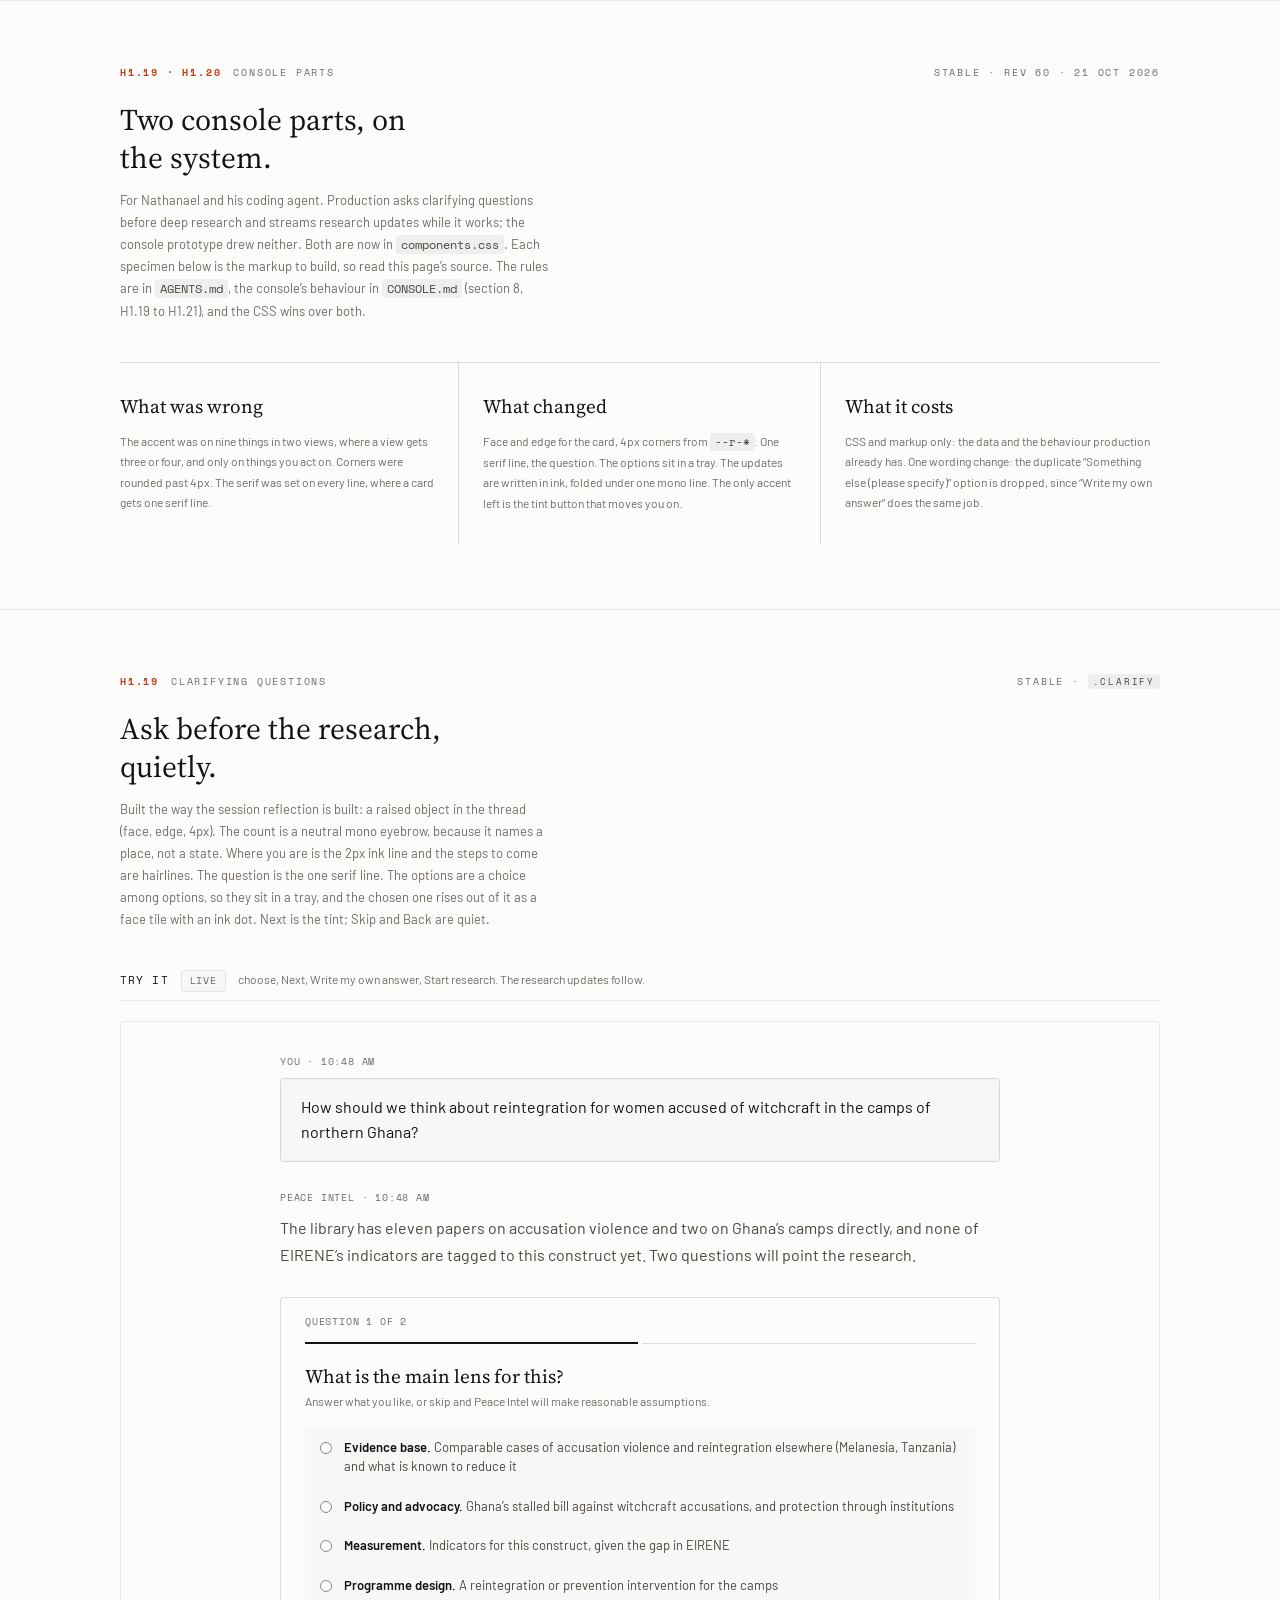
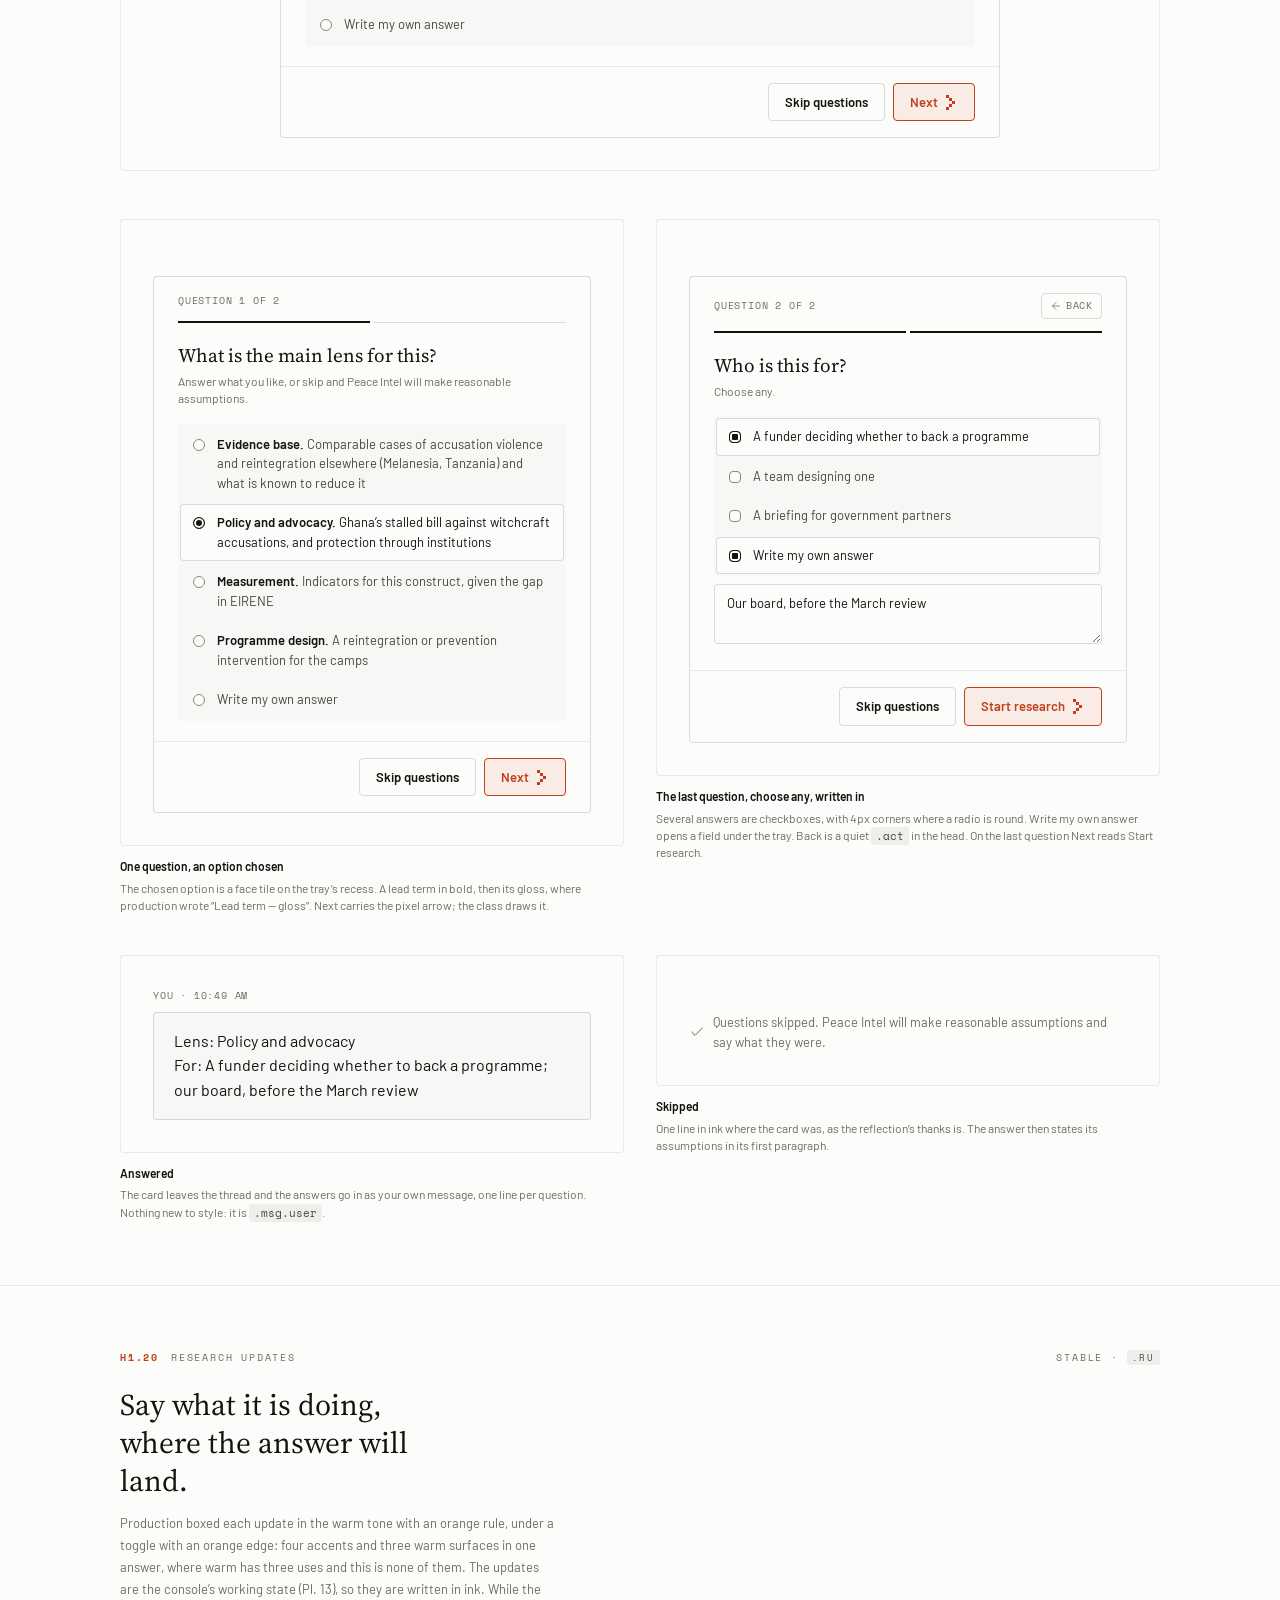
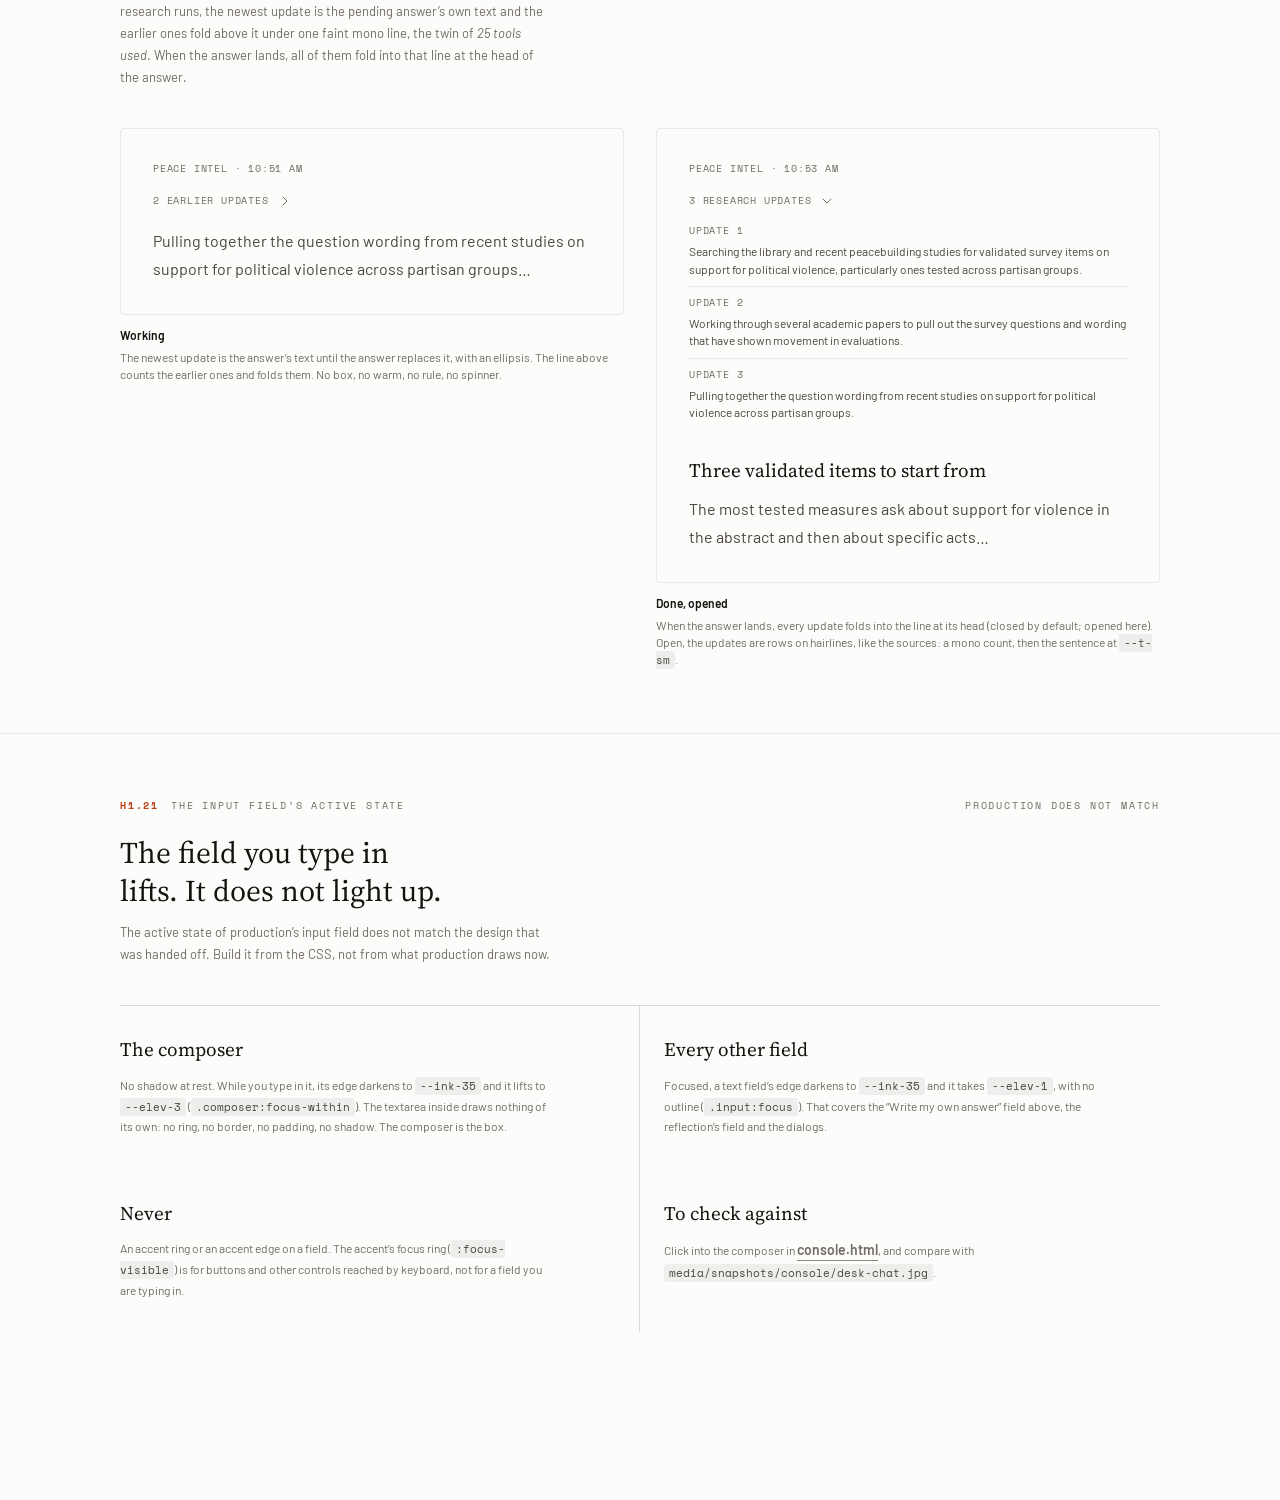
==== console-parts.html @ 5e6cbdcb "Console parts: clarifying questions, research updates, the field's active state (Rev 60) Co-Authored" ====
<!DOCTYPE html>
<html lang="en" data-theme="light">
<head>
<meta charset="UTF-8">
<meta name="viewport" content="width=device-width, initial-scale=1">
<title>Console Parts</title>
<link rel="icon" href="media/favicon.svg?v=21" type="image/svg+xml">
<link rel="icon" href="media/favicon.ico?v=21" sizes="32x32">
<link rel="apple-touch-icon" href="media/apple-touch-icon.png?v=21">
<meta name="description" content="Peace Intel console: the clarifying questions and the research updates, restyled on the brand system, with every state.">
<meta name="robots" content="noindex, nofollow">
<link rel="preconnect" href="https://fonts.googleapis.com">
<link rel="preconnect" href="https://fonts.gstatic.com" crossorigin>
<link href="https://fonts.googleapis.com/css2?family=Source+Serif+4:ital,opsz,wght@0,8..60,400..600;1,8..60,400..600&family=Space+Mono:wght@400;700&family=DM+Sans:opsz,wght@9..40,400;9..40,500;9..40,600;9..40,700&family=JetBrains+Mono:wght@400;500;700&display=swap" rel="stylesheet">
<link rel="stylesheet" href="tokens.css?v=3efe172f">
<link rel="stylesheet" href="components.css?v=b094936eCP_HASH">
<link rel="stylesheet" href="explorations.css?v=2126a7cf">
<link rel="stylesheet" href="reference.css?v=72b99065">
<!-- CONSOLE PARTS (Rev 60, 21 Oct 2026). Two production features the console
     prototype never drew, restyled on the system: the clarifying questions
     (H1.19, .clarify) and the research updates (H1.20, .ru). Every specimen
     below is the markup to build: read this file's source. The CSS is in
     components.css under "H1.19" and "H1.20". No page style block. -->
</head>
<body>

<section class="ref" id="top">
  <div class="wrap">
    <div class="plate"><span class="pl-n">H1.19 · H1.20</span><span>Console parts</span><span class="pl-r">Stable · Rev 60 · 21 Oct 2026</span></div>
    <div class="ref-t">Two console parts, on the system.</div>
    <p class="ref-d">
      For Nathanael and his coding agent. Production asks clarifying questions before deep research
      and streams research updates while it works; the console prototype drew neither. Both are now in
      <code>components.css</code>. Each specimen below is the markup to build, so read this page&rsquo;s
      source. The rules are in <code>AGENTS.md</code>, the console&rsquo;s behaviour in
      <code>CONSOLE.md</code> (section 8, H1.19 to H1.21), and the CSS wins over both.
    </p>
    <div class="rule-row" style="--cols:3">
      <div><h3>What was wrong</h3><p class="note">The accent was on nine things in two views, where a view gets three or four, and only on things you act on. Corners were rounded past 4px. The serif was set on every line, where a card gets one serif line.</p></div>
      <div><h3>What changed</h3><p class="note">Face and edge for the card, 4px corners from <code>--r-*</code>. One serif line, the question. The options sit in a tray. The updates are written in ink, folded under one mono line. The only accent left is the tint button that moves you on.</p></div>
      <div><h3>What it costs</h3><p class="note">CSS and markup only: the data and the behaviour production already has. One wording change: the duplicate &ldquo;Something else (please specify)&rdquo; option is dropped, since &ldquo;Write my own answer&rdquo; does the same job.</p></div>
    </div>
  </div>
</section>

<section class="ref" id="clarify">
  <div class="wrap">
    <div class="plate"><span class="pl-n">H1.19</span><span>Clarifying questions</span><span class="pl-r">Stable · <code>.clarify</code></span></div>
    <div class="ref-t">Ask before the research, quietly.</div>
    <p class="ref-d">
      Built the way the session reflection is built: a raised object in the thread (face, edge, 4px).
      The count is a neutral mono eyebrow, because it names a place, not a state. Where you are is the
      2px ink line and the steps to come are hairlines. The question is the one serif line. The options
      are a choice among options, so they sit in a tray, and the chosen one rises out of it as a face tile
      with an ink dot. Next is the tint; Skip and Back are quiet.
    </p>

    <div class="spec">
      <div class="spec-h"><span class="sh-n">Try it</span><span class="badge">Live</span><span class="sh-d">choose, Next, Write my own answer, Start research. The research updates follow.</span></div>
      <div class="ls-stage"><div class="chat" id="demo">
        <div class="msg user"><div class="who">You &middot; 10:48 AM</div><div class="bubble">How should we think about reintegration for women accused of witchcraft in the camps of northern Ghana?</div></div>
        <div class="msg agent"><div class="who">Peace Intel &middot; 10:48 AM</div><div class="body"><p>The library has eleven papers on accusation violence and two on Ghana&rsquo;s camps directly, and none of EIRENE&rsquo;s indicators are tagged to this construct yet. Two questions will point the research.</p></div></div>
        <form class="clarify" id="cq" onsubmit="return false" aria-labelledby="cq-q"></form>
      </div></div>
    </div>

    <div class="ls-grid">
      <figure class="ls-fig"><div class="ls-stage"><div class="chat">
        <form class="clarify" onsubmit="return false" aria-labelledby="s1-q">
          <div class="cq-h"><span class="eyebrow eb-4">Question 1 of 2</span></div>
          <div class="cq-steps" aria-hidden="true"><i class="done"></i><i></i></div>
          <div class="cq-b">
            <p class="cq-q" id="s1-q">What is the main lens for this?</p>
            <p class="cq-help">Answer what you like, or skip and Peace Intel will make reasonable assumptions.</p>
            <fieldset class="cq-opts" aria-labelledby="s1-q">
              <label class="cq-opt"><input type="radio" name="s1"><span><b>Evidence base.</b> Comparable cases of accusation violence and reintegration elsewhere (Melanesia, Tanzania) and what is known to reduce it</span></label>
              <label class="cq-opt"><input type="radio" name="s1" checked><span><b>Policy and advocacy.</b> Ghana&rsquo;s stalled bill against witchcraft accusations, and protection through institutions</span></label>
              <label class="cq-opt"><input type="radio" name="s1"><span><b>Measurement.</b> Indicators for this construct, given the gap in EIRENE</span></label>
              <label class="cq-opt"><input type="radio" name="s1"><span><b>Programme design.</b> A reintegration or prevention intervention for the camps</span></label>
              <label class="cq-opt"><input type="radio" name="s1"><span>Write my own answer</span></label>
            </fieldset>
          </div>
          <div class="cq-f"><button class="btn ghost sm" type="button">Skip questions</button><button class="btn tint sm" type="button">Next</button></div>
        </form>
      </div></div><figcaption><b>One question, an option chosen</b>The chosen option is a face tile on the tray&rsquo;s recess. A lead term in bold, then its gloss, where production wrote &ldquo;Lead term &mdash; gloss&rdquo;. Next carries the pixel arrow; the class draws it.</figcaption></figure>

      <figure class="ls-fig"><div class="ls-stage"><div class="chat">
        <form class="clarify" onsubmit="return false" aria-labelledby="s2-q">
          <div class="cq-h"><span class="eyebrow eb-4">Question 2 of 2</span><button class="act sm" type="button"><svg class="glyph" viewBox="0 0 24 24" aria-hidden="true"><path d="m12 19-7-7 7-7"/><path d="M19 12H5"/></svg>Back</button></div>
          <div class="cq-steps" aria-hidden="true"><i class="done"></i><i class="done"></i></div>
          <div class="cq-b">
            <p class="cq-q" id="s2-q">Who is this for?</p>
            <p class="cq-help">Choose any.</p>
            <fieldset class="cq-opts" aria-labelledby="s2-q">
              <label class="cq-opt"><input type="checkbox" name="s2" checked><span>A funder deciding whether to back a programme</span></label>
              <label class="cq-opt"><input type="checkbox" name="s2"><span>A team designing one</span></label>
              <label class="cq-opt"><input type="checkbox" name="s2"><span>A briefing for government partners</span></label>
              <label class="cq-opt"><input type="checkbox" name="s2" checked><span>Write my own answer</span></label>
            </fieldset>
            <div class="cq-own"><textarea class="input" rows="2" aria-label="Your own answer">Our board, before the March review</textarea></div>
          </div>
          <div class="cq-f"><button class="btn ghost sm" type="button">Skip questions</button><button class="btn tint sm" type="button">Start research</button></div>
        </form>
      </div></div><figcaption><b>The last question, choose any, written in</b>Several answers are checkboxes, with 4px corners where a radio is round. Write my own answer opens a field under the tray. Back is a quiet <code>.act</code> in the head. On the last question Next reads Start research.</figcaption></figure>

      <figure class="ls-fig"><div class="ls-stage"><div class="chat">
        <div class="msg user"><div class="who">You &middot; 10:49 AM</div><div class="bubble">Lens: Policy and advocacy<br>For: A funder deciding whether to back a programme; our board, before the March review</div></div>
      </div></div><figcaption><b>Answered</b>The card leaves the thread and the answers go in as your own message, one line per question. Nothing new to style: it is <code>.msg.user</code>.</figcaption></figure>

      <figure class="ls-fig"><div class="ls-stage"><div class="chat">
        <p class="cq-done"><svg class="glyph" viewBox="0 0 24 24" aria-hidden="true"><path d="M20 6 9 17l-5-5"/></svg>Questions skipped. Peace Intel will make reasonable assumptions and say what they were.</p>
      </div></div><figcaption><b>Skipped</b>One line in ink where the card was, as the reflection&rsquo;s thanks is. The answer then states its assumptions in its first paragraph.</figcaption></figure>
    </div>
  </div>
</section>

<section class="ref" id="updates">
  <div class="wrap">
    <div class="plate"><span class="pl-n">H1.20</span><span>Research updates</span><span class="pl-r">Stable · <code>.ru</code></span></div>
    <div class="ref-t">Say what it is doing, where the answer will land.</div>
    <p class="ref-d">
      Production boxed each update in the warm tone with an orange rule, under a toggle with an orange
      edge: four accents and three warm surfaces in one answer, where warm has three uses and this is
      none of them. The updates are the console&rsquo;s working state (Pl. 13), so they are written in ink.
      While the research runs, the newest update is the pending answer&rsquo;s own text and the earlier
      ones fold above it under one faint mono line, the twin of <em>25 tools used</em>. When the answer
      lands, all of them fold into that line at the head of the answer.
    </p>
    <div class="ls-grid">
      <figure class="ls-fig"><div class="ls-stage"><div class="chat">
        <div class="msg agent"><div class="who">Peace Intel &middot; 10:51 AM</div>
          <details class="ru"><summary>2 earlier updates<svg class="glyph" viewBox="0 0 24 24" aria-hidden="true"><path d="m6 9 6 6 6-6"/></svg></summary>
            <ol class="ru-list">
              <li><span class="eyebrow eb-4">Update 1</span><p>Searching the library and recent peacebuilding studies for validated survey items on support for political violence, particularly ones tested across partisan groups.</p></li>
              <li><span class="eyebrow eb-4">Update 2</span><p>Working through several academic papers to pull out the survey questions and wording that have shown movement in evaluations.</p></li>
            </ol>
          </details>
          <div class="body"><p>Pulling together the question wording from recent studies on support for political violence across partisan groups&hellip;</p></div>
        </div>
      </div></div><figcaption><b>Working</b>The newest update is the answer&rsquo;s text until the answer replaces it, with an ellipsis. The line above counts the earlier ones and folds them. No box, no warm, no rule, no spinner.</figcaption></figure>

      <figure class="ls-fig"><div class="ls-stage"><div class="chat">
        <div class="msg agent"><div class="who">Peace Intel &middot; 10:53 AM</div>
          <details class="ru" open><summary>3 research updates<svg class="glyph" viewBox="0 0 24 24" aria-hidden="true"><path d="m6 9 6 6 6-6"/></svg></summary>
            <ol class="ru-list">
              <li><span class="eyebrow eb-4">Update 1</span><p>Searching the library and recent peacebuilding studies for validated survey items on support for political violence, particularly ones tested across partisan groups.</p></li>
              <li><span class="eyebrow eb-4">Update 2</span><p>Working through several academic papers to pull out the survey questions and wording that have shown movement in evaluations.</p></li>
              <li><span class="eyebrow eb-4">Update 3</span><p>Pulling together the question wording from recent studies on support for political violence across partisan groups.</p></li>
            </ol>
          </details>
          <div class="body"><h4>Three validated items to start from</h4><p>The most tested measures ask about support for violence in the abstract and then about specific acts&hellip;</p></div>
        </div>
      </div></div><figcaption><b>Done, opened</b>When the answer lands, every update folds into the line at its head (closed by default; opened here). Open, the updates are rows on hairlines, like the sources: a mono count, then the sentence at <code>--t-sm</code>.</figcaption></figure>
    </div>
  </div>
</section>

<section class="ref" id="field">
  <div class="wrap">
    <div class="plate"><span class="pl-n">H1.21</span><span>The input field&rsquo;s active state</span><span class="pl-r">Production does not match</span></div>
    <div class="ref-t">The field you type in lifts. It does not light up.</div>
    <p class="ref-d">
      The active state of production&rsquo;s input field does not match the design that was handed off.
      Build it from the CSS, not from what production draws now.
    </p>
    <div class="rule-row" style="--cols:2">
      <div><h3>The composer</h3><p class="note">No shadow at rest. While you type in it, its edge darkens to <code>--ink-35</code> and it lifts to <code>--elev-3</code> (<code>.composer:focus-within</code>). The textarea inside draws nothing of its own: no ring, no border, no padding, no shadow. The composer is the box.</p></div>
      <div><h3>Every other field</h3><p class="note">Focused, a text field&rsquo;s edge darkens to <code>--ink-35</code> and it takes <code>--elev-1</code>, with no outline (<code>.input:focus</code>). That covers the &ldquo;Write my own answer&rdquo; field above, the reflection&rsquo;s field and the dialogs.</p></div>
      <div><h3>Never</h3><p class="note">An accent ring or an accent edge on a field. The accent&rsquo;s focus ring (<code>:focus-visible</code>) is for buttons and other controls reached by keyboard, not for a field you are typing in.</p></div>
      <div><h3>To check against</h3><p class="note">Click into the composer in <a class="btn-text" href="console.html">console.html</a>, and compare with <code>media/snapshots/console/desk-chat.jpg</code>.</p></div>
    </div>
  </div>
</section>

<script src="system.js"></script>
<script>
/* The live demo above, and nothing else: it walks the two questions and then
   plays the research updates. A mock, as prototypes.js is; read it for
   behaviour, do not port it. */
(function () {
  var Q = [
    { q: 'What is the main lens for this?', help: 'Answer what you like, or skip and Peace Intel will make reasonable assumptions.', type: 'radio', short: 'Lens',
      o: [['Evidence base.', 'Comparable cases of accusation violence and reintegration elsewhere (Melanesia, Tanzania) and what is known to reduce it'], ['Policy and advocacy.', 'Ghana’s stalled bill against witchcraft accusations, and protection through institutions'], ['Measurement.', 'Indicators for this construct, given the gap in EIRENE'], ['Programme design.', 'A reintegration or prevention intervention for the camps']] },
    { q: 'Who is this for?', help: 'Choose any.', type: 'checkbox', short: 'For',
      o: [['', 'A funder deciding whether to back a programme'], ['', 'A team designing one'], ['', 'A briefing for government partners']] }
  ];
  var UPD = ['Searching the library for studies of accusation violence and of reintegration after it, and for Ghana’s camps in particular…',
    'Reading the eleven papers on accusation violence for what changed outcomes, and the two on the camps for what has been tried there…',
    'Matching what worked elsewhere to Ghana’s stalled bill and the institutions that would carry it…'];
  var CHEV = '<svg class="glyph" viewBox="0 0 24 24" aria-hidden="true"><path d="m6 9 6 6 6-6"/></svg>';
  var BACK = '<svg class="glyph" viewBox="0 0 24 24" aria-hidden="true"><path d="m12 19-7-7 7-7"/><path d="M19 12H5"/></svg>';
  var CHECK = '<svg class="glyph" viewBox="0 0 24 24" aria-hidden="true"><path d="M20 6 9 17l-5-5"/></svg>';
  var form = document.getElementById('cq'), demo = document.getElementById('demo'), step = 0, ans = [{}, {}];
  function esc(s) { return String(s).replace(/[&<>"]/g, function (c) { return { '&': '&amp;', '<': '&lt;', '>': '&gt;', '"': '&quot;' }[c]; }); }
  function now() { return new Date().toLocaleTimeString([], { hour: 'numeric', minute: '2-digit' }); }
  function draw() {
    var d = Q[step], a = ans[step], last = step === Q.length - 1;
    form.innerHTML = '<div class="cq-h"><span class="eyebrow eb-4">Question ' + (step + 1) + ' of ' + Q.length + '</span>' + (step ? '<button class="act sm" type="button" data-cq="back">' + BACK + 'Back</button>' : '') + '</div>' +
      '<div class="cq-steps" aria-hidden="true">' + Q.map(function (x, i) { return '<i' + (i <= step ? ' class="done"' : '') + '></i>'; }).join('') + '</div>' +
      '<div class="cq-b"><p class="cq-q" id="cq-q">' + esc(d.q) + '</p><p class="cq-help">' + esc(d.help) + '</p>' +
      '<fieldset class="cq-opts" aria-labelledby="cq-q">' +
      d.o.concat([['', 'Write my own answer']]).map(function (o, i) { return '<label class="cq-opt"><input type="' + d.type + '" name="cq" value="' + i + '"' + (a[i] ? ' checked' : '') + '><span>' + (o[0] ? '<b>' + esc(o[0]) + '</b> ' : '') + esc(o[1]) + '</span></label>'; }).join('') +
      '</fieldset><div class="cq-own"' + (a[d.o.length] ? '' : ' hidden') + '><textarea class="input" rows="2" aria-label="Your own answer" placeholder="A sentence is plenty">' + esc(a.own || '') + '</textarea></div></div>' +
      '<div class="cq-f"><button class="btn ghost sm" type="button" data-cq="skip">Skip questions</button><button class="btn tint sm" type="button" data-cq="next">' + (last ? 'Start research' : 'Next') + '</button></div>';
  }
  function read() {
    var a = {}; form.querySelectorAll('.cq-opts input').forEach(function (el, i) { a[i] = el.checked; });
    var t = form.querySelector('.cq-own textarea'); a.own = t ? t.value : ''; ans[step] = a;
  }
  form.addEventListener('change', function () { read(); var own = form.querySelector('.cq-own'); own.hidden = !ans[step][Q[step].o.length]; if (!own.hidden) own.querySelector('textarea').focus(); });
  form.addEventListener('click', function (e) {
    var b = e.target.closest('[data-cq]'); if (!b) return; read();
    var act = b.getAttribute('data-cq');
    if (act === 'back') { step--; draw(); form.querySelector('[data-cq="next"]').focus(); }
    else if (act === 'next' && step < Q.length - 1) { step++; draw(); form.querySelector('input').focus(); }
    else if (act === 'next') { finish(true); }
    else if (act === 'skip') { finish(false); }
  });
  function finish(answered) {
    var lines = Q.map(function (d, i) {
      var picks = d.o.filter(function (o, j) { return ans[i][j]; }).map(function (o) { return o[0] ? o[0].replace(/\.$/, '') : o[1]; });
      if (ans[i][d.o.length] && ans[i].own) picks.push(ans[i].own);
      return picks.length ? esc(d.short) + ': ' + esc(picks.join('; ')) : '';
    }).filter(Boolean);
    var note = answered && lines.length ? '<div class="msg user"><div class="who">You &middot; ' + now() + '</div><div class="bubble">' + lines.join('<br>') + '</div></div>'
      : '<p class="cq-done">' + CHECK + 'Questions skipped. Peace Intel will make reasonable assumptions and say what they were.</p>';
    var agent = document.createElement('div'); agent.className = 'msg agent';
    form.insertAdjacentHTML('beforebegin', note); form.remove(); demo.appendChild(agent);
    var n = 0, at = now();
    function tick() {
      var done = n >= UPD.length, prior = UPD.slice(0, done ? UPD.length : n);
      agent.innerHTML = '<div class="who">Peace Intel &middot; ' + at + '</div>' +
        (prior.length ? '<details class="ru"><summary>' + (done ? prior.length + ' research updates' : prior.length + ' earlier update' + (prior.length > 1 ? 's' : '')) + CHEV + '</summary><ol class="ru-list">' +
          prior.map(function (u, i) { return '<li><span class="eyebrow eb-4">Update ' + (i + 1) + '</span><p>' + esc(u.replace(/…$/, '.')) + '</p></li>'; }).join('') + '</ol></details>' : '') +
        '<div class="body">' + (done ? '<p>This is the demo, so the answer ends here. In the product the answer follows, every claim cited where it is made.</p>' : '<p>' + esc(UPD[n]) + '</p>') + '</div>';
      if (!done) { n++; setTimeout(tick, 2200); }
    }
    tick();
  }
  draw();
})();
</script>
</body>
</html>
---- tokens.css ----
/* ============================================================================
   PEACE INTEL — BRAND TOKENS
   ----------------------------------------------------------------------------
   Source of truth for the Peace Intel visual system. Drops in as the token
   block of src/pages/console/console.css.

   CONTRACT
   - Every token name here is one production already consumes. Nothing is
     renamed, so adoption is a values swap, not a refactor.
   - Scoped to `:root, .console-root` so the same file works in the prototype
     repo (bare HTML) and in the React app (.console-root wrapper).
   - Components never reference Layer 1 primitives or raw hex. They compose
     Layer 2 semantics, or color-mix() off them.
   - Every text token is solved against a contrast target, not eyeballed, and
     against the HARDEST surface it can legally sit on — not just the page
     background. brand-guide.html prints the ratios live.

   ONE THEME. Dark mode was removed on 2026-10-14: Matt found it too heavy and
   too intense for the brand. There is no switch; every page is the light
   theme. Dark BANDS remain (.on-dark, .surface--invert): an ink-dark section on
   a light page is the strongest emphasis the system has that costs no chroma,
   and since 2026-10-15 a page may have more than one. The removed theme is in
   archive/retired.css.

   NO GRADIENT, 2026-10-15. The July red-to-orange (--grad) was removed for now,
   with every use of it. It is in archive/retired.css.

   The raised-surface and corner axes are gone. Both were resolved and a switch
   for a settled decision is just a way for the two halves of a codebase to
   drift apart again. Every corner is 4px (2026-10-15). The raised surface is
   one treatment, described below.

   WHY THE ACCENT IS SPLIT
   Brand orange #D9481C is 4.18:1 on the page background and fails WCAG AA for
   text under 24px. Production forked the whole palette to a brown to solve it,
   which is why the live site renders two brands by route. The brown was
   rejected on 2026-09-24. The fix is --accent for graphics and large type,
   --accent-text for small type — same hue, AA compliant.

   WHY THE RAMPS ARE SOLVED AGAINST THE WARM PAPER, NOT --bg
   An earlier revision solved them against --bg only. --ink-55 then measured
   4.52:1 on the page and 4.04:1 on a raised surface, so every piece of muted
   text on a card or a chat bubble silently failed AA. Solving against the
   raised tone fixes both at once.
   ============================================================================ */

/* ── LAYER 1 · PRIMITIVES ────────────────────────────────────────────────────
   Raw values. No component may reference these directly. */
:root,
.console-root {
  /* warm paper */
  --pi-paper-000: #FCFCFB;   /* page */
  --pi-paper-100: #F3EFE7;   /* raised, warm (default) */

  /* light ink ramp — solved against --pi-paper-100, so it clears AA on both
     the page and any raised surface */
  --pi-ink-900: #141310;
  --pi-ink-600: #4B463E;
  --pi-ink-400: #706B63;
  --pi-ink-300: #8C877F;

  /* dark surfaces */
  --pi-dark-band: #1C1A16;  /* a dark band inside a LIGHT page */

  /* dark ink ramp — solved against #211D16, the dark theme's raised tone
     (removed 2026-10-14), which is lighter than the band, so the ramp holds
     on any dark band with margin to spare */
  --pi-dark-ink: #F3EFE7;
  --pi-dark-600: #B9B3A9;
  --pi-dark-400: #8C867C;
  --pi-dark-300: #6F695F;

  /* brand */
  --pi-orange: #D9481C;
  --pi-orange-text: #C04019;   /* AA on both page and raised surfaces */
  --pi-orange-warm: #F77524;
}

/* ── LAYER 2 · SEMANTIC ──────────────────────────────────────────────────────
   The names production consumes. These are what components reference. */
:root,
.console-root {
  --bg: var(--pi-paper-000);

  /* Text. Opaque, not alpha: alpha inks composite differently on every surface
     and cannot be tuned against a target. Ratios below are on --pi-paper-100,
     the warm primitive the ramp was solved on. On --ground-2, the darkest tone
     text sits on (4% ink), --ink-55 measures 4.76:1; on --bg each is ~0.5
     higher. */
  --ink: var(--pi-ink-900);      /* 17.38:1  primary */
  --ink-70: var(--pi-ink-600);   /*  8.75:1  secondary body */
  --ink-55: var(--pi-ink-400);   /*  4.95:1  muted, AA floor for body text */
  /* --ink-35 IS NOT A TEXT COLOUR. 3.11:1 clears the 3:1 floor for UI
     components and large type and nothing else. It is for lines, hover
     borders, disabled states and dashed rules. (It reads 3.34 since the panel
     lightened on 25 Sep and 3.11 before; either way it is nowhere near 4.5.)

     It was being used for the colour of 9 and 10px micro labels — thread
     metadata, the speaker name above a message, the source suffix, the footer
     rule, .eyebrow.faint — which need 4.5:1 and were measuring about 3.4. Nine
     of them, found by auditing the landing page rather than the token sheet,
     because the harness measures tokens against surfaces and this was a
     question of which token a component reached for.

     There is no room between "faint" and "muted" that is also legible at 9px,
     so micro text takes --ink-55 and the faint/muted distinction survives only
     in the lines. That is a real constraint, not a compromise: a hierarchy you
     cannot read is not a hierarchy. */
  --ink-35: var(--pi-ink-300);   /*  3.34:1  UI + large type ONLY, never text */

  /* Borders stay alpha: they sit on every surface and must composite.

     LIGHTENED 2026-09-25, from .12 / .18. The system had drifted heavy: every
     card edge, every divider and every input outline drawn at a weight that
     announced itself, which on a page of twelve cards is twelve announcements.
     A hairline should be the thing you notice only when it is missing.

     --line   dividers, quiet card edges, table rules. Decoration.
     --line-2 the edge of anything a person can act on — a card, an input, a
              pill. It stays heavier than --line on purpose: 1.4.11 asks that a
              control be identifiable, and an input whose boundary you have to
              hunt for is a worse failure than a border that is slightly darker
              than the divider beside it. This is the floor, not a preference.
              Do not take it below .12. */
  --line: rgba(20, 19, 16, .08);
  --line-2: rgba(20, 19, 16, .14);

  /* Washes. Alpha ink for hover states, kept separate from the text ramp so
     the opaque inks above can be tuned for contrast without breaking hovers. */
  --wash-1: rgba(20, 19, 16, .03);
  --wash-2: rgba(20, 19, 16, .06);

  --accent: var(--pi-orange);           /* graphics, large type, fills */
  --accent-text: var(--pi-orange-text); /* 4.93:1 — any text under 24px */
  /* The accent on a slab of --ink, a near-black chip on the paper page, so the
     accent on it has to move the opposite way to everything else. */
  --accent-on-ink: var(--pi-orange-warm);
  --hl: color-mix(in srgb, var(--accent) 14%, transparent);

  --kicker: var(--ink-55);
  --link-h: var(--ink);
  --sh: 20, 19, 16;

  /* REFINED 2026-10-15, after being lightened with the lines on 2026-09-25.
     Each step is two layers: a one-pixel contact shadow that gives the edge a
     foot, and an ambient one pulled in by a negative spread so it never reaches
     past the sides. The ambient layers are shorter and fainter than before
     (the old elev-3 threw 34px at .32), so a lift reads as paper resting on
     paper rather than as a card floating over it. */
  --elev-1: 0 1px 1px rgba(var(--sh), .04), 0 2px 5px -3px rgba(var(--sh), .08);
  --elev-2: 0 1px 1px rgba(var(--sh), .04), 0 6px 14px -9px rgba(var(--sh), .12);
  --elev-3: 0 1px 2px rgba(var(--sh), .05), 0 14px 28px -18px rgba(var(--sh), .16);
  /* What a modal dialog dims the page with (2026-10-15): the shadow's ink at a
     third, so the page stays legible behind it, as paper under tracing paper. */
  --scrim: rgba(var(--sh), .32);

  /* --gridink is the light-page grid by name, so a light band on a dark page can
     ask for it back. --grid is whichever one the current surface wants. */
  --gridink: url("data:image/svg+xml,%3Csvg xmlns='http://www.w3.org/2000/svg' width='20' height='20'%3E%3Cline x1='0' y1='10' x2='20' y2='10' stroke='%23141310' stroke-opacity='0.05' stroke-width='0.7' stroke-dasharray='3 2'/%3E%3Cline x1='10' y1='0' x2='10' y2='20' stroke='%23141310' stroke-opacity='0.05' stroke-width='0.7' stroke-dasharray='3 2'/%3E%3Ccircle cx='10' cy='10' r='0.9' fill='%23141310' fill-opacity='0.06'/%3E%3C/svg%3E");
  --grid: var(--gridink);
  --gridinv: url("data:image/svg+xml,%3Csvg xmlns='http://www.w3.org/2000/svg' width='20' height='20'%3E%3Cline x1='0' y1='10' x2='20' y2='10' stroke='%23ffffff' stroke-opacity='0.9' stroke-width='0.7' stroke-dasharray='3 2'/%3E%3Cline x1='10' y1='0' x2='10' y2='20' stroke='%23ffffff' stroke-opacity='0.9' stroke-width='0.7' stroke-dasharray='3 2'/%3E%3Ccircle cx='10' cy='10' r='0.9' fill='%23ffffff' fill-opacity='0.95'/%3E%3C/svg%3E");

  /* Grid vignette masks. The texture always fades before it reaches an edge;
     it is never a hard-edged rectangle of grid. Five shapes since 2026-10-15,
     when the left and right fades were added. See components.css .textured. */
  --grid-mask-center: radial-gradient(ellipse 62% 58% at 50% 50%, #000 0%, #000 28%, transparent 76%);
  --grid-mask-top:    radial-gradient(ellipse 72% 70% at 50% 8%,  #000 0%, #000 22%, transparent 72%);
  --grid-mask-band:   linear-gradient(to bottom, transparent 0%, #000 18%, #000 82%, transparent 100%);
  --grid-mask-side:   linear-gradient(to right, transparent 0%, transparent 40%, #000 82%); /* clear under left-hand copy */
  --grid-mask-left:   linear-gradient(to right, #000 0%, #000 18%, transparent 72%);  /* held on the left, gone by the right */
  --grid-mask-right:  linear-gradient(to left,  #000 0%, #000 18%, transparent 72%);  /* held on the right, gone by the left */
  --grid-mask-bottom: linear-gradient(to top, #000 0%, #000 12%, transparent 62%);    /* held at the foot, gone by two thirds up */
  --grid-opacity: 1;

  /* app shell structure (unchanged from production) */
  --rail-w: 290px;
  --rail-collapsed: 52px;
  --pane-w: 396px;
  --pane-collapsed: 44px;
  --topbar-h: 52px;
}

/* ── LAYER 2b · SURFACE TREATMENT ────────────────────────────────────────────
   RESOLVED 2026-09-24. One treatment, not a choice.

   The three candidates were a hairline, a warm fill and a neutral wash. All
   three were good, which is why picking one felt arbitrary. The resolution is
   that they were never really alternatives: a hairline is the edge, a wash is
   the face, and warm is emphasis. A raised surface wants an edge AND a face.

   TONE SAYS "SET BACK"; THE EDGE SAYS "OBJECT" (renamed 2026-10-16, Rev 20).
   The tone that used to be called --panel was doing two jobs under a name
   that meant neither: it is the ground behind objects (a band, the console's
   rail and library) and the fill of a few small objects (a badge, an avatar,
   your own message). Both mean the same thing, quieter than the page, so the
   tone keeps one meaning and the names now say which job is being done:

   --ground    a region set back from the page: a band (.surface--ground), the
               recess a choice sits in. Two percent of ink.
   --ground-2  a region set further back: the console's chrome around the
               conversation, the rail, the library and a project's page, so
               the chat is the brightest thing on screen. Four percent.
   --face      the face of an object lifted off a ground: a card, a library
               entry, the open chat in the rail. The page tone; the hairline
               does the lifting.
   --fill      a small object that is itself set back: a badge, an avatar, the
               bubble around your question, which is quieter than the answer.
               The ground's tone at object size.
   --edge      an object's hairline.

   The old names (--panel, --panel-face, --panel-border) are kept at the end of
   this block as aliases, because production's console.css spells --panel.
   Nothing in this package uses them.

   WARM IS NOT A SURFACE TREATMENT ANY MORE. It is reserved for three things
   and nothing else: callouts, violators, and the stylised gradient fields. If
   warm is being used as the background of an ordinary card, that is the old
   system leaking through. See --warm below. */
:root,
.console-root {
  /* ONE THEME, SAID OUT LOUD (2026-10-15). Without it the browser follows the
     operating system: on a Mac in dark mode an SVG image with a
     prefers-color-scheme rule (the favicon) drew in its dark colours on this
     light page, and native controls and scrollbars can go dark. Dark bands say
     dark below. */
  color-scheme: light;
  /* Two percent, down from three on 2026-09-25. On a warm paper white, three
     percent of ink was a visible tone change and a band of it read as a
     different colour rather than as the same paper, lifted. Two is the point
     where the edge does the identifying and the fill only gives it a body. */
  --ground: color-mix(in srgb, var(--ink) 2%, var(--bg));
  /* Four percent (Matt, 2026-10-16: "a slightly darker background for the
     left sidebar, right sidebar and project page"). It is the darkest tone
     text sits on, so it is capped by --ink-55: 4.76:1 here, 4.52:1 at six. */
  --ground-2: color-mix(in srgb, var(--ink) 4%, var(--bg));
  --fill: var(--ground);
  --edge: 1px solid var(--line-2);
  /* The recess a choice sits in (.tray, .seg; 2026-10-14). On paper it is
     the ground tone since 2026-10-15 (Matt): the 6% shadow wash it was read as
     grey. On a ground the recess goes back to a wash of shadow; on a dark band
     it is restated in the dark-band block below. */
  --tray: var(--ground);

  /* THE FACE OF A RAISED COMPONENT IS NOT THE TONE OF A RAISED BAND.

     Resolved 2026-09-25. A card taking --panel on a page and a band taking
     --panel on the same page is the same tone twice, and a grid of those on a
     raised band was the whole reason light mode read heavy: everything was the
     same two percent and nothing lifted off anything.

     The principle that fixes it is the one dark mode was already following by
     accident. A RAISED SURFACE MOVES AWAY FROM THE PAGE TOWARD THE LIGHT. On
     warm paper that direction is whiter, so a raised card is --bg with a
     hairline. On near-black it is lighter, so a raised card is the panel tone.
     Same rule, opposite direction, which is why dark looked right and light
     did not.

     --ground     a REGION. A band, a rail, a pane. 2% ink (--ground-2, 4%).
     --face       an OBJECT on it. A card, a tile, a row. The page tone;
                  on a dark band, the band's ground tone.

     The consequence worth saying out loud: in light mode the inside of a card
     is white, and it is the hairline that does the raising. That is the
     refinement the hairline-versus-wash argument was reaching for all along —
     the wash belongs to the region, the edge belongs to the object. */
  --face: var(--bg);


  /* WARM. Three uses, and nothing else:
       callouts     a pulled-out note, a figure caption that matters
       violators    a badge or flag that breaks out of its container
       gradients    the stylised field backgrounds, which are built from it
     It is no longer available as a card background or a band fill. Applied with
     .warm on a callout or violator; the fields reference it through their own
     ramp. If two warm things are visible at once, something is over-emphasised. */
  --warm: var(--pi-paper-100);
  --warm-border: 1px solid transparent;

  /* FORMER NAMES, for production only. console.css reads --panel; these let
     it keep working while its token block is swapped. Remove them once it
     reads the names above. Nothing in handoff/ may use them. */
  --panel: var(--ground);
  --panel-face: var(--face);
  --panel-border: var(--edge);
}

/* ── LAYER 3 · SURFACE CONTEXTS ──────────────────────────────────────────────
   A surface context remaps the semantic tokens for everything inside it, so a
   component dropped into any of them works unchanged with no overrides. This
   is what makes bands able to vary: a page is no longer one tone with one
   raised tone, it is a sequence of surfaces.

   .surface--ground   a band set back from the page (was .surface--raised)
   .surface--ground-2 the console's chrome, a step further back (2026-10-16)
   .surface--invert   a dark band. Since dark mode went (2026-10-14) it is the
                      same ramp as .on-dark; both names are kept because pages
                      use both.
   .on-dark           a dark band.

   THERE IS NO .surface--warm, AND THERE WILL NOT BE ONE. Removed 2026-09-25.
   Warm is a colour with three jobs — callouts, violators, gradient fields —
   and a section background is not one of them. A whole band of it turns the
   emphasis tone into a second page tone, which is precisely how the tone
   stopped meaning anything the first time. The token comment had already said
   this; the band in Pl. 02 was the old system outliving its own rule. Warm is
   documented as a colour in Pl. 01, where a colour belongs.

   DARK BANDS, NOT A DARK THEME. A page may run ink-dark sections, and more
   than one (Matt, 2026-10-15; it was one per page): dark is the strongest
   emphasis the system has that costs no chroma, which makes it the right tool
   for an audience that will not be shouted at. Reach for .on-dark on the
   sections that have to land: a closing call to action, a single claim, a
   figure that carries the argument, the footer. Two dark bands do not sit
   back to back; a light band goes between them.

/* On a ground the face of an object stays the PAGE tone, so a grid of cards
   lifts off the band instead of dissolving into it. That is the whole point of
   splitting --face out of --ground. Called .surface--raised until 2026-10-16:
   the band is set back, and only what sits on it is raised. */
.surface--ground,
.surface--ground-2 {
  background: var(--ground);
  --face: var(--bg);
  --tray: rgba(var(--sh), .06);
  --wash-1: rgba(20, 19, 16, .04);
  --wash-2: rgba(20, 19, 16, .07);
}
.surface--ground-2 { background: var(--ground-2) }

/* The dark ink ramp, as a reusable block. Used by .on-dark and .surface--invert. */
.on-dark,
.surface--invert,
.console-root .surface--invert {
  color-scheme: dark;
  --on-dark-surface: var(--pi-dark-band);
  --on-dark: var(--pi-dark-ink);
  --on-dark-70: var(--pi-dark-600);
  --on-dark-55: var(--pi-dark-400);
  --on-dark-35: var(--pi-dark-300);
  --on-dark-line: rgba(252, 252, 251, .12);
  --on-dark-line-2: rgba(252, 252, 251, .20);
  --on-dark-accent: var(--pi-orange-warm); /* the light accent is only 4.05:1 here */

  --bg: var(--on-dark-surface);
  --ink: var(--on-dark);
  --ink-70: var(--on-dark-70);
  --ink-55: var(--on-dark-55);
  --ink-35: var(--on-dark-35);
  --line: var(--on-dark-line);
  --line-2: var(--on-dark-line-2);
  /* On near-black, set back is lighter, and so is lifted: one tone does both. */
  --ground: color-mix(in srgb, var(--on-dark) 6%, var(--on-dark-surface));
  --ground-2: var(--ground);
  --face: var(--ground);
  --fill: var(--ground);
  --edge: 1px solid var(--on-dark-line);
  --panel: var(--ground);
  --panel-face: var(--face);
  --panel-border: var(--edge);
  --accent: var(--on-dark-accent);
  --accent-text: var(--on-dark-accent);
  --accent-on-ink: var(--pi-orange-text); /* --ink is light inside a dark band */
  /* Bright orange on near-black is a fine fill; white on it is 2.79:1. The
     text goes ink and measures 6.66:1. */
  --accent-fill: var(--on-dark-accent);
  --on-accent: var(--pi-ink-900);
  --kicker: var(--on-dark-55);
  --wash-1: rgba(252, 252, 251, .05);
  --wash-2: rgba(252, 252, 251, .09);
  --sh: 0, 0, 0;
  --grid: var(--gridinv);
  --grid-opacity: .14;

  /* COMPOSED TOKENS, RESTATED HERE (2026-10-09). A custom property that uses
     var() resolves where it is declared, so a value composed at the root keeps
     the root's colours inside a band: the link hover was near-black on a dark
     band, the highlight carried the light accent, and the shadows stayed
     paper-weight. Restating them makes each compose from this context. The
     rule underneath: a dark band is the dark ramp, scoped to a band. */
  --hl: color-mix(in srgb, var(--accent) 14%, transparent);
  --link-h: var(--ink);
  --warm: var(--ground);   /* a callout on a dark band lifts toward the light */
  --tray: rgba(var(--sh), .34);
  --elev-1: 0 1px 1px rgba(var(--sh), .18), 0 2px 5px -3px rgba(var(--sh), .30);
  --elev-2: 0 1px 1px rgba(var(--sh), .18), 0 6px 14px -9px rgba(var(--sh), .40);
  --elev-3: 0 1px 2px rgba(var(--sh), .22), 0 14px 28px -18px rgba(var(--sh), .50);

  background: var(--on-dark-surface);
  color: var(--on-dark);
}


/* ── ACCENT: DECIDED ─────────────────────────────────────────────────────────
   Resolved 2026-09-24. Warm orange is the accent. The brown #8A5A2B that
   production currently ships at the base was reviewed and rejected.

   The brown existed because it solves a real problem: brand orange is 4.18:1
   on the page background and fails WCAG AA for text under 24px. That problem is
   now solved without changing hue, by splitting the token — --accent for
   graphics and large type, --accent-text (#C04019, 4.59:1) for anything
   smaller. There is no longer any reason to carry a second accent.

   Action for production: set --accent at the base in console.css and delete the
   per-page overrides in research-landing.css, beta-landing.css and the rotary
   stylesheet. That removes the two-brand split in one change.
   ============================================================================ */

/* ── TYPEFACES · DECIDED ─────────────────────────────────────────────────────
   Source Serif 4 / Barlow / Space Mono. The serif replaced Nanum Myeongjo on
   2026-10-15. BARLOW REPLACED DIN 2014 on 2026-10-16 (Rev 24, Matt, "Barlow
   with 0 tracking as the final"): DIN 2014 would have needed a paid web
   licence, and Barlow, free under the SIL Open Font License, keeps the same
   engineered, road-sign plainness and has a true SemiBold for 600. It was
   chosen in sans-test.html over Clear Sans (no 600) and D-DIN (no 600).
   Self-hosted in Fonts/Barlow/ with OFL.txt: 400, 400 italic, 500, 600, 700,
   in the Latin, Latin Extended and Vietnamese subsets, so the sans covers
   what the serif covers. Set at the system's own tracking, no adjustment.
   DM Sans stays as the fallback. The DIN WOFFs are still in Fonts/DIN2014/,
   loaded by nothing. */
@font-face { font-family: "Barlow"; src: url("Fonts/Barlow/barlow-vietnamese-400.woff2") format("woff2"); font-weight: 400; font-style: normal; font-display: swap; unicode-range: U+0102-0103,U+0110-0111,U+0128-0129,U+0168-0169,U+01A0-01A1,U+01AF-01B0,U+0300-0301,U+0303-0304,U+0308-0309,U+0323,U+0329,U+1EA0-1EF9,U+20AB }
@font-face { font-family: "Barlow"; src: url("Fonts/Barlow/barlow-vietnamese-400-italic.woff2") format("woff2"); font-weight: 400; font-style: italic; font-display: swap; unicode-range: U+0102-0103,U+0110-0111,U+0128-0129,U+0168-0169,U+01A0-01A1,U+01AF-01B0,U+0300-0301,U+0303-0304,U+0308-0309,U+0323,U+0329,U+1EA0-1EF9,U+20AB }
@font-face { font-family: "Barlow"; src: url("Fonts/Barlow/barlow-vietnamese-500.woff2") format("woff2"); font-weight: 500; font-style: normal; font-display: swap; unicode-range: U+0102-0103,U+0110-0111,U+0128-0129,U+0168-0169,U+01A0-01A1,U+01AF-01B0,U+0300-0301,U+0303-0304,U+0308-0309,U+0323,U+0329,U+1EA0-1EF9,U+20AB }
@font-face { font-family: "Barlow"; src: url("Fonts/Barlow/barlow-vietnamese-600.woff2") format("woff2"); font-weight: 600; font-style: normal; font-display: swap; unicode-range: U+0102-0103,U+0110-0111,U+0128-0129,U+0168-0169,U+01A0-01A1,U+01AF-01B0,U+0300-0301,U+0303-0304,U+0308-0309,U+0323,U+0329,U+1EA0-1EF9,U+20AB }
@font-face { font-family: "Barlow"; src: url("Fonts/Barlow/barlow-vietnamese-700.woff2") format("woff2"); font-weight: 700; font-style: normal; font-display: swap; unicode-range: U+0102-0103,U+0110-0111,U+0128-0129,U+0168-0169,U+01A0-01A1,U+01AF-01B0,U+0300-0301,U+0303-0304,U+0308-0309,U+0323,U+0329,U+1EA0-1EF9,U+20AB }
@font-face { font-family: "Barlow"; src: url("Fonts/Barlow/barlow-latin-ext-400.woff2") format("woff2"); font-weight: 400; font-style: normal; font-display: swap; unicode-range: U+0100-02BA,U+02BD-02C5,U+02C7-02CC,U+02CE-02D7,U+02DD-02FF,U+0304,U+0308,U+0329,U+1D00-1DBF,U+1E00-1E9F,U+1EF2-1EFF,U+2020,U+20A0-20AB,U+20AD-20C0,U+2113,U+2C60-2C7F,U+A720-A7FF }
@font-face { font-family: "Barlow"; src: url("Fonts/Barlow/barlow-latin-ext-400-italic.woff2") format("woff2"); font-weight: 400; font-style: italic; font-display: swap; unicode-range: U+0100-02BA,U+02BD-02C5,U+02C7-02CC,U+02CE-02D7,U+02DD-02FF,U+0304,U+0308,U+0329,U+1D00-1DBF,U+1E00-1E9F,U+1EF2-1EFF,U+2020,U+20A0-20AB,U+20AD-20C0,U+2113,U+2C60-2C7F,U+A720-A7FF }
@font-face { font-family: "Barlow"; src: url("Fonts/Barlow/barlow-latin-ext-500.woff2") format("woff2"); font-weight: 500; font-style: normal; font-display: swap; unicode-range: U+0100-02BA,U+02BD-02C5,U+02C7-02CC,U+02CE-02D7,U+02DD-02FF,U+0304,U+0308,U+0329,U+1D00-1DBF,U+1E00-1E9F,U+1EF2-1EFF,U+2020,U+20A0-20AB,U+20AD-20C0,U+2113,U+2C60-2C7F,U+A720-A7FF }
@font-face { font-family: "Barlow"; src: url("Fonts/Barlow/barlow-latin-ext-600.woff2") format("woff2"); font-weight: 600; font-style: normal; font-display: swap; unicode-range: U+0100-02BA,U+02BD-02C5,U+02C7-02CC,U+02CE-02D7,U+02DD-02FF,U+0304,U+0308,U+0329,U+1D00-1DBF,U+1E00-1E9F,U+1EF2-1EFF,U+2020,U+20A0-20AB,U+20AD-20C0,U+2113,U+2C60-2C7F,U+A720-A7FF }
@font-face { font-family: "Barlow"; src: url("Fonts/Barlow/barlow-latin-ext-700.woff2") format("woff2"); font-weight: 700; font-style: normal; font-display: swap; unicode-range: U+0100-02BA,U+02BD-02C5,U+02C7-02CC,U+02CE-02D7,U+02DD-02FF,U+0304,U+0308,U+0329,U+1D00-1DBF,U+1E00-1E9F,U+1EF2-1EFF,U+2020,U+20A0-20AB,U+20AD-20C0,U+2113,U+2C60-2C7F,U+A720-A7FF }
@font-face { font-family: "Barlow"; src: url("Fonts/Barlow/barlow-latin-400.woff2") format("woff2"); font-weight: 400; font-style: normal; font-display: swap; unicode-range: U+0000-00FF,U+0131,U+0152-0153,U+02BB-02BC,U+02C6,U+02DA,U+02DC,U+0304,U+0308,U+0329,U+2000-206F,U+20AC,U+2122,U+2191,U+2193,U+2212,U+2215,U+FEFF,U+FFFD }
@font-face { font-family: "Barlow"; src: url("Fonts/Barlow/barlow-latin-400-italic.woff2") format("woff2"); font-weight: 400; font-style: italic; font-display: swap; unicode-range: U+0000-00FF,U+0131,U+0152-0153,U+02BB-02BC,U+02C6,U+02DA,U+02DC,U+0304,U+0308,U+0329,U+2000-206F,U+20AC,U+2122,U+2191,U+2193,U+2212,U+2215,U+FEFF,U+FFFD }
@font-face { font-family: "Barlow"; src: url("Fonts/Barlow/barlow-latin-500.woff2") format("woff2"); font-weight: 500; font-style: normal; font-display: swap; unicode-range: U+0000-00FF,U+0131,U+0152-0153,U+02BB-02BC,U+02C6,U+02DA,U+02DC,U+0304,U+0308,U+0329,U+2000-206F,U+20AC,U+2122,U+2191,U+2193,U+2212,U+2215,U+FEFF,U+FFFD }
@font-face { font-family: "Barlow"; src: url("Fonts/Barlow/barlow-latin-600.woff2") format("woff2"); font-weight: 600; font-style: normal; font-display: swap; unicode-range: U+0000-00FF,U+0131,U+0152-0153,U+02BB-02BC,U+02C6,U+02DA,U+02DC,U+0304,U+0308,U+0329,U+2000-206F,U+20AC,U+2122,U+2191,U+2193,U+2212,U+2215,U+FEFF,U+FFFD }
@font-face { font-family: "Barlow"; src: url("Fonts/Barlow/barlow-latin-700.woff2") format("woff2"); font-weight: 700; font-style: normal; font-display: swap; unicode-range: U+0000-00FF,U+0131,U+0152-0153,U+02BB-02BC,U+02C6,U+02DA,U+02DC,U+0304,U+0308,U+0329,U+2000-206F,U+20AC,U+2122,U+2191,U+2193,U+2212,U+2215,U+FEFF,U+FFFD }


/* THE TIER MARKS ARE DRAWN, NOT BORROWED (2026-10-15). The citation marks
   ● ◐ ↗ are in neither the sans nor Space Mono, so each device drew them from
   whatever fallback font it had, and the brand's most important mark changed
   shape from a Mac to a Windows laptop to a phone, and again in a PDF. PI Marks
   is a 450-byte font of exactly those three glyphs, drawn for this system: a
   full disc, a disc filled on its left half inside a ring, and a line arrow,
   all on one 0.56em body with one stroke weight. It sits first in every stack
   and its unicode-range covers only those three characters, so the markup
   keeps the plain characters (which survive copy, paste and export) and every
   other glyph is untouched. Inlined so it can never fail to load. The source
   file is Fonts/PIMarks.woff2. */
@font-face { font-family: "PI Marks"; src: url("[data-uri]") format("woff2"); unicode-range: U+25CF, U+25D0, U+2197; font-display: block }

:root,
.console-root {
  /* THE HEADLINE SERIF IS SOURCE SERIF 4 (Matt, 2026-10-15), after Nanum
     Myeongjo, whose Latin had no accented letter, so "Sénégal" in a heading
     was set partly in Georgia. Source Serif covers French, the European
     languages and Vietnamese, and has optical sizes, so a 46px headline takes
     the display cut and a card title the text cut, automatically. It is set
     LIGHT, which is what Nanum gave the brand: --serif-w (400) for every serif
     heading. --serif-w-display was 500 at the two largest sizes until Rev 22
     (16 Oct): when display went from 46 to 64px Matt asked for it at 400,
     since the size now carries the weight. The token stays so a page can
     still tell the two apart. Nothing serif is bold. The
     candidates it was chosen from, and the bench, are in the archive. */
  --serif: "PI Marks", "Source Serif 4", Georgia, serif;
  --serif-w: 400;
  --serif-w-display: 400;
  --sans: "PI Marks", "Barlow", "DM Sans", system-ui, sans-serif;
  --mono: "PI Marks", "Space Mono", ui-monospace, monospace;
}
/* ── SCALES ──────────────────────────────────────────────────────────────────
   Closed sets. A value that is not on a scale is a bug, not a preference.
   These replace 32 ad-hoc font sizes, 24 margin values and 13 letter-spacings
   found across the prototype pages. */
:root,
.console-root {
  /* spacing — 4px grid */
  --sp-1: 4px;   --sp-2: 8px;   --sp-3: 12px;  --sp-4: 16px;
  --sp-5: 20px;  --sp-6: 24px;  --sp-7: 28px;  --sp-8: 32px;
  --sp-10: 40px; --sp-12: 48px; --sp-14: 56px; --sp-16: 64px;
  --sp-18: 72px; --sp-22: 88px; --sp-26: 104px;

  /* type scale — 10 steps. Display and h1 grew on 16 Oct (Rev 22, from 46
     and 36) so the jump from body to headline is about four times: the
     studied gallery median is 4.3, and at 3.1 every page read as all one
     middle size. Display leading tightens as it grows. */
  --t-display: 64px; --t-display-lh: 1.06;
  --t-h1: 48px;      --t-h1-lh: 1.1;
  --t-h2: 30px;      --t-h2-lh: 1.26;
  --t-h3: 24px;      --t-h3-lh: 1.28;
  --t-h4: 19px;      --t-h4-lh: 1.34;
  --t-lead: 17px;    --t-lead-lh: 1.62;
  --t-body: 16px;    --t-body-lh: 1.6;   /* 15px until Rev 22; still --ink-70 */
  --t-ui: 13px;      --t-ui-lh: 1.5;
  /* Tracking for a run of titles at --t-ui. It was .02em because DIN closed
     up at 13px (Matt, 2026-10-15); Barlow does not, and Matt chose it at 0
     tracking (Rev 24), so it is 0. The token stays so the library's titles
     can be opened again without touching components. */
  --t-ui-ls: 0em;
  --t-sm: 12px;      --t-sm-lh: 1.45;
  --t-xs: 10px;      --t-xs-lh: 1.4;

  /* eyebrow ladder — 4 steps. tracking scales inversely with size.
     replaces .04 .05 .06 .07 .08 .09 .1 .11 .12 .14 .16 .18 .2em + 3 px values
     THE FLOOR IS 10px (2026-10-15). The ladder ran 12 / 11 / 10 / 9, and in the
     console 65 of 109 text elements were 10px or under: metadata, counts and
     legends in mono capitals at 9px, for readers who are often past fifty. The
     whole ladder moved up a pixel so its four steps stay four steps; nothing
     in the system now sets type under 10px. */
  --eb-1: 13px; --eb-1-ls: .14em;  /* section kickers */
  --eb-2: 12px; --eb-2-ls: .12em;  /* nav, pane titles, stat labels */
  --eb-3: 11px; --eb-3-ls: .10em;  /* badges, timestamps, action buttons */
  --eb-4: 10px; --eb-4-ls: .08em;  /* micro labels, source suffixes */

  /* RADII — ONE CORNER, 4px (Matt, 2026-10-15).

     It was two and four from 2026-09-25: 2px for things whose silhouette is
     the corner (chips, badges, pills, the focus ring) and 4px for anything with
     an interior. On 15 October every corner became 4px. One answer is one
     fewer place for two components to disagree, and a chip and the button
     beside it now read as one family of object. The history, and the 2 / 4 / 6
     comparison, are in the archive.

     The names all stay, so adoption is still a values swap, and a component
     keeps the name that says what it is. Never write a literal in place of
     one: if the corner moves again it moves here.

     --r-full is genuinely circular things: a status dot, an avatar. Round
     things are round; it is not a corner. */
  --r-xs: 4px;    /* focus ring */
  --r-sm: 4px;    /* citation chips, badges, violators, pills, chips */
  --r-md: 4px;    /* buttons, inputs */
  --r-lg: 4px;    /* cards, chat bubbles */
  --r-xl: 4px;    /* composer, hero surfaces */
  --r-2xl: 4px;   /* CTA band */
  --r-full: 999px;/* avatars, status dots — actually round */

  /* section rhythm */
  --band-y: var(--sp-26);
  --band-y-tight: var(--sp-18);

  /* measures */
  --measure-prose: 64ch;
  --measure-lead: 56ch;
  --measure-head: 20ch;
  --col-max: 1120px;
  --col-text: 720px;
  --col-chat: 720px;

  /* MOTION, TWO SCALES, BECAUSE THEY ARE TWO DIFFERENT JOBS.

     INTERACTION. A control answering a click, a hover, a focus ring. Nothing
     longer than .3s: past that the interface feels like it is thinking. */
  --mo-fast: .15s ease;
  --mo-base: .18s ease;
  --mo-struct: .22s ease;
  --mo-atmos: 1.2s ease;
  /* THE DRAWERS (Rev 31, as the library sheet; Rev 49, Matt 17 Oct): the
     phone's chats slide in from the left and its library from the right, and
     its top bar slides up out of the frame and back (Rev 53).
     Longer than a control because it moves most of a screen,
     decelerating so it lands rather than stops. Dragging it follows the finger
     with no easing at all. The one motion here that moves a surface. */
  --mo-sheet: .32s cubic-bezier(.2, .8, .2, 1);

  /* ENTRY. An element arriving as you scroll to it. Five steps, added
     2026-09-25 when the entry animations were retimed and seven of them turned
     out to be writing raw milliseconds.

     These are two to three times the interaction scale, and that is the whole
     point: a reveal that finishes before the eye arrives at it did not happen.
     The old set ran 320 to 520ms and made the signature move of the system
     invisible. The test is whether you can describe what happened after seeing
     it once; if the answer is "something appeared", it is too fast.

     Why five and not three: a reveal usually has two parts moving at different
     rates — content and the noise over it, a line and the text under it — and
     matched durations flatten the two layers into one crossfade. The gap
     between the steps is what makes the layers legible as layers. */
  --mo-in-1: 700ms;    /* the quick part of a two-part reveal */
  --mo-in-2: 900ms;    /* a line drawing, a tone lifting */
  --mo-in-3: 1100ms;   /* the default entry */
  --mo-in-4: 1400ms;   /* a long reveal: a mask travelling, a print developing */
  --mo-in-5: 1600ms;   /* the dither clearing. The slowest thing in the system */
  --mo-page: 1100ms;   /* one eased move between two snapped screens (system.js pager) */
  --mo-in-step: 90ms;  /* the interval between staggered children */
}

/* ── LAYER 4 · COMPONENT TOKENS ──────────────────────────────────────────────
   Only where a component genuinely sits between scale steps and the difference
   is load-bearing. Each one is named, so it shows up in a grep and cannot be
   mistaken for an improvised value. Everything else composes Layer 2. */
:root,
.console-root {
  /* THE ACCENT AS A FILL. Found 2026-09-25 by measuring every rendered
     foreground on this page rather than every token pair, which is a different
     audit and catches different things.

     There is NO legible text colour on brand orange. #D9481C measures 4.29:1
     against white and 4.33:1 against ink, so a solid orange button with 14px
     type fails AA whichever way you turn it. The accent split solved orange as
     a FOREGROUND and left orange as a BACKGROUND unsolved; this is the other
     half of the same problem.

     Nothing new is invented to fix it. On a light surface the fill moves down
     to the darker orange that already exists for text (#C04019, 5.26:1 under
     white). On a dark surface the accent is already lighter, so the fill stays
     and the TEXT goes to ink instead: 6.66:1 on the on-dark accent. White on it
     measures 2.79 and was the worst failure on the page.

     So: a filled accent control always writes --accent-fill and --on-accent
     together. Never --accent with a hardcoded white. */
  --accent-fill: var(--accent-text);
  --on-accent: #FFFFFF;


  /* Buttons sit between --t-ui (13) and --t-body (15). 14 is the established
     value across every prototype and production file; snapping it either way
     visibly changes every button on the site. */
  --t-btn: 14px;

  /* The hero prompt is a signature surface and reads as oversized body copy,
     between --t-h4 (19) and --t-h3 (24). */
  --t-prompt: 20px;

  /* The library / landing stat number. Deliberately larger than --t-display so
     it reads as a figure rather than a headline. */
  --t-stat: 72px;

  /* Partner logo height. Two marks of very different proportions — one
     wordmark, one seal — have to sit on one optical line, so they are sized by
     height rather than width and the height is the token. 34 in a strip beside
     a label, 30 in a footer column where the name underneath carries the
     weight. Neither is on the spacing scale because neither is spacing. */
  --logo-h: 34px;
  --logo-h-sm: 30px;

  /* PIXEL ICONS. Added 2026-10-08 with media/mkicons.cjs, which passes an open
     icon library (Lucide) through one raster rule so the icons are made of the
     same unit as everything else dithered. A page icon is 25 cells drawn at
     2px, finer than the dove's 3px cell; Matt picked the finer grid on
     2026-10-09, because at 17 cells on the brand cell the strokes broke up.

     A control glyph is drawn on a smaller GRID, not a smaller cell: 9 cells at
     the brand cell is 27px inside a 38px send button. The first version kept
     13 cells and dropped to 2px, which put one glyph on the page off the unit
     every other pixel mark shares.

     ADOPTED 2026-10-15, with the screen below. Matt picked three-quarter
     squares at 25 cells on 2px: every cell is drawn as a square three quarters
     of its width, centred, so the raster reads as a grid of separate squares
     rather than a block. .px-icon and .points are in components.css (Pl. 18).

     THE SQUARE IS CENTRED IN ITS CELL. It was drawn from the cell's top-left
     corner, and on a standard-density screen a 1.5px square blurs on its
     right and bottom edges only, which read as a drop shadow. Centred, any
     softness is the same on all four sides. */
  --icon-px: 50px;
  --px-screen: url("data:image/svg+xml,%3Csvg xmlns='http://www.w3.org/2000/svg' viewBox='0 0 4 4'%3E%3Crect x='.5' y='.5' width='3' height='3'/%3E%3C/svg%3E");
  /* THE ARROW. The one pixel mark a control wears: a 3 x 5 chevron on the
     brand cell, which .btn.tint::after and .send::after draw as a mask in
     currentColor. Every other icon in a control is a line (.glyph); the arrow
     is the deliberate exception, because it is the mark of the action. Matt
     picked it for the call to action on 2026-10-15 and asked for the send
     button to carry the same one the same day. */
  --px-arrow: url("data:image/svg+xml,%3Csvg xmlns='http://www.w3.org/2000/svg' viewBox='0 0 4 5' shape-rendering='crispEdges'%3E%3Cpath d='M0 0h1v1h-1zM1 1h1v1h-1zM2 2h1v1h-1zM1 3h1v1h-1zM0 4h1v1h-1z'/%3E%3C/svg%3E");
  /* The pixel arrow turned to leave: a source that opens off the platform. */
  --px-arrow-out: url("data:image/svg+xml,%3Csvg xmlns='http://www.w3.org/2000/svg' viewBox='0 0 5 5' shape-rendering='crispEdges'%3E%3Cpath d='M1 0h4v1h-4zM4 1h1v3h-1zM3 1h1v1h-1zM2 2h1v1h-1zM1 3h1v1h-1zM0 4h1v1h-1z'/%3E%3C/svg%3E");
  /* A UI icon (2026-10-15): a conventional line icon, Lucide at a 1.5 stroke,
     drawn 18px inside a 32px .icon-btn or the send button. Pixel icons are for
     page content; inside the product's controls they read as noise. */
  --glyph-ui: 18px;
  /* The top bar's rendered height, measured at 390, 768 and 1440 (72 at all
     three). Exists so a full-screen hero can subtract it: the nav is sticky and
     in flow, so a 100vh hero would push its own bottom 72px below the fold. */
  --nav-h: 72px;

  /* THE DITHER CELL. One number for the whole brand.

     Every dithered thing on the site — the video assets, the gradient fields,
     the rendered grid, the motion primitives — is the same 8x8 Bayer matrix,
     and until now they were rendering at different scales, so they read as
     three effects that happen to look similar rather than one treatment. The
     fields were at 3, the clips land between 0.7 and 1.8 depending on how big
     they are drawn.

     THREE, AND IT IS MEASURED RATHER THAN CHOSEN. The question was whether the
     system matched the original site, and it did not: measuring run lengths in
     hero-dove.mp4 and hero-glass.mp4 gives a modal cell of TWO SOURCE PIXELS in
     a 720px master, drawn across a 1120px hero stage, which is 3.1 CSS pixels
     on screen. The handoff clips were 1 source pixel in a 340px master at about
     540px, which is 1.6, and the fields were at 2. So the brand's own assets
     had always been roughly twice as coarse as anything built since.

     Three is what makes it read as distinctly PIXELATED rather than merely
     fine-grained, which is the quality the dove and the glass have and the
     reason they work. It is also cheaper: a band-scale live field at cell 3 is
     56,000 pixels a frame against 126,000 at cell 2.

     Video cells are set by the master's resolution against its drawn width, so
     this token governs the canvas work, and the encode rule is the other half:
     ENCODE SO THE ON-SCREEN CELL LANDS NEAR THIS NUMBER. For a full-bleed veil
     that is a master about 1.5x narrower than its drawn width with a 2px baked
     cell, which is exactly what the original pipeline produced. The two veil
     clips in media/ ARE those originals, copied rather than re-derived. */
  --dither-cell: 3;
}

@media (prefers-reduced-motion: reduce) {
  *, *::before, *::after {
    transition: none !important;
    animation: none !important;
    scroll-behavior: auto !important;
  }
}
---- components.css ----
/* ============================================================================
   PEACE INTEL — BLOCK CATALOG
   ----------------------------------------------------------------------------
   Requires tokens.css.

   This is the layer that did not exist before. tokens.css governs the atoms
   (color, type, radius, elevation); this file governs COMPOSITION — the named
   blocks a page is assembled from. Without it an agent inherits the palette and
   improvises the layout, which is how index.html's 19 whole-pixel type sizes
   became 32 sizes with invented half-pixels in problems.html, and how every
   page below the hero grew its own private class vocabulary.

   RULE: a landing page is assembled from these blocks. If a page needs a shape
   that is not here, add it here first, then use it. Do not write one-off layout
   CSS in a page file.

   Every value below is a scale step or a token from tokens.css. The only raw
   literals are `#000` inside mask-image gradients, where the value is an alpha
   channel rather than a colour and a token would be wrong.
   ============================================================================ */

/* ── BASE ──────────────────────────────────────────────────────────────────── */
*, *::before, *::after { box-sizing: border-box; margin: 0; padding: 0 }

html {
  -webkit-font-smoothing: antialiased;
  text-rendering: optimizeLegibility;
  scroll-behavior: smooth;
}

/* The page background is PLAIN. The dashed grid is a vignette applied to
   specific regions with .textured, never a page-wide wallpaper. Running it
   under everything flattens the page and leaves nothing for a textured area
   to contrast against. */
body {
  background-color: var(--bg);
  color: var(--ink);
  font-family: var(--sans);
  font-size: var(--t-body);
  line-height: var(--t-body-lh);
}

button, input, select, textarea { font: inherit; color: inherit }
button { background: none; border: none; cursor: pointer }
a { color: inherit; text-decoration: none }
/* The attribute has to win over any block that sets its own display, or a
   hidden .ledger is a visible grid. Added 2026-10-08 with the select that swaps
   the copy under it, which is the first thing here to ship hidden markup. */
[hidden] { display: none !important }

:focus-visible {
  outline: 2px solid var(--accent);
  outline-offset: 2px;
  border-radius: var(--r-xs);
}

/* ── GRID VIGNETTE ─────────────────────────────────────────────────────────── */
/* The dashed grid is the brand's quiet fingerprint, and it only reads as one
   when it is rare. Apply .textured to a region and the grid is revealed as a
   soft pool that fades to nothing before it reaches the region's edges.

   USE IT FREELY (Matt, 2026-10-15). It used to be rationed to keep it a
   fingerprint; it can now run on as many sections as a page wants. The one
   rule left is adjacency: TWO TEXTURED SECTIONS NEVER TOUCH. A plain band goes
   between them, or the two fades meet and the grid reads as wallpaper with a
   crease in it.

   Masks, from tokens.css:
     (default)         --grid-mask-center   a pool in the middle of the region
     .textured--top    --grid-mask-top      anchored under a hero headline
     .textured--band   --grid-mask-band     a full-width horizontal wash
     .textured--bottom --grid-mask-bottom   held at the foot, fading upward
     .textured--left   --grid-mask-left     held on the left, fading right
     .textured--right  --grid-mask-right    held on the right, fading left
     .textured--side   --grid-mask-side     clear under left-hand copy, rising
                                            to the right; top and bottom fade
                                            with the band mask as well
   Left and right fade top and bottom too, with the band mask, so no edge of
   the grid is ever hard.

   HARD RULE: anything that sits ON a textured region must be opaque. A
   translucent card over the grid shows dashes through its own face and reads
   as dirt rather than depth. Every surface in this file is opaque for that
   reason; if you add one, keep it opaque. */
.textured { position: relative; isolation: isolate }
.textured::before {
  content: "";
  position: absolute; inset: 0; z-index: -1; pointer-events: none;
  background-image: var(--grid);
  background-size: 20px 20px;
  opacity: var(--grid-opacity);
  -webkit-mask-image: var(--grid-mask-center);
  mask-image: var(--grid-mask-center);
}
.textured--top::before { -webkit-mask-image: var(--grid-mask-top); mask-image: var(--grid-mask-top) }
.textured--band::before { -webkit-mask-image: var(--grid-mask-band); mask-image: var(--grid-mask-band) }
.textured--bottom::before { -webkit-mask-image: var(--grid-mask-bottom); mask-image: var(--grid-mask-bottom) }
.textured--side::before {
  -webkit-mask-image: var(--grid-mask-side), var(--grid-mask-band); -webkit-mask-composite: source-in;
  mask-image: var(--grid-mask-side), var(--grid-mask-band); mask-composite: intersect;
}
.textured--left::before {
  -webkit-mask-image: var(--grid-mask-left), var(--grid-mask-band); -webkit-mask-composite: source-in;
  mask-image: var(--grid-mask-left), var(--grid-mask-band); mask-composite: intersect;
}
.textured--right::before {
  -webkit-mask-image: var(--grid-mask-right), var(--grid-mask-band); -webkit-mask-composite: source-in;
  mask-image: var(--grid-mask-right), var(--grid-mask-band); mask-composite: intersect;
}
.textured > * { position: relative }
/* An isolated band starts transparent, so a band with no fill of its own gave
   a blending child nothing to blend with. It takes its surface's tone, at no
   specificity, so any surface class still sets it; on paper that is the page
   it already showed. */
:where(.textured) { background-color: var(--bg) }
/* THE GRID IS UNDER THE CONTENT, NOT THE CONTENT OVER THE GRID (2026-10-16).
   The band is isolated, so a z-index of -1 keeps the grid above the band's
   own background and below everything in it. It was z-index 0 with each child
   lifted to 1, which made every child its own stacking context, and a clip
   that multiplies its white ground away (the margin's moving image) could
   only blend inside that child and showed as a white patch on the grid. */
/* PINNED: the texture holds still under a section several screens tall, so each
   snapped screen shows the same vignette instead of one slice of a very long
   one. The layer is one screen high, sticky under the nav, and gives its height
   back with a negative margin so it takes no room in the flow. */
.textured--pinned::before {
  position: sticky; inset: auto; top: var(--nav-h); display: block;
  height: calc(100svh - var(--nav-h)); margin-bottom: calc(var(--nav-h) - 100svh);
}

/* THE RENDERED GRID (adopted 2026-10-15). The dashed grid develops cell by
   cell as its band scrolls in, holds, and dissolves as it leaves: scroll-
   linked, never looped, in ink only. Cells arrive in an organic order (white
   noise mixed with a low-frequency value noise), so the texture assembles in
   patches the way an image develops, out of the same process as the dithered
   media. It keeps the vignette. Nothing legible depends on it: with script
   off or motion reduced the static grid shows instead.
     <section class="band gx gx--render" data-gx><canvas class="gx-c"></canvas>…
   The driver is gridRender() in system.js. The same adjacency rule as
   .textured: two textured sections never touch. */
.gx { position: relative; isolation: isolate; --gx-gain: 1; --gx-vig: 1;
  --gx-tile: var(--grid) }

.gx > *:not(canvas) { position: relative; z-index: 1 }
.gx::before, .gx::after { content: ""; position: absolute; inset: 0; z-index: 0;
  pointer-events: none; background-repeat: repeat }

.gx--render::before {
  background-image: var(--gx-tile); opacity: var(--grid-opacity);
  -webkit-mask-image: var(--grid-mask-center); mask-image: var(--grid-mask-center);
}
[data-js] .gx--render::before { display: none }
.gx-c { position: absolute; inset: 0; z-index: 0; display: block;
  width: 100%; height: 100%; pointer-events: none }

@media (prefers-reduced-motion: reduce) {
  [data-js] .gx--render::before { display: block }
  .gx-c { display: none }
}

/* ── LAYOUT PRIMITIVES ─────────────────────────────────────────────────────── */
.wrap { max-width: var(--col-max); margin: 0 auto; padding: 0 var(--sp-10) }

/* A band is one full-width horizontal slice of a page. Every section is a band.
   This replaces the three competing section{padding} values (104/96/88px). */
.band { padding: var(--band-y) 0; position: relative }

/* Band surfaces. A page is a SEQUENCE of surfaces, not one tone with occasional
   cards on it. Pair any of these with .band. The surface classes come from
   tokens.css and remap the semantics, so components inside need no overrides.

     (none)             the page tone
     .surface--ground   a band set back from the page; -2 the console's sides
     .surface--invert   a dark band (the same ramp as .on-dark since the dark
                        theme went; both names are kept)
     .on-dark           a dark band

   There is no warm surface. Warm is a colour with three uses and a section
   background is not one of them; see --warm in tokens.css.

   A light page may have dark sections, and more than one (Matt, 2026-10-15;
   it was one per page). Ink is the strongest emphasis the system has and it
   costs no chroma, which makes it the right tool for a reader who will not be
   shouted at. Two dark bands never sit back to back: a light band goes
   between them, or they read as one dark block with a seam.

   Alternating these down a page is what stops it reading as monotonous.
   A reasonable rhythm is page → raised → page → invert → page. */


/* Dark band. Carries .on-dark (tokens.css) which remaps the semantics, so every
   component inside works unchanged — no .ctaband .kicker overrides needed. */
.band--dark { padding: var(--band-y) 0 }
.band--dark > * { position: relative; z-index: 1 }

/* Grids */
.grid-2 { display: grid; grid-template-columns: repeat(2, minmax(0, 1fr)); gap: var(--sp-7) }
.grid-3 { display: grid; grid-template-columns: repeat(3, minmax(0, 1fr)); gap: var(--sp-7) }

/* Rule-separated row group: the .stats / .iperk pattern, generalised.

   ONE RULE, ON TOP, as of 2026-09-26. A line above and a line below turns a row
   of three into a box drawn in two strokes, and a box wants to be a container:
   the eye starts looking for what else is in it. The top rule alone is the
   typographic move — it says a new group starts here and then gets out of the
   way, and the air under the last line of type closes the group better than a
   line does. The verticals stay, because those separate the items from each
   other rather than fencing the group. */
/* THE OUTER EDGES ARE OPEN AND FLUSH (2026-10-16, Matt: "whenever that
   motif hits the edge, it tracks back and leaves an extra line on the
   right"). A vertical was each item's right border, minus the last item's, so
   a row that wrapped (two columns of four, four of eight) drew a line at the
   right edge of every full row, and the first item's text sat a gutter in
   from the heading above it. Now each item draws its LEFT edge and sits a
   pixel over the one before; the row reaches a gutter past the column on
   both sides and clips sideways, so the first column's edge is cut away
   wherever it falls, and the outer text lines up with the heading. The top
   rule is drawn inset by the same gutter, so it starts and ends with the
   text. Verticals only ever fall between two items. */
.rule-row {
  display: grid;
  grid-template-columns: repeat(var(--cols, 4), minmax(0, 1fr));
  margin-inline: calc(var(--sp-6) * -1);
  background: linear-gradient(var(--line-2), var(--line-2)) top center / calc(100% - var(--sp-6) * 2) 1px no-repeat;
  overflow-x: clip;
}
/* The verticals match the top rule, --line-2 (Matt, 2026-10-15). They were
   --line, a step lighter, and the difference read as an accident. */
.rule-row > * { padding: var(--sp-8) var(--sp-6); border-left: 1px solid var(--line-2); margin-left: -1px }

/* ── TYPE BLOCKS ───────────────────────────────────────────────────────────── */
/* Merges the two lineages: one had .h-alt and no p, the other had p and no
   .h-alt. This has both. */
.sec-head { max-width: var(--col-text); margin-bottom: var(--sp-14) }
.sec-head h2 {
  font-family: var(--serif); font-weight: var(--serif-w-display);
  font-size: var(--t-h1); line-height: var(--t-h1-lh);
  margin-top: var(--sp-3);
  max-width: var(--measure-head);
}
.sec-head h2.h-alt {
  font-family: var(--sans); font-weight: 700;
  letter-spacing: -.005em; text-transform: none;
}
.sec-head p {
  font-size: var(--t-lead); line-height: var(--t-lead-lh);
  color: var(--ink-70); margin-top: var(--sp-4);
  max-width: var(--measure-lead);
}
.sec-head.centered { margin-left: auto; margin-right: auto; text-align: center }
.sec-head.centered h2, .sec-head.centered p { margin-left: auto; margin-right: auto }

/* LINE BREAKS. Added 2026-10-08. A heading balances its lines, so a 20ch
   measure stops ending on one word: the home hero read "important to leave to /
   chance." A paragraph only avoids a lone last word, which keeps its ragged
   edge. Neither changes a size or a measure, and where unsupported the text
   wraps exactly as it did before. */
.sec-head h2, .lk-head, .card h3, .step h4, .rule-row h3, .app .answer-h { text-wrap: balance }
.sec-head p, .lk-lede, .lede, .prose, .note, .card p, .step p { text-wrap: pretty }

.lede { font-size: var(--t-lead); line-height: var(--t-lead-lh); color: var(--ink-70); max-width: var(--measure-lead) }
.prose { font-size: var(--t-body); line-height: var(--t-body-lh); color: var(--ink-70); max-width: var(--measure-prose) }

/* ── EYEBROWS ──────────────────────────────────────────────────────────────── */
/* Four ladder steps, nothing else. Every eyebrow routes through --kicker or an
   explicit ink token, so the one knob actually controls something — previously
   --kicker governed .kicker alone while ~60 other eyebrows hardcoded their color.
   All four work unchanged inside .on-dark. */
.eyebrow {
  font-family: var(--mono);
  font-size: var(--eb-1); letter-spacing: var(--eb-1-ls);
  text-transform: uppercase; color: var(--kicker);
  display: inline-block;
}
.eyebrow.eb-2 { font-size: var(--eb-2); letter-spacing: var(--eb-2-ls) }
.eyebrow.eb-3 { font-size: var(--eb-3); letter-spacing: var(--eb-3-ls) }
.eyebrow.eb-4 { font-size: var(--eb-4); letter-spacing: var(--eb-4-ls) }
/* Faint and muted are the same value at micro sizes. See --ink-35 in
   tokens.css: there is no legible step between them at 9px. */
.eyebrow.faint { color: var(--ink-55) }
/* THE ACCENT EYEBROW NAMES A STATE (decided 2026-10-09): evidence held
   (Ingested, Tier 1), a verdict (Correct, Decided), something live (Now in
   pilot). Section labels and card categories stay neutral, however important. */
.eyebrow.accent { color: var(--accent-text) }

/* .kicker is production's name for the step-1 eyebrow. Kept as an alias so
   existing markup in console.css and the React pages keeps working. */
.kicker { font-family: var(--mono); font-size: var(--eb-1); letter-spacing: var(--eb-1-ls); text-transform: uppercase; color: var(--kicker); display: inline-block }

/* ── BUTTONS ───────────────────────────────────────────────────────────────── */
.btn {
  display: inline-block;
  font-family: var(--sans); font-weight: 600; font-size: var(--t-btn);
  border-radius: var(--r-md); padding: var(--sp-3) var(--sp-5);
  border: 1px solid transparent; cursor: pointer;
  transition: box-shadow var(--mo-base), border-color var(--mo-base), background var(--mo-base);
}
/* .btn.tint IS THE CALL TO ACTION (decided by Matt, 2026-10-14). The ingested
   chip's treatment as an action: --accent-text on a 9% wash of the accent,
   with a 40% accent hairline. Every action on a page is this or a ghost, so
   the accent means "act" and nothing louder competes with it. It replaced
   three buttons at once, the ink .btn.primary, the solid .btn.brand and the
   gradient .btn.grad, all now in archive/retired.css; the gradient stays a
   brand colour in Pl. 01 with no control wearing it.

   The tint means "you can act on this", so nothing that cannot be clicked
   wears it (2026-10-15: the evidence badges went monochrome for that reason).
   A citation chip can be clicked and keeps its tint; it is kept apart from the
   button by form (mono against the button's sans) and by place: a button is
   never inside an answer, a citation list or the evidence pane. The label
   needs no --on-accent pair, because it never sits on the orange itself. */
.btn.tint {
  display: inline-flex; align-items: center; gap: var(--sp-2);
  background: color-mix(in srgb, var(--accent) 9%, var(--bg));
  color: var(--accent-text);
  border-color: var(--accent-text);
}
/* HOVER HOLDS AA (2026-10-15). It deepened the wash to 14%, which took the
   label to 4.25:1 on paper, and the dark band's 26% took it to 4.07; the
   button matrix in Pl. 06 showed both. Neither wash can deepen, so on every
   surface the button lifts by the lowest shadow and the arrow moves a cell. */
.btn.tint:hover { box-shadow: var(--elev-1) }
/* THE FINAL TINT (Matt, 2026-10-15): option A with option C's arrow. A solid
   accent edge everywhere; on a dark band twice the wash, because there the
   9% wash barely left the ground and the ghost's light label out-shouted it
   (on paper the wash cannot deepen: past 9% the label drops under 4.5:1).
   And an arrow, which a ghost never has, so the action that leads is the one
   that goes somewhere. The arrow is --px-arrow, the 3 x 5 chevron on the
   brand cell, a mask in currentColor, and it moves one cell under the
   pointer. The send button wears the same arrow (below). */
:is(.on-dark, .surface--invert) .btn.tint { background: color-mix(in srgb, var(--accent) 20%, var(--bg)) }
.btn.tint::after, .send::after {
  content: ""; flex: none; width: calc(var(--dither-cell) * 4px); height: calc(var(--dither-cell) * 5px); background: currentColor;
  -webkit-mask: var(--px-arrow) center / contain no-repeat;
          mask: var(--px-arrow) center / contain no-repeat;
  transition: transform var(--mo-fast);
}
.btn.tint:hover::after, .send:hover::after { transform: translateX(calc(var(--dither-cell) * 1px)) }
.btn.tint:disabled::after, .btn.tint[aria-disabled="true"]::after { transform: none }
.btn.ghost { background: transparent; color: var(--ink); border-color: var(--line-2) }
.btn.ghost:hover { border-color: var(--ink-35) }
.btn.lg { padding: var(--sp-4) var(--sp-7); font-size: var(--t-lead) }
.btn.sm { padding: var(--sp-2) var(--sp-4); font-size: var(--t-ui) }
.btn:disabled, .btn[aria-disabled="true"] {
  background: var(--line-2); color: var(--ink-35);
  border-color: transparent; cursor: not-allowed; box-shadow: none;
}

/* Inline text button */
.btn-text {
  font-family: var(--sans); font-weight: 600; font-size: var(--t-btn);
  color: var(--ink-55); border-bottom: 1px solid var(--ink-35);
  padding: 2px 0; transition: color var(--mo-fast), border-color var(--mo-fast);
}
.btn-text:hover { color: var(--ink); border-bottom-color: var(--ink) }

/* The composer submit. THE TINT since 2026-10-15 (Matt): it is the action, so
   it wears the action's dress, the wash and the solid accent edge of .btn.tint,
   and the same pixel arrow, drawn by the class (see .btn.tint::after above),
   so the markup is an empty button with an aria-label. It is the outlier on
   purpose: every other icon in a control is a line (.glyph), and the arrow is
   the one pixel mark, because it is the mark of the action. It was ink from
   2026-09-25 and briefly carried a line arrow. */
.send {
  width: 38px; height: 38px; border-radius: var(--r-md);
  background: color-mix(in srgb, var(--accent) 9%, var(--bg)); color: var(--accent-text);
  border: 1px solid var(--accent-text);
  display: grid; place-items: center; flex: none;
  transition: background var(--mo-base);
}
.send:hover { background: color-mix(in srgb, var(--accent) 14%, var(--bg)) }
:is(.on-dark, .surface--invert) .send { background: color-mix(in srgb, var(--accent) 20%, var(--bg)) }
:is(.on-dark, .surface--invert) .send:hover { background: color-mix(in srgb, var(--accent) 26%, var(--bg)) }

/* ── PILLS, CHIPS, BADGES ──────────────────────────────────────────────────── */
/* The inverted active state — ink fill, bg text — is the strongest non-accent
   emphasis in the system and is shared by every toggleable atom below. */

/* .pill — the suggestion pill (hero prompt, filters). */
.pill {
  display: inline-flex; align-items: center;
  font-family: var(--mono); font-size: var(--eb-2); letter-spacing: .06em;
  text-transform: uppercase; color: var(--ink-70);
  background: var(--bg); border: 1px solid var(--line-2);
  border-radius: var(--r-sm); height: 38px; padding: 0 var(--sp-4);
  transition: border-color var(--mo-base), color var(--mo-base);
}
.pill:not(.active):hover { border-color: var(--ink-35); color: var(--ink) }
.pill.active { background: var(--ink); color: var(--bg); border-color: transparent }
.pills { display: flex; gap: var(--sp-2); flex-wrap: wrap }

/* .chip — the solid ink label. RECONCILED: this name previously meant a solid
   ink pill in four files and bare transparent text in two. The bare-text
   version is now .eyebrow. */
.chip {
  display: inline-block;
  font-family: var(--mono); font-size: var(--eb-2); letter-spacing: .12em;
  text-transform: uppercase;
  background: var(--ink); color: var(--bg);
  border-radius: var(--r-sm); padding: var(--sp-2) var(--sp-4);
}

/* .act — the outlined utility action. RECONCILED: was 10px/r7/has-hover in the
   app and 8.5px/r6/no-hover in the marketing pages. One definition, .sm variant. */
.act {
  display: inline-flex; align-items: center; gap: var(--sp-1);
  font-family: var(--mono); font-size: var(--eb-3); letter-spacing: var(--eb-3-ls);
  text-transform: uppercase; color: var(--ink-55);
  border: 1px solid var(--line-2); border-radius: var(--r-sm);
  padding: var(--sp-2) var(--sp-3);
  transition: color var(--mo-base), border-color var(--mo-base);
}
.act:hover { color: var(--ink); border-color: var(--ink-35) }
.act.on { background: var(--ink); color: var(--bg); border-color: var(--ink) }
.act.sm { font-size: var(--eb-4); letter-spacing: var(--eb-4-ls); padding: var(--sp-1) var(--sp-2) }
/* A trailing chevron on an action that opens a menu (Export, Download): a
   line glyph a step under the label, never the unicode triangle it had. */
.act .glyph { width: var(--sp-3); height: var(--sp-3) }
.act:disabled, .act:disabled:hover { color: var(--ink-35); border-color: var(--line); cursor: not-allowed }

/* .badge — a quiet filled marker */
.badge {
  display: inline-flex; align-items: center; gap: var(--sp-1);
  font-family: var(--mono); font-size: var(--eb-4); letter-spacing: var(--eb-4-ls);
  text-transform: uppercase;
  background: var(--fill); border: 1px solid var(--line);
  color: var(--ink-55); border-radius: var(--r-sm); padding: 2px var(--sp-2);
}

/* THE TRAY: how a choice looks (decided by Matt, 2026-10-14). The options sit
   in a recess of the surface and the chosen one rises out of it as a tile of
   the surface's own raised face, with a hairline and the lowest shadow. After
   Cal.com's toggle group. Inside a group, ink no longer means "chosen" and the
   accent means "act" (.btn.tint), so a row of choices never reads as a row of
   buttons.

   The tile is --face: the page tone and a hairline on paper, the lighter
   ground on a dark band, where raised means toward the light. The recess is
   --tray, which darkens on every surface; --wash-2 could not, because it
   lightens on a dark band.

   .seg IS a tray. .pills.tray makes a row of pills one. A toggle on its own,
   outside a group (.pill.active, .act.on), still fills with ink. */
.pills.tray, .seg {
  display: inline-flex; flex-wrap: wrap; gap: calc(var(--sp-1) / 2);
  padding: calc(var(--sp-1) / 2); background: var(--tray); border-radius: var(--r-md);
}
.tray .pill { background: transparent; border-color: transparent }
.tray .pill:not(.active):hover { border-color: transparent; color: var(--ink) }
.tray .pill:is(.active, [aria-pressed="true"]),
.seg button[aria-pressed="true"] {
  background: var(--face); color: var(--ink);
  /* No shadow (Rev 22): the face on the recess and its edge already make the
     chosen option an object. A shadow on something at rest said it floats. */
  border-color: var(--line-2);
}

/* Segmented control. RECONCILED: was .seg (r8, 12.5px) / .seg (r9, 13.5px) /
   .mode-toggle (r8, mono 10px) / .rail-switch across four files, with two
   different activation attributes. One component, aria-pressed. A tray since
   2026-10-14; it was an outlined strip with the chosen segment filled ink. */
.seg button {
  font-family: var(--sans); font-weight: 600; font-size: var(--t-ui);
  padding: var(--sp-2) var(--sp-5); color: var(--ink-55); white-space: nowrap;
  border: 1px solid transparent; border-radius: var(--r-sm);
  transition: background var(--mo-base), color var(--mo-base), box-shadow var(--mo-base);
}
.seg button:hover { color: var(--ink) }
/* On a ground the recess is a wash of shadow over it, and --ink-55 on it
   measures 4.38:1 (4.2 on --ground-2), under AA. The options there read in
   --ink-70, as a pill in a tray already does (2026-10-15, found on a
   project's page, the first tray on a ground). */
:is(.surface--ground, .surface--ground-2) .seg button { color: var(--ink-70) }
:is(.surface--ground, .surface--ground-2) .seg button:hover,
:is(.surface--ground, .surface--ground-2) .seg button[aria-pressed="true"] { color: var(--ink) }
/* When two stack they stay identical — hierarchy comes from the label to the
   left and from reading order, never from shrinking the second row. */
.seg.mono button {
  font-family: var(--mono); font-size: var(--eb-3);
  letter-spacing: var(--eb-3-ls); text-transform: uppercase;
  padding: var(--sp-2) var(--sp-3);
}

/* ── EVIDENCE TIERS (product-critical, do not restyle away) ────────────────── */
/* The gradient of trust reads solid -> hollow -> dashed. On a citation, which
   can be clicked, that is solid accent -> hollow accent -> dashed neutral, and
   tier 3 deliberately gets no accent at all. On an evidence badge, which only
   labels, it is the same three forms in ink (2026-10-15): the tint is kept for
   things you can click. RECONCILED: .cite existed in three
   incompatible variants, one of which had no tiers. One definition, .sm variant,
   tiers always present. */
.cite {
  display: inline-flex; align-items: center; gap: 3px;
  font-family: var(--mono); font-size: var(--eb-2); font-weight: 700;
  border: 1px solid transparent; border-radius: var(--r-sm);
  padding: 1px var(--sp-2) 1px 5px; margin: 0 2px;
  vertical-align: 2px; line-height: 1.5;
  /* A citation is a chip whatever it is inside. Dropped into a flex column —
     a card using one as a tier label, which the landing page does — it would
     otherwise stretch to the card's full width and stop reading as a chip. */
  align-self: flex-start;
  transition: background var(--mo-fast), border-color var(--mo-fast), box-shadow var(--mo-fast);
}
.cite .cm { font-size: var(--eb-4); line-height: 1 }
.cite.sm { font-size: var(--eb-3); border-radius: var(--r-sm); padding: 1px 5px 1px 4px; vertical-align: 1px }
.cite.t1 {
  color: var(--accent-text);
  border-color: color-mix(in srgb, var(--accent) 40%, transparent);
  background: color-mix(in srgb, var(--accent) 9%, transparent);
}
.cite.t2 {
  color: var(--accent-text);
  border-color: color-mix(in srgb, var(--accent) 40%, transparent);
  background: transparent;
}
.cite.t3 { color: var(--ink-55); border-color: var(--ink-35); border-style: dashed; background: transparent }
.cite:hover { box-shadow: var(--elev-1) }
.cite.active { background: var(--ink); border-color: var(--ink); border-style: solid; color: var(--bg) }
.cite.active .cm { color: var(--bg) }

.evi-badge {
  display: inline-flex; align-items: center; gap: var(--sp-1);
  font-family: var(--mono); font-size: var(--eb-3); letter-spacing: .05em;
  text-transform: uppercase; border: 1px solid; border-radius: var(--r-sm);
  padding: 5px var(--sp-2);
}
.evi-badge .es { text-transform: none; letter-spacing: 0; color: var(--ink-55) }
/* Monochrome, 2026-10-15. Filled, hollow, dashed: the form carries the tier. */
.evi-badge.t1 { color: var(--ink); border-color: var(--ink-35); background: var(--wash-2) }
.evi-badge.t2 { color: var(--ink); border-color: var(--ink-35) }
.evi-badge.t3 { color: var(--ink-70); border-color: var(--ink-35); border-style: dashed }


/* Source chip. RECONCILED: app version and marketing version differed in every
   dimension and beta renamed it .demo-src. One definition, .sm variant.
   The active state previously hardcoded #F77524 and rgba(255,255,255,.55),
   which became invisible when the dark theme flipped the surface to near-white. */
.src-chip {
  display: flex; align-items: center; gap: var(--sp-2);
  border: 1px solid var(--line-2); border-radius: var(--r-md);
  padding: var(--sp-2) var(--sp-3);
  font-size: var(--t-sm); line-height: 1.45; color: var(--ink-70); text-align: left;
  transition: border-color var(--mo-base), box-shadow var(--mo-base);
}
.src-chip:hover { border-color: var(--ink-35); box-shadow: var(--elev-1) }
.src-chip .n { font-family: var(--mono); font-size: var(--eb-3); font-weight: 700; color: var(--accent-text); flex: none }
/* The title is its own flex item with min-width:0 so it wraps as a block
   instead of breaking between the author and the italic title. */
.src-chip .tt { flex: 1; min-width: 0 }
.src-chip .sx { margin-left: auto; font-family: var(--mono); font-size: var(--eb-4); letter-spacing: .06em; text-transform: uppercase; color: var(--ink-55); white-space: nowrap }
.src-chip.t3 { border-style: dashed }
.src-chip.t3 .n { color: var(--ink-55) }
.src-chip.active { background: var(--ink); color: var(--bg); border-color: var(--ink); border-style: solid }
.src-chip.active .n { color: var(--accent-on-ink) }
.src-chip.active .sx { color: color-mix(in srgb, var(--bg) 60%, transparent) }
.src-chip.sm { gap: var(--sp-2); border-radius: var(--r-sm); padding: 7px var(--sp-3); font-size: var(--eb-2) }

/* ── CARDS ─────────────────────────────────────────────────────────────────── */
/* Elevation signals interactivity. Static content gets borders, not shadows.
   Every card is OPAQUE. A card over a .textured region must hide the grid
   behind its own face or the dashes read through it as dirt. */
/* Lines lightened at the token level 2026-09-25, so this is unchanged here and
   every card edge came down with --line-2. */
.card {
  background: var(--bg); border: 1px solid var(--line-2);
  border-radius: var(--r-xl); padding: var(--sp-6);
  display: flex; flex-direction: column;
  transition: box-shadow var(--mo-base), border-color var(--mo-base);
}


/* Raised: the one raised treatment, composed rather than hardcoded, so a change
   to the tokens moves every raised surface at once.

   The face is --face, not the ground, as of 2026-09-25. A card at the band
   tone sitting on a band at the band tone is the same tone twice, and a grid of
   those was why light mode read heavy. In light the face is the page tone and
   the HAIRLINE does the raising; in dark it is the ground tone, because a raised
   surface moves away from the page toward the light and that direction is
   opposite in the two themes. See --face in tokens.css. */
.card.raised {
  background: var(--face);
  border: var(--edge);
}

/* A CARD'S HOVER IS ITS EDGE (2026-10-15). A card never takes a shadow or an
   outline under the pointer: shadows are for layers that float (a menu, a
   dialog, the composer), not for what can be clicked. The echo was adopted
   and taken back the same day, because a card that changes only on hover
   looks like every other card until you touch it. How a clickable card
   shows that at rest is .card.go, below. */

/* ── CLICKABLE CARDS · ADOPTED 2026-10-16 (Pl. 09) ────────────────────────
   Matt, after the echo was tried and dropped: a card that can be clicked
   has to look different at rest, not only under the pointer; think about it
   as a hierarchy, and ask whether it is needed at all. The answer is three
   levels, from what the system already does (Matt: "I like it", 16 Oct):

     1 · AN ACTION INSIDE   the default. The card is information and a button
                            in its foot is the action (home.html's offers).
                            Nothing about the card itself changes.
     2 · THE CARD IS A LINK  .card.go: the whole card goes somewhere, so it
                            carries the call to action's pixel arrow in its top
                            right corner, in ink. The arrow already means
                            "this acts" on .btn.tint and .send; here it means
                            "this goes". Under the pointer the edge darkens and
                            the arrow steps one cell, as the button's does.
     3 · AN OBJECT IN A LIST the console's library entries and artifacts. In
                            an app every item in a list opens, so being one is
                            the signal; the hover darkens the edge, no mark.

   Shadows are not part of it: they mean a layer floats (a menu, a dialog, the
   composer). And one row never mixes levels, so a grid of cards is all links
   or all information. */
a.card.go[href] { position: relative; padding-right: calc(var(--sp-6) + var(--dither-cell) * 4px + var(--sp-3)) }
a.card.go[href]::after {
  content: ""; position: absolute; top: var(--sp-6); right: var(--sp-6);
  width: calc(var(--dither-cell) * 4px); height: calc(var(--dither-cell) * 5px); background: var(--ink);
  -webkit-mask: var(--px-arrow) center / contain no-repeat;
          mask: var(--px-arrow) center / contain no-repeat;
  transition: transform var(--mo-fast);
}
a.card.go[href]:hover { border-color: var(--ink-35) }
a.card.go[href]:hover::after { transform: translateX(calc(var(--dither-cell) * 1px)) }

.card h3 { font-family: var(--serif); font-weight: var(--serif-w); font-size: var(--t-h3); line-height: var(--t-h3-lh) }
.card p { font-size: var(--t-body); line-height: var(--t-body-lh); color: var(--ink-70); margin-top: var(--sp-3); flex: 1 }
.card .card-foot { margin-top: var(--sp-6) }


/* The hero prompt surface: the largest interactive element on the page.
   NO SHADOW AT REST (Rev 22, 16 Oct): it is raised by its edge like every
   object, and lifts only when it can be acted on, the rule every clickable
   follows. */
.prompt {
  background: var(--bg); border: 1px solid var(--line-2);
  border-radius: var(--r-xl); padding: var(--sp-6) var(--sp-6) var(--sp-5);
  text-align: left;
  transition: box-shadow var(--mo-struct);
}
.prompt:hover, .prompt:focus-within { box-shadow: var(--elev-3) }
.prompt .pt { font-size: var(--t-prompt); line-height: 1.4; color: var(--ink-55) }
.prompt .pt b { color: var(--ink); font-weight: 600 }

/* Stat tile, used inside .rule-row */
.stat .n { font-family: var(--serif); font-weight: var(--serif-w-display); font-size: var(--t-stat); line-height: 1; letter-spacing: -.01em }
.stat .l { display: block; font-family: var(--mono); font-size: var(--eb-2); letter-spacing: var(--eb-2-ls); text-transform: uppercase; color: var(--ink-55); margin-top: var(--sp-3) }

/* Callout / pull panel. One of the three places warm is allowed: a callout is
   a thing pulled out of the flow to be read on its own, which is exactly the
   job the warm tone does well and the only job it still has on a page. */
.callout {
  background: var(--warm); border-left: 2px solid var(--accent);
  border-radius: 0 var(--r-sm) var(--r-sm) 0;
  padding: var(--sp-5);
}

/* Violator. A badge that breaks out of its container — the second warm use.
   The name is the print one: it violates the edge on purpose. Offset it so it
   overhangs, and use exactly one per container or it is just a row of badges. */
.violator {
  position: absolute; top: 0; left: var(--sp-5);
  transform: translateY(-50%);
  background: var(--warm); border: 1px solid var(--line-2);
  padding: var(--sp-1) var(--sp-3);
  font-family: var(--mono); font-size: var(--eb-3); letter-spacing: var(--eb-3-ls);
  text-transform: uppercase; color: var(--ink);
  border-radius: var(--r-sm); z-index: 2; white-space: nowrap;
}
.has-violator { position: relative }

/* Numbered step row */
/* A line opens what follows it and never closes (Pl. 16 · S2, Matt 16 Oct):
   a hairline over each step, the first of a run at --line-2 because it opens
   the group, as the ledger does. It was a line under each until Rev 39. */
.step {
  display: grid; grid-template-columns: 52px 1fr; gap: var(--sp-6);
  padding: var(--sp-6) 0; border-top: 1px solid var(--line); align-items: start;
}
.step:first-child, :not(.step) + .step { border-top-color: var(--line-2) }
.step .sn { font-family: var(--mono); font-size: var(--eb-2); letter-spacing: var(--eb-2-ls); color: var(--ink-55); padding-top: var(--sp-1) }
.step h4 { font-family: var(--serif); font-weight: var(--serif-w); font-size: var(--t-h4); line-height: var(--t-h4-lh) }
.step p { font-size: var(--t-body); line-height: var(--t-body-lh); color: var(--ink-70); margin-top: var(--sp-2); max-width: var(--measure-prose) }

/* ── FORMS ─────────────────────────────────────────────────────────────────── */
.field { display: block; margin-bottom: var(--sp-4) }
/* Two markup shapes in circulation and the rule only matched one.
   `<div class="field"><label>…` is what the selector was written for;
   `<label class="field"><span>…` is what every page actually writes, because
   wrapping the input in its own label is better for hit area and screen
   readers. The labels rendered unstyled on the first page built from this
   catalog. Match both rather than picking a side and rewriting the markup. */
.field > label,
label.field > span:first-child {
  display: block; font-family: var(--mono); font-size: var(--eb-3);
  letter-spacing: var(--eb-3-ls); text-transform: uppercase;
  color: var(--ink-55); margin-bottom: var(--sp-2);
}
.input, input[type="text"], input[type="email"], textarea, select {
  width: 100%; background: var(--bg); color: var(--ink);
  border: 1px solid var(--line-2); border-radius: var(--r-md);
  padding: var(--sp-2) var(--sp-3); font-size: var(--t-ui);
  transition: border-color var(--mo-base), box-shadow var(--mo-base);
}
.input::placeholder, textarea::placeholder { color: var(--ink-55) }
.input:focus, input:focus, textarea:focus, select:focus { outline: none; border-color: var(--ink-35); box-shadow: var(--elev-1) }


/* Inline fill-in-the-blank select (the audience gate pattern). An outline round
   an inline blank reads as a form field, which is the one thing this avoids. */
.blank {
  appearance: none; -webkit-appearance: none; width: auto;
  /* Hug the chosen option. Without it a select is as wide as its LONGEST
     option, so "development finance institution" left a long empty rule under
     "philanthropy". Where unsupported it falls back to that width, which is
     wide rather than broken. */
  field-sizing: content;
  background: transparent; border: none; border-bottom: 2px solid var(--ink);
  border-radius: 0; padding: 0 var(--sp-4) 2px var(--sp-1);
  font-family: inherit; font-size: inherit; color: var(--ink); cursor: pointer;
}
/* AT REST TOO (Matt, 19 Oct): the blank wears the tint before it is touched,
   so the sentence reads as one you can change, not as an underlined word. */
.blank { border-bottom-color: var(--accent-text); background: color-mix(in srgb, var(--accent) 9%, var(--bg)) }
/* THE BLANK'S ACTIVE STATE IS THE TINT (Matt, 2026-10-15), the call to
   action's dress: the accent as a wash behind the word and the rule in
   --accent-text, at the same 2px, so nothing jumps. It was the solid --accent
   at 3px, the deep orange, which read as an error rather than as "choosing".
   A blank is a choice, not a field you type in, so the wash does not compete
   with typing the way a fill behind an input would. It is :focus, not
   :focus-visible, because a select opened with the mouse is the case that
   matters, and that never matches :focus-visible. */
.blank:focus {
  outline: none; border-bottom-color: var(--accent-text);
  background: color-mix(in srgb, var(--accent) 9%, var(--bg));
}

/* THE BLANK'S ARROW (adopted with .blank, 2026-10-15; it was held with Home). An inline select with no affordance reads as underlined
   text, and nobody opens it. The chevron is the pixel-icon pass's own glyph,
   used as a mask so it takes the ink, at the brand cell so it belongs to the
   same family as the icons. The select carries the padding that clears it. */
.blank-wrap { position: relative; display: inline-block; white-space: nowrap }
.blank-wrap .blank { padding-right: calc(var(--dither-cell) * 12px) }
.blank-wrap::after {
  content: ""; position: absolute; right: 0; top: 50%; pointer-events: none;
  width: calc(var(--dither-cell) * 13px); height: calc(var(--dither-cell) * 13px);
  transform: translateY(-50%); background: var(--ink);
  -webkit-mask: url("data:image/svg+xml,%3Csvg xmlns='http://www.w3.org/2000/svg' viewBox='0 0 13 13' shape-rendering='crispEdges'%3E%3Cpath d='M3 4h1v1h-1zM9 4h1v1h-1zM3 5h2v1h-2zM8 5h2v1h-2zM4 6h2v1h-2zM7 6h2v1h-2zM5 7h3v1h-3zM6 8h1v1h-1z'/%3E%3C/svg%3E") center / contain no-repeat;
          mask: url("data:image/svg+xml,%3Csvg xmlns='http://www.w3.org/2000/svg' viewBox='0 0 13 13' shape-rendering='crispEdges'%3E%3Cpath d='M3 4h1v1h-1zM9 4h1v1h-1zM3 5h2v1h-2zM8 5h2v1h-2zM4 6h2v1h-2zM7 6h2v1h-2zM5 7h3v1h-3zM6 8h1v1h-1z'/%3E%3C/svg%3E") center / contain no-repeat;
}
.blank-wrap::after, .blank-wrap:focus-within::after { background: var(--accent-text) }

/* ── TWO UTILITIES THE CATALOG WAS MISSING ───────────────────────────────────
   Both existed only in the reference page's own chrome, so the first real page
   built from this catalog reached for them and got nothing. They are general,
   so they belong here.

   .note  small caption or aside text. Every explanatory line under a figure, a
          stat or a form is one of these, and without it each page invents its
          own muted small type.
   .row   a horizontal group with a gap: buttons beside a label, links in a
          footer, a control beside its caption. .lk-actions covers this inside a
          lockup and nothing covered it outside one. */
.note {
  font-size: var(--t-sm); line-height: 1.7; color: var(--ink-55);
  max-width: var(--measure-prose); margin-top: var(--sp-3);
}
.row { display: flex; flex-wrap: wrap; gap: var(--sp-4); align-items: center }
.row.col { flex-direction: column; align-items: flex-start }
.row.tight { gap: var(--sp-2) }

/* CHECKS. Added 2026-09-28: a short list of proof points between a promise and
   its action. Three, rarely four: past that it is a feature list and the eye
   stops before the button. The mark is drawn in --accent because it is a
   graphic, not text, and it is the one place on a hero the accent means
   "this is established". The copy stays --ink-70 so the marks carry the
   colour and the sentences carry the reading.

   The check is an SVG used as a MASK, not an image, so it takes its colour
   from the token and follows the theme. #000 in a mask is an alpha channel,
   which is the one literal the rules allow. */
.checks { list-style: none; padding: 0; margin: 0; display: grid; gap: var(--sp-3) }
.checks li {
  display: grid; grid-template-columns: var(--sp-5) 1fr; gap: var(--sp-3); align-items: start;
  font-size: var(--t-body); line-height: var(--t-body-lh); color: var(--ink-70);
}
.checks li::before {
  content: ""; width: var(--sp-5); height: var(--sp-5); margin-top: .15em; background: var(--accent);
  -webkit-mask: url("data:image/svg+xml,%3Csvg xmlns='http://www.w3.org/2000/svg' viewBox='0 0 20 20'%3E%3Cpath d='M4 10.5l4 4 8-9' fill='none' stroke='%23000' stroke-width='2' stroke-linecap='round' stroke-linejoin='round'/%3E%3C/svg%3E") center / contain no-repeat;
          mask: url("data:image/svg+xml,%3Csvg xmlns='http://www.w3.org/2000/svg' viewBox='0 0 20 20'%3E%3Cpath d='M4 10.5l4 4 8-9' fill='none' stroke='%23000' stroke-width='2' stroke-linecap='round' stroke-linejoin='round'/%3E%3C/svg%3E") center / contain no-repeat;
}
.checks strong { color: var(--ink); font-weight: 600 }
/* Between a lede and its actions: more air than the lockup's own gap, so the
   list reads as a separate beat from the sentence above it. */
.lockup .checks { margin-top: var(--sp-6) }

/* ── NAV & FOOTER ──────────────────────────────────────────────────────────── */
.nav {
  position: sticky; top: 0; z-index: 20;
  background: color-mix(in srgb, var(--bg) 82%, transparent);
  backdrop-filter: blur(10px); border-bottom: 1px solid var(--line);
}
.nav-in { max-width: var(--col-max); margin: 0 auto; padding: var(--sp-4) var(--sp-10); display: flex; align-items: center; justify-content: space-between }
.nav-links { display: flex; gap: var(--sp-7); align-items: center; font-size: var(--t-ui); color: var(--ink-70) }
.nav-links a { padding: var(--sp-1) var(--sp-2); border-radius: var(--r-sm); transition: background var(--mo-base), color var(--mo-base) }
.nav-links a:hover { background: var(--wash-1); color: var(--ink) }

.foot { border-top: 1px solid var(--line); padding: var(--sp-10) 0 }
.foot-bar { display: flex; justify-content: space-between; gap: var(--sp-6); flex-wrap: wrap; font-family: var(--mono); font-size: var(--eb-3); letter-spacing: .06em; text-transform: uppercase; color: var(--ink-55) }

/* ── RESPONSIVE ────────────────────────────────────────────────────────────── */
@media (max-width: 900px) {
  :root, .console-root { --band-y: var(--sp-18); --band-y-tight: var(--sp-12); --t-display: 44px; --t-h1: 36px; --t-stat: 48px }
  .wrap { padding: 0 var(--sp-6) }
  .grid-3 { grid-template-columns: repeat(2, minmax(0, 1fr)) }
  .sec-head { margin-bottom: var(--sp-10) }
}
@media (max-width: 620px) {
  .wrap { padding: 0 var(--sp-4) }
  .grid-2, .grid-3 { grid-template-columns: minmax(0, 1fr) }
  .rule-row { grid-template-columns: minmax(0, 1fr); margin-inline: 0; background-size: 100% 1px }
  .rule-row > * { border-left: none; margin-left: 0; padding-inline: 0; border-bottom: 1px solid var(--line) }
  .rule-row > *:last-child { border-bottom: none }
  .step { grid-template-columns: 1fr; gap: var(--sp-2) }
}

/* ============================================================================
   TEXT LOCKUPS
   ----------------------------------------------------------------------------
   A lockup is a fixed relationship between an eyebrow, a headline, supporting
   copy and an action. Naming them is what stops each new page inventing its own
   heading rhythm — which is exactly how one page ended up with two different
   subhead treatments (17px/1.62/--ink-70/60ch and 16px/1.6/--ink-55/56ch).

   Two lockups, hero and section (card and figure were unused and went to the
   archive on 2026-10-14). The gaps between parts are fixed and come from the scale; only
   the type steps change between them. Read down the ladder: eyebrow sets the
   category, headline makes the claim, lede qualifies it, action resolves it.
   ============================================================================ */

.lockup { display: flex; flex-direction: column; align-items: flex-start }
.lockup > * + * { margin-top: var(--lk-gap, var(--sp-3)) }
.lockup .lk-actions { display: flex; gap: var(--sp-3); flex-wrap: wrap; margin-top: var(--sp-6) }
.lockup.centered { align-items: center; text-align: center }
/* A centred lockup centres its actions too; left-packed buttons under a
   centred headline read as a layout fault. Added 2026-09-28. */
.lockup.centered .lk-actions { justify-content: center }
/* A centred HERO lockup is a closing statement, and at hero size it needs the
   text column's width or a short headline runs the full page. */
.lockup--hero.centered { max-width: var(--col-text); margin-left: auto; margin-right: auto }

/* Hero: once per page, above the fold. */
.lockup--hero { --lk-gap: var(--sp-4) }
.lockup--hero .lk-head {
  font-family: var(--serif); font-weight: var(--serif-w-display);
  font-size: var(--t-display); line-height: var(--t-display-lh);
  letter-spacing: -.005em; max-width: var(--measure-head);
}
.lockup--hero .lk-lede { font-size: var(--t-lead); line-height: var(--t-lead-lh); color: var(--ink-70); max-width: var(--measure-lead) }

/* Section: the workhorse, once per band. */
.lockup--section { --lk-gap: var(--sp-3) }
.lockup--section .lk-head {
  font-family: var(--serif); font-weight: var(--serif-w-display);
  font-size: var(--t-h1); line-height: var(--t-h1-lh); max-width: var(--measure-head);
}
.lockup--section .lk-lede { font-size: var(--t-lead); line-height: var(--t-lead-lh); color: var(--ink-70); max-width: var(--measure-lead) }



/* ============================================================================
   MEDIA HIERARCHY
   ----------------------------------------------------------------------------
   Four tiers of image and motion, in descending loudness. At most ONE tier-1
   element per page, and never two tiers competing in the same viewport. Without
   this rule a page ends up with a hero video, a section video and a grid
   texture all fighting, which reads as noise rather than atmosphere.

     1 · hero motion     dithered loop behind the headline           1 per page
     2 · band texture    dithered loop behind a section              1 per band
     3 · figure          a still diagram, chart or specimen          as needed
     4 · grid vignette   the dashed texture, via .textured           sparing

   All motion assets share one treatment: medium cell, 7% mono Bayer dither,
   greyscale, multiply blend. That treatment IS the brand's image language —
   evidence resolving out of noise — so a new asset that is not dithered will
   look like it came from somewhere else.
   ============================================================================ */


/* Tier 3. A figure is opaque and framed, never bleeding into the page. */
.figure { background: var(--bg); border: 1px solid var(--line-2); border-radius: var(--r-lg); overflow: hidden }
.figure > img, .figure > svg { display: block; width: 100%; height: auto }
.figure figcaption {
  font-family: var(--mono); font-size: var(--eb-4); letter-spacing: var(--eb-4-ls);
  text-transform: uppercase; color: var(--ink-55);
  padding: var(--sp-3); border-top: 1px solid var(--line);
}

/* ============================================================================
   MOTION — "RESOLVE, DON'T TYPE"
   ----------------------------------------------------------------------------
   The intelligence register without the costume. No typewriter, no terminal
   cursor, no redaction bars, no scanlines. Those are set dressing for a spy
   film; this is a research instrument.

   ONE PRIMITIVE, 2026-10-15. Matt kept .mo-deal and retired the other four:
   resolve, develop, focus and rule. Claims arrive in order of confidence, and
   that is the one entry move the system makes. They are in
   archive/retired.css, with the record in archive.html.

   Entry runs on --mo-in-* (700 to 1600ms). Interaction motion, hover, focus
   and press, is untouched at --mo-fast and --mo-base, because that IS
   answering a click. The test is whether you can describe what happened after
   seeing it once. If the answer is "something appeared", it is too fast.

   .mo-deal is opt-in and triggers once on entry via .is-in.

   SAFETY: the hidden starting state is gated behind [data-js], which script
   sets on <html> at startup. With JavaScript off, or if an observer never fires
   because the element lives inside its own scroll container, the content is
   simply visible. Animation must never be load-bearing for legibility. It is
   also killed entirely by the reduced-motion block in tokens.css.
   ============================================================================ */

/* --mo-cut has to be registered for the mask to interpolate. Where @property
   is unsupported the mask snaps from 0 to 100 on .is-in, which is a reveal
   with no animation rather than a broken one. */
@property --mo-cut { syntax: "<percentage>"; inherits: false; initial-value: 0% }

/* ── 2b · DEAL. THE GROUP REVEAL ───────────────────────────────────
   Five ways of bringing a group onto the page were built and compared on a card
   and on a citation list, which are the two cases in the product. DEAL IS THE
   ONE KEPT, 2026-09-26. The other four are deleted rather than left in as
   options: a motion set with five ways to do one thing has no grammar, and an
   unadopted primitive in a stylesheet is an adopted primitive eventually.

   What each one was, so the decision is recoverable:

     .mo-unmask    one mask over the block, no opacity anywhere. Revealed the
                   block as a surface and said nothing about the order inside.
     .mo-stagger   children in sequence, each fading. Carried the order, but a
                   fade at 10px mono is a flicker.
     .mo-cascade   one mask, children timed to its travelling edge.
     .mo-uncover   a mask per child, staggered, no opacity anywhere.
     .mo-deal      uncover plus a six-pixel rise and a tighter edge.

   The three in the middle were syntheses asking one question: can the sequence
   be carried by the mask rather than by opacity? Deal answers yes and adds the
   smallest amount of movement that gives each item a top.

   --mo-cut has to be registered for the mask to interpolate; see @property
   above. Where it is unsupported the masks snap open on .is-in, which is a
   reveal without an animation rather than a broken one. */

/* C · DEAL. Uncover plus a short rise, with a tighter mask edge so the item has
      a definite top. The rise is six pixels and the mask is 12%, which together
      read as a card being laid down rather than a surface being revealed.

      It is the most animated of the five that were compared and the only one
      with movement in it, so it is also the one most likely to look like a
      template. The mask does most of the work and the rise is six pixels, which
      is what keeps it the short side of that line. Use it where the arrival is
      the point — a result set landing, a card grid filling in, a citation list
      being answered — and not on something a reader passes four times in a
      session.

      IT IS ALSO THE ONE REVEAL FOR GROUPS, so it goes on the container and the
      children are what move. On a card the children are the eyebrow, the
      heading and the body; on a list they are the rows. Nothing else in the set
      touches children. */
/* Starts at -12%, not 0%, so the soft edge sits wholly ABOVE the element and
   nothing shows before the reveal. At 0% the top 12% of every child was
   already half visible: invisible while reveals fired on first contact, and a
   glitch-looking sliver of each button once they began waiting for a landing. */
[data-js] .mo-deal > * {
  --mo-cut: -12%;
  -webkit-mask-image: linear-gradient(to bottom, #000 0%, #000 var(--mo-cut, 0%), transparent calc(var(--mo-cut, 0%) + 12%));
  mask-image: linear-gradient(to bottom, #000 0%, #000 var(--mo-cut, 0%), transparent calc(var(--mo-cut, 0%) + 12%));
  transform: translateY(6px);
  transition: --mo-cut var(--mo-in-2) cubic-bezier(.3,.6,.2,1),
              transform var(--mo-in-2) cubic-bezier(.16,.86,.24,1);
}
.mo-deal.is-in > * { --mo-cut: 100%; transform: none }
.mo-deal.is-in > *:nth-child(1) { transition-delay: 0ms }
.mo-deal.is-in > *:nth-child(2) { transition-delay: calc(var(--mo-in-step) * 1.4) }
.mo-deal.is-in > *:nth-child(3) { transition-delay: calc(var(--mo-in-step) * 2.8) }
.mo-deal.is-in > *:nth-child(4) { transition-delay: calc(var(--mo-in-step) * 4.2) }
.mo-deal.is-in > *:nth-child(n+5) { transition-delay: calc(var(--mo-in-step) * 5.6) }

/* Hover affordance for a citation: draws the hairline connection to its source
   rather than just tinting. Instant, no delay — it answers a pointer. */
.cite { position: relative }
.cite::after {
  content: ""; position: absolute; left: 0; right: 0; bottom: -2px; height: 1px;
  background: var(--accent); transform: scaleX(0); transform-origin: left;
  transition: transform var(--mo-fast);
}
.cite:hover::after, .cite:focus-visible::after { transform: scaleX(1) }

/* ============================================================================
   APP SHELL — the chat interface
   ----------------------------------------------------------------------------
   The product surface, built from the same tokens as the marketing pages. This
   is where the system earns its keep: if the landing page and the console do
   not feel like the same object, the brand has not survived the handoff.

   Product rule that is not style: the library and entry views NEVER take the
   full screen. Chat and composer stay visible; widening the evidence pane
   collapses the threads rail instead.
   ============================================================================ */

.app {
  border: 1px solid var(--line-2); border-radius: var(--r-xl);
  overflow: hidden; background: var(--bg);
  display: flex; flex-direction: column;
}
.app-top {
  height: var(--topbar-h); flex: none; display: flex; align-items: center;
  gap: var(--sp-4); padding: 0 var(--sp-4);
  border-bottom: 1px solid var(--line); background: var(--bg);
}
.app-top .spacer { margin-left: auto }
/* The row is minmax(0, 1fr) so a shell with a set height keeps its columns
   to that height and each scrolls inside; an auto row grew to its content and
   pushed the composer out of the frame. */
.app-body { flex: 1; display: grid; grid-template-columns: var(--rail-w) minmax(0, 1fr) var(--pane-w); grid-template-rows: minmax(0, 1fr); min-height: 0 }
/* The rail and the pane each fold away (2026-10-15), from their own collapse
   buttons, and Expand folds both. The state is an attribute on .app, so the
   columns follow from it and nothing is measured. A folded side is not gone:
   it narrows to a SHELF, its divider still drawn and the button that reopens
   it where the fold button was, so it reads as a side put away (Matt,
   2026-10-15). The widths are production's own --rail-collapsed and
   --pane-collapsed. */
.app[data-rail="off"] .app-body { grid-template-columns: var(--rail-collapsed) minmax(0, 1fr) var(--pane-w) }
.app[data-pane="off"] .app-body { grid-template-columns: var(--rail-w) minmax(0, 1fr) var(--pane-collapsed) }
.app[data-rail="off"][data-pane="off"] .app-body { grid-template-columns: var(--rail-collapsed) minmax(0, 1fr) var(--pane-collapsed) }
.shelf { flex: 1; display: flex; flex-direction: column; align-items: center; padding: var(--sp-4) 0 }

/* Threads rail. Built as the pane is (Matt, 2026-10-15): a .pane-head with
   its mark, name and fold, its tools under a rule, then a body that scrolls,
   so the two sides of the console read as a pair. */
.app-rail { border-right: 1px solid var(--line); display: flex; flex-direction: column; min-width: 0 }
/* The rail and the library are .surface--ground-2, a step further back than
   a band, and the open chat is the page, so both sides recede and the eye
   goes to the conversation (Matt, 2026-10-15; the whole column since
   2026-10-16, when the tone went from 2% to 4%). The open chat in the list is
   lifted to the page tone. */
.rail-body { flex: 1; min-height: 0; overflow: auto; padding: var(--sp-4) }
.thread {
  display: block; width: 100%; text-align: left;
  padding: var(--sp-3); border-radius: var(--r-md); margin-bottom: var(--sp-1);
  transition: background var(--mo-base);
}
.thread:hover { background: var(--wash-1) }
.thread[aria-current="true"] { background: var(--bg); border: var(--edge) }
.thread .th-t { font-size: var(--t-ui); line-height: 1.4; color: var(--ink); overflow: hidden; text-overflow: ellipsis; white-space: nowrap }
.thread .th-m { font-family: var(--mono); font-size: var(--eb-4); letter-spacing: var(--eb-4-ls); text-transform: uppercase; color: var(--ink-55); margin-top: var(--sp-1) }

/* TYPOGRAPHY INSIDE THE CONSOLE.
   Headings take the serif and body copy takes the sans, the same pairing the
   marketing pages use. The console had been all-sans, which made it read like
   a tool that happened to share a palette with the brand rather than the same
   publication. An answer is a document, and documents have serif headings. */
/* A heading set as an eyebrow keeps the eyebrow's mono: the serif is never
   set in capitals (Rev 29). :where() keeps the specificity it always had. */
.app :is(h1, h2, h3, h4):where(:not(.eyebrow)), .app .answer-h {
  font-family: var(--serif); font-weight: var(--serif-w); letter-spacing: -.005em;
}
.app .answer-h { font-size: var(--t-h3); line-height: var(--t-h3-lh); color: var(--ink) }
.app .answer-h + .body { margin-top: var(--sp-3) }

/* Chat column. The one place the grid vignette belongs inside the app: it
   marks the canvas the conversation is written on. It goes on .app-main, the
   column, which does not scroll, so the grid HOLDS STILL while the chat
   scrolls over it (Matt, 2026-10-15). On .app-scroll it scrolled away with
   the first screen. */
.app-main { display: flex; flex-direction: column; min-width: 0; min-height: 0 }

/* The shell used as a FIGURE on a marketing page rather than as the product.
   A figure has to show its whole content at once — an internally scrolled
   screenshot reads as broken, and a restored scroll position on reload will
   put it in the middle of a sentence. Size the content to the frame instead of
   letting the frame scroll. */
.app[data-figure] .app-scroll { overflow: hidden }
.app-scroll { --scroll-x: var(--sp-8); flex: 1; overflow: auto; padding: var(--sp-6) var(--scroll-x) }
/* THE COMPOSER OVER THE THREAD (Rev 51, Matt 17 Oct). In a chat the composer
   is the scroll area's last child, pinned to its foot, so the thread runs to
   the bottom of the window and passes behind it; the wrap's ground fades in
   over its top, so the words dissolve into the page above the field rather
   than stopping at an edge. Short content still puts it at the foot. */
.app-scroll:has(> .composer-wrap) { display: flex; flex-direction: column; padding-bottom: 0 }
.app-scroll > .chat, .app-scroll > .app-empty { flex: 1 0 auto; width: 100% }
/* The toolbar likewise (Rev 52): its first child, pinned to the head, on the
   page's ground, with the same fade hanging below it. */
.app-scroll > .app-tools {
  position: sticky; top: 0; z-index: 3; margin: 0 calc(var(--scroll-x) * -1);
  padding-bottom: var(--sp-4); background: var(--bg);
}
.app-scroll > .app-tools::after {
  content: ""; position: absolute; top: 100%; left: 0; right: 0; height: var(--sp-8); pointer-events: none;
  background: linear-gradient(to bottom, var(--bg), transparent);
}
.app-scroll:has(> .app-tools) { padding-top: 0 }
.app-scroll > .app-tools + * { margin-top: var(--sp-6) }
.app-scroll > .composer-wrap {
  position: sticky; bottom: 0; z-index: 2; margin: 0 calc(var(--scroll-x) * -1);
  padding-top: var(--sp-8);
  background: linear-gradient(to bottom, transparent, var(--bg) var(--sp-8));
}
.chat { max-width: var(--col-chat); margin: 0 auto }

.msg { margin-bottom: var(--sp-7) }
.msg .who { display: flex; align-items: center; gap: var(--sp-2); font-family: var(--mono); font-size: var(--eb-4); letter-spacing: var(--eb-4-ls); text-transform: uppercase; color: var(--ink-55); margin-bottom: var(--sp-2) }
.msg .who .icon-btn { margin-left: auto }
/* User speaks in a bubble on the raised surface. Agent has no bubble at all —
   it writes on the page, which is what makes it read as a document not a chat. */
.msg.user .bubble {
  background: var(--fill); border: var(--edge);
  border-radius: var(--r-lg); padding: var(--sp-4) var(--sp-5);
  font-size: var(--t-body); line-height: 1.55;
}
.msg.agent .body { font-size: var(--t-body); line-height: 1.72; color: var(--ink-70) }
.msg.agent .body strong { color: var(--ink); font-weight: 600 }
.msg.agent .body p + p { margin-top: var(--sp-4) }
/* A numbered part of an answer. The serif, a step under the answer's own
   heading, because an answer is a document and its parts are sections. */
.msg.agent .body h4 { font-family: var(--serif); font-weight: var(--serif-w); font-size: var(--t-h4); line-height: var(--t-h4-lh); color: var(--ink); margin-top: var(--sp-7); text-wrap: balance }
.msg.agent .body h4 + p { margin-top: var(--sp-3) }
/* A defined term. Hover or focus shows the definition; the dotted rule says
   there is one. Ink, because a definition is not evidence. */
.app abbr[title] { text-decoration: underline dotted var(--ink-35); text-underline-offset: 3px; cursor: help }

/* Grouped evidence block at the end of an answer */
.evi-head { font-family: var(--mono); font-size: var(--eb-4); letter-spacing: var(--eb-4-ls); text-transform: uppercase; color: var(--ink-55); margin-bottom: var(--sp-3) }
.evi-list { display: flex; flex-direction: column; gap: var(--sp-2) }

/* Composer */
.composer-wrap { flex: none; padding: var(--sp-4) var(--sp-8) var(--sp-6) }
.composer {
  max-width: var(--col-chat); margin: 0 auto;
  background: var(--bg); border: 1px solid var(--line-2); border-radius: var(--r-xl);
  padding: var(--sp-4) var(--sp-4) var(--sp-3);
  transition: box-shadow var(--mo-struct), border-color var(--mo-struct);
}
/* No shadow at rest (Rev 22); it lifts while you type in it. */
.composer:focus-within { box-shadow: var(--elev-3); border-color: var(--ink-35) }
/* The field draws nothing of its own: the composer is the box. It took the
   form fields' padding and focus shadow until Rev 26 (Matt: "no shadow, no
   padding"), which set the words in from the chip and lit a second box. */
.composer .ci { width: 100%; padding: 0; border: 0; border-radius: 0; background: none; box-shadow: none; font-size: var(--t-body); line-height: 1.5; resize: none; outline: none }
.composer .ci:focus { box-shadow: none }
.composer .ci::placeholder { color: var(--ink-35) }
.composer-bar { display: flex; flex-wrap: wrap; align-items: center; gap: var(--sp-1); margin-top: var(--sp-3) }
.composer-bar .spacer { margin-left: auto }
/* ONE HEIGHT IN THE BAR (Matt, 2026-10-15). Every control in it stands
   --sp-8 tall, the icon button's own height (the tray by its tiles, so that on
   a phone it can take a second row and stay a tray), and only two things have
   a face: the tray the answer mode sits in, and the send. The icons are quiet
   until the pointer arrives (Eirene left the bar, 2026-10-15), the version
   mark is plain text, and the
   tray keeps a little air after it, so the bar reads as one line rather than a
   row of boxes of four heights. */
.composer-bar > * { height: var(--sp-8) }
.composer-bar .seg { margin-right: var(--sp-2); height: auto }
.composer-bar .seg button { height: calc(var(--sp-8) - var(--sp-1)); padding-top: 0; padding-bottom: 0 }
.composer-bar .act { border-color: transparent; padding: 0 var(--sp-3) }
.composer-bar .act:not(.on):hover { background: var(--wash-1); border-color: transparent }
.composer-bar .badge { background: none; border-color: transparent; padding: 0 var(--sp-2) }
.composer-bar .send { width: var(--sp-8); height: var(--sp-8) }
/* The microphone sits against the send, after Claude's: the two ways to send
   a question are one group at the right, and what shapes the answer is at
   the left. Both are 32px squares (the send sits inside the group, so it
   states its own height). The microphone wears a hairline, the outlined
   .icon-btn.line, so it reads as the second surface you can press beside the
   send; dictating is a toggle, so it fills with ink while it listens. */
.composer-bar .cb-send { display: flex; gap: var(--sp-1); margin-left: auto }
.composer-bar .cb-send .icon-btn { border-color: var(--line-2) }
.composer-bar .cb-send .icon-btn:hover { background: transparent; border-color: var(--ink-35) }
.composer-bar .cb-send .icon-btn[aria-pressed="true"] { background: var(--ink); border-color: var(--ink) }

/* Evidence pane */
.app-pane { border-left: 1px solid var(--line); display: flex; flex-direction: column; min-width: 0 }
.pane-head {
  flex: none; display: flex; align-items: center; gap: var(--sp-2);
  padding: var(--sp-4); border-bottom: 1px solid var(--line);
}
.pane-head .ph-t { font-family: var(--mono); font-size: var(--eb-3); letter-spacing: var(--eb-3-ls); text-transform: uppercase; color: var(--ink) }
/* The pane's mark (Matt, 2026-10-15): a shelf of books, the one pixel icon in
   the console's chrome, so the library reads as the brand's own object. Drawn
   by hand at 11 x 10 cells on the page icons' 2px cell, and SOLID: the
   three-quarter screen turns a mark this small to grey. */
.pane-head .ph-mark {
  display: block; flex: none; fill: currentColor; color: var(--ink); shape-rendering: crispEdges;
  width: calc(var(--icon-px) / 25 * 11); height: calc(var(--icon-px) / 25 * 10);
}
.pane-head .spacer { margin-left: auto }
/* A reading in the pane head (2026-10-15): how many papers the chat in view
   cites, as an instrument shows a count. Two tabular digits in ink and the
   unit in mono at --ink-55, no box, nothing to click. */
.pane-head .ph-n { font-family: var(--mono); font-size: var(--eb-4); letter-spacing: var(--eb-4-ls); text-transform: uppercase; color: var(--ink-55); font-variant-numeric: tabular-nums; margin-right: var(--sp-2) }
.pane-head .ph-n b { font-weight: 400; color: var(--ink); margin-right: var(--sp-1) }
.pane-body { flex: 1; overflow: auto; padding: var(--sp-4); display: flex; flex-direction: column; gap: var(--sp-2) }

/* ── THE CONSOLE, SKINNED FROM THE PRODUCT (2026-10-15) ─────────────────────
   Matt sent a screenshot of the live console and asked for it in the current
   brand, every element. What it needed that the shell did not have is below.
   Every choice it offers sits in a tray (rail tabs, answer mode, sort order);
   every standalone toggle fills with ink when on (spoken replies); nothing
   that is not clickable wears the tint. The theme toggle is gone with the dark
   theme. */

/* The product's own nav, in the instrument register: mono, like every other
   piece of chrome in the console. */
.app-nav { display: flex; align-items: center; gap: var(--sp-1) }
.app-nav a {
  font-family: var(--mono); font-size: var(--eb-2); letter-spacing: var(--eb-2-ls);
  text-transform: uppercase; color: var(--ink-70);
  padding: var(--sp-2) var(--sp-3); border-radius: var(--r-sm);
  transition: background var(--mo-base), color var(--mo-base);
}
.app-nav a:hover { background: var(--wash-1); color: var(--ink) }
.app-top .nav-mark img { height: var(--sp-6) }

/* The signed-in person. Round, because it stands for a person. */
.avatar {
  width: var(--sp-8); height: var(--sp-8); flex: none; display: grid; place-items: center;
  border-radius: var(--r-full); background: var(--fill); border: 1px solid var(--line-2);
  font-family: var(--mono); font-size: var(--eb-3); letter-spacing: .04em; color: var(--ink);
}

/* A UI icon: a Lucide line icon inlined at 24 units, drawn at --glyph-ui with
   a 1.5 stroke in currentColor (2026-10-15). Conventional on purpose: the
   pixel icons were tried here first and fought the interface. Pixel marks are
   for page content (.px-icon); a control gets a line. */
.glyph {
  display: block; flex: none; width: var(--glyph-ui); height: var(--glyph-ui);
  fill: none; stroke: currentColor; stroke-width: 1.5; stroke-linecap: round; stroke-linejoin: round;
}

/* An icon button. Quiet at rest, a wash under the pointer. On its own it is a
   toggle when it carries aria-pressed, and a toggle on its own fills with ink,
   the same rule as .act.on. .line gives it the outlined form of .act, for a
   toolbar of outlined actions. */
.icon-btn {
  width: var(--sp-8); height: var(--sp-8); flex: none; display: inline-grid; place-items: center;
  border: 1px solid transparent; border-radius: var(--r-sm); color: var(--ink-55);
  transition: background var(--mo-base), color var(--mo-base), border-color var(--mo-base);
}
.icon-btn:hover { background: var(--wash-1); color: var(--ink) }
.icon-btn.line { border-color: var(--line-2) }
.icon-btn.line:hover { background: transparent; border-color: var(--ink-35) }
.icon-btn[aria-pressed="true"] { background: var(--ink); color: var(--bg); border-color: var(--ink) }

/* A key, as a hint beside what it does: mono on a hairline, never pressed. */
kbd {
  display: inline-grid; place-items: center; min-width: var(--sp-5); height: var(--sp-5); padding: 0 var(--sp-1);
  border: 1px solid var(--line-2); border-radius: var(--r-sm); background: var(--bg);
  font-family: var(--mono); font-size: var(--eb-4); line-height: 1; color: var(--ink-55);
}

/* The rail's two tools, as icons in its head (2026-10-15): a new chat and the
   finder. Folded, the rail takes them with it (Matt); on a screen too narrow
   for a rail at all they come into the toolbar, so a chat can always be
   started or found. */
.tools-rail { display: none }

/* What can be done to the whole answer: export, expand, share. Anything
   before the spacer (a breadcrumb, the button that brings a folded rail back)
   sits at the left. */
.app-tools { flex: none; display: flex; justify-content: flex-end; align-items: center; gap: var(--sp-2); padding: var(--sp-4) var(--sp-8) 0 }
.app-tools .spacer { margin-left: auto }

/* The library pane: a line saying what is shown, the search and its sort,
   then the list. The counts were two 36px figures until 2026-10-15 and
   out-weighed the list they describe; now they are one sentence. */
.pane-meta { font-size: var(--t-sm); line-height: var(--t-sm-lh); color: var(--ink-55) }
.pane-meta b { font-weight: 600; color: var(--ink); font-variant-numeric: tabular-nums }
.pane-tools { flex: none; display: grid; gap: var(--sp-3); padding: var(--sp-3) var(--sp-4) var(--sp-4); border-bottom: 1px solid var(--line) }
.pane-search { display: flex; gap: var(--sp-2) }
.pane-search .input { flex: 1; min-width: 0 }
.pane-search .icon-btn { width: calc(var(--sp-8) + var(--sp-1)); height: auto }
.pane-tools .seg { display: flex }
.pane-tools .seg button { flex: 1; padding-left: var(--sp-1); padding-right: var(--sp-1) }

/* A library entry. A whole entry is the link, so it can lift; its tier mark is
   the citation's mark and takes the accent only where a citation would. The
   title is the sans, a step under the answer's serif, since 2026-10-15: the
   list is an index of the reading, not the reading. It takes --t-ui-ls,
   which was .02em for DIN and is 0 for Barlow (Rev 24). */
.lib-item {
  display: block; width: 100%; text-align: left;
  padding: var(--sp-4); background: var(--bg);
  border: 1px solid var(--line-2); border-radius: var(--r-md);
  transition: border-color var(--mo-base), box-shadow var(--mo-base);
}
.lib-item:hover { border-color: var(--ink-35) }
.lib-item .li-t { display: block; font-family: var(--sans); font-weight: 600; font-size: var(--t-ui); line-height: 1.4; letter-spacing: var(--t-ui-ls); color: var(--ink); text-wrap: pretty }
.lib-item .li-m {
  display: block; margin-top: var(--sp-2);
  font-family: var(--mono); font-size: var(--eb-4); letter-spacing: var(--eb-4-ls);
  text-transform: uppercase; color: var(--ink-55);
}
.lib-item .tm { color: var(--accent-text); margin-right: var(--sp-2) }
.lib-item.t3 { border-style: dashed }
.lib-item.t3 .tm { color: var(--ink-55) }

/* THE OBJECT MARK (Matt, 2026-10-15, D of four). Everything you open, keep,
   cite and send (a paper, an artifact) carries its kind set into its top
   edge in mono: what a paper is (EMPIRICAL STUDY, CASE STUDY, DISSERTATION,
   POLICY REPORT, DATASET) and what an artifact is (DOCUMENT, SPREADSHEET,
   PDF), so the line under the title need not repeat it. It tells you
   something, which is why it won over a tab, corner marks and a pixel fold (archived), and it is
   the quietest at rest. Put .obj on the card and its kind in data-kind. The
   legend cuts the hairline with the colour of the surface the card sits on,
   --obj-ground: the page by default, the ground in the library pane. */
.obj { position: relative }
.obj::after {
  content: attr(data-kind); position: absolute; top: 0; right: var(--sp-3); transform: translateY(-50%); pointer-events: none;
  padding: 0 var(--sp-1); background: var(--obj-ground, var(--bg));
  font-family: var(--mono); font-size: var(--eb-4); letter-spacing: var(--eb-4-ls); line-height: 1; text-transform: uppercase; color: var(--ink-55);
}
.pane-body { --obj-ground: var(--ground-2) }

@media (max-width: 1080px) {
  .app-body { grid-template-columns: minmax(0, 1fr) }
  .app-rail, .app-pane { display: none }
  .app[data-rail][data-pane] .app-body { grid-template-columns: minmax(0, 1fr) }
  .app .tools-rail { display: inline-grid }
  /* Expand folds the rail and the pane, which a screen this narrow has
     already put away. */
  .app-tools [data-act="expand"] { display: none }
  .app-tools, .composer-wrap { padding-left: var(--sp-4); padding-right: var(--sp-4) }
}

/* ============================================================================
   SCREENS — a page as a sequence of full-height stops
   ----------------------------------------------------------------------------
   Added 2026-09-28 with the Rotary page, where every one of these had been
   written into the page's own <style>. None of them is specific to that page:
   any landing that wants one idea per screen needs the same five shapes.
   ============================================================================ */

/* A SCREEN is exactly the viewport under the sticky nav, content centred in it.
   svh so a phone's collapsing toolbar cannot push the bottom off the fold. */
.screen { min-height: calc(100svh - var(--nav-h)); display: flex; align-items: center }
.screen > .wrap { width: 100% }

/* SNAP is opt-in per page, on <html data-snap>, and desktop only. Every
   [data-land] stop snaps to its top and the footer to its bottom. Below 900px
   the stops are ordinary copy of uneven length, and mandatory snap on uneven
   content traps text between stops, so a phone scrolls freely. scroll-padding
   keeps each stop clear of the sticky nav. */
@media (min-width: 901px) {
  html[data-snap] { scroll-snap-type: y mandatory; scroll-padding-top: var(--nav-h) }
  html[data-snap] [data-land] { scroll-snap-align: start }
  html[data-snap] footer.band { scroll-snap-align: end }
  /* While system.js is easing between two stops the snap is held off, or the
     browser re-snaps every intermediate frame and the ease never happens. */
  html[data-snap][data-paging] { scroll-snap-type: none; scroll-behavior: auto }
}

/* HERO STACK: copy over a veil, as opposed to copy beside one. The veil is the
   background of the band, so the band clips it and the copy sits above it.
   A veil is the only clip class that can do this: nothing on top of it needs
   an opaque face. */
.hero-stack { position: relative; overflow: hidden }
.hero-stack .wrap { position: relative; z-index: 1 }
.hero-stack .lockup { max-width: var(--col-text) }
.hero-stack .lockup + .note { margin-top: var(--sp-12) }

/* FIGURE SPLIT: a figure beside the claim it proves. The figure takes slightly
   more room, because a cutout with no bounding box reads smaller than a framed
   image of the same width: the eye measures the ink, not the paper. */
.fig-split { display: grid; grid-template-columns: 1.35fr .65fr; gap: var(--sp-12); align-items: center }
.fig-split img { display: block; width: 100%; height: auto }
.fig-split .sec-head { margin-bottom: 0 }
@media (max-width: 900px) { .fig-split { grid-template-columns: 1fr; gap: var(--sp-8) } }

/* The product mark in the top bar: the lockup peaceintel.org itself serves
   (/peaceintel-logo-light.png and -dark.png), cropped to its ink. It ships as
   two files because the dove is a dithered photograph, and inverting one file
   would turn the bird into its own negative. */
.nav-mark { display: block }
.nav-mark img { height: var(--logo-h); width: auto; display: block }
.nav-mark .nm-dark { display: none }

/* FOOTER COLUMNS: partner marks and a privacy note over the foot bar. These
   marks are the partners' own reversed files, so they are never inverted. */
.foot-cols { display: grid; grid-template-columns: repeat(3, minmax(0, 1fr)); gap: var(--sp-10); align-items: start }
.foot-cols .note { margin-top: var(--sp-3) }
.foot-logo { height: var(--logo-h-sm); width: auto; display: block }
.foot-cols + .foot-bar { margin-top: var(--sp-14) }
@media (max-width: 760px) { .foot-cols { grid-template-columns: 1fr; gap: var(--sp-8) } }

/* THE LOGO WITH THE BRAND LINE (Pl. 06 #brand-line, added for home.html's
   footer, 16 Oct). The line sits under the logo, never beside it, a gutter of
   the logo's height below and left-aligned with the brackets, in ink, at
   --t-h3 or larger; h2 here, because it closes a page rather than opens a
   board. Word for word, with its full stop. On a dark band use the dark logo. */
.brand-sign { display: flex; flex-direction: column; align-items: flex-start; gap: var(--logo-h) }
.brand-sign img { height: var(--logo-h); width: auto; display: block }
.brand-line { font-family: var(--serif); font-weight: var(--serif-w-display); font-size: var(--t-h2); line-height: var(--t-h2-lh); color: var(--ink); max-width: 18ch; text-wrap: balance }
.brand-sign + .foot-cols { margin-top: var(--sp-14); padding-top: var(--sp-10); border-top: 1px solid var(--line) }

/* ============================================================================
   SCROLLY — a run of steps beside one sticky figure
   ----------------------------------------------------------------------------
   Added 2026-09-28. `.step` already exists and is unchanged; this is the shape
   that holds a column of them next to a figure that swaps as each is read.

   The figure is on the LEFT and the copy on the right, which is the opposite of
   the usual media-right split and is deliberate: the figure is the fixed thing
   and the copy is what moves, so the fixed thing takes the position the eye
   returns to. Driven by `[data-scrolly]` in system.js, which only sets classes.

   Everything here degrades: with no script the first figure is visible, all the
   steps are readable, and the only thing lost is the swap.
   ============================================================================ */

/* NO align-items HERE, and that is the whole trick. A sticky grid item whose
   area is start-aligned collapses to its own content height, which leaves it
   nothing to travel through — it scrolls away like any other block and the
   effect silently does not happen. The item must STRETCH to the row's full
   height and carry a sticky child inside it. */
.scrolly { display: grid; grid-template-columns: 1fr 1fr; gap: var(--sp-16) }

.scrolly-media { position: relative }
.scrolly-pin {
  position: sticky; top: var(--sp-22);
  aspect-ratio: 1 / 1; display: block;
}

/* The figures are stacked in one square and cross-faded. Absolute rather than
   a grid cell because they must occupy the same pixels exactly — a two-frame
   overlap where one is a pixel off reads as a jump rather than a dissolve. */
.scrolly-fig {
  position: absolute; inset: 0;
  opacity: 0; transition: opacity var(--mo-in-2) ease;
}
.scrolly-fig.is-on { opacity: 1 }
/* With script off nothing carries .is-on, so the first figure stands in. */
html:not([data-js]) .scrolly-fig:first-child { opacity: 1 }

/* A step in this context is a reading target, so it gets the state the driver
   sets. FOCUS IS ADDED TO THE ACTIVE STEP, NEVER SUBTRACTED FROM THE OTHERS.

   The first version dimmed the inactive steps to .45, which is the usual way
   this pattern is built and is a contrast failure: the body copy is --ink-70,
   solved to just over the 4.5:1 floor, so any opacity below 1 puts three of the
   four steps under it. Dimming readable copy to decorate the one being read is
   the wrong trade in a system whose readers are institutional.

   So the active step gets MORE: its number takes the accent, and its copy steps
   up from --ink-70 to --ink. Contrast only ever rises, the reader can still read
   all four, and the change is more visible than the dim was. */
/* EACH STEP OWNS A SCREENFUL, or the figure never travels. Built first at the
   step's natural height, which put all four in one viewport: the sticky figure
   had nothing to be sticky through and swapped three times in half a scroll
   wheel. A stepped figure is a pace, and the pace is set by how much scroll one
   step occupies. Just over half a viewport each means one step is at the reading
   line at a time and the figure holds long enough to be looked at.

   The content is centred in that height rather than sitting at its top, so the
   step and the figure beside it are level. */
.scrolly-step { min-height: 52vh; align-content: center }

.scrolly-step .sn,
.scrolly-step p { transition: color var(--mo-base) ease }
.scrolly-step.is-active .sn { color: var(--accent-text) }
.scrolly-step.is-active p { color: var(--ink) }

/* A step here owns half a screen, so the hairline between two of them is
   separating things that were never close enough to need separating — it reads
   as an arbitrary line across an empty column. The dwell height does the
   grouping; the number and the heading do the rest. */
.scrolly-steps .step { border-bottom: 0 }

/* ONE STEP PER SCREEN (.scrolly--full), added 2026-09-28 for pages that snap.
   Each step owns exactly the viewport under the nav, and the pin becomes the
   same height with the figure centred in it, so when a step lands the copy and
   its figure are level in the middle of the screen. Desktop only: the one-column
   phone layout has nothing to pin against. */
@media (min-width: 901px) {
  .scrolly--full .scrolly-step { min-height: calc(100svh - var(--nav-h)) }
  .scrolly--full .scrolly-pin {
    top: var(--nav-h); height: calc(100svh - var(--nav-h)); aspect-ratio: auto;
  }
  .scrolly--full .scrolly-fig {
    inset: auto 0; top: 50%; transform: translateY(-50%); aspect-ratio: 1 / 1;
  }
}
/* A lead step carries the section head as well as step 01, so the section's
   title and its first step arrive on the same screen. */
.scrolly-step--lead { display: grid; align-content: center; gap: var(--sp-12) }
.scrolly-step--lead .sec-head { margin-bottom: 0 }

/* Figure on the RIGHT. For a page that alternates figure sides down its
   length, so a scrolly following a figure-left section does not stack two
   left-hand figures in a row. Done with `order` rather than by moving the
   markup, so the figure still comes first in the DOM and still leads on a
   phone. */
.scrolly--flip .scrolly-media { order: 2 }

@media (max-width: 900px) {
  /* One column: a sticky figure beside nothing has nothing to be sticky
     against, so the figure leads once and the steps run underneath at full
     opacity. Fading them here would dim the only copy on screen. */
  .scrolly { grid-template-columns: 1fr; gap: var(--sp-8) }
  /* width: 100% is load-bearing. Auto margins on a grid item shrink it to its
     content, and everything inside the pin is absolutely positioned, so the
     column collapsed to zero and the stills drew at their natural size from
     the centre line, off the right edge of a phone. Fixed 2026-09-30. */
  .scrolly-media { position: relative; top: auto; width: 100%; max-width: 62%; margin: 0 auto }
  /* No sticky figure to pace, so the height goes back to the content's own. */
  .scrolly-step { min-height: 0 }
  .scrolly--flip .scrolly-media { order: 0 }
}

/* ============================================================================
   PAGE BLOCKS FROM HOME. Added 2026-10-08, adopted 2026-10-09
   ----------------------------------------------------------------------------
   home.html is the third page assembled from this catalog, and the first to
   need a vertical run of figures and a run of role statements. What it needed
   and Matt adopted is here: .stack, .sec-head.wide, the .rule-row heading,
   .orgs, .ledger and .fig-split--even. Shown in Pl. 18 of brand-guide.html.

   .orgs already existed in landing.html's own <style>. The home page was the
   second page to want it, which is the point at which a shape moves into the
   catalog.

   The rest of what home needed is HELD in explorations.css: the pixel icons
   and .points, and the .ask / editable prompt / .blank-wrap set. Built, used on
   home.html, not adopted. See Pl. 19.
   ============================================================================ */

/* STACK. Blocks that follow one another inside a band, at the gap a section
   head keeps from what it introduces. landing.html wrote this as an inline
   margin-top four times. */
.stack > * + * { margin-top: var(--sp-14) }

/* A wider section head, for a heading that is a sentence rather than a title.
   The 20ch measure is right for "From idea to application." and wrong for a
   sentence with a choice in the middle of it, which wrapped to six lines. */
.sec-head.wide h2 { max-width: none }

/* rule-row cells were being headed with inline styles on every page that used
   one. This is the heading they were all reaching for. */
.rule-row h3 { font-family: var(--serif); font-weight: var(--serif-w); font-size: var(--t-h4); line-height: var(--t-h4-lh) }
/* When a cell's text is content rather than a caption it is .prose, and sits a
   step closer to its heading than .note's caption gap. The home page's feature
   descriptions were .note: 12px and muted, directly above cards at 15px. */
.rule-row h3 + .prose { margin-top: var(--sp-2) }

/* ORGS. The collaborator strip: a micro label and the partners' marks, sized
   by height so a wordmark and a seal sit on one optical line. Inverted rather
   than swapped on dark because both marks are monochrome; at .6 they read
   dimmer than their light counterparts, and a mark on near-black needs more,
   not less. On a dark band use the partners' reversed files (.foot-logo). */
.orgs { display: flex; align-items: center; gap: var(--sp-8); flex-wrap: wrap }
.orgs img { height: var(--logo-h); width: auto; display: block; opacity: .75 }
.on-dark .orgs img,
.surface--invert .orgs img { opacity: .78; filter: invert(1) }

.lockup + .orgs { margin-top: var(--sp-16) }
/* On a phone the label and two marks do not fit one line, and letting them
   wrap left one mark stranded under the other. The label takes its own line. */
@media (max-width: 620px) { .orgs { gap: var(--sp-4) var(--sp-8) } .orgs .eyebrow { flex-basis: 100% } }

/* LEDGER. The rule-row turned on its side: a vertical run of entries, a
   hairline on top of each, the first one heavier because it opens the group.
   Holds figures (.stat) beside an image, or a label and a statement per row
   (.ledger--split). It is a list a reader runs down, which is why it is not a
   grid of cards. */
.ledger { display: grid }
.ledger > * { padding: var(--sp-5) 0; border-top: 1px solid var(--line) }
.ledger > *:first-child { border-top-color: var(--line-2) }
.ledger--split > * {
  display: grid; grid-template-columns: minmax(0, 1fr) minmax(0, 2fr);
  gap: var(--sp-8); align-items: baseline; padding: var(--sp-7) 0;
}
@media (max-width: 760px) {
  .ledger--split > * { grid-template-columns: minmax(0, 1fr); gap: var(--sp-2); padding: var(--sp-6) 0 }
}
/* In a split row the LABEL is the heading and the statement is its body: the
   row is about a role, and what the role does is what is said about it. Built
   the other way round first, which put twelve sentence-length headings in the
   page outline and, stacked on a phone, read as a kicker over a headline. The
   label keeps the eyebrow's look; it only drops the heading's bold. */
.ledger--split .eyebrow { font-weight: 400 }
.ledger--split p { font-family: var(--serif); font-weight: var(--serif-w); font-size: var(--t-h3); line-height: var(--t-h3-lh); text-wrap: balance }

/* Figures: each .stat on one line, the number right-aligned in a column as
   wide as the widest number, the label beside it. Subgrid is what lines the
   labels up: each row is its own grid, and without it every row sized its
   number column to its own number. Stacked, five figures beside an image ran
   the band to 1100px and the heading never shared a screen with them. */
.ledger--figures { grid-template-columns: max-content minmax(0, 1fr); column-gap: var(--sp-8) }
.ledger--figures > * {
  grid-column: 1 / -1; display: grid; grid-template-columns: subgrid;
  align-items: baseline; padding: var(--sp-4) 0;
}
.ledger--figures .stat .n { text-align: right }
.ledger--figures .stat .l { margin-top: 0; text-wrap: balance }

/* An even figure split, for when the copy column carries a heading and a
   ledger and needs as much room as the figure. */
.fig-split--even { grid-template-columns: minmax(0, 1fr) minmax(0, 1fr) }
@media (max-width: 900px) { .fig-split--even { grid-template-columns: minmax(0, 1fr) } }

/* ============================================================================
   PIXEL ICONS. Built 2026-10-08, held 2026-10-09, ADOPTED 2026-10-15
   ----------------------------------------------------------------------------
   An open-library icon (Lucide) passed through media/mkicons.cjs onto a grid
   of 25 cells, inlined as one path of squares. Each cell is shown as a square
   three quarters of its width, centred, through the --px-screen mask, so the
   icon reads as a grid of separate squares (Matt's pick from five screens,
   2026-10-15; dots, solid squares and the 3px cell are in the archive). The
   generator still writes whole cells, which are what shows if masks are
   unsupported. Shown in Pl. 18.

   Ink, not accent: an icon is a label for a claim, and the accent means
   evidence, action, focus or state. A row of five orange icons would spend the
   page's accent on decoration. For page content only: a control's icon is a
   line (.glyph). */
.px-icon {
  display: block; flex: none;
  width: var(--icon-px); height: var(--icon-px);
  fill: currentColor; color: var(--ink);
  shape-rendering: crispEdges;
  -webkit-mask: var(--px-screen) 0 0 / calc(100% / 25) calc(100% / 25);
          mask: var(--px-screen) 0 0 / calc(100% / 25) calc(100% / 25);
}

/* POINTS. A row of up to five short claims, each led by a pixel icon. The
   rule-row grammar: one rule on top, verticals between, no box. Five columns
   under about 1080px leave a claim 130px wide, so below that the row becomes
   a list with the icon beside the copy rather than above it. */
/* Open, flush edges, drawn as the rule-row's are (2026-10-16). */
.points {
  display: grid; grid-template-columns: repeat(5, minmax(0, 1fr));
  margin-inline: calc(var(--sp-6) * -1);
  background: linear-gradient(var(--line-2), var(--line-2)) top center / calc(100% - var(--sp-6) * 2) 1px no-repeat;
  overflow-x: clip;
}
/* Four claims (Home's close, Rev 57): the same row, one column fewer. */
.points--4 { grid-template-columns: repeat(4, minmax(0, 1fr)) }
.point { padding: var(--sp-8) var(--sp-6); border-left: 1px solid var(--line-2); margin-left: -1px }
.point .px-icon { margin-bottom: var(--sp-6) }
.point h3 { font-family: var(--serif); font-weight: var(--serif-w); font-size: var(--t-h4); line-height: var(--t-h4-lh); text-wrap: balance }
.point p { font-size: var(--t-ui); line-height: var(--t-ui-lh); color: var(--ink-70); margin-top: var(--sp-2) }
@media (max-width: 1080px) {
  .points { grid-template-columns: minmax(0, 1fr); margin-inline: 0; background-size: 100% 1px }
  .point {
    display: grid; grid-template-columns: auto minmax(0, 1fr); column-gap: var(--sp-6);
    padding: var(--sp-6) 0; border-left: none; margin-left: 0; border-bottom: 1px solid var(--line-2);
  }
  .point:last-child { border-bottom: none }
  .point .px-icon { grid-row: span 2; margin-bottom: 0 }
}

/* ============================================================================
   PRINT (2026-10-15)
   ----------------------------------------------------------------------------
   Until now a printed page, or one saved as a PDF from the browser, was the
   browser's guess. The rules are few and come from what a page is for on
   paper: someone is reading it at a desk or passing it round a meeting.

     · A4, with margins in millimetres, the one place this system uses a
       physical unit, because paper is physical.
     · A DARK BAND PRINTS AS PAPER. The dark ramp's sources take the light
       values, so everything composed from them follows, and the band keeps a
       rule on top to say a new part starts. A page of ink-black bands costs a
       toner cartridge and prints grey anyway. [data-print-as-is] opts a band
       out, for a slide that is meant to be dark in its PDF.
     · Nothing that moves or waits: no video, no grid vignette, no sticky
       nav, and every motion start state shown at its end.
     · The accent, the tier marks and the raised surface print as they are
       (print-color-adjust: exact), because they carry meaning.
     · Blocks do not split across pages; headings stay with what follows.
     · A link in running prose prints its address after it.
   ============================================================================ */
@page { size: A4; margin: 18mm 16mm 20mm }
@media print {
  html { scroll-behavior: auto; -webkit-print-color-adjust: exact; print-color-adjust: exact }
  :root { --band-y: var(--sp-12) }
  /* Paper is the page: the page tone would print as an off-white box inside
     white margins. */
  body { background: none }

  .on-dark:not([data-print-as-is]), .surface--invert:not([data-print-as-is]) {
    --on-dark-surface: var(--pi-paper-000);
    --on-dark: var(--pi-ink-900);
    --on-dark-70: var(--pi-ink-600);
    --on-dark-55: var(--pi-ink-400);
    --on-dark-35: var(--pi-ink-300);
    --on-dark-line: rgba(20, 19, 16, .08);
    --on-dark-line-2: rgba(20, 19, 16, .14);
    --on-dark-accent: var(--pi-orange-text);
    --accent-on-ink: var(--pi-orange-text);
    --on-accent: var(--pi-paper-000);
    --sh: 20, 19, 16;
    --grid: var(--gridink);
    border-top: 1px solid var(--line-2);
  }

  .nav { position: static }
  video, .veil, .vmap video, .textured::before { display: none !important }
  .screen { min-height: 0 }
  [data-js] .mo-deal > * { -webkit-mask-image: none; mask-image: none; transform: none; transition: none }
  .scrolly-fig { opacity: 1; position: static }
  .app-scroll { overflow: visible }

  .card, .lib-item, .callout, .stat, figure, .viz, .rule-row > *, .point, .ledger > *, .pj-doc, .st-num, table, tr { break-inside: avoid }
  h1, h2, h3, h4, .sec-head, .lockup, .eyebrow { break-after: avoid }
  p { orphans: 3; widows: 3 }

  .prose a[href^="http"]::after, .note a[href^="http"]::after { content: " (" attr(href) ")"; font-size: var(--t-sm); color: var(--ink-55); word-break: break-all }
}

/* ═══ THE CONSOLE ON A PHONE (Pl. 09 console, adopted Rev 27, 16 October; was Pl. 21) ════════════════════
   Matt: simplify the input on a phone, with its quick / normal / deep
   toggle, and let the top bar collapse into a hamburger menu.
     21 · A  THE ONE-ROW BAR  the mode tray, spoken replies, settings and the v1
                          badge give way to one chip naming the mode; it
                          opens a menu holding the modes and spoken replies.
                          The field starts at one line and grows with what
                          is typed, to six. The bar is one row: the mode at
                          the left, the microphone and send at the right.
     21 · B  THE HAMBURGER    the console's four links fold behind one button
                          beside the avatar, into the same menu.
   Desktop is unchanged: the chip and the button exist only under 620px. */
.cb-mode, .app-burger { display: none }
.cb-mode { gap: var(--sp-1); font-family: var(--mono); font-size: var(--eb-3); letter-spacing: var(--eb-3-ls); text-transform: uppercase }
.cb-mode .glyph { width: var(--sp-4); height: var(--sp-4) }
@media (max-width: 620px) {
  .composer-bar :is([data-tray="mode"], [data-act="spoken"], [aria-label="Settings"], .badge) { display: none }
  .composer-bar .cb-mode { display: inline-flex; align-items: center }
  /* Equal sides (21 · G, Matt): the chip's edge and the send's edge sit
     on the field's own edges. */
  .composer { padding: var(--sp-3) var(--sp-2) var(--sp-2) }
  /* The words keep the chip's inset, so they start where its label does. */
  .composer .ci { padding: 0 var(--sp-3) }
  .composer .ci { field-sizing: content; min-height: 1.5lh; max-height: 6lh }
  .composer-bar { margin-top: var(--sp-1) }
  .composer-wrap { padding-bottom: var(--sp-4) }
}

/* 21 · C THE DRAWERS, after Claude's app (Matt, 16 Oct: "no way to view
   one's chat history"). Under 1080px, where the rail and the pane are put
   away, each comes back as a drawer over the chat: the chats from the left,
   under the hamburger, with the console's links at its foot; the library from
   the right, under the sources ticker. A scrim closes either, as do Escape
   and its own fold button. They appear without a slide: a drawer's entrance
   would be a new motion primitive, proposed and not built. */
.app-scrim, .rail-nav, .src-tick, .cb-util { display: none }
@media (max-width: 1080px) {
  .app-top { gap: var(--sp-2) }
  /* At the far right, after the avatar (21 · B, Matt 16 Oct). */
  .app-burger { display: inline-grid; order: 2; margin-right: calc(var(--sp-2) * -1) }
  .app-nav { display: none }
  /* The toolbar leads with the chats shelf (panel-left-open); new chat and
     search are in the shelf's own head, so they leave the toolbar. */
  .app .tools-rail[data-act="new-chat"], .app .tools-rail[data-act="find"] { display: none }
  /* Outlined like the utility button (.icon-btn.line), so the two read as a pair. */
  .app .tools-rail.rail-open { border-color: var(--line-2) }
  .app .tools-rail.rail-open:hover { background: transparent; border-color: var(--ink-35) }
  .app[data-drawer] .app-scrim { display: block; position: fixed; inset: 0; z-index: 40; border: 0; background: var(--scrim); cursor: default }
  .app[data-drawer="rail"] .app-rail, .app[data-drawer="pane"] .app-pane {
    display: flex; position: fixed; top: 0; bottom: 0; z-index: 41;
    width: min(calc(var(--sp-8) * 10), 86vw); border: 0;
  }
  /* One hairline on the inner edge, as the desk's sides have. */
  .app[data-drawer="rail"] .app-rail { left: 0; border-right: var(--edge) }
  /* The library reaches further than the chats (Rev 54): it is what a
     reader reads in, so it leaves only a sliver of the chat at its left,
     enough to show it lies over the thread. */
  .app[data-drawer="pane"] .app-pane { right: 0; width: min(calc(100% - var(--sp-8)), calc(var(--sp-8) * 20)); border-left: var(--edge) }
  .app[data-drawer] .app-rail > .shelf, .app[data-drawer] .app-pane > .shelf { display: none }
  /* An open drawer covers the button that opened it, so its own fold (or
     close) button wears the active state (Rev 55): the opener's outline, a
     wash and ink, so where to tap to put the drawer away is plain. */
  .app[data-drawer] .pane-head :is([data-act="rail-off"], [data-act="pane-off"], [data-act="drawer-off"]) { border-color: var(--ink-35); background: var(--wash-2); color: var(--ink) }
  .rail-nav { display: flex; flex-wrap: wrap; gap: var(--sp-1) var(--sp-4); padding: var(--sp-4) var(--sp-5); border-top: 1px solid var(--line); font-size: var(--t-ui); color: var(--ink-55) }
  .rail-nav a:hover { color: var(--ink) }

  /* 21 · D THE SOURCES COUNT: a citation in the toolbar, so the library
     is one tap away and carries the accent the answer's citations do. */
  /* As tall as the buttons beside it. */
  .src-tick { display: inline-flex; align-items: center; gap: 2px; flex: none; height: var(--sp-8); margin: 0; padding: 0 var(--sp-2); vertical-align: middle; cursor: pointer }
  /* The pane's own open glyph, small, after the count: it opens what the
     desk keeps on the right. */
  .src-tick .tk-x { display: none }
  .src-tick .glyph { width: var(--eb-3); height: var(--eb-3); margin-left: 2px; stroke-width: 2.4 }
}
/* The thread's toolbar on a phone: as much under it as over it (Matt: too
   much padding at the top, none at the bottom). */
@media (max-width: 620px) {
  /* Off-white, so the toolbar reads as its own strip over the thread. */
  .app-tools, .app-scroll > .app-tools { padding-top: var(--sp-2); padding-bottom: var(--sp-2); background: var(--ground); border-bottom: 1px solid var(--line) }
  .app-scroll > .app-tools::after { display: none }
  /* In a thread, search, export and share fold into one utility button. */
  .app-tools:has(.cb-util) :is([data-act="find"], [data-act="export"], [data-act="share"], .pj-people) { display: none }
  .cb-util { display: inline-grid }
  /* The console's top bar (logo, account, menu) slides up out of the frame
     while the thread scrolls down and back on any scroll up (Rev 53), on
     --mo-sheet, the motion that moves a surface; the toolbar rises with it. */
  .app-top { transition: margin-top var(--mo-sheet) }
  .app.is-top-off .app-top { margin-top: calc(var(--topbar-h) * -1) }
}

/* 21 · E A MATCH IN THIS CHAT: the finder scrolls to the message and marks it. */
.msg.is-hit { outline: 1px solid var(--line-2); outline-offset: var(--sp-2); border-radius: var(--r-sm) }

/* 21 · F GENERAL ACCESS in the share panel. Public is marked in ink. */
.pop-access { display: flex; gap: var(--sp-3); align-items: flex-start; margin-top: var(--sp-2) }
.pop-access > .glyph { width: var(--sp-5); height: var(--sp-5); flex: none; margin-top: var(--sp-2); color: var(--ink-55) }
.pop-access.is-public > .glyph { color: var(--ink) }
.pop-access > span { flex: 1; min-width: 0 }
.pop-access small { display: block; margin-top: var(--sp-1); font-size: var(--t-sm); line-height: var(--t-sm-lh); color: var(--ink-55) }
.pop-access.is-public small { color: var(--ink) }

/* 21 · G THE MODE CHIP is outlined (G2, Matt 16 Oct), like the
   microphone beside it, so on a phone it reads as a button without a hover. */
@media (max-width: 620px) {
  .composer-bar .cb-mode { margin-left: 0; border-color: var(--line-2); padding: 0 var(--sp-2) 0 var(--sp-3) }
  .composer-bar .cb-mode:hover { border-color: var(--ink-35); background: transparent }
}

/* THE TWO DRAWERS (Rev 49, Matt 17 Oct; was the library sheet, 21 · H3).
   Under 1080px both sides are drawers of one pattern: the chats from the
   left, the library from the right, each sliding in from its own edge on
   --mo-sheet and back the same way when the scrim, Escape, its cross or a
   swipe toward that edge closes it. --sheet-x is set while dragged. */
@media (max-width: 1080px) {
  .app[data-drawer="rail"] .app-rail { transform: translateX(var(--sheet-x, 0px)) }
  .app[data-drawer="pane"] .app-pane { transform: translateX(var(--sheet-x, 0px)) }
  .app[data-drawer] :is(.app-rail, .app-pane) { transition: transform var(--mo-sheet) }
  .app[data-drawer] .app-scrim { transition: opacity var(--mo-sheet) }
  @starting-style {
    .app[data-drawer="rail"] .app-rail { transform: translateX(-100%) }
    .app[data-drawer="pane"] .app-pane { transform: translateX(100%) }
    .app[data-drawer] .app-scrim { opacity: 0 }
  }
  .app.is-sheet-off[data-drawer="rail"] .app-rail { transform: translateX(-100%) }
  .app.is-sheet-off[data-drawer="pane"] .app-pane { transform: translateX(100%) }
  .app.is-sheet-off .app-scrim { opacity: 0 }
  .app.is-dragging :is(.app-rail, .app-pane) { transition: none }
}
@media (max-width: 1080px) and (prefers-reduced-motion: reduce) {
  .app[data-drawer] :is(.app-rail, .app-pane, .app-scrim), .app-top { transition: none }
}

/* ═══ WHAT A PAPER OPENS TO (Pl. 14, the console; adopted 16 October) ═════════════════════
   Matt: the screen a paper brings up was overlooked; production has two,
   a quick view and the full entry. Both live in the pane, opened from a
   citation in the answer or a row in the library.
     22 · A  THE QUICK VIEW   what it is, its tier, what the chat cites it as,
                          three actions, key assertions, details, summary.
     22 · B  THE FULL ENTRY   the paper as the library holds it. On a desk the
                          pane widens over the chat's share of the screen; the
                          sections fold, and the passage the chat cites is
                          marked with the highlighter and scrolled to.
   On a phone both are the right-hand drawer, at the full width. */
.app[data-reader] .app-body { grid-template-columns: var(--rail-w) minmax(0, 1fr) minmax(0, 1.25fr) }
.app[data-reader][data-rail="off"] .app-body { grid-template-columns: var(--rail-collapsed) minmax(0, 1fr) minmax(0, 1.25fr) }
@media (max-width: 1080px) {
  .app[data-reader] .app-body { grid-template-columns: minmax(0, 1fr) }
}

.src-q, .src-r { gap: 0; padding: var(--sp-5) var(--sp-5) var(--sp-8) }
.src-h { display: flex; flex-direction: column; gap: var(--sp-2); padding-bottom: var(--sp-5) }
.src-t { font-family: var(--serif); font-weight: var(--serif-w-display); font-size: var(--t-h4); line-height: var(--t-h4-lh); color: var(--ink) }
.src-m { font-family: var(--mono); font-size: var(--eb-3); letter-spacing: var(--eb-3-ls); color: var(--ink-55) }
/* The tier as the answer's evidence list writes it: mark, name, gloss. */
.src-tier { display: inline-flex; align-items: baseline; gap: var(--sp-2); align-self: flex-start; font-size: var(--t-sm); color: var(--ink-55) }
.src-tier .tm { color: var(--accent) }
.src-tier.t3 .tm { color: var(--ink-55) }
.src-tier b { font-family: var(--mono); font-weight: 400; font-size: var(--eb-3); letter-spacing: var(--eb-3-ls); text-transform: uppercase; color: var(--ink) }
.src-n { font-size: var(--t-sm); color: var(--ink-55) }
.src-n .cite { margin: 0 2px }
.src-acts { display: flex; flex-wrap: wrap; gap: var(--sp-2); padding-bottom: var(--sp-5); border-bottom: 1px solid var(--line) }
.src-acts .glyph { width: var(--sp-4); height: var(--sp-4) }
.src-s { padding: var(--sp-5) 0; border-bottom: 1px solid var(--line) }
.src-s:last-child { border-bottom: 0 }
.src-s h4 { margin-bottom: var(--sp-3) }
.src-as { list-style: none; counter-reset: as; display: flex; flex-direction: column }
.src-as li { counter-increment: as; display: grid; grid-template-columns: var(--sp-5) minmax(0, 1fr); gap: var(--sp-2); padding: var(--sp-3) 0; border-top: 1px solid var(--line); font-size: var(--t-ui); line-height: 1.5; color: var(--ink) }
.src-as li:first-child { border-top: 0; padding-top: 0 }
.src-as li::before { content: counter(as); font-family: var(--mono); font-size: var(--eb-3); color: var(--accent-text); padding-top: 2px }
.src-tags { display: flex; flex-wrap: wrap; gap: var(--sp-2) }
.src-sum { font-family: var(--serif); font-size: var(--t-body); line-height: var(--t-body-lh); color: var(--ink) }

/* 22 · B: a document, set as the reports are. */
.src-r { max-width: none }
.src-rh { display: flex; flex-direction: column; gap: var(--sp-3); padding-bottom: var(--sp-5); border-bottom: 1px solid var(--line) }
.src-rt { font-family: var(--serif); font-weight: var(--serif-w-display); font-size: var(--t-h2); line-height: var(--t-h2-lh); color: var(--ink) }
.src-stats { display: flex; flex-wrap: wrap; align-items: baseline; gap: var(--sp-2) var(--sp-5); font-size: var(--t-sm); color: var(--ink-55) }
.src-stats b { font-family: var(--mono); font-weight: 400; color: var(--ink) }
.src-toc { display: flex; flex-wrap: wrap; gap: var(--sp-1) var(--sp-4); padding: var(--sp-4) 0; border-bottom: 1px solid var(--line); font-size: var(--t-sm); color: var(--ink-55) }
.src-toc a:hover { color: var(--ink) }
.src-sec { border-bottom: 1px solid var(--line) }
.src-sec summary { display: flex; align-items: center; gap: var(--sp-3); padding: var(--sp-4) 0; cursor: pointer; list-style: none }
.src-sec summary::-webkit-details-marker { display: none }
.src-sec summary h3 { flex: 1; font-family: var(--serif); font-weight: var(--serif-w-display); font-size: var(--t-h4); line-height: var(--t-h4-lh) }
.src-sec summary .glyph { width: var(--sp-4); height: var(--sp-4); color: var(--ink-55) }
.src-sec:not([open]) summary .glyph { transform: rotate(-90deg) }
.src-sec p { max-width: var(--col-text); margin-bottom: var(--sp-4); font-family: var(--serif); font-size: var(--t-body); line-height: var(--t-body-lh); color: var(--ink) }
/* The cited passage takes the highlighter, as a quoted line in an answer does. */
.src-hl mark { background: var(--hl); color: inherit; padding: 1px 0; box-decoration-break: clone; -webkit-box-decoration-break: clone }
.src-hl-k { display: block; margin-bottom: var(--sp-1); font-family: var(--sans); font-size: var(--t-sm); color: var(--ink-55) }
.src-foot { margin-top: var(--sp-5); font-size: var(--t-sm); color: var(--ink-55) }
button.cite { cursor: pointer }

/* Details are labels, not states: outlined and quiet, not the ink chip. */
.src-tags .chip { background: transparent; border: 1px solid var(--line-2); color: var(--ink-55); font-size: var(--eb-4); letter-spacing: var(--eb-4-ls) }

/* ============================================================================
   ADOPTED 16 OCTOBER (Rev 39), moved from explorations.css as they were.
   Matt's handoff decisions: the veil and the still (H9.1), the console's
   projects, context, memory, artifacts, dialogs and finder (H9.3), the
   margin with its moving image (H9.1, Pl. 16 · M1) and the floating bar
   (H9.4, Pl. 19 · B). Their comments still say "exploration" in places; the
   status is the one in AGENTS.md.
   ============================================================================ */

/* ═══ C0 · THE VEIL · the treatment the dove and the glass already had ══════

   Split out of .vmap on 2026-09-25, because the two were never one thing and
   sharing a class was hiding that.

   THE DISTINCTION IS WHAT THE FOOTAGE IS FOR, not how it was shot.

     A VEIL is atmosphere. A subject on a seamless — the dove, the magnifying
     glass — where the white ground can be blended away entirely, leaving a
     dithered silhouette floating on the paper with no box and no edge. It has
     no frame because it is not an object on the page; it is a quality of the
     page. It sits BEHIND type, inside a composition, under a headline. That is
     why those two clips worked and why every attempt to reuse the treatment on
     other footage did not.

     A MAP is a figure. Footage that fills its frame has no ground to blend
     away, so it stays a rectangle and has to be presented as one: opaque,
     mapped through the ramp, mounted, looked AT rather than through.

   You cannot make a veil out of scene footage. Blending a full frame at 18%
   leaves a grey haze with no subject in it, which is the grey-rectangle problem
   with extra steps. If the clip has no white to lose, it is a map.

   THE GRAIN IS THE ORIGINAL SITE'S, and the clips in media/ are literally that
   pipeline's output rather than a re-derivation. Measured: hero-dove.mp4 and
   hero-glass.mp4 carry a modal dither cell of TWO SOURCE PIXELS in a ~700px
   master drawn across a 1120px stage, which lands at about 3.1 CSS pixels on
   screen. Everything built since had been running at 1.6 to 2, so the veil read
   as fine-grained where the original reads as distinctly PIXELATED — which is
   the quality that makes it feel like a treatment rather than a compression
   artefact. veil-dove.mp4 and veil-glass.mp4 are the originals, copied.

   The encode rule that follows: a veil master is about 1.5x narrower than the
   width it will be drawn at, with a 2px baked cell. Ship a bigger master and
   the grain disappears; ship a smaller one and it stops reading as an image.

   HOW THE REST WORKS, and it is deliberately almost nothing. Greyscale kills
   the H.264 chroma fringing that a crisp dither provokes, multiply drops the
   white ground to the paper, and the opacity sets how present the subject is.
   On dark the blend inverts to screen, which is the same move the palette
   reversal makes in .vmap[data-vmode="subject"] — one idea, two mechanisms,
   because a veil has no palette to reverse.

   THE EDGES ALWAYS FADE. Same rule as every other texture in the system: a
   veil with a hard rectangular boundary is a video element, and the moment you
   can see where it stops it has stopped being atmosphere. The mask is part of
   the class, not something a page remembers to add.
   ─────────────────────────────────────────────────────────────────────────── */

.veil {
  --veil-o: .18;          /* hero presence. Below .10 the subject disappears. */
  position: relative; display: block; overflow: hidden;
  pointer-events: none;
}
/* Behind a composition rather than beside it. The default use. */
.veil--behind { position: absolute; inset: 0; z-index: 0 }
/* Anchored to one side of a hero stack, added 2026-09-28. Full-bleed, the
   subject's dark mass lands straight behind the headline, which is the one
   thing a background must not do. So the veil fills the right half of the
   band, from the centre line to the edge. The copy column ends a little past
   the centre, so the head may sit just under the end of the longest lines,
   where the edge fade has already taken most of it.

   The clip FILLS the box (cover) and is framed by object-position: the dove
   sits from 15% to 78% across its own frame, so holding the frame at 40%
   puts the whole bird inside the box with the empty margins cropped away.

   THE EDGE FADE IS ON THE BOX, NOT THE CLIP. The wings leave the frame on
   some beats and would end in a straight line; a thin feather on all four
   sides of the box softens that and nothing else, so the bird itself is never
   faded. It lives on the container because the clip's own mask belongs to the
   scroll dissolve in system.js, and two masks on one element would fight.

   On one column there is no side without type, so it goes full width, back to
   the clip's default mask, and drops to a whisper. */
.veil--side {
  left: 50%; right: 0; width: auto; --veil-o: .20; --veil-mask: none;
  -webkit-mask-image: linear-gradient(to right, transparent 0%, #000 9%, #000 91%, transparent 100%),
                      linear-gradient(to bottom, transparent 0%, #000 9%, #000 91%, transparent 100%);
  -webkit-mask-composite: source-in;
  mask-image: linear-gradient(to right, transparent 0%, #000 9%, #000 91%, transparent 100%),
              linear-gradient(to bottom, transparent 0%, #000 9%, #000 91%, transparent 100%);
  mask-composite: intersect;
}
.veil.veil--side video { object-fit: cover; object-position: 40% 50% }
/* A masked box is an isolated group, so the clip's own multiply would only
   blend inside it and its white ground would sit over the page as a pale
   rectangle hiding the grid. The box takes the blend instead and passes it
   through to the band; screen on dark, as the clip does. */
.veil--side { mix-blend-mode: multiply }
.on-dark .veil--side,
.surface--invert .veil--side { mix-blend-mode: screen }

@media (max-width: 900px) {
  .veil--side { left: 0; --veil-o: .12; --veil-mask: initial; -webkit-mask-image: none; mask-image: none }
  .veil.veil--side video { object-position: 50% 50% }
}

.veil video {
  display: block; width: 100%; height: 100%; object-fit: cover;
  filter: grayscale(1) contrast(1.05);
  mix-blend-mode: multiply;
  opacity: var(--veil-o);
  /* Same as everywhere else: the cell is baked small and scaled up, and
     smoothing it would undo the treatment. */
  image-rendering: pixelated;
  -webkit-mask-image: var(--veil-mask, radial-gradient(ellipse 74% 78% at 50% 50%, #000 0%, #000 44%, transparent 92%));
  mask-image: var(--veil-mask, radial-gradient(ellipse 74% 78% at 50% 50%, #000 0%, #000 44%, transparent 92%));
}


/* Dark. Multiply would erase the subject, so it screens and the master inverts,
   which puts the dithered silhouette in paper tone on the dark ground. The
   opacity comes up because a light figure at 18% on near-black is nothing. */
.on-dark .veil video,
.surface--invert .veil video {
  filter: grayscale(1) invert(1) contrast(1.05);
  mix-blend-mode: screen;
  opacity: calc(var(--veil-o) * 1.55);
}

/* With copy on it, the veil keeps the paper's presence on a dark band too
   (2026-10-15, Pl. 14). At the boosted 1.55 the dove's light body measured
   about 3.4:1 under the lede; at .18 the brightest of it leaves the lede over
   4.5:1, and the bird is still plainly there. */
.on-dark .veil--behind video,
.surface--invert .veil--behind video { opacity: var(--veil-o) }

/* Anything sitting on a veil is ordinary markup on the page, because the veil
   is behind the page's own background as far as the type is concerned. That is
   the whole advantage over a field: nothing needs an opaque face, nothing needs
   a contrast exception, and the copy is legible with the video missing. */
.veil ~ * { position: relative; z-index: 1 }

@media (prefers-reduced-motion: reduce) {
  /* The subject stays, the movement goes. A still frame of a dithered dove is
     still the brand; an empty band is not. */
  .veil video { animation-play-state: paused }
}

/* ═══ C1 · MAPPED VIDEO ═══════════════════════════════════════════════════

   The brand's motion assets were all shot against white: a dove, a magnifying
   glass, objects on a seamless. Those composite onto a light page with a
   multiply blend and disappear into it, and they now have their own class —
   see .veil above, which is the treatment those two clips always had. A
   full-bleed scene has no white to blend away, so the same treatment leaves a
   grey rectangle sitting on the page, and that is the case THIS section is
   about.

   The answer is the same one the gradient fields use: stop treating the asset
   as an image with colours of its own and map it through the brand ramp.
   Luminance in, token out, dithered at runtime in canvas from a plain
   greyscale master. One file, and it cannot go out of sync with the palette.
   The baked alternative and the comparisons are in the archive (2026-10-15).
   ─────────────────────────────────────────────────────────────────────────── */

/* THE LIGHT RAMP IS MONOCHROME, 2026-09-25. It used to fold the accent through
   the middle five stops, which made every treated clip on a light page a warm
   orange object — the largest chroma-carrying element on whatever page it
   appeared on, and the same mistake the gradient fields were making.

   Paper to ink, evenly stepped. The dither supplies the apparent smoothness, so
   the stops do not need easing. */
.vmap {
  --v-0: var(--bg);
  --v-1: color-mix(in srgb, var(--ink) 8%,  var(--bg));
  --v-2: color-mix(in srgb, var(--ink) 20%, var(--bg));
  --v-3: color-mix(in srgb, var(--ink) 36%, var(--bg));
  --v-4: color-mix(in srgb, var(--ink) 55%, var(--bg));
  --v-5: color-mix(in srgb, var(--ink) 76%, var(--bg));
  --v-6: var(--ink);

  position: relative; overflow: hidden; background: var(--bg);
  aspect-ratio: 16 / 9; display: block;
}

.vmap video, .vmap canvas {
  position: absolute; inset: 0; width: 100%; height: 100%;
  object-fit: cover; display: block;
  /* The cell is baked small and scaled up. Smoothing it would undo the whole
     treatment, so the upscale stays hard. */
  image-rendering: pixelated;
}
.vmap canvas { z-index: 1 }
/* With script off the mono master is what shows, which is the current brand
   treatment and a correct fallback rather than a broken one. */
[data-js] .vmap[data-vmap] video { visibility: hidden }

/* A STILL SUBJECT, mapped through the same ramp as the clips.
   Added 2026-09-28. `.vmap` assumes a rectangle of footage that fills its frame,
   which is why it is opaque, 16/9 and edge-to-edge only. A subject shot on a
   seamless is the other case: the ramp's stop 0 is --bg, so the white ground
   maps to the page tone and dissolves on its own. There is no rectangle left,
   which is the entire reason a map may not be inset — so this one may be.

   It keeps the ramp and the pixelated upscale and drops the box. */
.vmap--still {
  aspect-ratio: 1 / 1;
  background: transparent;
  overflow: visible;
}
.vmap--still img, .vmap--still canvas { object-fit: contain }
/* The source image sits under the canvas exactly as the canvas does. Left in
   flow it kept its natural 200px and pushed a narrow column wider than a
   phone (found 16 October, in Pl. 07's series). */
.vmap--still img { position: absolute; inset: 0; width: 100%; height: 100%; display: block }
[data-js] .vmap--still[data-vmap] img { visibility: hidden }

/* A STILL VEIL'S GROUND IS THE SURFACE IT SITS ON.
   Stop 0 of the ramp is --bg, which is correct on the page tone and wrong
   everywhere else: on a raised band the white ground of the master maps to the
   page colour and the figure renders as a white rectangle sitting on a grey
   band, which is the exact "imported asset" look the placement rule exists to
   prevent. The ground has to be told what it is dissolving into. */
.surface--ground .vmap--still { --v-0: var(--ground) }
.surface--ground-2 .vmap--still { --v-0: var(--ground-2) }
.on-dark .vmap--still,
.band--dark .vmap--still { --v-0: var(--on-dark-surface) }
/* An inverted band's ground is its own --bg, in either direction. */
.surface--invert .vmap--still { --v-0: var(--bg) }


/* ── PROJECTS IN THE CONSOLE (Pl. 08, round three, 15 October) ─────────────
   Matt: how should project management sit in the interface, taking what works
   from the products people already use? Round one was three stills; round two
   wired them into the console (prototypes.js). Round three is an overhaul,
   after Matt's screenshots of Claude's project page and a look at ChatGPT and
   NotebookLM: the right-hand pane becomes the project's own panel, a
   project's parts are renamed, and its page becomes the raised surface.
   Nothing here is for the product yet.

     THE RAIL       projects are a section of the rail, above the recent
                    chats. The open project shows its chats on a hairline and
                    a line for its artifacts; a shared one carries the people
                    glyph.
     THE PAGE       a project opens to its own page, on the raised surface so
                    it never reads as a chat: what it is for, a composer that
                    starts a chat in it, and its chats and artifacts in a tray
                    (ChatGPT's Chats and Sources tabs).
     THE PANEL      the right-hand pane on a project's page, after Claude's:
                    instructions, context and memory, each a row that opens a
                    dialog, then who it is shared with. The whole library has
                    no job on that page (Matt). In a chat the pane is the
                    library again, led by the papers the chat cites, because
                    a citation opens its paper there. The panel does not
                    fold; under 1080px it sits in the page.
     CONTEXT        what a project's chats draw on beside the library: files
                    people upload, notes typed in, papers picked from the
                    library. It was "sources", which collided with documents
                    once a document could be uploaded as one (Matt). It lives
                    in a dialog, as a table you can search, open, select and
                    remove from, with what the project has room for (Claude's).
                    Files can also be dropped on the console or the dialog.
     MEMORY         what Peace Intel has kept from the project's chats, each
                    item forgettable, and whether the project may use memory
                    from outside it. A shared project may not (ChatGPT's rule).
     ARTIFACTS      what a project's chats make: a written document, a
                    spreadsheet, a PDF. It was "documents". One registry of
                    kinds, each with its own icon, its own page and its own
                    download formats. Every one renames in place.
     THE CHAT       inside a project the toolbar names it as a breadcrumb, and
                    nothing else does: the line in the composer that said
                    which sources the answer drew on is gone (Matt: people
                    know how projects work by now).
     SHARING        from the toolbar, and from the foot of the panel: invite by
                    email as an editor or a viewer, change or remove anyone,
                    copy a link. Chats started by someone else carry their
                    initials. */

/* The rail, sectioned. */
.pj-sec + .pj-sec { margin-top: var(--sp-6) }
.pj-sec-h { display: flex; align-items: center; justify-content: space-between; margin-bottom: var(--sp-1) }
.pj-sec-h .icon-btn { width: var(--sp-6); height: var(--sp-6) }
.pj-sec-h .glyph { width: var(--sp-4); height: var(--sp-4) }
.pj-item {
  display: flex; align-items: center; gap: var(--sp-2); width: 100%; text-align: left;
  padding: var(--sp-2) var(--sp-3); border-radius: var(--r-md);
  font-size: var(--t-ui); color: var(--ink); transition: background var(--mo-base);
}
.pj-item:hover { background: var(--wash-1) }
.pj-item[aria-current="true"] { background: var(--bg); box-shadow: inset 0 0 0 1px var(--line-2) }
.pj-item .glyph { width: var(--sp-4); height: var(--sp-4); color: var(--ink-55) }
.pj-item > span:first-of-type { min-width: 0; overflow: hidden; text-overflow: ellipsis; white-space: nowrap }
.pj-item .pj-shared { width: var(--sp-3); height: var(--sp-3); margin-left: auto }
.pj-item .pj-shared + .pj-n { margin-left: 0 }
.pj-n { margin-left: auto; font-family: var(--mono); font-size: var(--eb-4); letter-spacing: var(--eb-4-ls); color: var(--ink-55); font-variant-numeric: tabular-nums }
/* A project's own chats hang from it on a hairline, so the nesting is drawn
   rather than only indented. */
.pj-kids { margin: var(--sp-1) 0 var(--sp-2) calc(var(--sp-3) + var(--sp-2)); padding-left: var(--sp-2); border-left: 1px solid var(--line-2) }
.pj-kids .thread { padding: var(--sp-2) var(--sp-3) }
/* The last line under an open project: a quiet mono line that goes
   somewhere. */
.pj-more {
  display: flex; align-items: center; gap: var(--sp-2); width: 100%; text-align: left;
  padding: var(--sp-2) var(--sp-3); border-radius: var(--r-md);
  font-family: var(--mono); font-size: var(--eb-4); letter-spacing: var(--eb-4-ls); text-transform: uppercase; color: var(--ink-55);
  transition: background var(--mo-base), color var(--mo-base);
}
.pj-more:hover { background: var(--wash-1); color: var(--ink) }
.pj-more .glyph { width: var(--sp-4); height: var(--sp-4) }

/* The breadcrumb. */
.pj-crumb { display: flex; align-items: center; gap: var(--sp-1); min-width: 0; font-size: var(--t-ui); color: var(--ink-55) }
.pj-crumb a, .pj-crumb button { color: var(--ink-55); white-space: nowrap; transition: color var(--mo-fast) }
.pj-crumb a:hover, .pj-crumb button:hover { color: var(--ink) }
.pj-crumb .glyph { width: var(--sp-4); height: var(--sp-4); flex: none }
.pj-crumb .cur { color: var(--ink); overflow: hidden; text-overflow: ellipsis; white-space: nowrap }
.pj-crumb > button, .pj-crumb > a { min-width: 0; overflow: hidden; text-overflow: ellipsis }
/* On a phone the toolbar also holds the rail's two tools, so the crumb keeps
   only the project, truncated; the chat it names is the page below it. */
@media (max-width: 640px) {
  .app-tools .pj-crumb > .glyph:not(:first-child), .app-tools .pj-crumb .cur { display: none }
  /* Share opens the same list of people the avatars show. */
  .app-tools .pj-people { display: none }
}

/* Who a project is shared with: initials, overlapped, each cut out of what
   is behind it by a ring of that surface. */
.pj-people { display: flex; align-items: center; padding-left: var(--sp-1); --ring: var(--bg) }
.pj-people .avatar { width: var(--sp-6); height: var(--sp-6); margin-left: calc(var(--sp-1) * -1); font-size: var(--eb-4); box-shadow: 0 0 0 2px var(--ring) }
.pj-by { width: var(--sp-5); height: var(--sp-5); font-size: var(--eb-4); flex: none }

/* A PROJECT'S PAGE is set back (.surface--ground-2 on the column, the sides'
   own tone since 2026-10-16), so the place you manage a project never reads
   as the page you chat on. Cards
   on it stay the page tone and lift off it; the composer keeps the tray it has
   in a chat. */
.app-main[data-view="project"] { --obj-ground: var(--ground-2) }
.app-main[data-view="project"] .composer { --tray: var(--ground) }
.pj-home { max-width: var(--col-chat); margin: 0 auto; padding-bottom: var(--sp-10) }
.pj-title { display: flex; align-items: baseline; gap: var(--sp-2); font-family: var(--serif); font-weight: var(--serif-w); font-size: var(--t-h2); line-height: var(--t-h2-lh) }
.pj-title .icon-btn { align-self: center }
.pj-home > .lede { margin-top: var(--sp-3) }
.pj-home > .composer { margin: var(--sp-8) 0 var(--sp-10); max-width: none }
.pj-tabs .pj-n { margin-left: var(--sp-2); color: inherit }
.pj-tab { margin-top: var(--sp-4) }
.pj-list > * { border-bottom: 1px solid var(--line) }
.pj-row { display: flex; align-items: center; gap: var(--sp-3); width: 100%; text-align: left; padding: var(--sp-4) 0; font-size: var(--t-ui); color: var(--ink); transition: color var(--mo-fast) }
/* HOVERING A CHAT IN A PROJECT: THE ARROW (Matt picked F of six,
   2026-10-16). The row has no box, and turning its words --accent-text read
   too heavy, so the call to action's pixel arrow appears at the row's end and
   steps a cell, as on .card.go: "this goes somewhere", in ink. .is-hover holds
   it still on the reference. The other five are in the archive. */
.pj-row { --row-on: 0 }
.pj-row:is(:hover, :focus-visible, .is-hover) { --row-on: 1 }
.pj-row::after {
  content: ""; flex: none; width: calc(var(--dither-cell) * 4px); height: calc(var(--dither-cell) * 5px); background: var(--ink);
  -webkit-mask: var(--px-arrow) center / contain no-repeat; mask: var(--px-arrow) center / contain no-repeat;
  opacity: var(--row-on); transform: translateX(calc(var(--dither-cell) * 1px * var(--row-on) - var(--dither-cell) * 1px)); transition: opacity var(--mo-fast), transform var(--mo-fast);
}
/* No hover turns words orange (Matt, 2026-10-15). An artifact is a card, so
   its edge darkens (below); a context name is a text link, so it takes the
   text link's rule. */
.ctx-n button { border-bottom: 1px solid transparent; transition: border-color var(--mo-fast) }
.ctx-n button:hover { border-bottom-color: var(--ink) }
.pj-row > span:first-child { flex: 1; min-width: 0 }
.pj-m { font-family: var(--mono); font-size: var(--eb-4); letter-spacing: var(--eb-4-ls); text-transform: uppercase; color: var(--ink-55); white-space: nowrap }
.pj-empty { padding: var(--sp-4) 0; font-size: var(--t-sm); line-height: var(--t-sm-lh); color: var(--ink-55) }

/* An artifact: a card, because it is an object you open, keep and send. Its
   name is the link; rename and download sit at its end, quiet but always
   there, so neither depends on a hover. Under the pointer its edge darkens,
   like a library entry: in a list inside the console, being an object is
   what says it opens. The icon and the legend say its
   kind. The grid leaves room above each card for the legend. */
.pj-docs { display: grid; grid-template-columns: repeat(auto-fill, minmax(min(100%, 300px), 1fr)); gap: var(--sp-5) var(--sp-4); padding-top: var(--sp-3) }
.pj-doc {
  display: flex; align-items: center; gap: var(--sp-1); padding-right: var(--sp-2);
  background: var(--face); border: 1px solid var(--line-2); border-radius: var(--r-md);
  transition: border-color var(--mo-fast);
}
.pj-doc:hover { border-color: var(--ink-35) }
.pj-doc-open { flex: 1; min-width: 0; display: grid; grid-template-columns: auto minmax(0, 1fr); column-gap: var(--sp-3); align-items: center; text-align: left; padding: var(--sp-4) 0 var(--sp-4) var(--sp-4); color: var(--ink) }
.pj-doc-open > .glyph { width: var(--sp-5); height: var(--sp-5); color: var(--ink-55); grid-row: span 2 }
.pj-doc-t { font-size: var(--t-ui); font-weight: 600; letter-spacing: var(--t-ui-ls); line-height: 1.4; overflow: hidden; text-overflow: ellipsis; white-space: nowrap; transition: color var(--mo-fast) }
.pj-doc-open .pj-m { margin-top: var(--sp-1); grid-column: 2; overflow: hidden; text-overflow: ellipsis }
.pj-doc .icon-btn { width: var(--sp-7); height: var(--sp-7) }
.pj-doc .icon-btn .glyph { width: var(--sp-4); height: var(--sp-4) }

/* Renaming happens in place: the name becomes a field of the same size,
   Enter keeps it, Escape puts it back. */
.pj-rename {
  font: inherit; color: var(--ink); letter-spacing: inherit; width: 100%; min-width: 0;
  background: var(--bg); border: 1px solid var(--ink-35); border-radius: var(--r-sm);
  padding: 0 var(--sp-1); margin: 0 calc(var(--sp-1) * -1); box-shadow: var(--elev-1); outline: none;
}

/* An artifact saved from a chat stays findable from that chat: a card after
   the answer, the whole card the link. */
.pj-saved {
  display: flex; align-items: center; gap: var(--sp-3); width: 100%; text-align: left;
  margin: calc(var(--sp-3) * -1) 0 var(--sp-7); padding: var(--sp-3) var(--sp-4);
  background: var(--bg); border: 1px solid var(--line-2); border-radius: var(--r-md);
  transition: border-color var(--mo-fast);
}
.pj-saved:hover { border-color: var(--ink-35) }
.pj-saved .glyph { color: var(--ink-55) }
.pj-saved span { display: block }
.pj-saved .pj-m { margin-top: var(--sp-1) }

/* THE PROJECT PANEL. Rows like Claude's: an icon, the part's name and its
   count, the one action at the end, and under them a line that says what is
   there, so the panel answers "what does this project know" without opening
   anything. The actions are quiet, as in the composer. */
.pane-head .ph-glyph { width: var(--sp-5); height: var(--sp-5); color: var(--ink) }
.pane-body.pp { gap: 0; padding: 0 var(--sp-4) }
.pp-row { padding: var(--sp-4) 0; border-bottom: 1px solid var(--line) }
.pp-h { display: flex; align-items: center; gap: var(--sp-2) }
.pp-open { flex: 1; min-width: 0; display: flex; align-items: center; gap: var(--sp-3); text-align: left; font-size: var(--t-ui); font-weight: 600; color: var(--ink) }
.pp-open .glyph { width: var(--sp-5); height: var(--sp-5); color: var(--ink-55) }
.pp-open .pj-n { margin-left: 0; font-weight: 400 }
.pp-open:hover > span:first-of-type { text-decoration: underline; text-decoration-color: var(--ink-35); text-underline-offset: 3px }
.pp-h .act { border-color: transparent }
.pp-h .act:hover { background: var(--wash-1); border-color: transparent }
.pp-d {
  margin: var(--sp-2) 0 0 calc(var(--sp-5) + var(--sp-3));
  font-size: var(--t-sm); line-height: var(--t-sm-lh); color: var(--ink-55);
  display: -webkit-box; -webkit-line-clamp: 3; -webkit-box-orient: vertical; overflow: hidden;
}
.pp-foot { display: flex; align-items: center; gap: var(--sp-3); width: 100%; text-align: left; padding: var(--sp-4) 0; font-size: var(--t-sm); color: var(--ink-55); transition: color var(--mo-fast) }
.pp-foot:hover { color: var(--ink) }
.pp-foot > .glyph { width: var(--sp-5); height: var(--sp-5) }
.pp .pj-people, .pj-aside .pj-people { --ring: var(--ground-2) }
/* The panel in the page, for a screen too narrow for a pane. On a wide one
   the pane does not fold on a project's page (Matt), so it is always there. */
.pj-aside { display: none; margin: calc(var(--sp-4) * -1) 0 var(--sp-10); border-top: 1px solid var(--line-2) }
@media (max-width: 1080px) { .pj-aside { display: block } }

/* Picking papers for a project's context: the library in the pane, an add
   button on each entry, and Done to go back to the panel. */
.lib-pick { position: relative; padding-right: calc(var(--sp-4) + var(--sp-8)) }
.lib-pick .icon-btn { position: absolute; top: var(--sp-3); right: var(--sp-3) }
.pane-meta-row { display: flex; align-items: center; gap: var(--sp-2) }
.pane-meta-row .pane-meta { flex: 1; min-width: 0 }
/* Files held over the console while a project is open. */
.app[data-drop] .app-main { outline: 1px dashed var(--ink-35); outline-offset: calc(var(--sp-2) * -1) }

/* A new chat, before the first question. */
.app-empty { min-height: 100%; display: grid; place-content: center; text-align: center; gap: var(--sp-2) }
.app-empty h2 { font-family: var(--serif); font-weight: var(--serif-w); font-size: var(--t-h2); line-height: var(--t-h2-lh) }
.app-empty p { font-size: var(--t-ui); color: var(--ink-55) }

/* A menu (export, download, add) and a panel (share). Both open in the top
   layer (the popover attribute), so no scrolling column can clip them. */
.menu, .pop {
  inset: auto; margin: 0; padding: var(--sp-1);
  background: var(--bg); color: var(--ink); border: 1px solid var(--line-2); border-radius: var(--r-md); box-shadow: var(--elev-3);
}
.menu { min-width: calc(var(--sp-26) * 2) }
.menu button {
  display: flex; align-items: center; gap: var(--sp-2); width: 100%; text-align: left;
  padding: var(--sp-2) var(--sp-3); border-radius: var(--r-sm); font-size: var(--t-ui); color: var(--ink);
  transition: background var(--mo-fast);
}
.menu button:hover, .menu button:focus-visible { background: var(--wash-2); outline: none }
.menu button .glyph { width: var(--sp-4); height: var(--sp-4); color: var(--ink-55) }
.menu button small { margin-left: auto; padding-left: var(--sp-4); font-family: var(--mono); font-size: var(--eb-4); letter-spacing: var(--eb-4-ls); text-transform: uppercase; color: var(--ink-55) }
.menu-l { display: block; padding: var(--sp-2) var(--sp-3) var(--sp-1); font-family: var(--mono); font-size: var(--eb-4); letter-spacing: var(--eb-4-ls); text-transform: uppercase; color: var(--ink-55) }
.menu hr, .pop hr { border: 0; border-top: 1px solid var(--line); margin: var(--sp-1) 0 }

.pop { width: min(calc(var(--sp-26) * 4), calc(100vw - var(--sp-8))); padding: var(--sp-5) }
.pop-h b { display: block; font-weight: 600; font-size: var(--t-ui) }
.pop-h p { margin-top: var(--sp-1); font-size: var(--t-sm); line-height: var(--t-sm-lh); color: var(--ink-55) }
.pop-invite { display: flex; gap: var(--sp-2); margin: var(--sp-4) 0 var(--sp-2) }
.pop-invite .input { flex: 1; min-width: 0 }
.pop select.input { flex: none; width: auto; font-size: var(--t-ui); padding-left: var(--sp-2); padding-right: var(--sp-2) }
.pop-err { font-size: var(--t-sm); color: var(--ink); margin-bottom: var(--sp-2) }
.pop .menu-l { padding: var(--sp-3) 0 var(--sp-1) }
.pop-people { display: grid; gap: var(--sp-1) }
.pop-people li { display: flex; align-items: center; gap: var(--sp-3); padding: var(--sp-1) 0; font-size: var(--t-ui) }
.pop-people li > span:nth-child(2) { flex: 1; min-width: 0 }
.pop-people b { display: block; font-weight: 600; overflow: hidden; text-overflow: ellipsis; white-space: nowrap }
.pop-people small { display: block; font-size: var(--t-sm); color: var(--ink-55); overflow: hidden; text-overflow: ellipsis; white-space: nowrap }
.pop-people .pj-m { color: var(--ink-55) }
.pop-foot { display: flex; align-items: center; gap: var(--sp-3); margin-top: var(--sp-4); padding-top: var(--sp-4); border-top: 1px solid var(--line); font-size: var(--t-sm); color: var(--ink-55) }

/* THE DIALOG: a project's context, memory, instructions and notes, one at a
   time, over a scrim (Claude's). A head with the title, its count and its
   tools; a line that says what this is; the body, which scrolls; a foot with
   what to do next. No entrance motion, because motion is a closed set. */
.dlg {
  width: min(calc(var(--sp-26) * 6), calc(100vw - var(--sp-8))); max-height: min(calc(100vh - var(--sp-16)), calc(var(--sp-26) * 7));
  padding: 0; margin: auto; color: var(--ink); background: var(--bg);
  border: 1px solid var(--line-2); border-radius: var(--r-lg); box-shadow: var(--elev-3);
}
.dlg[data-view="context"] { width: min(calc(var(--sp-26) * 8), calc(100vw - var(--sp-8))) }
.dlg[open] { display: flex; flex-direction: column }
.dlg::backdrop { background: var(--scrim) }
.dlg-in, .dlg-form { flex: 1; min-height: 0; display: flex; flex-direction: column }
.dlg-h { display: flex; align-items: center; flex-wrap: wrap; gap: var(--sp-2); padding: var(--sp-5) var(--sp-5) 0 var(--sp-6) }
.dlg-h h2 { font-family: var(--serif); font-weight: var(--serif-w); font-size: var(--t-h3); line-height: var(--t-h3-lh); outline: none }
.dlg-h h2, .dlg-h .pj-n { align-self: baseline }
.dlg-h .pj-n { margin-left: var(--sp-1) }
.dlg-h .spacer { margin-left: auto }
.dlg-sub { padding: var(--sp-2) var(--sp-6) var(--sp-4); font-size: var(--t-sm); line-height: var(--t-sm-lh); color: var(--ink-55); max-width: var(--measure-prose) }
.dlg-sub b { font-weight: 600; color: var(--ink-70) }
.dlg-scroll { flex: 1; min-height: 0; overflow: auto; padding: 0 var(--sp-6); border-top: 1px solid var(--line) }
.dlg-f { display: flex; align-items: center; flex-wrap: wrap; gap: var(--sp-2) var(--sp-3); padding: var(--sp-4) var(--sp-6) var(--sp-5); border-top: 1px solid var(--line); font-size: var(--t-sm); color: var(--ink-55) }
.dlg-f .spacer { margin-left: auto }
.dlg-f b { font-weight: 600; color: var(--ink) }
.dlg-field { display: block; margin: var(--sp-3) var(--sp-6) 0 }
.dlg-field:first-of-type { margin-top: 0 }
/* A form with no line under its title (Edit details) opens with air instead. */
.dlg-form > .dlg-field:first-child { margin-top: var(--sp-5) }
.dlg-field textarea { resize: vertical; line-height: var(--t-ui-lh); min-height: calc(var(--sp-26) * 1.5) }
.dlg-form .pop-err { margin: var(--sp-2) var(--sp-6) 0 }
.dlg-form .dlg-f { margin-top: var(--sp-5) }
/* What the project still has room for: a hairline track, filled in ink. */
.dlg-cap { flex-basis: 100%; height: 2px; background: var(--line-2) }
.dlg-cap span { display: block; height: 100%; width: var(--cap); background: var(--ink) }
.dlg-search { display: flex; align-items: center; gap: var(--sp-2); width: calc(var(--sp-26) * 2); height: var(--sp-8); padding: 0 var(--sp-2); border: 1px solid var(--line-2); border-radius: var(--r-sm); color: var(--ink-55); transition: border-color var(--mo-base) }
.dlg-search:focus-within { border-color: var(--ink-35) }
.dlg-search .glyph { width: var(--sp-4); height: var(--sp-4) }
.dlg-search .input { flex: 1; min-width: 0; height: 100%; padding: 0; border: 0; background: none; box-shadow: none }

/* THE FINDER (2026-10-15), after Claude's search: the dialog in a palette's
   shape, held high and at a set height so it does not jump as results change.
   The field is the head; the tray narrows it to a type; a row under the
   keyboard reads as a row under the pointer, a wash; the keys are in the foot.
   Opened from the rail's search bar, the toolbar when the rail is away, or
   Cmd K. */
.dlg[data-view="search"] {
  width: min(calc(var(--sp-26) * 6.5), calc(100vw - var(--sp-8)));
  height: min(calc(100vh - var(--sp-26) - var(--sp-8)), calc(var(--sp-26) * 5.5));
  margin: var(--sp-26) auto auto;
}
.find-h { display: flex; align-items: center; gap: var(--sp-3); padding: var(--sp-4) var(--sp-4) var(--sp-3) var(--sp-6); color: var(--ink-55) }
.find-h .find-q, .find-h .find-q:focus { flex: 1; min-width: 0; padding: 0; border: 0; background: none; box-shadow: none; font-size: var(--t-h4); line-height: var(--t-h4-lh); color: var(--ink) }
.find-tray { padding: 0 var(--sp-6) var(--sp-4) }
.find-l { padding: var(--sp-2) var(--sp-3) var(--sp-3) }
.find-g > .eyebrow { display: block; padding: var(--sp-3) var(--sp-3) var(--sp-2) }
.find-row {
  display: grid; grid-template-columns: auto minmax(0, 1fr) auto; align-items: center; gap: var(--sp-3);
  width: 100%; min-height: var(--sp-10); padding: var(--sp-2) var(--sp-3); border-radius: var(--r-md);
  text-align: left; font-size: var(--t-ui); color: var(--ink); transition: background var(--mo-base);
}
.find-row:hover, .find-row[aria-selected="true"] { background: var(--wash-1) }
.find-row .glyph { width: var(--sp-4); height: var(--sp-4); color: var(--ink-55) }
.find-t { display: flex; align-items: baseline; gap: var(--sp-2); min-width: 0; white-space: nowrap; overflow: hidden }
.find-t > span:first-child { flex: none; max-width: 100%; overflow: hidden; text-overflow: ellipsis }
.find-t b { font-weight: 700 }
.find-sn { min-width: 0; overflow: hidden; text-overflow: ellipsis; font-size: var(--t-sm); color: var(--ink-55) }
.find-sn b { font-weight: 600; color: var(--ink) }
.find-l .pj-empty { padding: var(--sp-4) var(--sp-3) 0 }
.find-keys { gap: var(--sp-2) var(--sp-5); padding-top: var(--sp-3); padding-bottom: var(--sp-3) }
.find-keys > span { display: inline-flex; align-items: center; gap: var(--sp-1) }
.find-keys kbd:last-of-type { margin-right: var(--sp-1) }
@media (max-width: 640px) {
  .dlg[data-view="search"] { margin-top: var(--sp-4) }
  .find-keys { display: none }
  .find-tray .seg { display: flex; flex-wrap: nowrap; overflow-x: auto; scrollbar-width: none } .find-tray .seg button { flex: 1 0 auto; padding-left: var(--sp-2); padding-right: var(--sp-2) }
}

/* The context, as a table: what it is, its kind, who added it and when. */
.ctx-t { width: 100%; border-collapse: collapse; table-layout: fixed; font-size: var(--t-ui) }
.ctx-t thead > tr > * {
  position: sticky; top: 0; z-index: 1; background: var(--bg); text-align: left; padding: var(--sp-3) var(--sp-3) var(--sp-2);
  font-family: var(--mono); font-weight: 400; font-size: var(--eb-4); letter-spacing: var(--eb-4-ls); text-transform: uppercase; color: var(--ink-55);
  border-bottom: 1px solid var(--line);
}
.ctx-t thead th:nth-of-type(2) { width: calc(var(--sp-26) + var(--sp-12)) }
.ctx-t thead th:nth-of-type(3) { width: calc(var(--sp-26) + var(--sp-16)) }
.ctx-t .ctx-x { width: calc(var(--sp-7) + var(--sp-2)); padding-right: 0; text-align: right }
.ctx-t .ctx-c { width: calc(var(--sp-4) + var(--sp-3)); padding-left: 0; padding-right: 0 }
.ctx-t tbody > tr > * { padding: var(--sp-2) var(--sp-3); border-bottom: 1px solid var(--line); text-align: left; font-weight: 400; vertical-align: middle }
.ctx-t tr > :is(th, td):first-child:not(.ctx-c), .ctx-t .ctx-c + * { padding-left: 0 }
.ctx-t tbody tr:hover > *, .ctx-t tr.is-sel > * { background: var(--wash-1) }
.ctx-t .pj-m { overflow: hidden; text-overflow: ellipsis }
.ctx-n { display: flex; align-items: center; gap: var(--sp-3); min-width: 0 }
.ctx-n > :last-child { min-width: 0; overflow: hidden; text-overflow: ellipsis; white-space: nowrap; text-align: left; color: var(--ink) }
.ctx-n .glyph { width: var(--sp-4); height: var(--sp-4); color: var(--ink-55) }
.ctx-n .tm { flex: none; width: var(--sp-4); text-align: center; color: var(--accent-text) }
.ctx-n .tm.t3 { color: var(--ink-55) }
.ctx-by { font-size: var(--t-sm); color: var(--ink-55); white-space: nowrap; overflow: hidden; text-overflow: ellipsis }
.ctx-x .icon-btn { width: var(--sp-7); height: var(--sp-7) }
.ctx-x .glyph { width: var(--sp-4); height: var(--sp-4) }
@media (max-width: 640px) {
  .ctx-t thead th:nth-of-type(3), .ctx-by { display: none }
  .ctx-t thead th:nth-of-type(2) { width: calc(var(--sp-26) + var(--sp-2)) }
  .dlg-search { flex: 1 1 100%; order: 9 }
}

/* What the project remembers: one line each, forgettable, and whether it
   may draw on the rest. */
.mem-l li { display: grid; grid-template-columns: minmax(0, 1fr) auto auto; gap: var(--sp-3); align-items: start; padding: var(--sp-4) 0; border-bottom: 1px solid var(--line) }
.mem-l b { font-weight: 600; font-size: var(--t-ui) }
.mem-l p { margin-top: var(--sp-1); font-size: var(--t-sm); line-height: var(--t-sm-lh); color: var(--ink-70) }
.mem-l .pj-m { padding-top: 2px }
.mem-l .icon-btn { width: var(--sp-7); height: var(--sp-7); margin-top: calc(var(--sp-1) * -1) }
.mem-l .icon-btn .glyph { width: var(--sp-4); height: var(--sp-4) }
.mem-f > div:first-child { flex: 1 1 calc(var(--sp-26) * 2.5) }
.mem-f p { margin-top: 2px; line-height: var(--t-sm-lh) }
.mem-f .seg button:disabled { cursor: not-allowed; color: var(--ink-35) }
.mem-f .seg button[aria-pressed="true"]:disabled { color: var(--ink-55) }

/* AN ARTIFACT'S OWN PAGE, by kind. A written document is the numbered
   document from Pl. 20, its numerals riding below the contents strip. A
   spreadsheet is its table. A PDF is its pages, as sheets on the panel. */
.dp { container-type: inline-size; max-width: calc(var(--col-chat) + var(--sp-26)); margin: 0 auto; --st-top: calc(var(--sp-12) + var(--sp-6)) }
.dp-head { padding-bottom: var(--sp-6) }
.dp-title { font-family: var(--serif); font-weight: var(--serif-w-display); font-size: var(--t-h1); line-height: var(--t-h1-lh); text-wrap: balance }
.dp-meta { margin-top: var(--sp-3); font-size: var(--t-sm); line-height: var(--t-sm-lh); color: var(--ink-55) }
.dp-meta button { color: var(--ink-70); text-decoration: underline; text-decoration-color: var(--ink-35); text-underline-offset: 3px }
.dp-meta button:hover { color: var(--ink); text-decoration-color: var(--ink) }
.dp .st-toc { top: calc(var(--sp-6) * -1); margin-bottom: var(--sp-10) }
.dp .st-sec + .st-sec { margin-top: var(--sp-12) }
.dp .st-body h3 { font-family: var(--serif); font-weight: var(--serif-w); font-size: var(--t-h3); line-height: var(--t-h3-lh) }
.dp .st-body p { font-size: var(--t-body); line-height: 1.72; color: var(--ink-70); max-width: var(--measure-prose) }
.dp .st-body p + p { margin-top: var(--sp-4) }
.dp .st-body h3 + p { margin-top: var(--sp-4) }

.sheet-v { overflow-x: auto; border: 1px solid var(--line-2); border-radius: var(--r-md) }
.sheet-t { width: 100%; border-collapse: collapse; font-size: var(--t-ui); line-height: var(--t-ui-lh); font-variant-numeric: tabular-nums }
.sheet-t th, .sheet-t td { padding: var(--sp-3) var(--sp-4); text-align: left; vertical-align: top; border-bottom: 1px solid var(--line) }
.sheet-t thead th { position: sticky; top: 0; background: var(--fill); font-family: var(--mono); font-weight: 400; font-size: var(--eb-4); letter-spacing: var(--eb-4-ls); text-transform: uppercase; color: var(--ink-55); white-space: nowrap }
.sheet-t tbody th { font-weight: 600; color: var(--ink) }
.sheet-t td { color: var(--ink-70) }
.sheet-t tr:last-child > * { border-bottom: 0 }

.pdf-v { display: grid; grid-template-columns: repeat(auto-fill, minmax(min(100%, 240px), 1fr)); gap: var(--sp-6); padding: var(--sp-8); background: var(--ground); border: 1px solid var(--line); border-radius: var(--r-md) }
.pdf-page { aspect-ratio: 1 / 1.414; overflow: hidden; padding: var(--sp-6) var(--sp-5); background: var(--bg); border: 1px solid var(--line-2) }
.pdf-page h4 { font-family: var(--serif); font-weight: var(--serif-w); font-size: var(--t-ui); line-height: 1.3 }
.pdf-page h4 + p, .pdf-page p + p { margin-top: var(--sp-2) }
.pdf-page p + h4 { margin-top: var(--sp-4) }
.pdf-page p { font-size: var(--eb-3); line-height: 1.5; color: var(--ink-70) }
.pdf-page .pdf-t { font-family: var(--serif); font-weight: var(--serif-w); font-size: var(--t-h4); line-height: var(--t-h4-lh); margin-bottom: var(--sp-4) }
.pdf-page .pdf-n { display: block; margin-top: var(--sp-4); font-family: var(--mono); font-size: var(--eb-4); color: var(--ink-55) }


/* ── STRUCTURE: THE NUMBERED DOCUMENT (Pl. 20, round two, 15 October) ───────
   Matt asked for elegant ways to give the brand structure so it does not
   feel so minimal. Of five devices (a running head, the column grid drawn, a
   margin numeral, a section rule, a contents strip) he kept the numeral and
   the strip, and asked for them carried further as a language. A, B and D
   are in the archive.

   SINCE 15 OCTOBER, ON A PAGE THE MARGIN HOLDS A PIXEL ICON (.st-i), NOT
   THE NUMERAL, and the strip lists names only. What follows about the
   numeral now applies to a console document, which keeps it.

   THE IDEA: a long page is a numbered document. Each section has a margin of
   its own holding its number in the serif and, under it, the short name the
   eyebrow used to carry above the heading. The contents strip lists the same
   numbers and names, so the strip is the table of contents of the margins.
   Answers are documents and so is everything a project produces, so the same device runs
   from the landing page to the product to the PDF.

   THE DETAILS, which are the whole of it:
     · The numeral is always two digits, the serif at display size and
       its display weight, in ink. Lining figures, so 01 to 09 share one height.
     · A 2px ink tab over the margin column sits on the section's hairline,
       so the section's top edge thickens where its number is.
     · The numeral is sticky inside its own section: it rides down the
       margin while you read and leaves with the section's last line. The
       strip marks the section whose numeral is riding.
     · The heading has no eyebrow: the label has moved to the margin.
     · In a narrow document (a phone, a console column) the margin folds
       into a row above the heading, the tab shrinks to the width of the
       numeral and its label, and the strip scrolls sideways with the
       current section kept in view. It folds on the document's width (a
       container query on .st-doc), not the screen's.
     · Numbers carry information or they go: number a page whose sections are
       an argument read in order, never a page of unrelated pitches, and never
       fewer than three sections. */
.st-toc {
  position: sticky; top: 0; z-index: 2; display: flex; gap: var(--sp-8);
  overflow-x: auto; scrollbar-width: none; background: var(--bg); border-bottom: 1px solid var(--line-2);
}
.st-toc::-webkit-scrollbar { display: none }
.st-toc a {
  flex: none; display: flex; align-items: baseline; gap: var(--sp-2); padding: var(--sp-4) 0 var(--sp-3); white-space: nowrap;
  font-size: var(--t-ui); color: var(--ink-55); box-shadow: inset 0 -2px 0 transparent;
  transition: color var(--mo-fast), box-shadow var(--mo-fast);
}
.st-toc a span { font-family: var(--mono); font-size: var(--eb-4); letter-spacing: var(--eb-4-ls); font-variant-numeric: tabular-nums }
.st-toc a:hover { color: var(--ink) }
.st-toc a[aria-current="true"] { color: var(--ink); box-shadow: inset 0 -2px 0 var(--ink) }

.st-sec {
  display: grid; grid-template-columns: calc(var(--sp-26) + var(--sp-8)) minmax(0, 1fr); column-gap: var(--sp-8);
  border-top: 1px solid var(--line-2);
}
.st-num {
  position: sticky; top: var(--st-top, var(--sp-6)); align-self: start;
  display: grid; justify-items: start; gap: var(--sp-3);
  margin-top: -1px; padding-top: var(--st-num-pad, var(--sp-2)); border-top: 2px solid var(--ink);
}
/* The numeral's baseline sits on the heading's first baseline, measured: a
   section headed at h3 size (a document's) needs the short drop, a page
   section headed by .sec-head the long one. */
.st-sec:has(> .st-body > .sec-head) { --st-num-pad: var(--sp-8) }
.st-n { font-family: var(--serif); font-weight: var(--serif-w-display); font-size: var(--t-display); line-height: 1; color: var(--ink); font-variant-numeric: lining-nums tabular-nums }
.st-l { font-family: var(--mono); font-size: var(--eb-4); letter-spacing: var(--eb-4-ls); text-transform: uppercase; color: var(--ink-55); line-height: var(--t-xs-lh) }
/* THE ICON (Matt, 15 October: the icons look much better than the numbers).
   On a page the margin carries a pixel icon, .st-i, in place of the numeral:
   the page icon at its own 50px, so it reads as the icons in .points do. The
   strip lists names only, because a 25-cell icon at its size would drop below
   one pixel a cell. A console document keeps the numeral, .st-n: its sections
   have no subject an icon could name. */
.st-body { padding-top: var(--sp-6) }
.st-body > .sec-head { margin-bottom: var(--sp-8) }
/* The section folds on the width of the document it sits in, not the
   screen's, so a document in a narrow console column folds the way a page does
   on a phone. .st-doc marks that document; a page puts it on <main>. */
.st-doc { container-type: inline-size }
@container (max-width: 560px) {
  .st-sec { grid-template-columns: minmax(0, 1fr) }
  .st-num { position: static; display: flex; align-items: baseline; gap: var(--sp-3); justify-self: start; --st-num-pad: var(--sp-3) }
  .st-n { font-size: var(--t-h3) }
  .st-num:has(.st-i) { align-items: center }
  .st-body { padding-top: var(--sp-4) }
}


/* ═══ THE FLOATING BAR (Pl. 19, 16 October) ═══════════════════════════════
   Matt: "a hovering top bar on the website that has a margin from the
   viewport on the sides and top, that compacts to just the logo when
   scrolling down." An object, so an edge round the page tone, and opaque. Compacting keeps the logo where it is
   and pulls the bar's right end in to it, so nothing the eye is on moves.
   system.js sets .is-compact; scrolling up, tapping the dove, or tabbing
   into the bar opens it. Compacted it is the whole logo, dove and wordmark
   (Matt, 16 Oct: it was the dove alone until Rev 34). --fnav-logo is the V6 logo's width at --logo-h (848 by 240). */
.fnav {
  --fnav-logo: calc(var(--logo-h) * 3.534);
  --fnav-mark: var(--fnav-logo);
  --fnav-pad: var(--sp-3);
  --fnav-h: calc(var(--logo-h) + var(--fnav-pad) * 2 + 2px);
  /* The bar's edges sit on the body's inside edges (Matt, 16 Oct): the
     .wrap's gutter, which steps down with it at 900 and 620. */
  --fnav-gut: var(--sp-10);
  position: sticky; top: var(--sp-4); z-index: 20;
  margin: var(--sp-4) 0 calc((var(--fnav-h) + var(--sp-4)) * -1);
  pointer-events: none;
}
.fnav-in {
  pointer-events: auto; display: flex; align-items: center; justify-content: space-between; gap: var(--sp-6);
  width: 100%; max-width: calc(min(100%, var(--col-max)) - var(--fnav-gut) * 2);
  margin-left: calc(max(0px, (100% - var(--col-max)) / 2) + var(--fnav-gut));
  padding: var(--fnav-pad) var(--fnav-pad) var(--fnav-pad) var(--sp-4);
  /* Opaque since Rev 22 (Matt): a translucent, blurred floating bar is the
     glass of every generated page. The face and the edge make it our object. */
  background: var(--face);
  border: var(--edge); border-radius: var(--r-lg); overflow: clip;
  transition: max-width var(--mo-struct), padding var(--mo-struct);
}
@media (max-width: 900px) { .fnav { --fnav-gut: var(--sp-6) } }
@media (max-width: 620px) { .fnav { --fnav-gut: var(--sp-4) } }
.fnav-mark { flex: none; display: block; width: var(--fnav-mark); overflow: clip; transition: width var(--mo-struct) }
.fnav-mark img { height: var(--logo-h); width: auto; max-width: none; display: block }
.fnav-links { display: flex; align-items: center; gap: var(--sp-5); flex: none; font-size: var(--t-ui); color: var(--ink-70); transition: opacity var(--mo-fast), visibility var(--mo-fast) }
.fnav-links > a:not(.btn) { padding: var(--sp-1) var(--sp-2); border-radius: var(--r-sm); transition: background var(--mo-base), color var(--mo-base) }
.fnav-links > a:not(.btn):hover { background: var(--wash-1); color: var(--ink) }

.fnav.is-compact:not(:focus-within) .fnav-in { max-width: calc(var(--fnav-mark) + var(--sp-4) * 2 + 2px); padding-right: var(--sp-4) }
.fnav.is-compact:not(:focus-within) .fnav-links { opacity: 0; visibility: hidden }
/* CENTRED, 19 · B (decided 16 Oct): compacted, the logo moves to the middle
   of the body instead of staying at its left edge. The move rides the same
   timing as the bar pulling in. */
.fnav-in { transition: max-width var(--mo-struct), padding var(--mo-struct), margin-left var(--mo-struct) }
.fnav.is-compact:not(:focus-within) .fnav-in { margin-left: calc(50% - (var(--fnav-mark) + var(--sp-4) * 2 + 2px) / 2) }
/* Compacted, it is the dove alone (Matt, 16 Oct), and the dove opens it. */

/* A narrow page drops the text links and keeps the two actions. */
@container (max-width: 620px) { .fnav-links > a:not(.btn) { display: none } }
@media (max-width: 620px) { .fnav-links > a:not(.btn) { display: none } }
/* A phone keeps the logo and the one action; Sign in moves into the page. */
@container (max-width: 440px) { .fnav-links > .btn.ghost { display: none } }
@media (max-width: 440px) { .fnav-links > .btn.ghost { display: none } }
@media (prefers-reduced-motion: reduce) { .fnav-in, .fnav-mark, .fnav-links { transition: none } }
/* On a page (home.html, 16 Oct) the bar takes no room in the flow, so a full
   screen under it is the whole window, not the window less .nav's height. */
.fnav + .screen { min-height: 100svh }

/* ── AN ANSWER'S SOURCES, ITS FOOT, AND WHAT COMES NEXT (Rev 39) ───────────
   Matt's handoff verdicts, from production's console. */
/* H1.1, H1.2: the sources after each answer. A tier line opens each group,
   the rows are source chips, and each opens the paper's quick view first. */
/* Sources under an answer fold to one line: the citation marks, in the
   order the text cites them. Open, each row leads with the same mark, so the
   tier needs no heading. A row under the pointer lights its marks in the text. */
/* The library beside a chat holds what the chat cites; a search widens it to
   the whole library, each part under its own line. */
.pane-sec { margin: var(--sp-4) 0 var(--sp-2); padding-top: var(--sp-3); border-top: 1px solid var(--line) }
.pane-sec:first-child { margin-top: 0; padding-top: 0; border-top: 0 }
.pane-hint { margin: var(--sp-3) 0; font-size: var(--t-sm); color: var(--ink-55) }
.evi-head { font-family: var(--mono); font-size: var(--eb-4); letter-spacing: var(--eb-4-ls); text-transform: uppercase; color: var(--ink-55) }
.evi-strip { display: flex; flex-wrap: wrap; gap: var(--sp-1); min-width: 0 }
.evi-strip .cite { margin: 0 }
.ans-foot .evi-list { display: flex; flex-direction: column; margin-top: var(--sp-2) }
.evi-row { display: flex; align-items: baseline; gap: var(--sp-3); width: 100%; padding: var(--sp-2) 0; border-top: 1px solid var(--line); text-align: left; color: var(--ink) }
.evi-row:first-child { border-top: 0 }
.evi-row .cite { margin: 0; flex: none; min-width: var(--sp-7); justify-content: center }
.evi-row .tt { flex: 1; min-width: 0; font-size: var(--t-sm); line-height: var(--t-sm-lh) }
.evi-row .tt i { font-style: normal; font-family: var(--serif) }
.evi-row .by { display: block; color: var(--ink-55) }
.evi-row .px-go { flex: none; align-self: center; width: calc(var(--dither-cell) * 4px); height: calc(var(--dither-cell) * 5px); background: var(--ink-35); -webkit-mask: var(--px-arrow) center / contain no-repeat; mask: var(--px-arrow) center / contain no-repeat; transition: background var(--mo-fast) }
.evi-row .px-go.out { width: calc(var(--dither-cell) * 5px); -webkit-mask-image: var(--px-arrow-out); mask-image: var(--px-arrow-out) }
.evi-row:is(:hover, :focus-visible) .px-go { background: var(--ink) }
.evi-row:hover .tt i { text-decoration: underline; text-underline-offset: 3px; text-decoration-color: var(--ink-35) }
.cite.lit { background: var(--ink); border-color: var(--ink); border-style: solid; color: var(--bg) }
.cite.lit .cm { color: var(--bg) }
/* H1.3 to H1.5: one quiet line. The tools fold away in faint mono; copy
   and the two votes are bare icons until the pointer is on them. */
.ans-foot { margin-top: var(--sp-5); padding-top: var(--sp-3); border-top: 1px solid var(--line) }
/* No trailing space under the last thing in a chat: the scroll area's own
   padding is the gap above the composer. */
.chat > :last-child { margin-bottom: 0 }
.af-row { display: flex; flex-wrap: wrap; align-items: center; gap: var(--sp-1) var(--sp-4) }
.af-acts { display: flex; gap: var(--sp-1); margin-left: auto }
.af-tools, .af-src { display: inline-flex; align-items: center; gap: var(--sp-3); min-height: var(--sp-7); font-family: var(--mono); font-size: var(--eb-4); letter-spacing: var(--eb-4-ls); text-transform: uppercase; color: var(--ink-55); cursor: pointer }
.af-tools { white-space: nowrap }
.af-tools, .af-src .evi-head { line-height: 1; margin: 0 }
.af-tools, .af-src { height: var(--sp-7) }
.af-tools > .glyph, .af-src > .glyph { width: var(--sp-4); height: var(--sp-4); transform: rotate(-90deg) }
.af-tools[aria-expanded="true"] > .glyph, .af-src[aria-expanded="true"] > .glyph { transform: none }
.af-fb > .glyph:first-child { display: none; transform: none }
.af-tools:hover, .af-src:hover, .af-src:hover .evi-head { color: var(--ink) }
@media (max-width: 640px) {
  .af-row { flex-wrap: nowrap; gap: var(--sp-1) }
  .af-tools, .af-src { gap: var(--sp-1) }
  .af-acts { gap: 0 }
  .ans-foot .af-acts .icon-btn, .ans-foot .af-fb { width: var(--sp-6) }
  .af-fb { justify-content: center }
  .af-w, .af-src .evi-head, .af-fb > span, .af-fb > .glyph:last-child { display: none }
  .af-fb > .glyph:first-child { display: block }
  .af-src .evi-strip { flex-wrap: nowrap }
}
.af-list { margin: var(--sp-2) 0 0; padding-left: var(--sp-5); font-size: var(--t-sm); line-height: var(--t-sm-lh); color: var(--ink-55) }
.ans-foot .icon-btn { width: var(--sp-7); height: var(--sp-7) }
/* A vote you have cast stays on the line as a filled glyph in ink, on no
   fill: the base pressed state (an ink square) is too loud for a vote. */
.ans-foot .icon-btn[aria-pressed="true"] { background: transparent; border-color: transparent; color: var(--ink) }
.ans-foot .icon-btn[aria-pressed="true"] .glyph { fill: currentColor }
/* H1.6: what to do next, a quiet suggestion under the last answer. */
/* H1.7: a file attached to the next question sits above the field. */
.cb-files { display: flex; flex-wrap: wrap; gap: var(--sp-2); margin-bottom: var(--sp-2) }
.cb-file { display: inline-flex; align-items: center; gap: var(--sp-1); padding: 0 0 0 var(--sp-2); border: var(--edge); border-radius: var(--r-md); background: var(--face); font-size: var(--t-sm); color: var(--ink-70) }
.cb-file .glyph { width: var(--sp-4); height: var(--sp-4) }
.cb-file .icon-btn { width: var(--sp-6); height: var(--sp-6) }
/* H1.10: the version, internal: bare mono, no box. */
.composer-bar .cb-ver { border: 0; background: none; padding: 0 var(--sp-1); font-family: var(--mono); font-size: var(--eb-4); color: var(--ink-55) }
/* H1.13, staff only: every user's chats, from one quiet toggle. */
.pj-scope { display: inline-flex; align-items: center; gap: var(--sp-1); margin-left: auto; padding: 0 var(--sp-1); border-radius: var(--r-sm); font-family: var(--mono); font-size: var(--eb-4); letter-spacing: var(--eb-4-ls); text-transform: uppercase; color: var(--ink-55) }
.pj-scope .glyph { width: var(--sp-3); height: var(--sp-3) }
.pj-scope:hover { color: var(--ink) }
.pj-scope[aria-pressed="true"] { color: var(--ink); box-shadow: inset 0 -2px 0 var(--ink) }
/* H1.2: where an original source's link goes. */
.src-url { flex-basis: 100%; margin: 0; font-size: var(--t-sm); color: var(--ink-55); overflow-wrap: anywhere }
.src-url span { font-family: var(--mono); font-size: var(--eb-3); color: var(--ink-70) }

@media (max-width: 620px) {
  /* On a phone the label goes under the title, so the title keeps the width. */
}

/* A quiet choice chip: the reflection's uses, the ask's suggestions. */
.chip-q { height: auto; padding: 2px var(--sp-2); border: 1px solid var(--line-2); border-radius: var(--r-md); font-size: var(--t-sm); color: var(--ink-70); transition: border-color var(--mo-base), color var(--mo-base) }
.chip-q:hover, .chip-q[aria-pressed="true"] { border-color: var(--ink-35); color: var(--ink) }

/* H1.6: the session reflection, production's "Before you go" card on the
   system: a raised object (face and edge), the question in the serif, the
   scales and uses as quiet chips, the send as the tint. */
.reflect { margin-top: var(--sp-6); border: var(--edge); border-radius: var(--r-lg); background: var(--face) }
.rf-h { padding: var(--sp-5) var(--sp-6) var(--sp-4); border-bottom: 1px solid var(--line) }
.rf-h .eyebrow { color: var(--accent-text) }
.rf-h h3 { margin-top: var(--sp-1); font-family: var(--serif); font-weight: var(--serif-w); font-size: var(--t-h4); line-height: var(--t-h4-lh) }
.rf-q { padding: var(--sp-4) var(--sp-6) 0 }
.rf-q > p, .rf-q > label { display: block; margin-bottom: var(--sp-3); font-size: var(--t-ui); color: var(--ink) }
.rf-q > .rf-key { margin-bottom: 0; margin-top: var(--sp-2); font-family: var(--mono); font-size: var(--eb-4); color: var(--ink-55) }
.rf-scale { display: inline-flex; gap: var(--sp-1) }
.rf-scale button { width: var(--sp-8); height: var(--sp-8); border: 1px solid var(--line-2); border-radius: var(--r-md); font-family: var(--mono); font-size: var(--eb-3); color: var(--ink-70); transition: border-color var(--mo-base), background var(--mo-base) }
.rf-scale button:hover { border-color: var(--ink-35) }
.rf-scale button[aria-pressed="true"] { background: var(--ink); border-color: var(--ink); color: var(--bg) }
.rf-uses { display: flex; flex-wrap: wrap; gap: var(--sp-2) }
.rf-uses .chip-q[aria-pressed="true"] { background: var(--ink); border-color: var(--ink); color: var(--bg) }
.rf-dim { display: flex; align-items: center; justify-content: space-between; gap: var(--sp-4); padding: var(--sp-2) 0; border-top: 1px solid var(--line); font-size: var(--t-ui); color: var(--ink-70) }
.rf-dim:first-of-type { border-top-color: var(--line-2) }
.rf-f { display: flex; justify-content: flex-end; gap: var(--sp-2); margin-top: var(--sp-5); padding: var(--sp-4) var(--sp-6); border-top: 1px solid var(--line) }
.rf-done { display: flex; align-items: center; gap: var(--sp-2); margin-top: var(--sp-6); font-size: var(--t-ui); color: var(--ink-55) }
.rf-done .glyph { width: var(--sp-4); height: var(--sp-4) }
@media (max-width: 620px) { .rf-h, .rf-q, .rf-f { padding-left: var(--sp-4); padding-right: var(--sp-4) } .rf-dim { flex-direction: column; align-items: flex-start; gap: var(--sp-2) } }


/* H1.19: the clarifying questions, production's "Question 1 of 2" card on
   the system (Rev 60, 21 Oct). Production drew it with an orange edge, an
   orange progress bar, a solid orange Next and every line in the serif; here
   it is built as the reflection is. A raised object (face, edge, 4px corners).
   One serif line, the question; the rest is sans. The count is a neutral
   eyebrow, since it names a place and not a state; where you are is the 2px
   ink line (Pl. 04), the steps still to come are hairlines. The options are a
   choice among options, so they sit in a tray and the chosen one rises out of
   it as a face tile with an ink dot. The only accent is the tint that moves
   you on. */
.clarify { margin-top: var(--sp-6); border: var(--edge); border-radius: var(--r-lg); background: var(--face) }
.cq-h { display: flex; align-items: center; gap: var(--sp-3); padding: var(--sp-4) var(--sp-6) 0 }
.cq-h .eyebrow { color: var(--ink-55) }
.cq-h .act { margin-left: auto }
.cq-steps { display: flex; align-items: flex-end; gap: var(--sp-1); height: calc(var(--sp-1) / 2); margin: var(--sp-3) var(--sp-6) 0 }
.cq-steps i { flex: 1; height: 1px; background: var(--line-2) }
.cq-steps i.done { height: calc(var(--sp-1) / 2); background: var(--ink) }
.cq-b { padding: var(--sp-5) var(--sp-6) 0 }
.cq-q { font-family: var(--serif); font-weight: var(--serif-w); font-size: var(--t-h4); line-height: var(--t-h4-lh); color: var(--ink); text-wrap: balance }
.cq-help { margin-top: var(--sp-1); font-size: var(--t-sm); line-height: var(--t-sm-lh); color: var(--ink-55) }
.cq-opts { display: flex; flex-direction: column; gap: calc(var(--sp-1) / 2); margin-top: var(--sp-4); padding: calc(var(--sp-1) / 2); border: 0; background: var(--tray); border-radius: var(--r-md) }
.cq-opt { display: flex; align-items: baseline; gap: var(--sp-3); padding: var(--sp-2) var(--sp-3); border: 1px solid transparent; border-radius: var(--r-sm); font-size: var(--t-ui); line-height: var(--t-ui-lh); color: var(--ink-70); cursor: pointer; transition: color var(--mo-base) }
.cq-opt b { font-weight: 600; color: var(--ink) }
.cq-opt:hover { color: var(--ink) }
.cq-opt:has(input:checked) { background: var(--face); border-color: var(--line-2); color: var(--ink) }
.cq-opt:has(input:focus-visible) { outline: 2px solid var(--accent); outline-offset: 2px }
.cq-opt input { appearance: none; -webkit-appearance: none; flex: none; position: relative; top: calc(var(--sp-1) / 2); width: var(--sp-3); height: var(--sp-3); margin: 0; border: 1px solid var(--ink-35); border-radius: var(--r-full); background: var(--face); outline: none }
.cq-opt input[type="checkbox"] { border-radius: var(--r-xs) }
.cq-opt input:checked { border-color: var(--ink); background: var(--ink); box-shadow: inset 0 0 0 calc(var(--sp-1) / 2) var(--face) }
.cq-own { margin-top: var(--sp-2) }
.cq-f { display: flex; justify-content: flex-end; gap: var(--sp-2); margin-top: var(--sp-5); padding: var(--sp-4) var(--sp-6); border-top: 1px solid var(--line) }
/* Answered, the card leaves the thread: the answers go in as the reader's
   own message (.msg.user), and skipping leaves one line, as the reflection's
   thanks does. */
.cq-done { display: flex; align-items: center; gap: var(--sp-2); margin-top: var(--sp-6); font-size: var(--t-ui); color: var(--ink-55) }
.cq-done .glyph { width: var(--sp-4); height: var(--sp-4) }
@media (max-width: 620px) { .cq-h, .cq-b, .cq-f { padding-left: var(--sp-4); padding-right: var(--sp-4) } .cq-steps { margin-left: var(--sp-4); margin-right: var(--sp-4) } }

/* H1.20: the research updates, production's "3 research updates" (Rev 60).
   Production boxed each update in warm with an orange rule and an orange
   edge round the toggle: four accents and three warm surfaces in one answer.
   The updates are the working state (Pl. 13), so they are written, in ink.
   While the research runs, the newest update is the pending answer's own
   text; the earlier ones fold above it under one faint mono line, the tools
   line's twin. When the answer lands, every update folds into that line, at
   the head of the answer. Open, they are rows on hairlines, like the
   sources: a mono count, then the sentence. */
.ru { margin-bottom: var(--sp-3) }
.ru > summary { list-style: none; display: inline-flex; align-items: center; gap: var(--sp-2); height: var(--sp-7); font-family: var(--mono); font-size: var(--eb-4); letter-spacing: var(--eb-4-ls); text-transform: uppercase; color: var(--ink-55); cursor: pointer }
.ru > summary::-webkit-details-marker { display: none }
.ru > summary:hover { color: var(--ink) }
.ru > summary > .glyph { width: var(--sp-4); height: var(--sp-4); transform: rotate(-90deg) }
.ru[open] > summary > .glyph { transform: none }
.ru-list { margin: 0 0 var(--sp-2); padding: 0; list-style: none }
.ru-list li { padding: var(--sp-2) 0; border-top: 1px solid var(--line) }
.ru-list li:first-child { border-top: 0 }
.ru-list .eyebrow { display: block; color: var(--ink-55) }
.ru-list p { margin-top: var(--sp-1); font-size: var(--t-sm); line-height: var(--t-sm-lh); color: var(--ink-70) }
---- explorations.css ----
/* ═══════════════════════════════════════════════════════════════════════════
   PEACE INTEL · EXPLORATIONS
   Not adopted. Kept out of components.css on purpose.

   AGENTS.md tells Nathanael's agent to build pages from the catalog in
   components.css. Nothing in this file is in that catalog yet, so nothing here
   should appear in production until Matt picks from it. When something is
   chosen it moves into components.css with its rationale and this file shrinks.

   What is left here (Rev 39, 2026-10-16; AGENTS.md has the status table):
     THE ASK             .ask, textarea.pt: Home only, ships with home.html;
                         new forms are on Pl. 17
     DOCUMENTARY IMAGES  .doc-fig, .doc-shot, .doc-dark, [data-docglitch]:
                         decided (Pl. 18 · A1), on Home's corpus band since
                         Rev 38; ships with home.html
     DOCUMENTS           the report and the deck (report.html, slides.html)
                         with the forest plot (.viz, .forest): Exploration,
                         in the handoff and labelled so
   Everything else moved to components.css on 16 October: the veil and the
   still, the console's projects, context, memory, artifacts, dialogs and
   finder, the margin, the floating bar, the phone console, the library
   sheet and what a paper opens to. The numbered steps took the ledger's
   rule in components.css (Pl. 16 · S2).
   ═══════════════════════════════════════════════════════════════════════════ */

/* ============================================================================
   HELD FROM HOME. Built 2026-10-08, held 2026-10-09
   ----------------------------------------------------------------------------
   home.html needed these and uses them, and they are not adopted. They live
   here for the same reason everything else in this file does: a shape in
   components.css reaches production by default. Shown in Pl. 19 of
   brand-guide.html. Two decisions are open, and each is all-or-nothing:

   THE ICONS were adopted on 2026-10-15 and moved to components.css.

   THE ASK. .ask, the editable prompt and .blank-wrap are closer to product
   behaviour than to brand. They come with two drivers in system.js, SWITCH and
   PROMPTS, which are marked as held there.

   Moved from components.css unchanged; nothing below was edited.
   ============================================================================ */

/* ASK. The prompt as a section's subject, with the suggestion pills that fill
   it. Pills first, because they are the offer and the prompt is where the
   offer lands. */
.ask { max-width: var(--col-text); margin: 0 auto }
.ask .pills { justify-content: center }
/* In a tray (2026-10-14) the row fills the column, so the recess is one band
   under the prompt rather than a box the width of whichever pills fit. */
.ask .pills.tray { display: flex }
.ask .pills + .prompt { margin-top: var(--sp-8) }
/* Pl. 17: the ask, four forms (16 October). A is the rules above.
   B, the console's composer with the workflows as rows under it. */
.ask--b .composer { max-width: none }
.ask-rows { display: grid; margin-top: var(--sp-5) }
.ask-row { display: flex; align-items: center; gap: var(--sp-3); padding: var(--sp-3) var(--sp-2); border-top: 1px solid var(--line); font-size: var(--t-ui); color: var(--ink-70); text-align: left; transition: background var(--mo-base), color var(--mo-base) }
.ask-row:first-child { border-top-color: var(--line-2) }
.ask-row span { flex: 1 }
.ask-row .glyph { width: var(--sp-4); height: var(--sp-4); color: var(--ink-55); transition: transform var(--mo-base) }
.ask-row:hover, .ask-row[aria-pressed="true"] { background: var(--wash-1); color: var(--ink) }
.ask-row:hover .glyph { transform: translateX(2px) }
/* C, a sentence with a blank that writes the question. */
.ask-sent { margin-bottom: var(--sp-5); font-family: var(--serif); font-size: var(--t-h3); line-height: var(--t-h3-lh); color: var(--ink) }
/* D, the workflows as small chips along the prompt's foot. */
.ask-chips { display: flex; flex-wrap: wrap; align-items: center; gap: var(--sp-1) var(--sp-2); min-width: 0; flex: 1 }
.ask-chips .eyebrow { margin-right: var(--sp-1) }
.ask--d .composer-bar { align-items: flex-end; flex-wrap: nowrap }
.ask--d .ask-chips { height: auto }
/* On a phone five pills centred in a wrap came out 1 / 2 / 1 / 1. As one
   column they read as the list of workflows they are. That holds for the
   tray; loose chips (Home, Rev 57) wrap as chips. */
@media (max-width: 620px) {
  .ask .pills.tray { display: grid; grid-template-columns: minmax(0, 1fr) }
  .ask .pills.tray .pill { justify-content: center }
}
.prompt .composer-bar { margin-top: var(--sp-5) }
.prompt:focus-within { border-color: var(--ink-35) }

/* A PROMPT THAT TAKES INPUT. .pt was drawn as a picture of a question, muted
   with its key terms in bold ink. When it is the real field the words are the
   reader's own and take full ink. The field draws no box of its own: the
   prompt is the box, and its focus state is the prompt's. Three lines tall at
   rest, growing with the text where field-sizing is supported. */
.prompt textarea.pt {
  display: block; width: 100%; padding: 0;
  border: 0; border-radius: 0; background: none; box-shadow: none;
  resize: none; outline: none;
  font-size: var(--t-prompt); line-height: 1.4; color: var(--ink);
  field-sizing: content; min-height: calc(var(--t-prompt) * 1.4 * 3);
}

/* ============================================================================
   EXPLORATIONS FROM 9 OCT · each one waiting on a pick
   ----------------------------------------------------------------------------
   Built in answer to the 9 October review of the reference. Every block here is
   a set of options shown side by side in the plate named in its header. The
   picked option moves to components.css with its rationale; the rest go to
   archive/retired.css. Nothing here is for pages.
   ============================================================================ */


/* ── WHAT LEAVES THE CONSOLE: THE REPORT AND THE DECK (report.html,
   slides.html, exploration, 15 October) ──────────────────────────────────────
   What someone pays for is the document they forward. Until now the console's
   PDF was Times and Helvetica. Two templates, built from the system's parts:

     THE REPORT   A4. A cover (the lockup, the title, who it is for, the key
                  to the tier marks), then the numbered document from Pl. 20
                  with its numerals in the margin, citations as the citation
                  chips, figures from Pl. 22 and a list of sources each with
                  its tier mark. On screen it is a stack of sheets on the panel;
                  printed, each sheet is a page, the cover bleeds and the rest
                  carry a running head and folio from @page.
     THE DECK     16:9 at 1280 by 720, scaled to the window on screen and
                  printed one slide to a page, so a PDF of it is the deck. Six
                  layouts: title, section (the icon margin), statement,
                  evidence, chart, close. The title and close are dark and
                  print dark ([data-print-as-is]). */
.rp { --rp-w: 210mm; --rp-h: 297mm; padding: var(--sp-10) var(--sp-4); background: var(--ground); min-height: 100vh }
.rp-sheet { width: min(var(--rp-w), 100%); margin: 0 auto var(--sp-8); padding: 18mm 16mm 20mm; background: var(--bg); border: 1px solid var(--line-2) }
.rp-cover { min-height: var(--rp-h); display: flex; flex-direction: column; padding: 16mm }
.rp-cover .rp-logo { height: var(--sp-8); width: auto; align-self: flex-start }
.rp-cover .rp-kind { margin-top: auto; font-family: var(--mono); font-size: var(--eb-2); letter-spacing: var(--eb-2-ls); text-transform: uppercase; color: var(--ink-55) }
.rp-cover h1 { margin-top: var(--sp-4); font-family: var(--serif); font-weight: var(--serif-w-display); font-size: var(--t-display); line-height: var(--t-display-lh); text-wrap: balance; max-width: 16ch }
.rp-cover .lede { margin-top: var(--sp-5); max-width: 46ch }
.rp-meta { display: grid; grid-template-columns: repeat(3, minmax(0, 1fr)); gap: var(--sp-4); margin-top: var(--sp-12); padding-top: var(--sp-4); border-top: 2px solid var(--ink) }
.rp-meta dt { font-family: var(--mono); font-size: var(--eb-4); letter-spacing: var(--eb-4-ls); text-transform: uppercase; color: var(--ink-55) }
.rp-meta dd { margin: var(--sp-1) 0 0; font-size: var(--t-ui); line-height: var(--t-ui-lh); color: var(--ink) }
.rp-key { display: flex; flex-wrap: wrap; gap: var(--sp-2) var(--sp-6); margin-top: var(--sp-8); font-size: var(--t-sm); color: var(--ink-70) }
.rp-key span { display: inline-flex; align-items: center; gap: var(--sp-2) }
.rp-key .t1, .rp-key .t2 { color: var(--accent-text) }
.rp-run { display: flex; justify-content: space-between; margin-bottom: var(--sp-10); padding-bottom: var(--sp-2); border-bottom: 1px solid var(--line-2); font-family: var(--mono); font-size: var(--eb-4); letter-spacing: var(--eb-4-ls); text-transform: uppercase; color: var(--ink-55) }
.rp-body { container-type: inline-size; --st-top: 0px }
.rp-body .st-num { position: static }
.rp-body .st-sec + .st-sec { margin-top: var(--sp-10) }
.rp-body .st-body h3 { font-family: var(--serif); font-weight: var(--serif-w); font-size: var(--t-h3); line-height: var(--t-h3-lh) }
.rp-body .st-body p { font-size: var(--t-body); line-height: 1.7; color: var(--ink-70) }
.rp-body .st-body p + p, .rp-body .st-body h3 + p { margin-top: var(--sp-4) }
.rp-body .st-body > .viz, .rp-body .st-body > .sheet-v, .rp-body .st-body > .rp-finding { margin-top: var(--sp-6) }
/* A figure or a table takes the full width of the text block, margin column
   and all, the way a printed report breaks a figure out of the measure. */
.rp-body .st-body > .viz, .rp-body .st-body > .sheet-v { margin-left: calc((var(--sp-26) + var(--sp-8) + var(--sp-8)) * -1) }
.rp-finding { padding: var(--sp-5) var(--sp-6); border-left: 2px solid var(--accent); background: var(--fill) }
.rp-finding b { display: block; font-family: var(--mono); font-weight: 400; font-size: var(--eb-4); letter-spacing: var(--eb-4-ls); text-transform: uppercase; color: var(--accent-text) }
.rp-finding p { margin-top: var(--sp-2); font-family: var(--serif); font-size: var(--t-h4); line-height: var(--t-h4-lh); color: var(--ink) }
.rp-body .sheet-t thead th { position: static }
.rp-refs { display: grid; gap: var(--sp-3); counter-reset: ref }
.rp-refs li { display: grid; grid-template-columns: var(--sp-8) minmax(0, 1fr); font-size: var(--t-sm); line-height: var(--t-sm-lh); color: var(--ink-70) }
.rp-refs .n { font-family: var(--mono); color: var(--ink) }
.rp-refs .n i { font-style: normal; color: var(--accent-text) }
.rp-refs .t3 .n i { color: var(--ink-55) }
.rp-refs em { color: var(--ink) }
@media print {
  @page cover { margin: 0 }
  .rp { padding: 0; background: none; min-height: 0 }
  .rp-sheet { width: auto; margin: 0; padding: 0; border: 0; background: none; break-after: page }
  .rp-body .sheet-v { overflow: visible; border-radius: 0 }
  .rp-sheet:last-child { break-after: auto }
  .rp-cover { page: cover; height: var(--rp-h); min-height: 0; padding: 16mm }
  .rp-run { display: none }
}

/* overflow-x: clip keeps an unscaled slide from widening a phone's layout
   viewport before the script has measured it. */
.deck { --sl-w: 1280px; --sl-h: 720px; padding: var(--sp-8) var(--sp-4); background: var(--ground); display: grid; justify-items: center; gap: var(--sp-6); overflow-x: clip }
.slide { width: var(--sl-w); height: var(--sl-h); zoom: var(--sl-k, 1); position: relative; overflow: hidden; display: flex; flex-direction: column; padding: var(--sp-16) var(--sp-18); background: var(--bg); border: 1px solid var(--line-2); scroll-snap-align: center }
.slide .sl-foot { position: absolute; left: var(--sp-18); right: var(--sp-18); bottom: var(--sp-8); display: flex; justify-content: space-between; font-family: var(--mono); font-size: var(--eb-3); letter-spacing: var(--eb-3-ls); text-transform: uppercase; color: var(--ink-55) }
.slide .sl-kick { font-family: var(--mono); font-size: var(--eb-1); letter-spacing: var(--eb-1-ls); text-transform: uppercase; color: var(--ink-55) }
.slide h2 { margin-top: var(--sp-5); font-family: var(--serif); font-weight: var(--serif-w-display); font-size: calc(var(--t-display) * 1.3); line-height: 1.12; text-wrap: balance; max-width: 20ch }
.slide .sl-sub { margin-top: var(--sp-6); font-size: var(--t-h4); line-height: var(--t-h4-lh); color: var(--ink-70); max-width: 52ch }
.sl-title { justify-content: flex-end }
.sl-title .sl-logo { position: absolute; top: var(--sp-16); left: var(--sp-18); height: var(--sp-10); width: auto }
.sl-title h2 { font-size: calc(var(--t-display) * 1.6); max-width: 18ch }
.sl-section { flex-direction: row; align-items: center; gap: var(--sp-16) }
.sl-section .px-icon { width: calc(var(--icon-px) * 2); height: calc(var(--icon-px) * 2) }
.sl-section h2 { margin-top: var(--sp-2) }
.sl-statement { justify-content: center }
.sl-statement blockquote { margin: 0; font-family: var(--serif); font-weight: var(--serif-w-display); font-size: calc(var(--t-display) * 1.15); line-height: 1.25; color: var(--ink); max-width: 26ch; text-wrap: balance }
.sl-statement .sl-src { margin-top: var(--sp-8); font-size: var(--t-ui); color: var(--ink-55) }
.sl-evidence .rule-row { margin-top: auto; margin-bottom: var(--sp-10) }
.sl-evidence .rule-row h3 { font-family: var(--serif); font-weight: var(--serif-w); font-size: var(--t-h3); line-height: var(--t-h3-lh) }
.sl-evidence .rule-row p { margin-top: var(--sp-3); font-size: var(--t-body); line-height: var(--t-body-lh); color: var(--ink-70) }
.sl-chart h2 { font-size: var(--t-h1); line-height: var(--t-h1-lh); max-width: 30ch }
.sl-chart .viz { margin-top: auto; margin-bottom: var(--sp-8); border: 0; padding: 0 }
.sl-close { justify-content: center }
.sl-close .row { margin-top: var(--sp-10) }
@media print {
  @page deck { size: 1280px 720px; margin: 0 }
  .deck { padding: 0; gap: 0; background: none; display: block }
  .slide { page: deck; zoom: 1; border: 0; break-after: page }
  .slide:last-child { break-after: auto }
}

/* ── DATA (exploration, 15 October) ─────────────────────────────────────────
   Pl. 22 was removed the same day (Matt); its bars, texture series and map
   are in archive/retired.css. What is left is what report.html and
   slides.html use: the chart frame and the forest plot. The language below
   is kept, because it still governs any chart drawn from these parts.

   Development banks and evaluators think in effect sizes, intervals, rankings
   and maps, and the system had no way to draw any of them. The language,
   from the brand's own parts:

     ONE ACCENT PER CHART   the finding: the pooled estimate, the bar the
                            sentence above is about, the country in focus.
                            Everything else is ink.
     SERIES BY TEXTURE      not by hue: solid ink, a hatch, the dither screen,
                            an outline. One accent and one ink cannot carry
                            five series in colour, and texture survives a
                            black-and-white printer and every kind of colour
                            blindness, which a palette of hues does not.
     A RAMP OF DENSITIES    a map's sequence is the dither screen at four
                            pitches, so a choropleth is drawn in the same
                            screen as the icons, the video and the elevation
                            the brand tried.
     THE POINT IS THE MARK  in a forest plot each study's estimate is drawn
                            with its tier mark (● ◐), so the strength of the
                            evidence is on the chart, not in a footnote.
     NUMBERS IN MONO        tabular, labelled directly at the end of the
                            mark; a legend only where a map needs one.
     EVERY CHART SAYS WHERE a source line in the note style, and
                            "Illustrative values" until the data is real. */
:root {
  --viz-focus: var(--accent);
  --viz-axis: var(--line-2);
  --viz-grid: var(--line);
  --viz-fill-1: var(--ink);
}
.viz { container-type: inline-size; margin: 0; padding: var(--sp-6); background: var(--bg); border: 1px solid var(--line-2); border-radius: var(--r-md) }
.viz-h { display: grid; gap: var(--sp-1); margin-bottom: var(--sp-6) }
.viz-h b { font-family: var(--serif); font-weight: var(--serif-w); font-size: var(--t-h4); line-height: var(--t-h4-lh); color: var(--ink) }
.viz-h span { font-size: var(--t-sm); line-height: var(--t-sm-lh); color: var(--ink-55) }
.viz-src { margin-top: var(--sp-5); padding-top: var(--sp-3); border-top: 1px solid var(--line); font-size: var(--t-sm); line-height: var(--t-sm-lh); color: var(--ink-55) }
.viz-flag { font-family: var(--mono); font-size: var(--eb-4); letter-spacing: var(--eb-4-ls); text-transform: uppercase; color: var(--ink-55) }

/* The forest plot: a label, a track and the value, per row. The track's
   positions are percentages of the axis, set on the row as --lo, --est, --hi;
   --zero places the line of no effect, and the pooled row's diamond takes
   --peak, where the estimate falls inside its own interval. */
.forest { display: grid; grid-template-columns: minmax(0, calc(var(--sp-26) * 1.7)) minmax(0, 1fr) minmax(0, calc(var(--sp-26) + var(--sp-8))); column-gap: var(--sp-4); font-variant-numeric: tabular-nums }
.fp-row { display: contents }
.fp-l { align-self: center; padding: var(--sp-2) 0; font-size: var(--t-ui); color: var(--ink) }
.fp-l small { display: block; font-family: var(--mono); font-size: var(--eb-4); letter-spacing: var(--eb-4-ls); text-transform: uppercase; color: var(--ink-55) }
.fp-t { position: relative; min-height: calc(var(--sp-8) + var(--sp-2)); background: linear-gradient(var(--viz-axis), var(--viz-axis)) var(--zero) 0 / 1px 100% no-repeat }
.fp-ci { position: absolute; top: 50%; left: var(--lo); width: calc(var(--hi) - var(--lo)); height: 2px; transform: translateY(-50%); background: var(--viz-fill-1) }
.fp-pt { position: absolute; top: 50%; left: var(--est); transform: translate(-50%, -50%); font-family: var(--mono); font-style: normal; font-size: var(--t-h4); line-height: 1; color: var(--ink); background: var(--bg); border-radius: var(--r-full) }
.fp-v { align-self: center; justify-self: end; font-family: var(--mono); font-size: var(--eb-3); color: var(--ink) }
.fp-pool .fp-l { font-weight: 600 }
.fp-pool .fp-t { border-top: 1px solid var(--line-2) }
.fp-pool .fp-ci { display: none }
.fp-pool .fp-pt { left: var(--lo); width: calc(var(--hi) - var(--lo)); height: var(--sp-4); transform: translateY(-50%); background: var(--viz-focus); border-radius: 0; clip-path: polygon(0 50%, var(--peak, 50%) 0, 100% 50%, var(--peak, 50%) 100%) }
.fp-pool .fp-v { color: var(--accent-text); font-weight: 700 }
.fp-axis { position: relative; height: var(--sp-6); border-top: 1px solid var(--viz-axis) }
.fp-axis span { position: absolute; top: var(--sp-1); transform: translateX(-50%); font-family: var(--mono); font-size: var(--eb-4); color: var(--ink-55) }
.fp-dir { display: flex; gap: var(--sp-4); justify-content: space-between; font-family: var(--mono); font-size: var(--eb-4); letter-spacing: var(--eb-4-ls); text-transform: uppercase; color: var(--ink-55) }
/* In a narrow figure the labels and values give up room to the track. */
@container (max-width: 560px) {
  .forest { grid-template-columns: minmax(0, var(--sp-26)) minmax(0, 1fr) minmax(0, calc(var(--sp-26) - var(--sp-4))) }
  .fp-l small { display: none }
  .fp-v { font-size: var(--eb-4) }
}

/* ═══ DOCUMENTARY IMAGES (Pl. 18, 16 October) ════════════════════════════
   Matt asked what a war zone would look like as a dark, monochrome, dithered
   image, and whether the brand should carry documentary photographs that are
   not only rasterised: "black and white documentary images that have a
   rasterized screen over them that lets the colours show through". Two
   treatments of the same photograph of Mosul's Old City (Levi Clancy, 2019,
   CC0), both built on .vmap's ramp:

     .doc-dark    a scene on a dark band, mapped by the .vmap driver with the
                  ramp compressed so the sky never reaches the paper tone
     .doc-screen  the photograph in the dither, its colour showing through
                  in patches that drift with the scroll ([data-docscreen])

   A documentary picture is a figure, tier three: square, framed by its own
   edge, always captioned with the place and the date, and credited. */
.doc-shot { aspect-ratio: 3 / 2; background: var(--bg) }
.doc-shot img, .doc-shot canvas { position: absolute; inset: 0; width: 100%; height: 100%; object-fit: cover; image-rendering: pixelated }
[data-js] .doc-shot[data-docscreen] img { visibility: hidden }
/* The figure and its caption: place, date, then the credit. Moved here from
   reference.css on 16 Oct, when home.html became the first page to carry one. */
/* :where() so the reset clears the browser's figure margins and nothing else:
   a layout block (.stack's gap) still spaces it. */
:where(.doc-fig) { margin: 0 }
.doc-fig { min-width: 0 }
.doc-fig figcaption { margin-top: var(--sp-3); font-size: var(--t-sm); line-height: var(--t-sm-lh); color: var(--ink-55); max-width: 64ch }
/* On a light page (18 · A2, 18 · A3) the picture is a dark object: near-ink
   to about half ink. On a dark band (18 · A1) it is compressed toward the band. */
.doc-dark {
  --v-0: color-mix(in srgb, var(--ink) 94%, var(--bg));
  --v-1: color-mix(in srgb, var(--ink) 88%, var(--bg));
  --v-2: color-mix(in srgb, var(--ink) 80%, var(--bg));
  --v-3: color-mix(in srgb, var(--ink) 71%, var(--bg));
  --v-4: color-mix(in srgb, var(--ink) 62%, var(--bg));
  --v-5: color-mix(in srgb, var(--ink) 53%, var(--bg));
  --v-6: color-mix(in srgb, var(--ink) 44%, var(--bg));
}
.on-dark .doc-dark { --v-0: var(--bg);
  --v-1: color-mix(in srgb, var(--ink) 4%, var(--bg));
  --v-2: color-mix(in srgb, var(--ink) 10%, var(--bg));
  --v-3: color-mix(in srgb, var(--ink) 18%, var(--bg));
  --v-4: color-mix(in srgb, var(--ink) 28%, var(--bg));
  --v-5: color-mix(in srgb, var(--ink) 40%, var(--bg));
  --v-6: color-mix(in srgb, var(--ink) 56%, var(--bg));
}


/* ============================================================================
   LANDING SECTIONS · EXPLORATION, 19 October 2026 (sections.html)
   ----------------------------------------------------------------------------
   Matt: how does the brand express itself in the sections landing pages are
   built from (sliders, logo fields and the rest)? Every common pattern is on
   sections.html, light and dark, coded L01 to L26. These are the shapes that
   did not exist; the patterns the catalog already covers are linked from the
   index, not rebuilt. Nothing here is adopted. The rules held throughout:
     · tokens only; a dark band is .band--dark.on-dark and every rule below
       reads its colours from tokens, so it flips without a second rule
     · no new motion: a slider moves by native scroll and scroll-snap, an
       accordion is a <details> that opens without a tween, a marquee is
       shown still (moving it would be a new primitive, proposed, not built)
     · one loud thing per section: the tint goes on the one action
   ============================================================================ */

.lp-code { display: block; margin-bottom: var(--sp-6) }
.lp-media { background: var(--fill); border: 1px solid var(--line); border-radius: var(--r-lg); display: grid; place-items: center; overflow: hidden; aspect-ratio: 4 / 3 }
.lp-media img { width: 62%; height: auto; display: block }
.on-dark .lp-media img { filter: invert(1); mix-blend-mode: screen }
.lp-media--wide { aspect-ratio: 16 / 9 }

/* L02 · LOGO FIELD: dummy marks in a ruled grid, ink at rest. */
.lp-logos { display: grid; grid-template-columns: repeat(6, minmax(0, 1fr)); border-top: 1px solid var(--line-2) }
.lp-logos > * { display: flex; align-items: center; justify-content: center; gap: var(--sp-2); padding: var(--sp-8) var(--sp-4); border-left: 1px solid var(--line); color: var(--ink-55); font-family: var(--mono); font-size: var(--eb-2); letter-spacing: var(--eb-2-ls); text-transform: uppercase }
.lp-logos > *:first-child { border-left: 0 }
.lp-logo svg { width: var(--sp-6); height: var(--sp-6); fill: currentColor; flex: none }
/* L03 · THE MARQUEE, shown still: one row that bleeds off both edges. */
.lp-marquee { display: flex; gap: var(--sp-14); overflow: hidden; padding: var(--sp-6) 0; border-block: 1px solid var(--line); -webkit-mask-image: linear-gradient(to right, transparent, #000 12%, #000 88%, transparent); mask-image: linear-gradient(to right, transparent, #000 12%, #000 88%, transparent) }
.lp-marquee > * { flex: none; color: var(--ink-55); font-family: var(--mono); font-size: var(--eb-2); letter-spacing: var(--eb-2-ls); text-transform: uppercase; display: flex; align-items: center; gap: var(--sp-2) }

/* L05 · FEATURE TABS: a tray of choices over the panel they switch. */
.lp-tabs { display: grid; grid-template-columns: minmax(0, 1fr) minmax(0, 1fr); gap: var(--sp-12); align-items: center; margin-top: var(--sp-8) }
.lp-tabs h3 { font-family: var(--serif); font-weight: var(--serif-w); font-size: var(--t-h3); line-height: var(--t-h3-lh) }
.lp-tabs .prose { margin-top: var(--sp-3) }
.lp-tabs .checks { margin-top: var(--sp-5) }

/* L06 · ALTERNATING ROWS: picture and words, the picture changing sides. */
.lp-alt { display: grid; grid-template-columns: minmax(0, 1fr) minmax(0, 1fr); gap: var(--sp-12); align-items: center }
.lp-alt + .lp-alt { margin-top: var(--sp-14) }
.lp-alt:nth-of-type(even) > .lp-media { order: 2 }
.lp-alt h3 { font-family: var(--serif); font-weight: var(--serif-w); font-size: var(--t-h3); line-height: var(--t-h3-lh); margin-top: var(--sp-3) }
.lp-alt .prose { margin-top: var(--sp-3) }

/* L07 · SLIDER: native horizontal scroll that snaps card to card. The two
   buttons scroll it a card at a time; nothing tweens that scroll does not. */
.lp-slider-h { display: flex; align-items: end; gap: var(--sp-4); margin-bottom: var(--sp-8) }
.lp-slider-h .sec-head { margin-bottom: 0 }
.lp-slider-h .lp-nav { margin-left: auto; display: flex; gap: var(--sp-2) }
.lp-track { display: grid; grid-auto-flow: column; grid-auto-columns: calc((100% - var(--sp-6) * 2) / 3); gap: var(--sp-6); overflow-x: auto; scroll-snap-type: x mandatory; scrollbar-width: none; padding-bottom: var(--sp-1) }
.lp-track::-webkit-scrollbar { display: none }
.lp-track > * { scroll-snap-align: start }
.lp-track .lp-media { aspect-ratio: 3 / 2 }
.lp-track .card h3 { margin-top: var(--sp-5) }
.lp-dots { display: flex; gap: var(--sp-2); margin-top: var(--sp-6) }
.lp-dots span { width: var(--sp-6); height: 2px; background: var(--line-2) }
.lp-dots span.on { background: var(--ink) }

/* L08 · TESTIMONIALS: one quote set large in the serif, then a row. */
.lp-quote { max-width: var(--col-text) }
.lp-quote blockquote { font-family: var(--serif); font-weight: var(--serif-w); font-size: var(--t-h2); line-height: var(--t-h2-lh); text-wrap: balance }
.lp-quote figcaption, .lp-quotes figcaption { display: flex; align-items: center; gap: var(--sp-3); margin-top: var(--sp-6) }
.lp-who b { display: block; font-weight: 600; font-size: var(--t-ui) }
.lp-who span { font-family: var(--mono); font-size: var(--eb-3); letter-spacing: var(--eb-3-ls); text-transform: uppercase; color: var(--ink-55) }
.lp-quotes { display: grid; grid-template-columns: repeat(3, minmax(0, 1fr)); gap: var(--sp-6); margin-top: var(--sp-14) }
.lp-quotes blockquote { font-size: var(--t-body); line-height: var(--t-body-lh); color: var(--ink-70) }
.lp-av { width: var(--sp-10); height: var(--sp-10); border-radius: var(--r-full); background: var(--tray); display: grid; place-items: center; font-family: var(--mono); font-size: var(--eb-3); color: var(--ink-70); flex: none }

/* L10 · HOW IT WORKS, across: the numbered steps laid side by side. */
.lp-steps { display: grid; grid-template-columns: repeat(3, minmax(0, 1fr)); gap: var(--sp-8) }
.lp-steps .step { grid-template-columns: minmax(0, 1fr); gap: var(--sp-3) }

/* L11 · BEFORE AND AFTER: two pictures on one frame, a range input moving the
   seam. The seam is a hairline in ink with a tray-coloured handle. */
.lp-ba { position: relative; aspect-ratio: 16 / 9; border-radius: var(--r-lg); overflow: hidden; border: 1px solid var(--line); background: var(--fill); --pos: 50% }
.lp-ba > div { position: absolute; inset: 0; display: grid; place-items: center }
.lp-ba > div img { width: 40%; height: auto }
.lp-ba .lp-after { clip-path: inset(0 0 0 var(--pos)); background: var(--tray) }
.lp-ba .lp-seam { position: absolute; top: 0; bottom: 0; left: var(--pos); width: 1px; background: var(--ink); pointer-events: none }
.lp-ba .lp-seam::after { content: ""; position: absolute; top: 50%; left: 50%; width: var(--sp-8); height: var(--sp-8); transform: translate(-50%, -50%); border-radius: var(--r-full); background: var(--face); border: 1px solid var(--ink) }
.lp-ba input { position: absolute; inset: 0; width: 100%; height: 100%; opacity: 0; cursor: ew-resize; margin: 0 }
.lp-ba .lp-tag { position: absolute; top: var(--sp-4); }
.lp-ba .lp-tag.l { left: var(--sp-4) } .lp-ba .lp-tag.r { right: var(--sp-4) }

/* L12 · COMPARISON TABLE: rows of the ledger's rule; our column is the one
   carrying the wash. */
.lp-table { width: 100%; border-collapse: collapse; font-size: var(--t-ui) }
.lp-table th, .lp-table td { padding: var(--sp-4) var(--sp-5); border-top: 1px solid var(--line); text-align: left }
.lp-table thead th { border-top: 0; font-family: var(--mono); font-size: var(--eb-3); letter-spacing: var(--eb-3-ls); text-transform: uppercase; color: var(--ink-55); font-weight: 400 }
.lp-table tbody tr:first-child > * { border-top-color: var(--line-2) }
.lp-table .us { background: var(--wash-1); color: var(--ink) }
.lp-table thead .us { color: var(--ink) }
.lp-table td { color: var(--ink-70) }
.lp-yes, .lp-no { font-family: var(--mono); font-size: var(--eb-2) }
.lp-yes { color: var(--ink) } .lp-no { color: var(--ink-35) }

/* L13 · PRICING: three cards on one row, the recommended one raised by the
   violator, the period chosen in a tray. */
.lp-price-h { display: flex; justify-content: center; margin-bottom: var(--sp-10) }
.lp-price .card { gap: 0 }
.lp-price .lp-amt { font-family: var(--serif); font-weight: var(--serif-w-display); font-size: var(--t-stat); line-height: 1; margin-top: var(--sp-5) }
.lp-price .lp-per { font-family: var(--mono); font-size: var(--eb-3); letter-spacing: var(--eb-3-ls); text-transform: uppercase; color: var(--ink-55); margin-top: var(--sp-2) }
.lp-price .checks { margin-top: var(--sp-6); flex: 1 }
.lp-price .card-foot .btn { width: 100%; justify-content: center }

/* L14 · FAQ: <details> on the ledger's rule, a pixel chevron that turns. */
.lp-faq { max-width: var(--col-text); margin-inline: auto }
.lp-faq details { border-top: 1px solid var(--line) }
.lp-faq details:first-child { border-top-color: var(--line-2) }
.lp-faq summary { display: flex; align-items: center; gap: var(--sp-4); padding: var(--sp-5) 0; cursor: pointer; list-style: none; font-family: var(--serif); font-weight: var(--serif-w); font-size: var(--t-h4); line-height: var(--t-h4-lh) }
.lp-faq summary::-webkit-details-marker { display: none }
.lp-faq summary::after { content: ""; margin-left: auto; flex: none; width: calc(var(--dither-cell) * 4px); height: calc(var(--dither-cell) * 5px); background: var(--ink-55); -webkit-mask: var(--px-arrow) center / contain no-repeat; mask: var(--px-arrow) center / contain no-repeat; transform: rotate(90deg) }
.lp-faq details[open] summary::after { transform: rotate(-90deg) }
.lp-faq details p { padding-bottom: var(--sp-6); color: var(--ink-70); max-width: var(--measure-prose) }

/* L16 · EMAIL CAPTURE: the field and the one action on a line. */
.lp-signup { display: flex; gap: var(--sp-2); max-width: var(--col-chat); margin: var(--sp-8) auto 0 }
.lp-signup .input { flex: 1; height: auto }
.lp-fine { text-align: center; margin-top: var(--sp-3); font-size: var(--t-sm); color: var(--ink-55) }

/* L18 · PEOPLE: portrait, name, role. */
.lp-people { display: grid; grid-template-columns: repeat(4, minmax(0, 1fr)); gap: var(--sp-6) }
.lp-people .lp-media { aspect-ratio: 1 }
.lp-people .lp-who { margin-top: var(--sp-4) }

/* L19 · VIDEO: a poster with the send's pixel arrow as the play mark. */
.lp-video { position: relative }
.lp-play { position: absolute; top: 50%; left: 50%; transform: translate(-50%, -50%); width: var(--sp-18); height: var(--sp-18); border-radius: var(--r-full); background: var(--face); border: var(--edge); display: grid; place-items: center; transition: box-shadow var(--mo-base) }
.lp-play::before { content: ""; width: calc(var(--dither-cell) * 4px * 2); height: calc(var(--dither-cell) * 5px * 2); background: var(--accent-text); -webkit-mask: var(--px-arrow) center / contain no-repeat; mask: var(--px-arrow) center / contain no-repeat; margin-left: var(--sp-1) }
.lp-play:hover { box-shadow: var(--elev-2) }

/* L20 · TIMELINE: dates in mono on a rule that runs across. */
.lp-time { display: grid; grid-template-columns: repeat(4, minmax(0, 1fr)); border-top: 1px solid var(--line-2) }
.lp-time > * { position: relative; padding: var(--sp-6) var(--sp-6) 0 0 }
.lp-time > *::before { content: ""; position: absolute; top: calc(var(--sp-1) * -1 - 1px); left: 0; width: var(--sp-2); height: var(--sp-2); background: var(--ink) }
.lp-time > .now::before { background: var(--accent) }
.lp-time h3 { font-family: var(--serif); font-weight: var(--serif-w); font-size: var(--t-h4); line-height: var(--t-h4-lh); margin-top: var(--sp-2) }
.lp-time p { font-size: var(--t-ui); line-height: var(--t-ui-lh); color: var(--ink-70); margin-top: var(--sp-2) }

/* L21 · BENTO: tiles of two sizes on one grid. */
.lp-bento { display: grid; grid-template-columns: repeat(4, minmax(0, 1fr)); grid-auto-rows: minmax(calc(var(--sp-18) * 3), auto); gap: var(--sp-5) }
.lp-bento > .card { justify-content: flex-end }
.lp-bento > .big { grid-column: span 2; grid-row: span 2 }
.lp-bento > .wide { grid-column: span 2 }
.lp-bento .px-icon { margin-bottom: auto }
.lp-bento .card h3 { margin-top: var(--sp-5) }
.lp-bento .lp-num { font-family: var(--serif); font-weight: var(--serif-w-display); font-size: var(--t-stat); line-height: 1 }

/* L23 · ANNOUNCEMENT BAR: a strip over the nav, one line and one link. */
.lp-bar { display: flex; justify-content: center; align-items: center; gap: var(--sp-3); padding: var(--sp-3) var(--sp-4); background: var(--ink); color: var(--bg); font-size: var(--t-sm); border-radius: var(--r-md) }
.lp-bar .badge { background: transparent; border-color: currentColor; color: inherit }
.lp-bar a { color: inherit; border-bottom: 1px solid currentColor }
.on-dark .lp-bar { background: var(--face); color: var(--ink); border: var(--edge) }

/* L24 · CONTACT: words on one side, the form on the other. */
.lp-contact { display: grid; grid-template-columns: minmax(0, 1fr) minmax(0, 1fr); gap: var(--sp-14); align-items: start }
.lp-contact .card { padding: var(--sp-8) }
.lp-row2 { display: grid; grid-template-columns: 1fr 1fr; gap: var(--sp-4) }

/* L26 · INDEX, the inventory at the top of sections.html. */
.lp-index { width: 100%; border-collapse: collapse; font-size: var(--t-ui) }
.lp-index th, .lp-index td { padding: var(--sp-3) var(--sp-4) var(--sp-3) 0; border-top: 1px solid var(--line); text-align: left; vertical-align: top }
.lp-index thead th { border-top: 0; font-family: var(--mono); font-size: var(--eb-3); letter-spacing: var(--eb-3-ls); text-transform: uppercase; color: var(--ink-55); font-weight: 400 }
.lp-index td:first-child { font-family: var(--mono); font-size: var(--eb-2); white-space: nowrap }
.lp-index td:last-child { color: var(--ink-70) }
.lp-index a { border-bottom: 1px solid var(--line-2) }

@media (max-width: 1080px) {
  .lp-logos { grid-template-columns: repeat(3, minmax(0, 1fr)) }
  .lp-logos > *:nth-child(3n + 1) { border-left: 0 }
  .lp-logos > *:nth-child(n + 4) { border-top: 1px solid var(--line) }
  .lp-track { grid-auto-columns: calc((100% - var(--sp-6)) / 2) }
  .lp-people, .lp-time, .lp-bento { grid-template-columns: repeat(2, minmax(0, 1fr)) }
}
@media (max-width: 620px) {
  .lp-tabs, .lp-alt, .lp-contact, .lp-steps, .lp-quotes, .lp-time { grid-template-columns: minmax(0, 1fr) }
  .lp-alt:nth-of-type(even) > .lp-media { order: 0 }
  .lp-logos { grid-template-columns: repeat(2, minmax(0, 1fr)) }
  .lp-logos > * { border-left: 0; border-top: 1px solid var(--line) }
  .lp-logos > *:nth-child(even) { border-left: 1px solid var(--line) }
  .lp-logos > *:nth-child(-n + 2) { border-top: 0 }
  .lp-track { grid-auto-columns: 86% }
  .lp-bento > .big, .lp-bento > .wide { grid-column: span 2 }
  .lp-bento > .big { grid-row: span 1 }
  .lp-signup { flex-direction: column }
  .lp-table { font-size: var(--t-sm) }
  .lp-table th, .lp-table td { padding: var(--sp-3) }
  .lp-row2 { grid-template-columns: minmax(0, 1fr) }
  .lp-index td:last-child, .lp-index th:last-child { display: none }
}

/* ── FULL WIDTH (Matt, mid-build: "the system doesn't explore full width
   design enough"). The page column is .wrap; these break out of it to the
   window's edges. .lp-bleed is the one mechanism; every full-width pattern
   below is a normal block inside .wrap that bleeds, so a page keeps one
   column and opts out per section. */
.lp-bleed { margin-inline: calc(50% - 50vw) }
/* FW1 · THE BLEEDING SLIDER: it starts on the column and runs off the right. */
.lp-track--bleed { margin-right: calc(50% - 50vw); padding-right: calc(50vw - 50%); scroll-padding-left: 0; grid-auto-columns: calc((var(--col-max) - var(--sp-6) * 2) / 3) }
/* FW2 · THE EDGE MARQUEE: the logo row across the whole window. */
.lp-marquee.lp-bleed { padding-inline: var(--sp-8) }
/* FW3 · THE PICTURE BAND: a full-bleed picture, words over its lower left. */
.lp-band-pic { position: relative; min-height: calc(var(--sp-18) * 8); display: flex; align-items: flex-end; background: var(--fill); overflow: hidden }
.lp-band-pic > img { position: absolute; right: 4%; top: 50%; transform: translateY(-50%); height: 78%; width: auto }
.on-dark .lp-band-pic > img { filter: invert(1); mix-blend-mode: screen }
.lp-band-pic .wrap { position: relative; width: 100%; padding-block: var(--sp-16) }
.lp-band-pic .lockup { max-width: calc(var(--col-max) / 2 - var(--sp-16)) }
.lp-index code { font-family: var(--mono); font-size: var(--eb-2); color: var(--ink) }
/* FW4 · THE EDGE SPLIT: half picture, half words, the picture meeting the
   window's edge and the words keeping to the column. */
.lp-split { display: grid; grid-template-columns: 1fr 1fr; min-height: calc(var(--sp-18) * 8) }
.lp-split > .lp-split-pic { background: var(--fill); display: grid; place-items: center; overflow: hidden }
.lp-split > .lp-split-pic img { width: 56%; height: auto }
.on-dark .lp-split > .lp-split-pic img { filter: invert(1); mix-blend-mode: screen }
.lp-split > .lp-split-txt { padding: var(--sp-16) max(var(--sp-8), calc(50vw - var(--col-max) / 2)) var(--sp-16) var(--sp-14); display: flex; flex-direction: column; justify-content: center }
.lp-split--flip > .lp-split-pic { order: 2 }
.lp-split--flip > .lp-split-txt { padding: var(--sp-16) var(--sp-14) var(--sp-16) max(var(--sp-8), calc(50vw - var(--col-max) / 2)) }
/* FW5 · THE STATS STRIP: ruled cells that span the window. */
.lp-strip { display: grid; grid-template-columns: repeat(4, minmax(0, 1fr)); border-block: 1px solid var(--line-2) }
.lp-strip > * { padding: var(--sp-10) var(--sp-8); border-left: 1px solid var(--line) }
.lp-strip > *:first-child { border-left: 0 }
@media (max-width: 1080px) {
  .lp-track--bleed { grid-auto-columns: calc((100vw - var(--sp-8) * 2) / 2) }
  .lp-strip { grid-template-columns: repeat(2, minmax(0, 1fr)) }
  .lp-strip > *:nth-child(3) { border-left: 0 }
  .lp-strip > *:nth-child(n + 3) { border-top: 1px solid var(--line) }
}
@media (max-width: 620px) {
  .lp-track--bleed { grid-auto-columns: 82vw }
  .lp-split, .lp-split--flip { grid-template-columns: minmax(0, 1fr) }
  .lp-split > .lp-split-pic { order: 0; min-height: calc(var(--sp-18) * 4) }
  .lp-split > .lp-split-txt, .lp-split--flip > .lp-split-txt { padding: var(--sp-10) var(--sp-4) }
  .lp-band-pic > img { right: -20%; opacity: .25 }
  .lp-strip > * { padding: var(--sp-6) var(--sp-4) }
}
/* The index sits under the page title. */
.lockup + .lp-index { margin-top: var(--sp-12) }
/* The full-width bands carry their own padding. */
.band.lp-split, .band.lp-band-pic { padding: 0 }
/* A bleed must not widen the page by the scrollbar's width. */
.band:has(.lp-bleed, .lp-track--bleed), .lp-band-pic, .lp-split { overflow-x: clip }
---- reference.css ----
/* ═══════════════════════════════════════════════════════════════════════════
   PEACE INTEL · REFERENCE CHROME
   The specimen sheet's own furniture, shared by brand-guide.html and
   archive.html: plate numbering, spec heads, the theme bar, the archive sheet.
   Not part of the delivered system; a product page never loads it.
   ═══════════════════════════════════════════════════════════════════════════ */
  /* ── Reference-page chrome only. Not part of the delivered system. ────────── */
  body { padding-bottom: var(--sp-26) }

  .ctrl {
    position: sticky; top: 0; z-index: 100;
    background: color-mix(in srgb, var(--bg) 92%, transparent);
    backdrop-filter: blur(12px);
    border-bottom: 1px solid var(--line);
    padding: var(--sp-3) var(--sp-8);
    display: flex; gap: var(--sp-5); align-items: center; flex-wrap: wrap;
  }
  .ctrl-g { display: flex; align-items: center; gap: var(--sp-3) }
  .ctrl-l {
    font-family: var(--mono); font-size: var(--eb-4); letter-spacing: var(--eb-4-ls);
    text-transform: uppercase; color: var(--ink-55); white-space: nowrap;
  }
  .ctrl .spacer { margin-left: auto }
  .ctrl .seg button { font-size: var(--eb-4); padding: var(--sp-2) var(--sp-3) }
  /* A control that is only a word: the label's own type, an underline that
     firms up on hover. The archive and the sheet's actions use it, so the bar
     reads as one line of labels rather than a row of buttons. */
  .ctrl-meta { gap: var(--sp-4) }
  .ctrl-link {
    font-family: var(--mono); font-size: var(--eb-4); letter-spacing: var(--eb-4-ls);
    text-transform: uppercase; white-space: nowrap; color: var(--ink-70);
    background: none; border: 0; padding: var(--sp-2) 0; cursor: pointer;
    text-decoration: underline; text-decoration-color: var(--line-2);
    text-decoration-thickness: 1px; text-underline-offset: var(--sp-1);
    transition: color var(--mo-fast), text-decoration-color var(--mo-fast);
  }
  .ctrl-link:hover { color: var(--ink); text-decoration-color: currentColor }

  /* Plate numbering. Borrowed from a printed specimen sheet — it gives the
     document a spine and makes it feel compiled rather than generated. */
  .ref { border-top: 1px solid var(--line); padding: var(--sp-16) 0; position: relative }
  .ref > .wrap { position: relative }
  .plate {
    font-family: var(--mono); font-size: var(--eb-4); letter-spacing: .18em;
    text-transform: uppercase; color: var(--ink-55);
    display: flex; align-items: baseline; gap: var(--sp-3); margin-bottom: var(--sp-5);
  }
  .plate .pl-n { color: var(--accent-text); font-weight: 700 }
  .plate .pl-r { margin-left: auto; color: var(--ink-55) }
  .ref-t {
    font-family: var(--serif); font-weight: var(--serif-w);
    font-size: var(--t-h2); line-height: var(--t-h2-lh); margin-bottom: var(--sp-3);
    max-width: 22ch;
  }
  .ref-d { font-size: var(--t-ui); line-height: 1.7; color: var(--ink-55); max-width: 62ch; margin-bottom: var(--sp-10) }

  /* An asymmetric two-column: body left, margin notes right. */
  .split { display: grid; grid-template-columns: minmax(0, 1fr) 240px; gap: var(--sp-10); align-items: start }

  .spec { margin-bottom: var(--sp-12) }
  .spec-h {
    display: flex; align-items: baseline; gap: var(--sp-3); flex-wrap: wrap;
    padding-bottom: var(--sp-2); margin-bottom: var(--sp-5);
    border-bottom: 1px solid var(--line);
  }
  .spec-h .sh-n { font-family: var(--mono); font-size: var(--eb-3); letter-spacing: var(--eb-3-ls); text-transform: uppercase; color: var(--ink) }
  .spec-h .sh-d { font-size: var(--t-sm); color: var(--ink-55) }
  .demo { display: flex; flex-wrap: wrap; gap: var(--sp-4); align-items: center }
  .demo.col { flex-direction: column; align-items: flex-start }
  .demo.block { display: block }

  .surf-row { display: grid; grid-template-columns: repeat(auto-fit, minmax(240px, 1fr)); gap: var(--sp-4) }
  .surf { border: 1px solid var(--line-2); border-radius: var(--r-lg); padding: var(--sp-5); background: var(--bg) }
  .surf.panel { background: var(--ground); border: var(--edge) }
  .surf-l {
    font-family: var(--mono); font-size: var(--eb-4); letter-spacing: var(--eb-4-ls);
    text-transform: uppercase; color: var(--ink-55); margin-bottom: var(--sp-4); display: block;
  }

  .sw-grid { display: grid; grid-template-columns: repeat(auto-fill, minmax(290px, 1fr)); gap: var(--sp-2) }
  .sw { display: flex; align-items: center; gap: var(--sp-3); padding: var(--sp-2) var(--sp-3); border: 1px solid var(--line); border-radius: var(--r-md) }
  .sw-c { width: 42px; height: 42px; border-radius: var(--r-md); border: 1px solid var(--line-2); flex: none }
  .sw-b { min-width: 0; flex: 1 }
  .sw-n { font-family: var(--mono); font-size: var(--t-sm); font-weight: 700; color: var(--ink) }
  .sw-r { font-size: 11px; color: var(--ink-55); margin-top: 1px }
  .sw-v { font-family: var(--mono); font-size: 10.5px; color: var(--ink-55); margin-top: 1px }
  .cr { font-family: var(--mono); font-size: 10px; letter-spacing: .04em; padding: 2px 6px; border-radius: 4px; white-space: nowrap; flex: none }
  .cr.pass { color: var(--accent-text); border: 1px solid color-mix(in srgb, var(--accent) 40%, transparent) }
  .cr.warn { color: var(--ink-55); border: 1px dashed var(--ink-35) }
  .cr.fail { color: #fff; background: #B3261E; border: 1px solid #B3261E }

  .ts { display: flex; align-items: baseline; gap: var(--sp-5); padding: var(--sp-3) 0; border-bottom: 1px solid var(--line) }
  .ts-m { font-family: var(--mono); font-size: 10px; color: var(--ink-55); width: 118px; flex: none; letter-spacing: .04em }
  .ts-s { min-width: 0 }

  .scale-row { display: flex; align-items: center; gap: var(--sp-3); margin-bottom: var(--sp-2) }
  .scale-row .sl { font-family: var(--mono); font-size: 10px; color: var(--ink-55); width: 86px; flex: none }
  .scale-bar { height: 14px; background: color-mix(in srgb, var(--accent) 28%, transparent); border-radius: 2px }
  /* Motion comparisons go two up, never more: the point is watching two things
     at once, and a third in the row means you miss all three. */
  .mo-grid { display: grid; grid-template-columns: repeat(auto-fit, minmax(330px, 1fr)); gap: var(--sp-8) var(--sp-10) }
  .radii-row { display: flex; gap: var(--sp-4); flex-wrap: wrap }
  /* The label sits under the shape: inside a 74px circle a two-word label had
     nowhere to go and broke out of the curve (Matt, 16 Oct). */
  .radii-f { margin: 0; display: grid; justify-items: start; gap: var(--sp-3) }
  .radii-c { width: var(--sp-18); height: var(--sp-18); border: 1px solid var(--line-2); background: var(--fill) }
  .radii-f figcaption { font-family: var(--mono); font-size: var(--eb-4); letter-spacing: var(--eb-4-ls); text-transform: uppercase; color: var(--ink-55) }
  .elev-row { display: flex; gap: var(--sp-6); flex-wrap: wrap }
  .elev-c { width: 130px; height: 84px; border-radius: var(--r-lg); background: var(--bg); display: grid; place-items: center; font-family: var(--mono); font-size: 10px; color: var(--ink-55) }

  .dont { border-left: 2px solid var(--dont); background: color-mix(in srgb, var(--dont) 5%, transparent); padding: var(--sp-4) var(--sp-5); border-radius: 0 var(--r-sm) var(--r-sm) 0; margin-bottom: var(--sp-3) }
  .dont .dl { font-family: var(--mono); font-size: var(--eb-4); letter-spacing: var(--eb-4-ls); text-transform: uppercase; color: var(--dont); display: block; margin-bottom: var(--sp-2) }
  .dont p { font-size: var(--t-ui); line-height: 1.6; color: var(--ink-70) }
  /* Inline code carries its own wash, which in dark LIGHTENS the surface under
     it and dropped inherited --ink-55 to 4.25:1. It takes --ink-70 explicitly
     rather than inheriting: a token name inside a muted line is a thing you are
     meant to be able to read. */
  code { font-family: var(--mono); font-size: .92em; color: var(--ink-70); background: var(--wash-2); padding: 1px 5px; border-radius: 3px }

  /* The specimen sheet's own error red. #B3261E is 6.4:1 on paper and 2.83:1 on
     the dark page, so every Don't label and every "Wrong" marker was failing in
     dark. Page chrome, not part of the shipped catalog, which is why it lives
     here rather than in tokens.css — but it still has to obey the rule the page
     is written to teach. */
  :root { --dont: #B3261E }
  

  .note { font-size: var(--t-sm); line-height: 1.7; color: var(--ink-55); max-width: 62ch; margin-top: var(--sp-3) }
  .demo-stage { border: 1px solid var(--line-2); border-radius: var(--r-lg); padding: var(--sp-8); background: var(--bg) }
  /* Mounts need air around them to be judged at all — several of them ARE the
     air. Two columns with a whole step between, never three. */
  .mount-row { display: grid; grid-template-columns: repeat(auto-fit, minmax(340px, 1fr)); gap: var(--sp-10) var(--sp-12) }
  /* A head-to-head needs both columns in one viewport or it is two demos. */
  .vs { display: grid; grid-template-columns: repeat(auto-fit, minmax(360px, 1fr)); gap: var(--sp-12); align-items: start }
  /* Registered cards need --sp-16 under them; corner-mounted ones do not. The
     gap is set for the louder case so the comparison is fair rather than
     flattering to the quiet one. */
  .vs-stack { display: flex; flex-direction: column; gap: var(--sp-16) }
  /* The spec header already draws a rule. A mount landing straight under it
     reads as a double rule, and several of these mounts ARE a rule. */
  .mount-row .spec > .mount, .spec > .mount { margin-top: var(--sp-6) }

  @media (max-width: 900px) { .split { grid-template-columns: minmax(0, 1fr) } .marginal { max-width: none } }
  @media (max-width: 720px) {
    .ctrl { padding: var(--sp-3) var(--sp-4); gap: var(--sp-4) }
    .ctrl-g { flex-direction: column; align-items: flex-start; gap: var(--sp-2); width: 100%; max-width: 100% }
    .ctrl-g.ctrl-meta { flex-direction: row; align-items: center; gap: var(--sp-4) }
    .ctrl .seg { max-width: 100%; flex-wrap: wrap }
    .ctrl .seg button { flex: 1 1 auto; text-align: center }
    .ctrl .seg button + button { border-left: none }
    .ctrl .spacer { display: none }
    .ts { flex-direction: column; gap: var(--sp-1) }
    .ts-m { width: auto }
    .surf-row { grid-template-columns: minmax(0, 1fr) }
  }

  /* The archive sheet. archive.html in a frame, pulled up over the reference.
     It is a separate page because its styles are retired: loading them here
     would put the cut classes back into this page's cascade. */
  .sheet {
    width: 100%; max-width: none; height: 88vh; max-height: none;
    margin: auto 0 0; padding: 0; border: 0; border-top: 1px solid var(--line-2);
    border-radius: var(--r-lg) var(--r-lg) 0 0;
    background: var(--bg); color: var(--ink); box-shadow: var(--elev-3);
  }
  .sheet[open] { display: flex; flex-direction: column }
  .sheet::backdrop { background: rgba(var(--sh), .38) }
  .sheet-bar { display: flex; align-items: center; gap: var(--sp-4); padding: var(--sp-3) var(--sp-8); border-bottom: 1px solid var(--line) }
  .sheet-bar .spacer { margin-left: auto }
  .sheet iframe { flex: 1; display: block; width: 100%; border: 0; background: var(--bg) }
  /* Inside the sheet the archive's own theme bar is redundant: the theme
     follows the reference. */
  [data-embedded] .ctrl { display: none }
  @media (max-width: 720px) { .sheet { height: 94vh } .sheet-bar { padding: var(--sp-3) var(--sp-4) } }

  /* explore-elevation.html: two frames of the same sections, one per theme,
     with the option's note above them. */
  .frames { display: grid; gap: var(--sp-10); padding: var(--sp-8) var(--sp-8) 0; max-width: calc(var(--col-max) + var(--sp-16)); margin: 0 auto }
  .frame-note { max-width: var(--measure-prose) }
  .frame-note .note { margin-top: var(--sp-2) }
  .frame-h { margin-bottom: var(--sp-3) }
  .frame { display: block; width: 100%; height: 70vh; border: 1px solid var(--line-2); border-radius: var(--r-lg); background: var(--bg) }
  @media (max-width: 720px) { .frames { padding: var(--sp-6) var(--sp-4) 0 } }

  /* Pl. 06: the tray shown on each surface it can land on. */
  .tray-proof { display: grid; grid-template-columns: repeat(auto-fit, minmax(260px, 1fr)); gap: var(--sp-4); margin-top: var(--sp-8) }
  .tray-proof > div { padding: var(--sp-6) var(--sp-5); border: 1px solid var(--line); border-radius: var(--r-lg) }
  .tray-proof > div:has(> .card) { padding: 0; border: 0 }
  .tray-proof .pills { margin-top: var(--sp-3) }

  /* explore-cta.html: a real page in a frame under the control bar. */
  .cta-shell { display: flex; flex-direction: column; height: 100svh; padding-bottom: 0 }
  .cta-shell .ctrl { position: static }
  .cta-note { padding: var(--sp-3) var(--sp-8); border-bottom: 1px solid var(--line); max-width: none }
  .cta-frame { flex: 1; display: block; width: 100%; border: 0; background: var(--bg) }
  @media (max-width: 720px) { .cta-note { padding: var(--sp-3) var(--sp-4) } }

  /* ── Moved here from components.css on 2026-10-15 ─────────────────────────
     No page used either, so they left the catalog; the reference keeps them as
     its own furniture. The marginal note is the reference speaking in the
     voice of whoever made a decision, and the tight band spaces its specimen
     bands. */
  .marginal {
    font-family: var(--serif); font-style: italic;
    font-size: var(--t-ui); line-height: 1.65; color: var(--ink-55);
    border-left: 1px solid var(--line-2); padding-left: var(--sp-3);
    max-width: 34ch;
  }
  .band--tight { padding: var(--band-y-tight) 0 }

  /* The console in Pl. 08 is drawn at the product's own proportions, so it
     breaks out of the 1120px column: the rail and the pane are fixed widths,
     and inside the column they would leave the chat 350px. */
  .app-wide { width: min(1400px, calc(100vw - var(--sp-12))); margin-left: 50%; transform: translateX(-50%); height: 880px }
  @media (max-width: 1080px) { .app-wide { height: 760px } }
  .app-notes { margin-top: var(--sp-10) }
  /* The plate menu. One control in the bar that jumps to any plate and says
     which one you are on. A <details> so it opens and the links work with
     script off; script only closes it and tracks the current plate. */
  .plate-nav { position: relative }
  .plate-nav > summary { list-style: none; cursor: pointer; display: inline-flex; align-items: center; gap: var(--sp-2) }
  .plate-nav > summary::-webkit-details-marker { display: none }
  .plate-nav > summary::after { content: ""; width: 7px; height: 7px; border-right: 1px solid currentColor; border-bottom: 1px solid currentColor; transform: translateY(-2px) rotate(45deg); transition: transform var(--mo-fast) }
  .plate-nav[open] > summary::after { transform: translateY(1px) rotate(-135deg) }
  .plate-nav .pn-cur { color: var(--ink) }
  .plate-menu {
    position: absolute; top: calc(100% + var(--sp-3)); left: 0; z-index: 120;
    width: min(460px, calc(100vw - var(--sp-8))); max-height: min(72vh, 620px); overflow: auto;
    display: grid; grid-template-columns: repeat(2, minmax(0, 1fr)); gap: 2px;
    padding: var(--sp-2); background: var(--bg); border: 1px solid var(--line-2); border-radius: var(--r-md); box-shadow: var(--elev-3);
  }
  .plate-menu a { display: grid; grid-template-columns: var(--sp-7) 1fr; align-items: baseline; padding: var(--sp-2) var(--sp-3); border-radius: var(--r-sm); font-size: var(--t-ui); color: var(--ink-70) }
  .plate-menu a span { font-family: var(--mono); font-size: var(--eb-4); color: var(--ink-55) }
  .plate-menu a:hover { background: var(--wash-1); color: var(--ink) }
  .plate-menu a[aria-current="true"] { background: var(--tray); color: var(--ink) }
  .plate-menu a.retired { color: var(--ink-55) }
  /* On a phone the summary sits mid-bar, so the menu pins to the screen edges
     instead of to it. */
  @media (max-width: 620px) { .plate-menu { position: fixed; top: var(--sp-12); left: var(--sp-4); right: var(--sp-4); width: auto; grid-template-columns: minmax(0, 1fr) } }
  /* Anchored plates land below the sticky bar, not under it. */
  section.ref[id], .ref-cont[id] { scroll-margin-top: var(--sp-16) }
  .mask-grid { display: grid; grid-template-columns: repeat(auto-fit, minmax(170px, 1fr)); gap: var(--sp-5) }
  .tint-dark { padding: var(--sp-5); border-radius: var(--r-md) }

  /* ── Rev 11 (2026-10-15) ─────────────────────────────────────────────────── */
  /* Pl. 06: the buttons as a design system shows them. One panel per surface,
     sizes across, colours down, then the states at the medium size and the
     fixed-size controls. Hover and focus are held with .is-hover / .is-focus,
     which the page's script makes from the components' own :hover and
     :focus-visible rules, so the specimen cannot drift from the CSS. */
  .bm { padding: var(--sp-6); border: 1px solid var(--line); border-radius: var(--r-md); background: var(--bg) }
  .bm + .bm { margin-top: var(--sp-4) }
  .bm-h { display: flex; align-items: baseline; gap: var(--sp-3); margin-bottom: var(--sp-4) }
  .bm-h .eyebrow { margin: 0 }
  .bm-h code { font-size: var(--eb-3) }
  .bm-scroll { overflow-x: auto }
  .bm-t { border-collapse: collapse; min-width: 680px; width: 100% }
  .bm-t th, .bm-t td { padding: var(--sp-3) var(--sp-4) var(--sp-3) 0; text-align: left; vertical-align: middle; border-top: 1px solid var(--line) }
  .bm-t thead th { border-top: 0; padding-top: 0; font-family: var(--mono); font-weight: 400; font-size: var(--eb-4); letter-spacing: var(--eb-4-ls); text-transform: uppercase; color: var(--ink-55) }
  .bm-t thead th span { display: block; margin-top: var(--sp-1); color: var(--ink-55); text-transform: none; letter-spacing: 0 }
  .bm-t tbody th { width: 168px; font-weight: 600; font-size: var(--t-ui); color: var(--ink) }
  .bm-t tbody th code, .bm-t tbody th .bm-cr { display: block; margin-top: var(--sp-1); font-weight: 400 }
  .bm-cr { font-family: var(--mono); font-size: var(--eb-4); letter-spacing: var(--eb-4-ls); color: var(--ink-55) }
  .bm-na::before { content: ""; display: block; width: var(--sp-4); border-top: 1px solid var(--line-2) }
  .bm-row { display: flex; flex-wrap: wrap; align-items: flex-start; gap: var(--sp-6) var(--sp-5); padding-top: var(--sp-5); margin-top: var(--sp-2); border-top: 1px solid var(--line) }
  .bm-row > .bm-l { flex-basis: 100%; font-family: var(--mono); font-size: var(--eb-4); letter-spacing: var(--eb-4-ls); text-transform: uppercase; color: var(--ink-55) }
  .bm-row figure { display: grid; justify-items: start; gap: var(--sp-2); margin: 0 }
  .bm-row figcaption { font-family: var(--mono); font-size: var(--eb-4); letter-spacing: var(--eb-4-ls); text-transform: uppercase; color: var(--ink-55) }
  .bm-gap { width: var(--sp-4) }

  /* Pl. 08: the prototype's announcements, for a screen reader only. */
  .sr, .proto-live { position: absolute; width: 1px; height: 1px; overflow: hidden; clip-path: inset(50%); white-space: nowrap }
  .proto-try { margin-top: var(--sp-6); display: flex; flex-wrap: wrap; gap: var(--sp-2) var(--sp-6); font-size: var(--t-sm); color: var(--ink-55) }
  .proto-try b { font-weight: 600; color: var(--ink-70) }

  /* Pl. 20: a page in a frame of its own height, so the strip and the
     numerals can be scrolled through without leaving the plate. */
  .st-frame { height: 720px; overflow: auto; border: 1px solid var(--line-2); border-radius: var(--r-md); background: var(--bg); --st-top: var(--sp-6) }
  .st-frame .band { padding: var(--sp-16) var(--sp-10) }
  .st-frame .band + .band { padding-top: 0 }
  .st-frame .band.on-dark, .st-frame .band.textured, .st-frame .band.on-dark + .band, .st-frame .band.textured + .band { padding-top: var(--sp-16) }
  .st-frame .st-sec .sec-head h2 { max-width: 22ch }
  @media (max-width: 760px) {
    .st-frame { height: 640px }
    .st-frame .band { padding: var(--sp-10) var(--sp-5) }
  }
  .st-details { display: grid; grid-template-columns: minmax(0, 2fr) minmax(0, 1fr); gap: var(--sp-8) var(--sp-6) }
  .st-details .st-wide { grid-column: 1 / -1 }
  .st-details > div { min-width: 0 }
  .st-details .st-demo { padding: var(--sp-8); border: 1px solid var(--line); border-radius: var(--r-md); background: var(--bg) }
  .st-details .note { margin-top: var(--sp-3) }
  @media (max-width: 1000px) { .st-details { grid-template-columns: minmax(0, 1fr) } }
  .st-details .st-body h3 { font-family: var(--serif); font-weight: var(--serif-w); font-size: var(--t-h3); line-height: var(--t-h3-lh); text-wrap: balance }
  .bm-set { flex-basis: 100%; display: flex; flex-wrap: wrap; gap: var(--sp-5) }
  /* Pl. 08: the object mark on each kind of object, on the panel. */
  .obj-demo { display: grid; grid-template-columns: repeat(3, minmax(0, 1fr)); align-items: start; gap: var(--sp-6) var(--sp-4); padding: var(--sp-8) var(--sp-6) var(--sp-6); background: var(--ground-2); border-radius: var(--r-md); --obj-ground: var(--ground-2) }
  .obj-demo .lib-item, .obj-demo .pj-doc { cursor: default }
  @media (max-width: 1000px) { .obj-demo { grid-template-columns: minmax(0, 1fr) } }
  /* Pl. 01: clickable cards, three levels. */
  .go-demo { display: grid; grid-template-columns: repeat(4, minmax(0, 1fr)); gap: var(--sp-8) var(--sp-6); align-items: start }
  .go-demo .card .px-icon { margin-bottom: var(--sp-5) }
  .go-demo .card + .note, .go-demo .lib-item + .note { margin-top: var(--sp-3) }
  .go-row { display: grid; grid-template-columns: minmax(0, 2fr) minmax(0, 1fr); gap: var(--sp-8); align-items: start; margin-top: var(--sp-10) }
  @media (max-width: 900px) { .go-row { grid-template-columns: minmax(0, 1fr); gap: var(--sp-4) } }
  @media (max-width: 1100px) { .go-demo { grid-template-columns: repeat(2, minmax(0, 1fr)) } }
  @media (max-width: 600px) { .go-demo { grid-template-columns: minmax(0, 1fr) } }
  .sf-card p { font-family: "PI Marks", var(--sf), Georgia, serif; color: var(--ink); text-wrap: balance }
  .sf-grid { --sf-w: 400 }
  .sf-en { font-weight: var(--sf-w); font-size: var(--t-h1); line-height: var(--t-h1-lh) }
  .sf-fr { margin-top: var(--sp-4); font-weight: var(--sf-w); font-size: var(--t-h3); line-height: var(--t-h3-lh) }
  .sf-names { margin-top: var(--sp-3); font-size: var(--t-h4); line-height: var(--t-h4-lh) }
  .sf-num { margin-top: var(--sp-4); font-size: var(--t-h1); line-height: 1; font-variant-numeric: lining-nums tabular-nums }
  .sf-card figcaption { display: grid; gap: var(--sp-1); margin-top: var(--sp-6); padding-top: var(--sp-4); border-top: 1px solid var(--line); font-size: var(--t-sm); line-height: var(--t-sm-lh); color: var(--ink-55) }
  .sf-card figcaption b { font-family: var(--mono); font-weight: 400; font-size: var(--eb-3); letter-spacing: var(--eb-3-ls); text-transform: uppercase; color: var(--ink) }
  .sf-card .sf-cov { color: var(--ink-70) }
  .sf-card.sf-bad .sf-cov { color: var(--ink) }
  /* Pl. 22: the charts side by side. */
  /* The reference's own chrome never prints. */
  @media print { .ctrl, .plate-nav { display: none !important } body { padding-bottom: 0 } }
  /* Pl. 08: the six hovers for a project's chats, on the project page's own
     raised surface. */
  /* Pl. 16: line work. Two demos a row, each the same lockup and row. */
  .lw-grid { display: grid; grid-template-columns: repeat(2, minmax(0, 1fr)); gap: var(--sp-10) var(--sp-6) }
  .lw-grid figure { margin: 0; min-width: 0 }
  .lw-stage { padding: var(--sp-10) var(--sp-8); border: 1px solid var(--line); border-radius: var(--r-md); background: var(--bg) }
  .lw-stage .lk-head { font-size: var(--t-h3); line-height: var(--t-h3-lh) }
  .lw-stage .lk-lede { font-size: var(--t-body); line-height: var(--t-body-lh) }
  .lw-stage .rule-row > * { padding-bottom: 0 }
  .lw-grid figcaption { display: grid; gap: var(--sp-1); margin-top: var(--sp-4); font-size: var(--t-sm); line-height: var(--t-sm-lh); color: var(--ink-55) }
  .lw-grid figcaption b { font-family: var(--mono); font-weight: 400; font-size: var(--eb-3); letter-spacing: var(--eb-3-ls); text-transform: uppercase; color: var(--ink) }
  .lw-grid .lw-pick { grid-column: 1 / -1 }
  @media (max-width: 1000px) { .lw-grid { grid-template-columns: minmax(0, 1fr) } }
  @media (max-width: 600px) { .lw-stage { padding: var(--sp-8) var(--sp-6) } }
  /* Pl. 07: still figures as a series, on each surface, and beside a step. */
  .im-series { display: grid; grid-template-columns: repeat(5, minmax(0, 1fr)); gap: var(--sp-6) }
  .im-surf { display: grid; grid-template-columns: repeat(3, minmax(0, 1fr)); gap: var(--sp-6) }
  :is(.im-series, .im-surf) figure { margin: 0; min-width: 0 }
  :is(.im-series, .im-surf) figcaption { display: grid; gap: var(--sp-1); margin-top: var(--sp-3); font-size: var(--t-sm); line-height: var(--t-sm-lh); color: var(--ink-55) }
  :is(.im-series, .im-surf) figcaption b { font-family: var(--mono); font-weight: 400; font-size: var(--eb-4); letter-spacing: var(--eb-4-ls); text-transform: uppercase; color: var(--ink) }
  .im-stage { padding: var(--sp-6); border: 1px solid var(--line); border-radius: var(--r-md); background: var(--bg) }
  .im-stage.surface--ground { background: var(--ground) }
  .im-pair { display: grid; grid-template-columns: minmax(0, 2fr) minmax(0, 3fr); gap: var(--sp-10); align-items: center; max-width: calc(var(--col-text) * 1.4); margin-bottom: var(--sp-6) }
  .im-pair .step { border-bottom: 0 }
  @media (max-width: 900px) { .im-series { grid-template-columns: repeat(3, minmax(0, 1fr)) } }
  @media (max-width: 620px) { .im-series { grid-template-columns: repeat(2, minmax(0, 1fr)) } .im-surf, .im-pair { grid-template-columns: minmax(0, 1fr) } }
  /* Pl. 16: line work. The bleed and the folder draw lines past the stage. */
  .lw-stage { overflow: clip }
  /* Pl. 16 to 22: the code that names each exploration (18 · A2), so feedback can
     point at it. Ink, in the mono, a step under the spec heading. */
  .xc { display: inline-block; flex: none; padding: 0 var(--sp-2); margin-right: var(--sp-2); background: var(--ink); color: var(--bg); border-radius: var(--r-sm); font-family: var(--mono); font-size: var(--eb-3); line-height: 1.7; letter-spacing: var(--eb-3-ls); text-transform: uppercase; font-weight: 400; vertical-align: 1px }
  /* Pl. 21: the console at phone width, in a phone-sized frame. */
  .cp-row { display: grid; grid-template-columns: 390px minmax(0, 1fr); gap: var(--sp-10); align-items: start }
  .cp-phone { width: 390px; height: 760px; border: 1px solid var(--line-2); border-radius: var(--r-lg); overflow: hidden; background: var(--bg) }
  .cp-phone iframe { display: block; width: 100%; height: 100%; border: 0 }
  .cp-notes { grid-template-columns: minmax(0, 1fr) }
  .cp-notes > div { display: block; max-width: 56ch }
  .cp-notes > div p { margin-top: var(--sp-2) }
  @media (max-width: 900px) { .cp-row { grid-template-columns: minmax(0, 1fr) } .cp-phone { width: 100%; max-width: 390px } }
  /* Pl. 18: documentary images. */
  .doc-band { padding: var(--sp-10) }
  .doc-pair { display: grid; grid-template-columns: minmax(0, 3fr) minmax(0, 2fr); gap: var(--sp-10); align-items: center }
  /* .doc-fig and its caption moved to explorations.css (16 Oct, home.html). */
  .doc-fig--sm { width: min(100%, calc(var(--sp-16) * 5)); margin-top: var(--sp-10) }
  .doc-fig--lg { margin-bottom: var(--sp-6) }
  @media (max-width: 900px) { .doc-pair { grid-template-columns: minmax(0, 1fr) } .doc-band { padding: var(--sp-6) } }
  /* Pl. 19: the floating bar's frame, a short window onto a page. */
  .fn-frame { position: relative; height: calc(var(--sp-16) * 8); overflow-y: auto; overscroll-behavior: contain; border: 1px solid var(--line); border-radius: var(--r-md); background: var(--bg); container-type: inline-size }
  .fn-frame .band { padding-block: var(--sp-16) }
  .fn-frame .fn-hero { padding-top: calc(var(--sp-16) * 1.75) }
  .fn-frame .lk-head { font-size: var(--t-h1); line-height: var(--t-h1-lh) }
  /* Pl. 20: the margin specimen's switch. */
  .st-switch { display: flex; align-items: center; gap: var(--sp-3); margin-bottom: var(--sp-4) }

  /* Plate chrome for the rendered grid: comparison tiles at about 3x the
     production stroke, so the build is visible at thumbnail size. */
  /* ───────────────────────────────────────────────────────────────────────────
     SHARED TILES

     Both explorations need a repeating texture as a data URI. --grid and
     --gridinv in tokens.css already establish that a literal hex inside an SVG
     data URI is the one place a raw colour is unavoidable, because a data URI
     cannot read a custom property. These follow that precedent and nothing else
     in the file uses a raw value.
     ─────────────────────────────────────────────────────────────────────────── */
  :root,
  .console-root {

    /* Production weight for the dashed grid is deliberately near-invisible: 5%
       stroke, then masked into a vignette. That is right on a real band and
       useless on a 280px comparison tile, where all three variants would look
       identical and blank. These are the same tiles at roughly 3x, used ONLY by
       the plate and labelled as such. Nothing ships at this weight. */
    --gridloud: url("data:image/svg+xml,%3Csvg xmlns='http://www.w3.org/2000/svg' width='20' height='20'%3E%3Cline x1='0' y1='10' x2='20' y2='10' stroke='%23141310' stroke-opacity='0.17' stroke-width='0.7' stroke-dasharray='3 2'/%3E%3Cline x1='10' y1='0' x2='10' y2='20' stroke='%23141310' stroke-opacity='0.17' stroke-width='0.7' stroke-dasharray='3 2'/%3E%3Ccircle cx='10' cy='10' r='0.9' fill='%23141310' fill-opacity='0.2'/%3E%3C/svg%3E");
  }

  /* Comparison weight. Plate only, so the render is visible at thumbnail size:
     at the real 5% stroke it would look blank there. */
  .gx--loud { --gx-gain: 3; --gx-tile: var(--gridloud) }
  /* ═══ PLATE CHROME ══════════════════════════════════════════════════════════
     Demo sizing only. Does not ship. */
  .xdemo { height: 280px; display: flex; align-items: flex-end;
    padding: var(--sp-6); border: 1px solid var(--line); overflow: hidden }
  /* The demo label sits ON a field, so it takes an opaque face. Same rule the
     plate states in its own copy, applied to itself. */
  .xdemo .xlab { font-family: var(--mono); font-size: var(--eb-4);
    letter-spacing: var(--eb-4-ls); text-transform: uppercase; color: var(--ink-70);
    background: var(--bg); padding: var(--sp-1) var(--sp-2); border-radius: var(--r-xs) }
  .xdemo--tall { height: 380px }

  /* ── THE HANDOFF STRUCTURE (Rev 19) ──────────────────────────────────────
     Parts divide the plates (Foundations, Components, Templates); a plate
     that absorbed another carries it as a continuation under a hairline. */
  .ref-part { border-top: 2px solid var(--ink); padding: var(--sp-12) 0 var(--sp-4) }
  .ref-part .ref-d { margin-bottom: 0 }
  .ref-part-t { font-family: var(--serif); font-weight: var(--serif-w-display); font-size: var(--t-display); line-height: var(--t-display-lh); color: var(--ink); margin: var(--sp-3) 0 var(--sp-4) }
  .ref-cont { margin-top: var(--sp-16); padding-top: var(--sp-12); border-top: 1px solid var(--line) }
  /* A two-column list of names and what they are for. */
  /* Pl. 04: the line inventory. Each row draws its line in a small cell. */
  .ln-t { border-top: 1px solid var(--line) }
  .ln-t > div { display: grid; grid-template-columns: var(--sp-26) minmax(0, 14rem) minmax(0, 1fr); gap: var(--sp-6); align-items: center; padding: var(--sp-4) 0; border-bottom: 1px solid var(--line) }
  .ln-t b { display: block; font-weight: 600; font-size: var(--t-ui); color: var(--ink) }
  .ln-t code { font-size: var(--eb-4) }
  .ln-t p { font-size: var(--t-sm); line-height: var(--t-sm-lh); color: var(--ink-70) }
  .ln { position: relative; display: block; height: var(--sp-10) }
  .ln-div::before, .ln-tab::before { content: ""; position: absolute; left: 0; right: 0; top: 50%; border-top: 1px solid var(--line) }
  .ln-tab::before { border-top-color: var(--line-2) }
  .ln-tab::after { content: ""; position: absolute; left: 0; width: 38%; top: 50%; height: 2px; margin-top: -1px; background: var(--ink) }
  .ln-edge { border: var(--edge); border-radius: var(--r-md) }
  .ln-hover { border: 1px solid var(--ink-35); border-radius: var(--r-md) }
  .ln-row { background: linear-gradient(var(--line-2), var(--line-2)) top / 100% 1px no-repeat, linear-gradient(var(--line-2), var(--line-2)) center / 1px 100% no-repeat }
  .ln-ledger { background: linear-gradient(var(--line-2), var(--line-2)) 0 0 / 100% 1px no-repeat, linear-gradient(var(--line), var(--line)) 0 50% / 100% 1px no-repeat, linear-gradient(var(--line), var(--line)) 0 100% / 100% 1px no-repeat }
  .ln-accent { border-left: 2px solid var(--accent); background: var(--warm) }
  .ln-legend { border: var(--edge); border-radius: var(--r-md); margin-top: var(--sp-2); height: var(--sp-8) }
  .ln-legend::after { content: "KIND"; position: absolute; right: var(--sp-2); top: 0; transform: translateY(-50%); padding: 0 var(--sp-1); background: var(--bg); font-family: var(--mono); font-size: var(--eb-4); letter-spacing: var(--eb-4-ls); color: var(--ink-55); line-height: 1 }
  .ln-under { height: auto; justify-self: start; width: fit-content; font-family: var(--serif); font-size: var(--t-h4); line-height: 1.2; color: var(--ink); border-bottom: 2px solid var(--ink) }
  .ln-bk { width: var(--sp-10); --c: var(--sp-3); background:
    linear-gradient(var(--ink), var(--ink)) left top / var(--c) 2px, linear-gradient(var(--ink), var(--ink)) left top / 2px var(--c),
    linear-gradient(var(--ink), var(--ink)) right top / var(--c) 2px, linear-gradient(var(--ink), var(--ink)) right top / 2px var(--c),
    linear-gradient(var(--ink), var(--ink)) left bottom / var(--c) 2px, linear-gradient(var(--ink), var(--ink)) left bottom / 2px var(--c),
    linear-gradient(var(--ink), var(--ink)) right bottom / var(--c) 2px, linear-gradient(var(--ink), var(--ink)) right bottom / 2px var(--c);
    background-repeat: no-repeat }
  @media (max-width: 760px) { .ln-t > div { grid-template-columns: var(--sp-18) minmax(0, 1fr) } .ln-t > div > p { grid-column: 2 } }
  .files-t { display: grid; grid-template-columns: repeat(2, minmax(0, 1fr)); gap: 0 var(--sp-8); border-top: 1px solid var(--line) }
  .files-t > div { display: grid; grid-template-columns: minmax(0, 11rem) minmax(0, 1fr); gap: var(--sp-4); align-items: baseline; padding: var(--sp-3) 0; border-bottom: 1px solid var(--line) }
  .files-t b { font-weight: 600; font-size: var(--t-ui); color: var(--ink) }
  .files-t p { font-size: var(--t-sm); line-height: var(--t-sm-lh); color: var(--ink-70) }
  @media (max-width: 760px) { .files-t { grid-template-columns: minmax(0, 1fr) } .files-t > div { grid-template-columns: minmax(0, 1fr); gap: var(--sp-1) } }
  /* Logo & favicon. */
  .logo-grid { display: grid; grid-template-columns: repeat(3, minmax(0, 1fr)); gap: var(--sp-5) }
  .logo-tile { margin: 0; display: grid; grid-template-rows: 1fr auto; min-height: calc(var(--sp-26) * 2); padding: var(--sp-6); border: 1px solid var(--line-2); border-radius: var(--r-md); background: var(--bg) }
  .logo-tile.on-dark { background: var(--bg); border-color: var(--line) }
  .logo-tile > img, .logo-cs img { height: var(--logo-h); width: auto; align-self: center; justify-self: center }
  .logo-tile figcaption { display: grid; gap: var(--sp-1); margin-top: var(--sp-4); font-size: var(--t-sm); line-height: var(--t-sm-lh); color: var(--ink-55) }
  .logo-sizes figcaption, .fav-row figcaption { margin-top: var(--sp-3); font-size: var(--t-sm); line-height: var(--t-sm-lh); color: var(--ink-55) }
  .logo-tile figcaption b { font-family: var(--mono); font-weight: 400; font-size: var(--eb-3); letter-spacing: var(--eb-3-ls); text-transform: uppercase; color: var(--ink) }
  .logo-tile code { justify-self: start }
  /* Clear space, drawn: a dashed box half the logo's height outside it. */
  .logo-cs { align-self: center; justify-self: center; padding: calc(var(--logo-h) / 2); outline: 1px dashed var(--ink-35); outline-offset: 0; background: var(--wash-1) }
  .logo-cs img { display: block }
  .logo-sizes, .fav-row { display: flex; flex-wrap: wrap; align-items: flex-end; gap: var(--sp-10) }
  .logo-sizes figure, .fav-row figure { margin: 0 }
  .logo-sizes img { display: block; width: auto }
  .logo-fav { image-rendering: pixelated; width: var(--sp-8); height: var(--sp-8) }
  .fav-row .logo-fav { width: calc(var(--sp-26) + var(--sp-6)); height: calc(var(--sp-26) + var(--sp-6)) }
  .fav-row img { display: block }
  @media (max-width: 900px) { .logo-grid { grid-template-columns: minmax(0, 1fr) } }
  /* Product states: each state on a quiet stage, with its rule beneath. */
  .states { display: grid; grid-template-columns: repeat(3, minmax(0, 1fr)); gap: var(--sp-6) }
  .ps-card { margin: 0 }
  .ps-stage { display: grid; align-content: center; min-height: calc(var(--sp-26) * 2); padding: var(--sp-6); border: 1px solid var(--line-2); border-radius: var(--r-md); background: var(--bg) }
  .ps-stage .app-empty { min-height: 0 }
  .ps-stage .act { justify-self: start }
  .ps-card figcaption { display: grid; gap: var(--sp-1); margin-top: var(--sp-4); font-size: var(--t-sm); line-height: var(--t-sm-lh); color: var(--ink-55) }
  .ps-card figcaption b { font-family: var(--mono); font-weight: 400; font-size: var(--eb-3); letter-spacing: var(--eb-3-ls); text-transform: uppercase; color: var(--ink) }
  @media (max-width: 1000px) { .states { grid-template-columns: repeat(2, minmax(0, 1fr)) } }
  @media (max-width: 600px) { .states { grid-template-columns: minmax(0, 1fr) } }
  /* Templates: a thumbnail of each worked page, and the console's snapshots. */
  .tpl-grid { display: grid; grid-template-columns: repeat(3, minmax(0, 1fr)); gap: var(--sp-8) var(--sp-6) }
  .tpl { display: grid; gap: var(--sp-2); align-content: start; color: var(--ink) }
  .tpl img, .snap-grid img { display: block; width: 100%; height: auto; border: 1px solid var(--line-2); border-radius: var(--r-md); margin-bottom: var(--sp-2); transition: border-color var(--mo-base) }
  .tpl:hover img, .snap-grid a:hover img { border-color: var(--ink-35) }
  .tpl-n { font-family: var(--serif); font-weight: var(--serif-w); font-size: var(--t-h4); line-height: var(--t-h4-lh) }
  .tpl-d { font-size: var(--t-sm); line-height: var(--t-sm-lh); color: var(--ink-70) }
  .tpl code { justify-self: start }
  .snap-grid { display: grid; grid-template-columns: repeat(2, minmax(0, 1fr)); gap: var(--sp-6); margin-bottom: var(--sp-8) }
  .snap-grid a { display: grid; color: var(--ink) }
  @media (max-width: 900px) { .tpl-grid { grid-template-columns: repeat(2, minmax(0, 1fr)) } .snap-grid { grid-template-columns: minmax(0, 1fr) } }
  @media (max-width: 600px) { .tpl-grid { grid-template-columns: minmax(0, 1fr) } }
/* 18 · D: the twelve glitches, small. */
.gl-grid { display: grid; grid-template-columns: repeat(4, minmax(0, 1fr)); gap: var(--sp-6) var(--sp-5) }
.gl-cell figcaption { margin-top: var(--sp-2); font-size: var(--t-sm); line-height: var(--t-sm-lh); color: var(--ink-55) }
.gl-cell figcaption b { color: var(--ink); font-weight: 600 }
@media (max-width: 900px) { .gl-grid { grid-template-columns: repeat(2, minmax(0, 1fr)) } }
/* Pl. 22: the console framed at desk and phone sizes, scaled down. */
.pv-row { display: grid; grid-template-columns: repeat(2, minmax(0, 1fr)); gap: var(--sp-6); margin-bottom: var(--sp-8) }
.pv-row--phone { grid-template-columns: auto auto minmax(0, 1fr); align-items: start }
.pv-fig figcaption { margin-top: var(--sp-2); font-family: var(--mono); font-size: var(--eb-4); letter-spacing: var(--eb-4-ls); text-transform: uppercase; color: var(--ink-55) }
.pv-frame { position: relative; overflow: hidden; border: 1px solid var(--line-2); border-radius: var(--r-lg); background: var(--bg) }
.pv-desk .pv-frame { aspect-ratio: 1440 / 900 }
.pv-desk iframe { position: absolute; top: 0; left: 0; width: 1440px; height: 900px; border: 0; transform-origin: 0 0; transform: scale(var(--pv-s, .42)) }
.pv-phone .pv-frame { width: 390px; height: 760px }
.pv-phone iframe { display: block; width: 100%; height: 100%; border: 0 }
@media (max-width: 1200px) { .pv-row--phone { grid-template-columns: minmax(0, 1fr) } .pv-phone .pv-frame { width: 100%; max-width: 390px } }
@media (max-width: 900px) { .pv-row { grid-template-columns: minmax(0, 1fr) } .pv-desk { display: none } }
/* Pl. 06: the brand line, set under the logo. */
.bl-spec { display: flex; flex-direction: column; align-items: flex-start; gap: var(--logo-h); padding: var(--sp-12) var(--sp-10); margin: var(--sp-6) 0 var(--sp-10); border: 1px solid var(--line); border-radius: var(--r-md) }
.bl-logo { height: var(--logo-h) }
.bl-line { font-family: var(--serif); font-weight: var(--serif-w-display); font-size: var(--t-h1); line-height: var(--t-h1-lh); color: var(--ink); max-width: 18ch; text-wrap: balance }
@media (max-width: 620px) { .bl-spec { padding: var(--sp-8) var(--sp-5) } .bl-line { font-size: var(--t-h2); line-height: var(--t-h2-lh) } }
/* Pl. 16: line work, the structures as they stand. */
.ls-grid { display: grid; grid-template-columns: repeat(2, minmax(0, 1fr)); gap: var(--sp-10) var(--sp-8); margin-top: var(--sp-8) }
.ls-stage { padding: var(--sp-8); border: 1px solid var(--line); border-radius: var(--r-md); background: var(--bg); min-width: 0 }
.ls-fig figcaption { margin-top: var(--sp-3); font-size: var(--t-sm); line-height: var(--t-sm-lh); color: var(--ink-55) }
.ls-fig figcaption b { display: block; margin-bottom: var(--sp-1); font-weight: 600; color: var(--ink) }
.ls-stage .step { grid-template-columns: var(--sp-10) minmax(0, 1fr); gap: var(--sp-4); padding: var(--sp-4) 0 }
@media (max-width: 900px) { .ls-grid { grid-template-columns: minmax(0, 1fr) } .ls-stage { padding: var(--sp-5) } }
/* Pl. 17: the ask, four forms. */
.ask-grid { display: grid; grid-template-columns: repeat(2, minmax(0, 1fr)); gap: var(--sp-10) var(--sp-8); margin-top: var(--sp-8) }
.ask-stage { padding: var(--sp-8); border: 1px solid var(--line); border-radius: var(--r-md); background: var(--bg); min-width: 0 }
.ask-stage .ask { max-width: none }
.ask-stage .ask .pills.tray { flex-wrap: wrap }
.ask-fig figcaption { margin-top: var(--sp-3); font-size: var(--t-sm); line-height: var(--t-sm-lh); color: var(--ink-55) }
.ask-fig figcaption b { display: block; margin-bottom: var(--sp-1); font-weight: 600; color: var(--ink) }
@media (max-width: 900px) { .ask-grid { grid-template-columns: minmax(0, 1fr) } .ask-stage { padding: var(--sp-5) } }
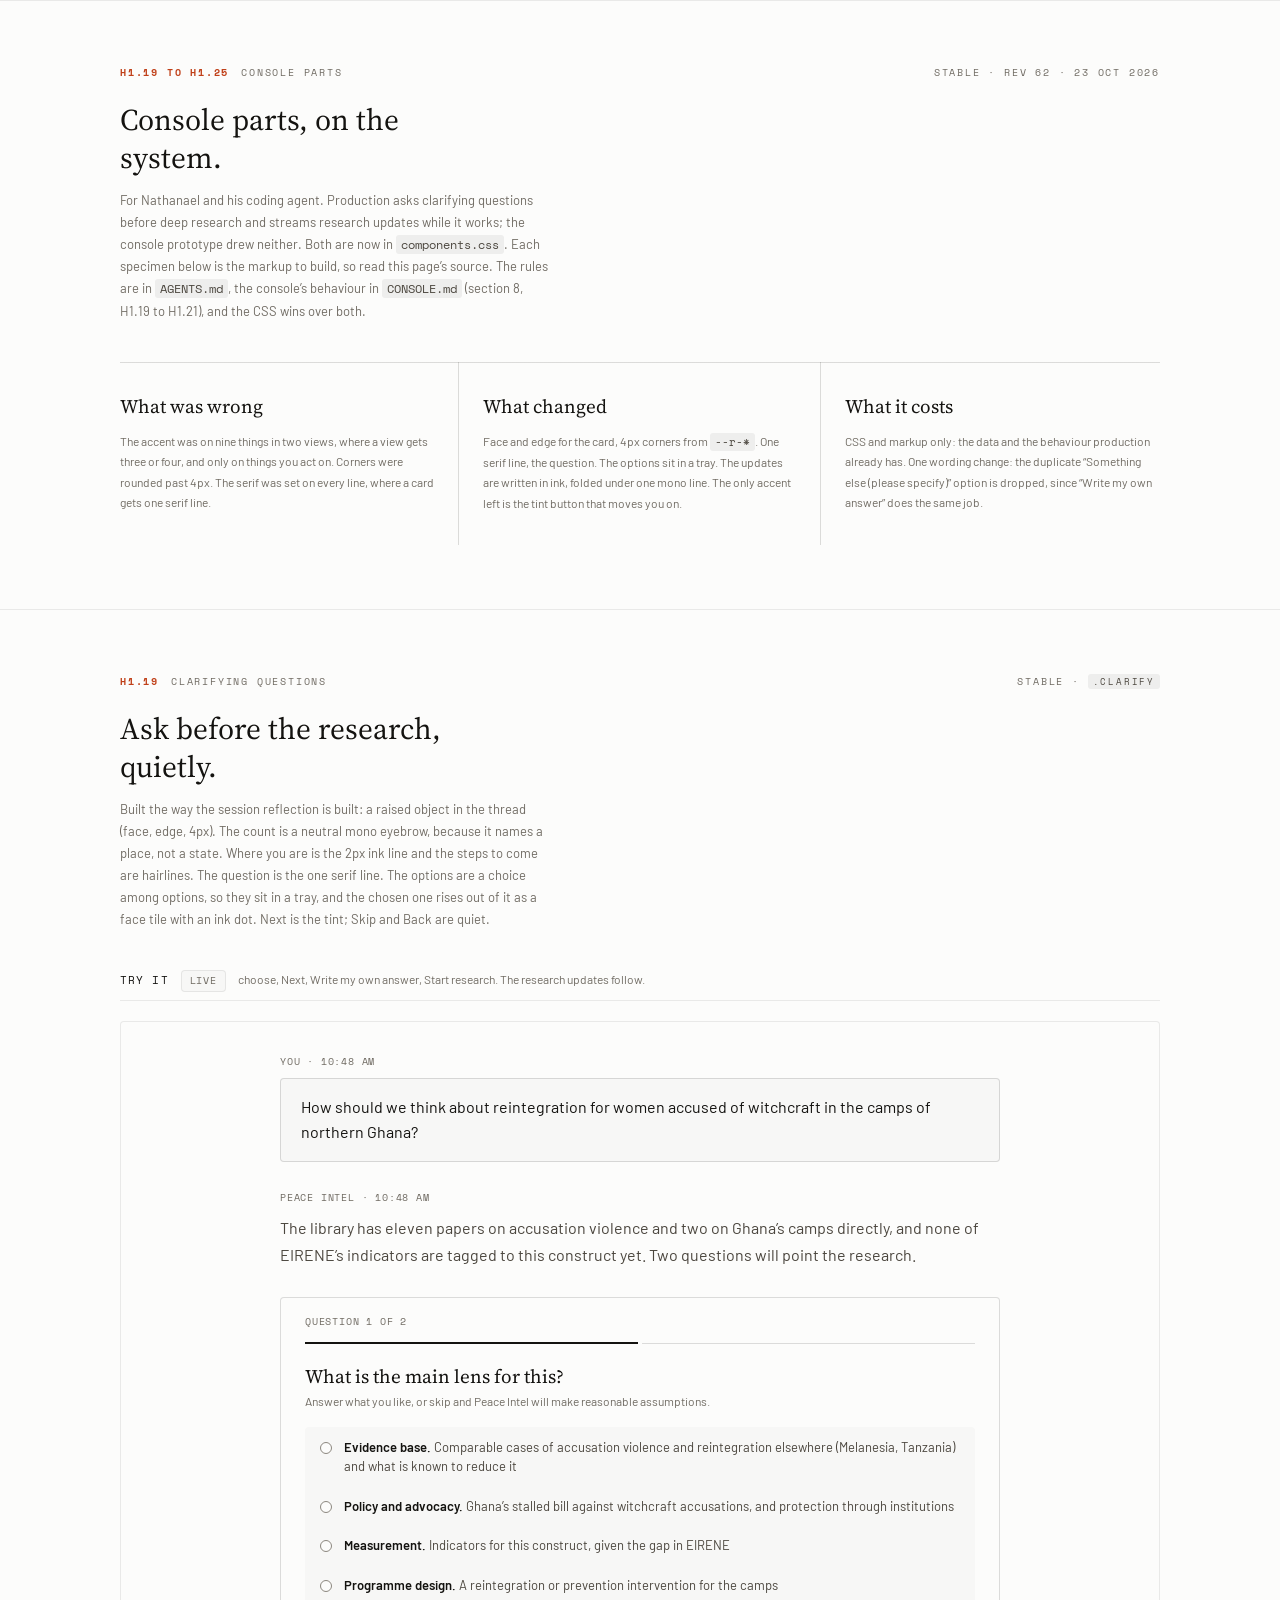
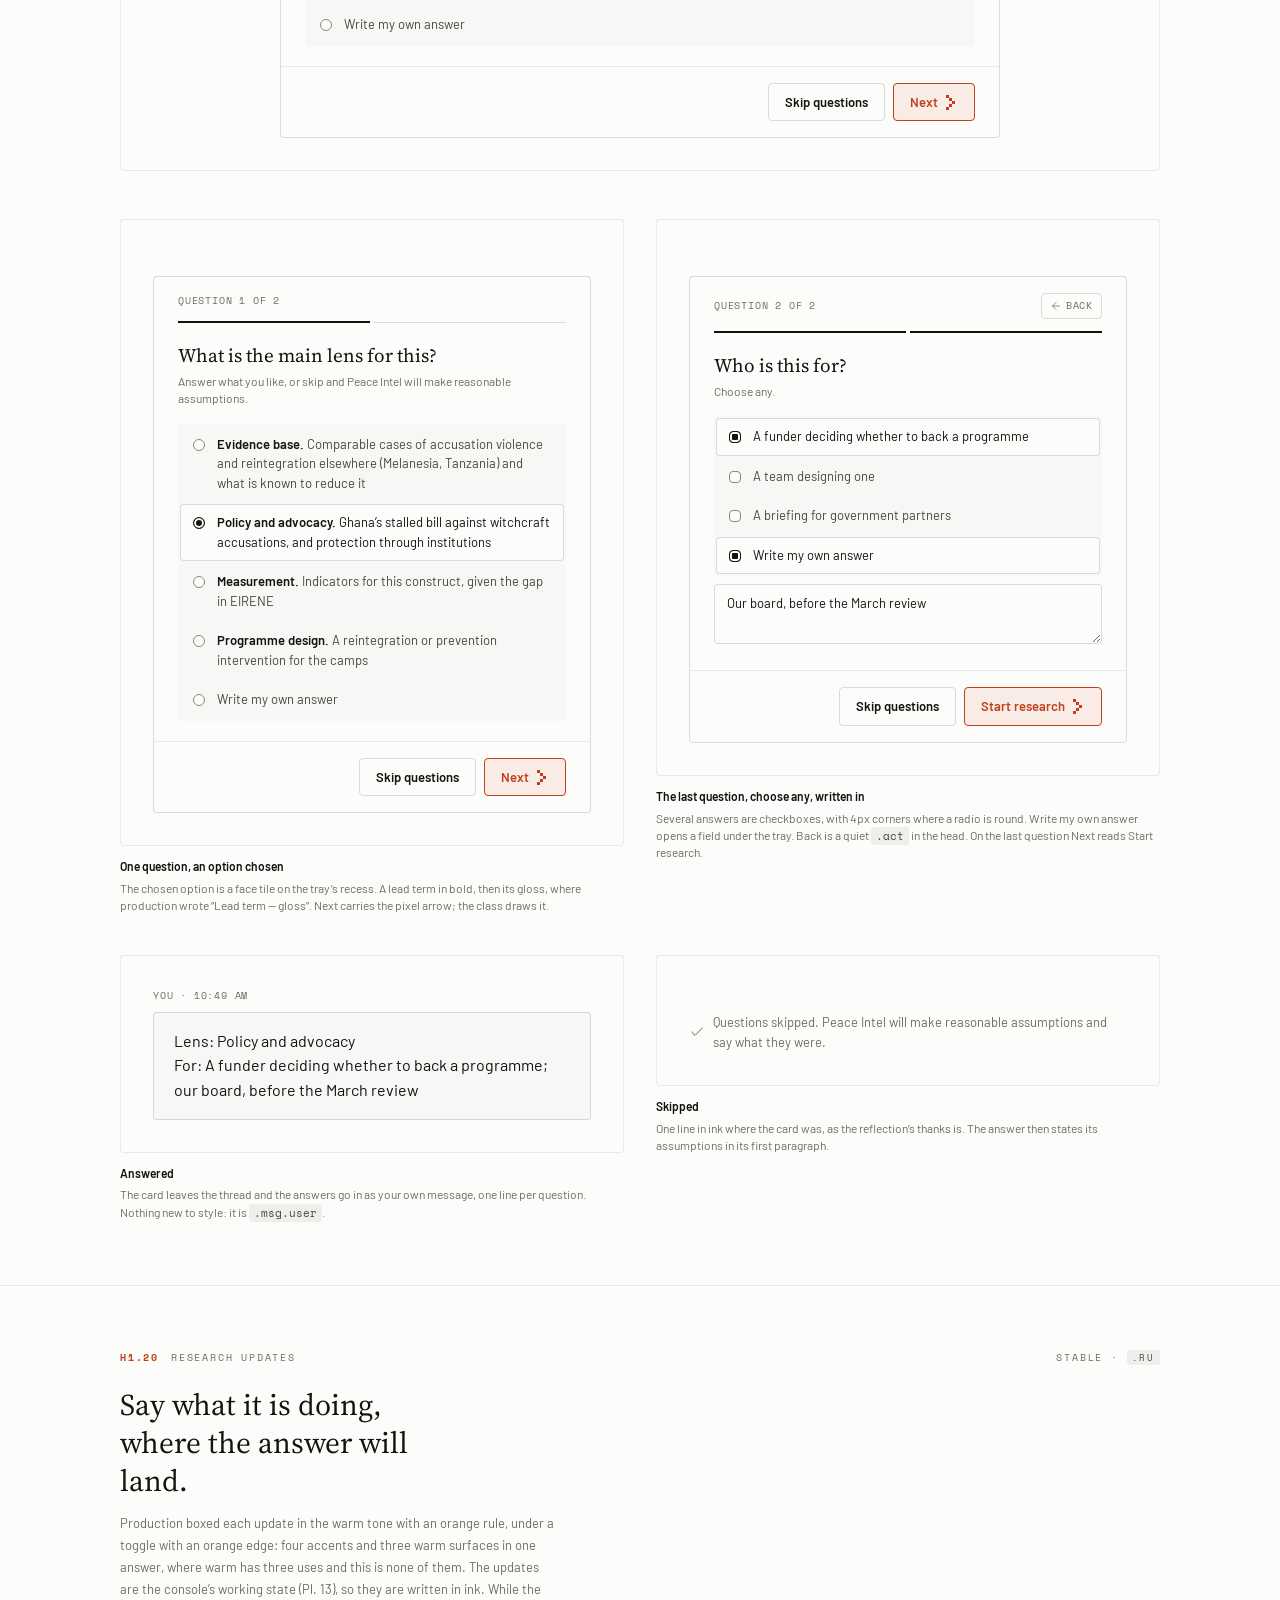
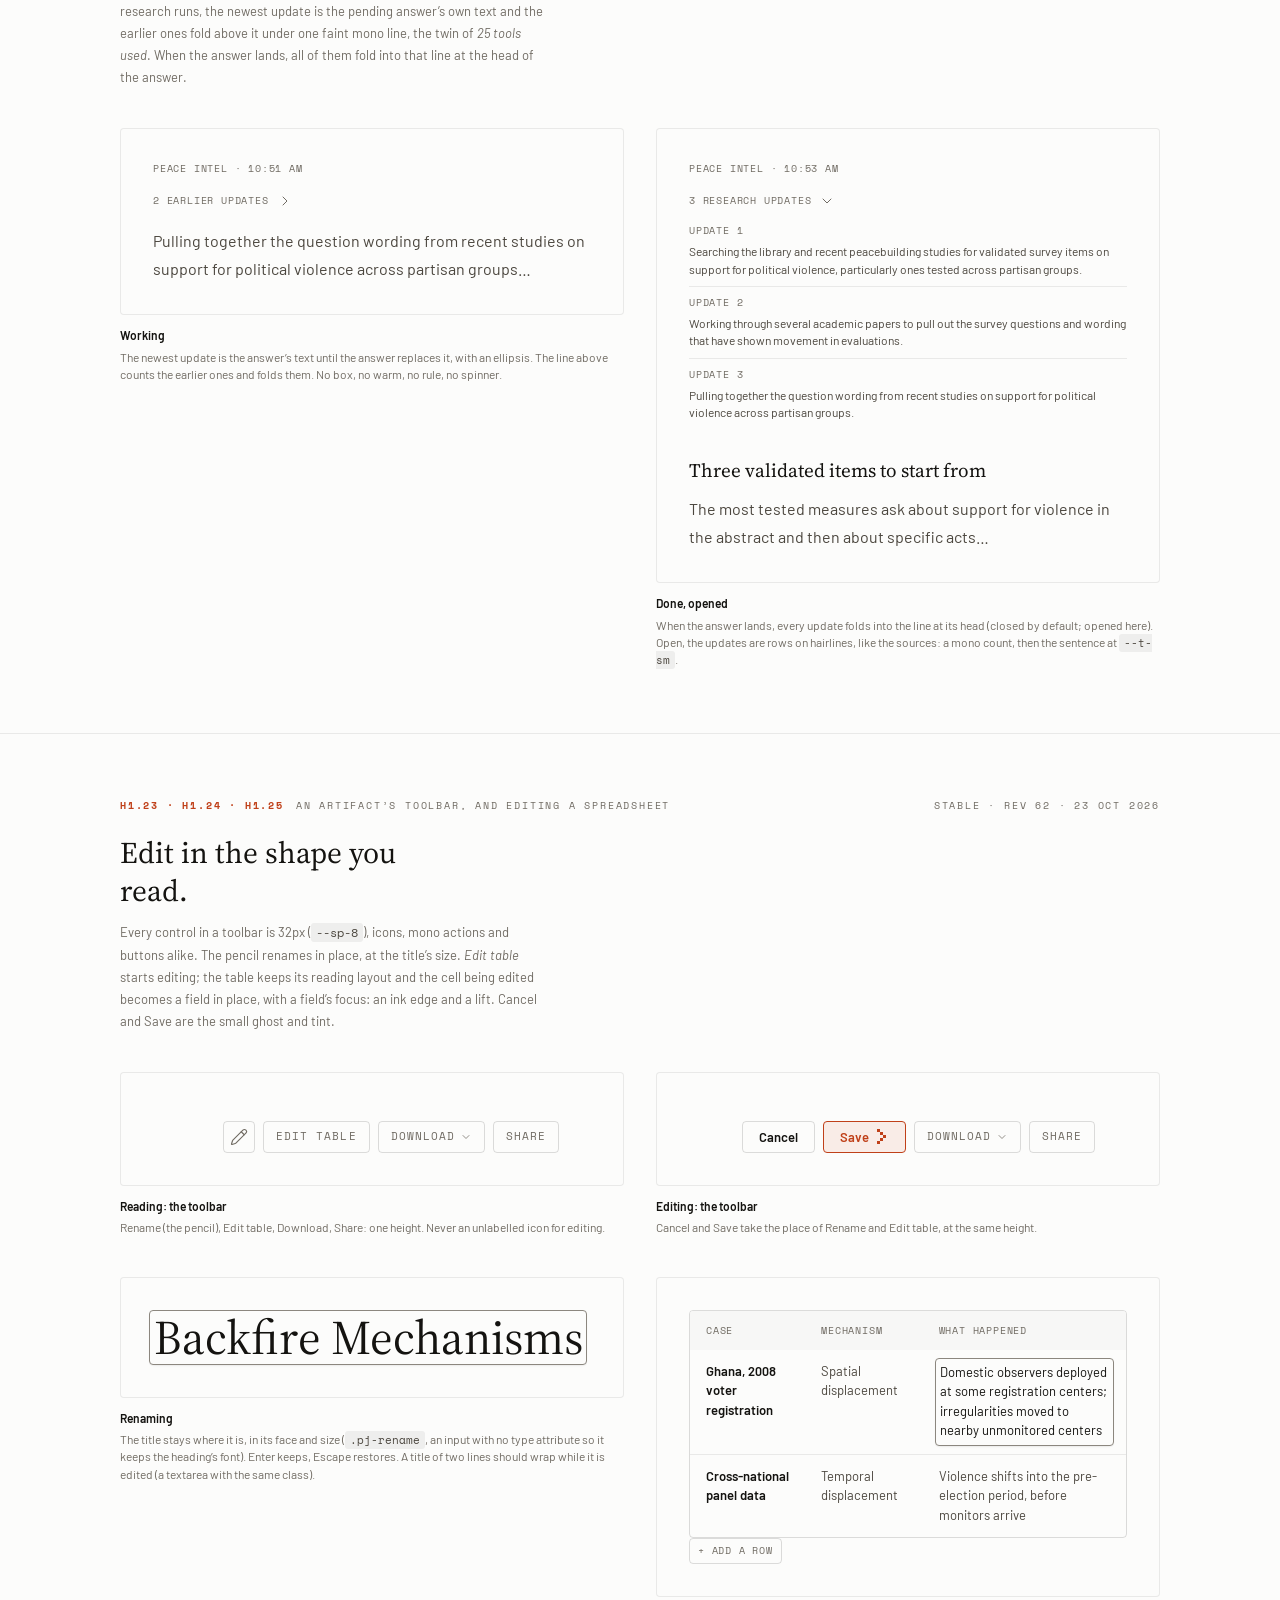
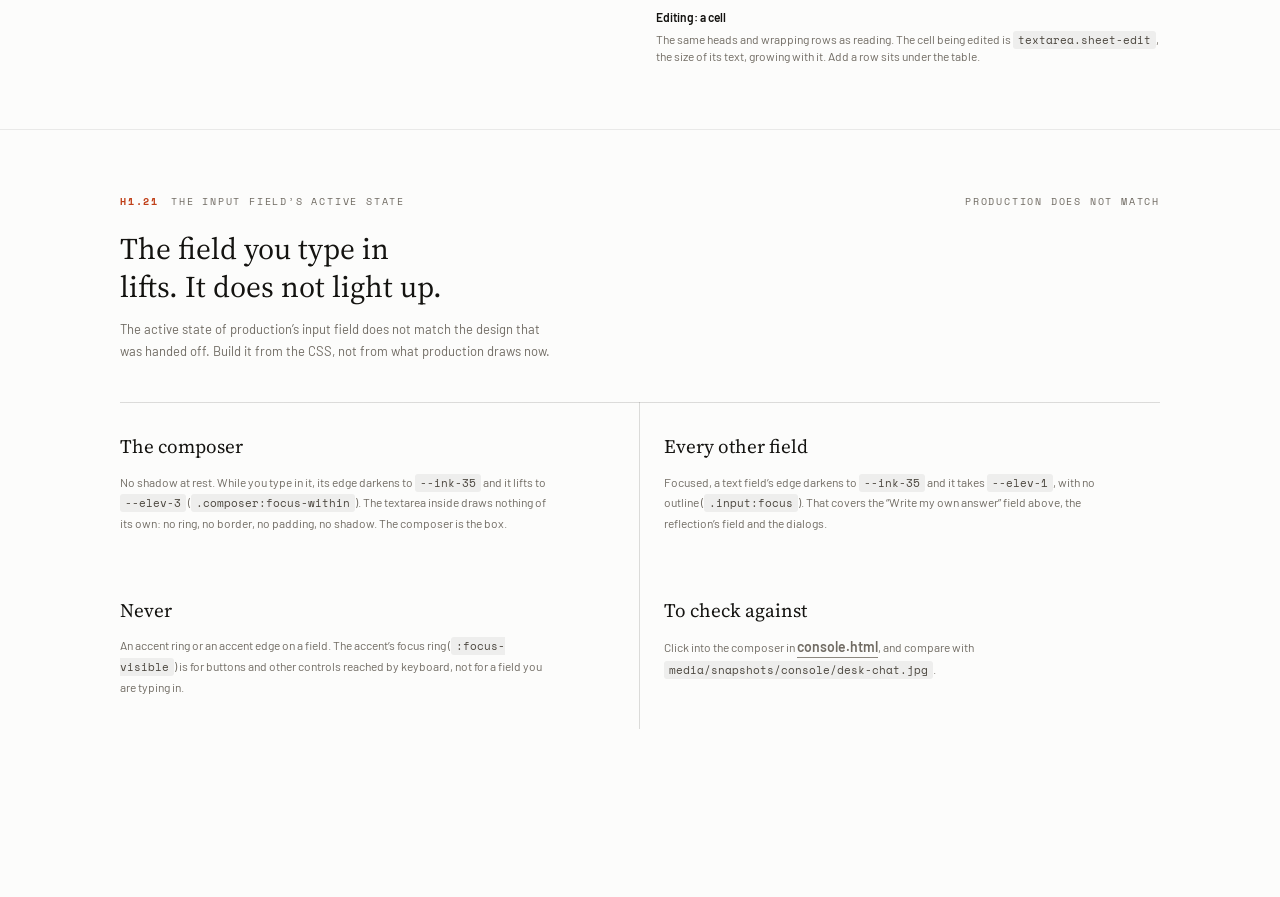
==== commit f45748e5: "Parts page: H1.23 to H1.25, the artifact toolbar and the spreadsheet editor Co-Authored-By: Claude O" ====
--- a/console-parts.html
+++ b/console-parts.html
@@ -12,8 +12,8 @@
 <link rel="preconnect" href="https://fonts.googleapis.com">
 <link rel="preconnect" href="https://fonts.gstatic.com" crossorigin>
 <link href="https://fonts.googleapis.com/css2?family=Source+Serif+4:ital,opsz,wght@0,8..60,400..600;1,8..60,400..600&family=Space+Mono:wght@400;700&family=DM+Sans:opsz,wght@9..40,400;9..40,500;9..40,600;9..40,700&family=JetBrains+Mono:wght@400;500;700&display=swap" rel="stylesheet">
-<link rel="stylesheet" href="tokens.css?v=3efe172f">
-<link rel="stylesheet" href="components.css?v=b094936eCP_HASH">
+<link rel="stylesheet" href="tokens.css?v=100813ea">
+<link rel="stylesheet" href="components.css?v=799b7258CP_HASH">
 <link rel="stylesheet" href="explorations.css?v=2126a7cf">
 <link rel="stylesheet" href="reference.css?v=72b99065">
 <!-- CONSOLE PARTS (Rev 60, 21 Oct 2026). Two production features the console
@@ -26,8 +26,8 @@
 
 <section class="ref" id="top">
   <div class="wrap">
-    <div class="plate"><span class="pl-n">H1.19 · H1.20</span><span>Console parts</span><span class="pl-r">Stable · Rev 60 · 21 Oct 2026</span></div>
-    <div class="ref-t">Two console parts, on the system.</div>
+    <div class="plate"><span class="pl-n">H1.19 to H1.25</span><span>Console parts</span><span class="pl-r">Stable · Rev 62 · 23 Oct 2026</span></div>
+    <div class="ref-t">Console parts, on the system.</div>
     <p class="ref-d">
       For Nathanael and his coding agent. Production asks clarifying questions before deep research
       and streams research updates while it works; the console prototype drew neither. Both are now in
@@ -151,6 +151,27 @@
           <div class="body"><h4>Three validated items to start from</h4><p>The most tested measures ask about support for violence in the abstract and then about specific acts&hellip;</p></div>
         </div>
       </div></div><figcaption><b>Done, opened</b>When the answer lands, every update folds into the line at its head (closed by default; opened here). Open, the updates are rows on hairlines, like the sources: a mono count, then the sentence at <code>--t-sm</code>.</figcaption></figure>
+    </div>
+  </div>
+</section>
+
+<section class="ref" id="sheet">
+  <div class="wrap">
+    <div class="plate"><span class="pl-n">H1.23 · H1.24 · H1.25</span><span>An artifact&rsquo;s toolbar, and editing a spreadsheet</span><span class="pl-r">Stable · Rev 62 · 23 Oct 2026</span></div>
+    <div class="ref-t">Edit in the shape you read.</div>
+    <p class="ref-d">Every control in a toolbar is 32px (<code>--sp-8</code>), icons, mono actions and buttons alike. The pencil renames in place, at the title&rsquo;s size. <em>Edit table</em> starts editing; the table keeps its reading layout and the cell being edited becomes a field in place, with a field&rsquo;s focus: an ink edge and a lift. Cancel and Save are the small ghost and tint.</p>
+    <div class="ls-grid">
+      <figure class="ls-fig"><div class="ls-stage"><div class="app-tools"><button class="icon-btn line" type="button" aria-label="Rename"><svg class="glyph" viewBox="0 0 24 24" aria-hidden="true"><path d="M21.174 6.812a1 1 0 0 0-3.986-3.987L3.842 16.174a2 2 0 0 0-.5.83l-1.321 4.352a.5.5 0 0 0 .623.622l4.353-1.32a2 2 0 0 0 .83-.497z"/><path d="m15 5 4 4"/></svg></button><button class="act" type="button">Edit table</button><button class="act" type="button" aria-haspopup="menu" aria-expanded="false">Download<svg class="glyph" viewBox="0 0 24 24" aria-hidden="true"><path d="m6 9 6 6 6-6"/></svg></button><button class="act" type="button">Share</button></div></div>
+        <figcaption><b>Reading: the toolbar</b>Rename (the pencil), Edit table, Download, Share: one height. Never an unlabelled icon for editing.</figcaption></figure>
+      <figure class="ls-fig"><div class="ls-stage"><div class="app-tools"><button class="btn ghost sm" type="button">Cancel</button><button class="btn tint sm" type="button">Save</button><button class="act" type="button" aria-haspopup="menu" aria-expanded="false">Download<svg class="glyph" viewBox="0 0 24 24" aria-hidden="true"><path d="m6 9 6 6 6-6"/></svg></button><button class="act" type="button">Share</button></div></div>
+        <figcaption><b>Editing: the toolbar</b>Cancel and Save take the place of Rename and Edit table, at the same height.</figcaption></figure>
+      <figure class="ls-fig"><div class="ls-stage"><h2 class="dp-title"><input class="pj-rename" value="Backfire Mechanisms" aria-label="Artifact name"></h2></div>
+        <figcaption><b>Renaming</b>The title stays where it is, in its face and size (<code>.pj-rename</code>, an input with no type attribute so it keeps the heading&rsquo;s font). Enter keeps, Escape restores. A title of two lines should wrap while it is edited (a textarea with the same class).</figcaption></figure>
+      <figure class="ls-fig"><div class="ls-stage"><div class="sheet-v"><table class="sheet-t"><thead><tr><th scope="col">Case</th><th scope="col">Mechanism</th><th scope="col">What happened</th></tr></thead><tbody>
+        <tr><th scope="row">Ghana, 2008 voter registration</th><td>Spatial displacement</td><td><textarea class="sheet-edit" rows="5" aria-label="What happened">Domestic observers deployed at some registration centers; irregularities moved to nearby unmonitored centers</textarea></td></tr>
+        <tr><th scope="row">Cross-national panel data</th><td>Temporal displacement</td><td>Violence shifts into the pre-election period, before monitors arrive</td></tr>
+      </tbody></table></div><div class="row tight"><button class="act sm" type="button">+ Add a row</button></div></div>
+        <figcaption><b>Editing: a cell</b>The same heads and wrapping rows as reading. The cell being edited is <code>textarea.sheet-edit</code>, the size of its text, growing with it. Add a row sits under the table.</figcaption></figure>
     </div>
   </div>
 </section>
--- a/tokens.css
+++ b/tokens.css
@@ -136,6 +136,11 @@
      accent on it has to move the opposite way to everything else. */
   --accent-on-ink: var(--pi-orange-warm);
   --hl: color-mix(in srgb, var(--accent) 14%, transparent);
+  /* The search highlight (Rev 61): the words a search in this chat found,
+     marked in the thread. Neutral, because --hl already means "the passage a
+     citation points to". 12% of ink: --wash-2 (6%) was tried and could not be
+     found at a glance once the underline was dropped. */
+  --hl-find: color-mix(in srgb, var(--ink) 12%, transparent);
 
   --kicker: var(--ink-55);
   --link-h: var(--ink);
@@ -378,6 +383,7 @@
      paper-weight. Restating them makes each compose from this context. The
      rule underneath: a dark band is the dark ramp, scoped to a band. */
   --hl: color-mix(in srgb, var(--accent) 14%, transparent);
+  --hl-find: color-mix(in srgb, var(--ink) 12%, transparent);
   --link-h: var(--ink);
   --warm: var(--ground);   /* a callout on a dark band lifts toward the light */
   --tray: rgba(var(--sh), .34);
--- a/components.css
+++ b/components.css
@@ -1015,6 +1015,10 @@
   overflow: hidden; background: var(--bg);
   display: flex; flex-direction: column;
 }
+/* The console filling the window, as the product is (Rev 62): no frame. The
+   border and corners above are for the console shown as a figure inside a
+   page (Pl. 14, landing.html); production had to find this in console.html. */
+body > .app { border: 0; border-radius: 0; box-shadow: none }
 .app-top {
   height: var(--topbar-h); flex: none; display: flex; align-items: center;
   gap: var(--sp-4); padding: 0 var(--sp-4);
@@ -1102,6 +1106,14 @@
   background: linear-gradient(to bottom, var(--bg), transparent);
 }
 .app-scroll:has(> .app-tools) { padding-top: 0 }
+/* On a set-back column, a project's page (Rev 62, Nathanael's fix taken into
+   the base): the pinned toolbar and its fade take the column's ground, not
+   the page's, or a white strip sits on the grey. On a phone the toolbar is
+   its own off-white strip already. */
+@media (min-width: 621px) {
+  .surface--ground-2 .app-scroll > .app-tools { background: var(--ground-2) }
+  .surface--ground-2 .app-scroll > .app-tools::after { background: linear-gradient(to bottom, var(--ground-2), transparent) }
+}
 .app-scroll > .app-tools + * { margin-top: var(--sp-6) }
 .app-scroll > .composer-wrap {
   position: sticky; bottom: 0; z-index: 2; margin: 0 calc(var(--scroll-x) * -1);
@@ -1269,6 +1281,13 @@
    before the spacer (a breadcrumb, the button that brings a folded rail back)
    sits at the left. */
 .app-tools { flex: none; display: flex; justify-content: flex-end; align-items: center; gap: var(--sp-2); padding: var(--sp-4) var(--sp-8) 0 }
+/* ONE HEIGHT IN THE TOOLBAR (Rev 62): every control in it is --sp-8 tall, as
+   in the composer's bar. Measured before: the outlined icons 32, the mono
+   actions 36, a small button 39, so a row of them stepped (Matt, from dev's
+   spreadsheet toolbar, where Cancel and Save sat taller than Download). */
+.app-tools :is(.act, .icon-btn, .btn) { height: var(--sp-8); padding-top: 0; padding-bottom: 0 }
+.app-tools .icon-btn { width: var(--sp-8) }
+.app-tools .btn { display: inline-flex; align-items: center }
 .app-tools .spacer { margin-left: auto }
 
 /* The library pane: a line saying what is shown, the search and its sort,
@@ -1809,8 +1828,16 @@
   .app.is-top-off .app-top { margin-top: calc(var(--topbar-h) * -1) }
 }
 
-/* 21 · E A MATCH IN THIS CHAT: the finder scrolls to the message and marks it. */
-.msg.is-hit { outline: 1px solid var(--line-2); outline-offset: var(--sp-2); border-radius: var(--r-sm) }
+/* 21 · E A MATCH IN THIS CHAT (C2 · D, Rev 61): the finder scrolls to the
+   message and marks the words it matched, every occurrence, in --hl-find, a
+   neutral wash (--hl, the accent highlighter, already means the passage a
+   citation points to). The mark stays until the next search. It replaced an
+   outline round the message, which rendered with 12px corners: an outline's
+   corners grow by its offset. Drawn through the CSS Custom Highlight API,
+   so the answer's markup is untouched; mark.find-hl is the same mark for a
+   browser without the API. */
+::highlight(find) { background-color: var(--hl-find); color: var(--ink) }
+mark.find-hl { background: var(--hl-find); color: var(--ink); border-radius: var(--r-xs) }
 
 /* 21 · F GENERAL ACCESS in the share panel. Public is marked in ink. */
 .pop-access { display: flex; gap: var(--sp-3); align-items: flex-start; margin-top: var(--sp-2) }
@@ -1887,7 +1914,7 @@
 .src-as { list-style: none; counter-reset: as; display: flex; flex-direction: column }
 .src-as li { counter-increment: as; display: grid; grid-template-columns: var(--sp-5) minmax(0, 1fr); gap: var(--sp-2); padding: var(--sp-3) 0; border-top: 1px solid var(--line); font-size: var(--t-ui); line-height: 1.5; color: var(--ink) }
 .src-as li:first-child { border-top: 0; padding-top: 0 }
-.src-as li::before { content: counter(as); font-family: var(--mono); font-size: var(--eb-3); color: var(--accent-text); padding-top: 2px }
+.src-as li::before { content: counter(as); font-family: var(--mono); font-size: var(--eb-3); color: var(--ink-55); padding-top: 2px }
 .src-tags { display: flex; flex-wrap: wrap; gap: var(--sp-2) }
 .src-sum { font-family: var(--serif); font-size: var(--t-body); line-height: var(--t-body-lh); color: var(--ink) }
 
@@ -2463,10 +2490,13 @@
 }
 .find-row:hover, .find-row[aria-selected="true"] { background: var(--wash-1) }
 .find-row .glyph { width: var(--sp-4); height: var(--sp-4); color: var(--ink-55) }
-.find-t { display: flex; align-items: baseline; gap: var(--sp-2); min-width: 0; white-space: nowrap; overflow: hidden }
-.find-t > span:first-child { flex: none; max-width: 100%; overflow: hidden; text-overflow: ellipsis }
+/* A result's matching line sits under its title, up to two lines, the words
+   marked (Rev 62, Nathanael's layout, adopted: one line after the title hid
+   the match more often than it showed it). */
+.find-t { display: flex; flex-direction: column; gap: calc(var(--sp-1) / 2); min-width: 0 }
+.find-t > span:first-child { max-width: 100%; overflow: hidden; text-overflow: ellipsis; white-space: nowrap }
 .find-t b { font-weight: 700 }
-.find-sn { min-width: 0; overflow: hidden; text-overflow: ellipsis; font-size: var(--t-sm); color: var(--ink-55) }
+.find-sn { min-width: 0; overflow: hidden; display: -webkit-box; -webkit-box-orient: vertical; -webkit-line-clamp: 2; line-clamp: 2; font-size: var(--t-sm); line-height: var(--t-sm-lh); color: var(--ink-55) }
 .find-sn b { font-weight: 600; color: var(--ink) }
 .find-l .pj-empty { padding: var(--sp-4) var(--sp-3) 0 }
 .find-keys { gap: var(--sp-2) var(--sp-5); padding-top: var(--sp-3); padding-bottom: var(--sp-3) }
@@ -2543,6 +2573,19 @@
 .sheet-t tbody th { font-weight: 600; color: var(--ink) }
 .sheet-t td { color: var(--ink-70) }
 .sheet-t tr:last-child > * { border-bottom: 0 }
+/* EDITING A SPREADSHEET (Rev 62; production built the editor, the prototype
+   never drew one). "Edit table", an .act beside Rename's pencil, starts it;
+   the toolbar then holds Cancel (.btn.ghost.sm) and Save (.btn.tint.sm). The
+   table keeps its reading layout: the same heads, the same wrapping rows. The
+   cell being edited becomes a field in place, the size of its text, with a
+   field's focus: an ink edge and a lift, never the accent. It grows with its
+   text where field-sizing is supported; otherwise give it rows. */
+.sheet-t .sheet-edit {
+  display: block; width: calc(100% + var(--sp-2)); margin: calc(var(--sp-1) * -1); padding: var(--sp-1);
+  font: inherit; color: var(--ink); background: var(--bg);
+  border: 1px solid var(--ink-35); border-radius: var(--r-sm); box-shadow: var(--elev-1);
+  resize: none; outline: none; field-sizing: content;
+}
 
 .pdf-v { display: grid; grid-template-columns: repeat(auto-fill, minmax(min(100%, 240px), 1fr)); gap: var(--sp-6); padding: var(--sp-8); background: var(--ground); border: 1px solid var(--line); border-radius: var(--r-md) }
 .pdf-page { aspect-ratio: 1 / 1.414; overflow: hidden; padding: var(--sp-6) var(--sp-5); background: var(--bg); border: 1px solid var(--line-2) }
@@ -2788,7 +2831,7 @@
    scales and uses as quiet chips, the send as the tint. */
 .reflect { margin-top: var(--sp-6); border: var(--edge); border-radius: var(--r-lg); background: var(--face) }
 .rf-h { padding: var(--sp-5) var(--sp-6) var(--sp-4); border-bottom: 1px solid var(--line) }
-.rf-h .eyebrow { color: var(--accent-text) }
+.rf-h .eyebrow { color: var(--ink-55) }
 .rf-h h3 { margin-top: var(--sp-1); font-family: var(--serif); font-weight: var(--serif-w); font-size: var(--t-h4); line-height: var(--t-h4-lh) }
 .rf-q { padding: var(--sp-4) var(--sp-6) 0 }
 .rf-q > p, .rf-q > label { display: block; margin-bottom: var(--sp-3); font-size: var(--t-ui); color: var(--ink) }
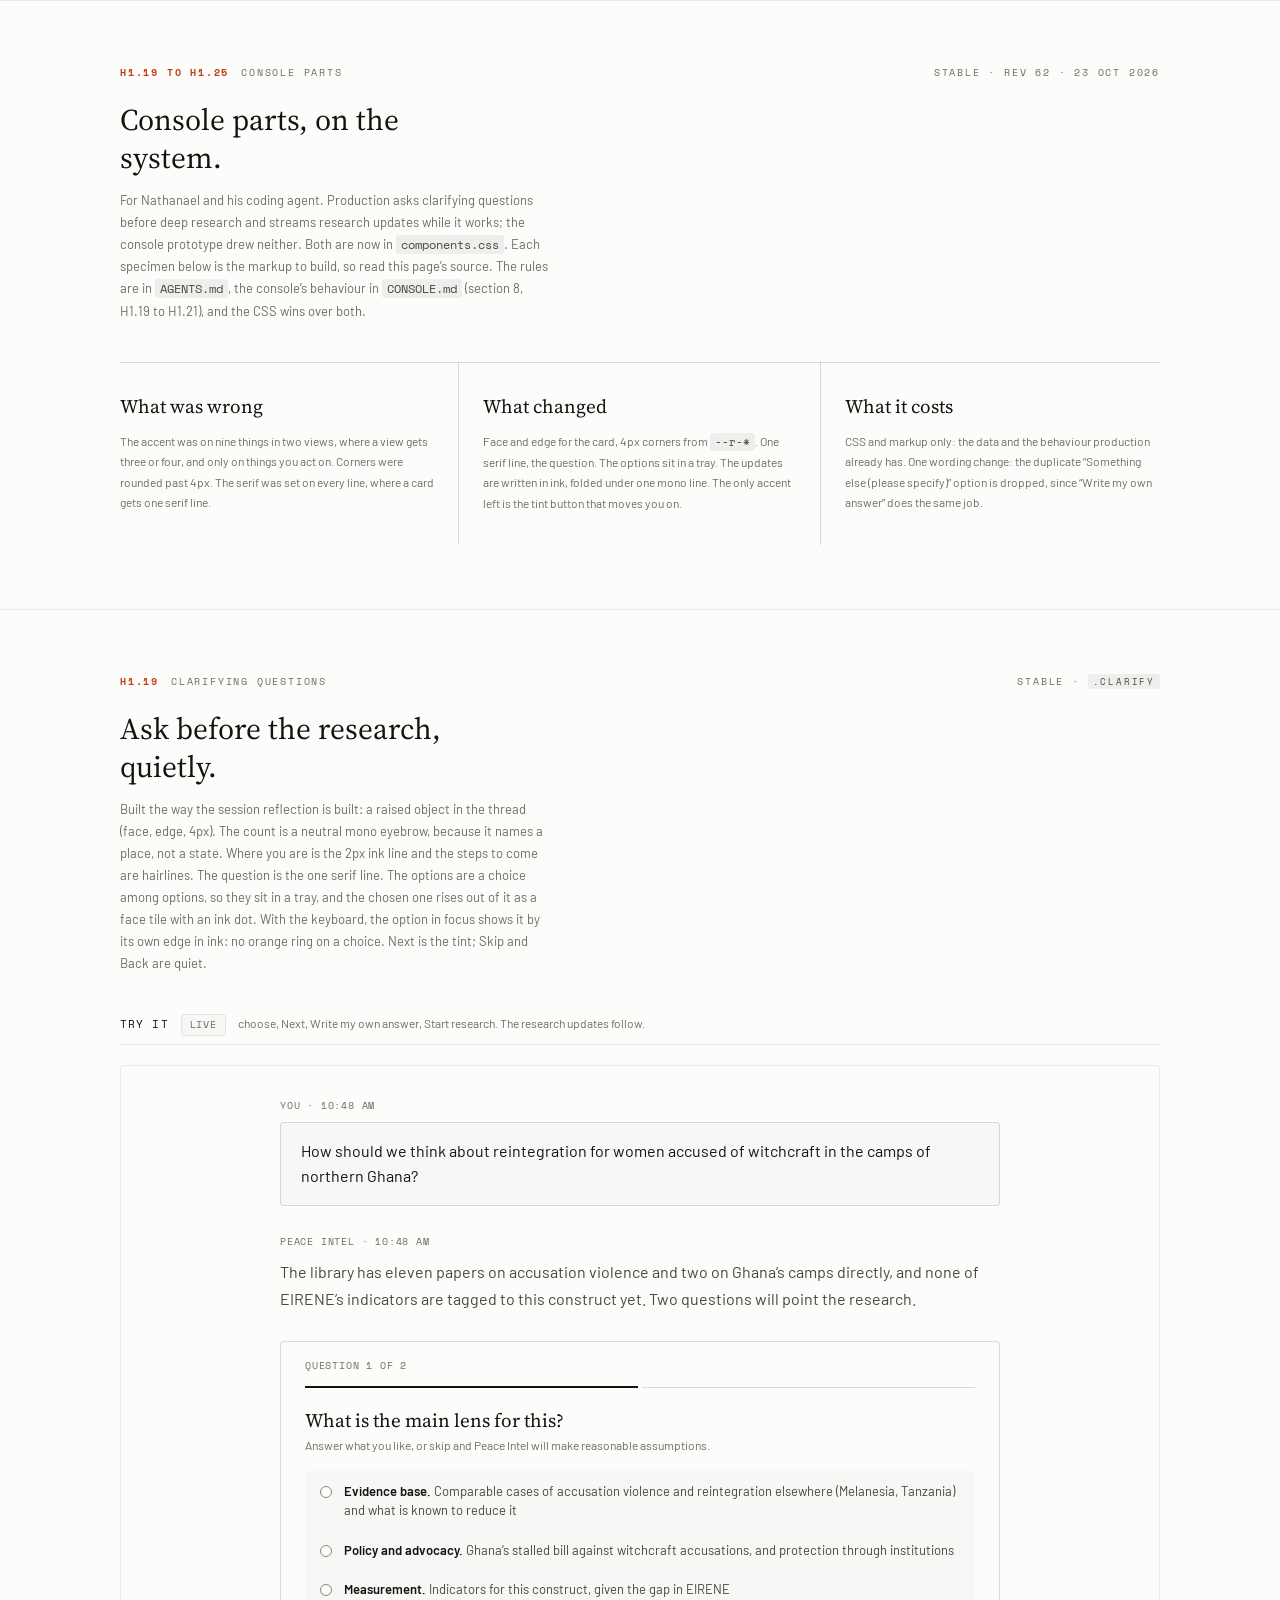
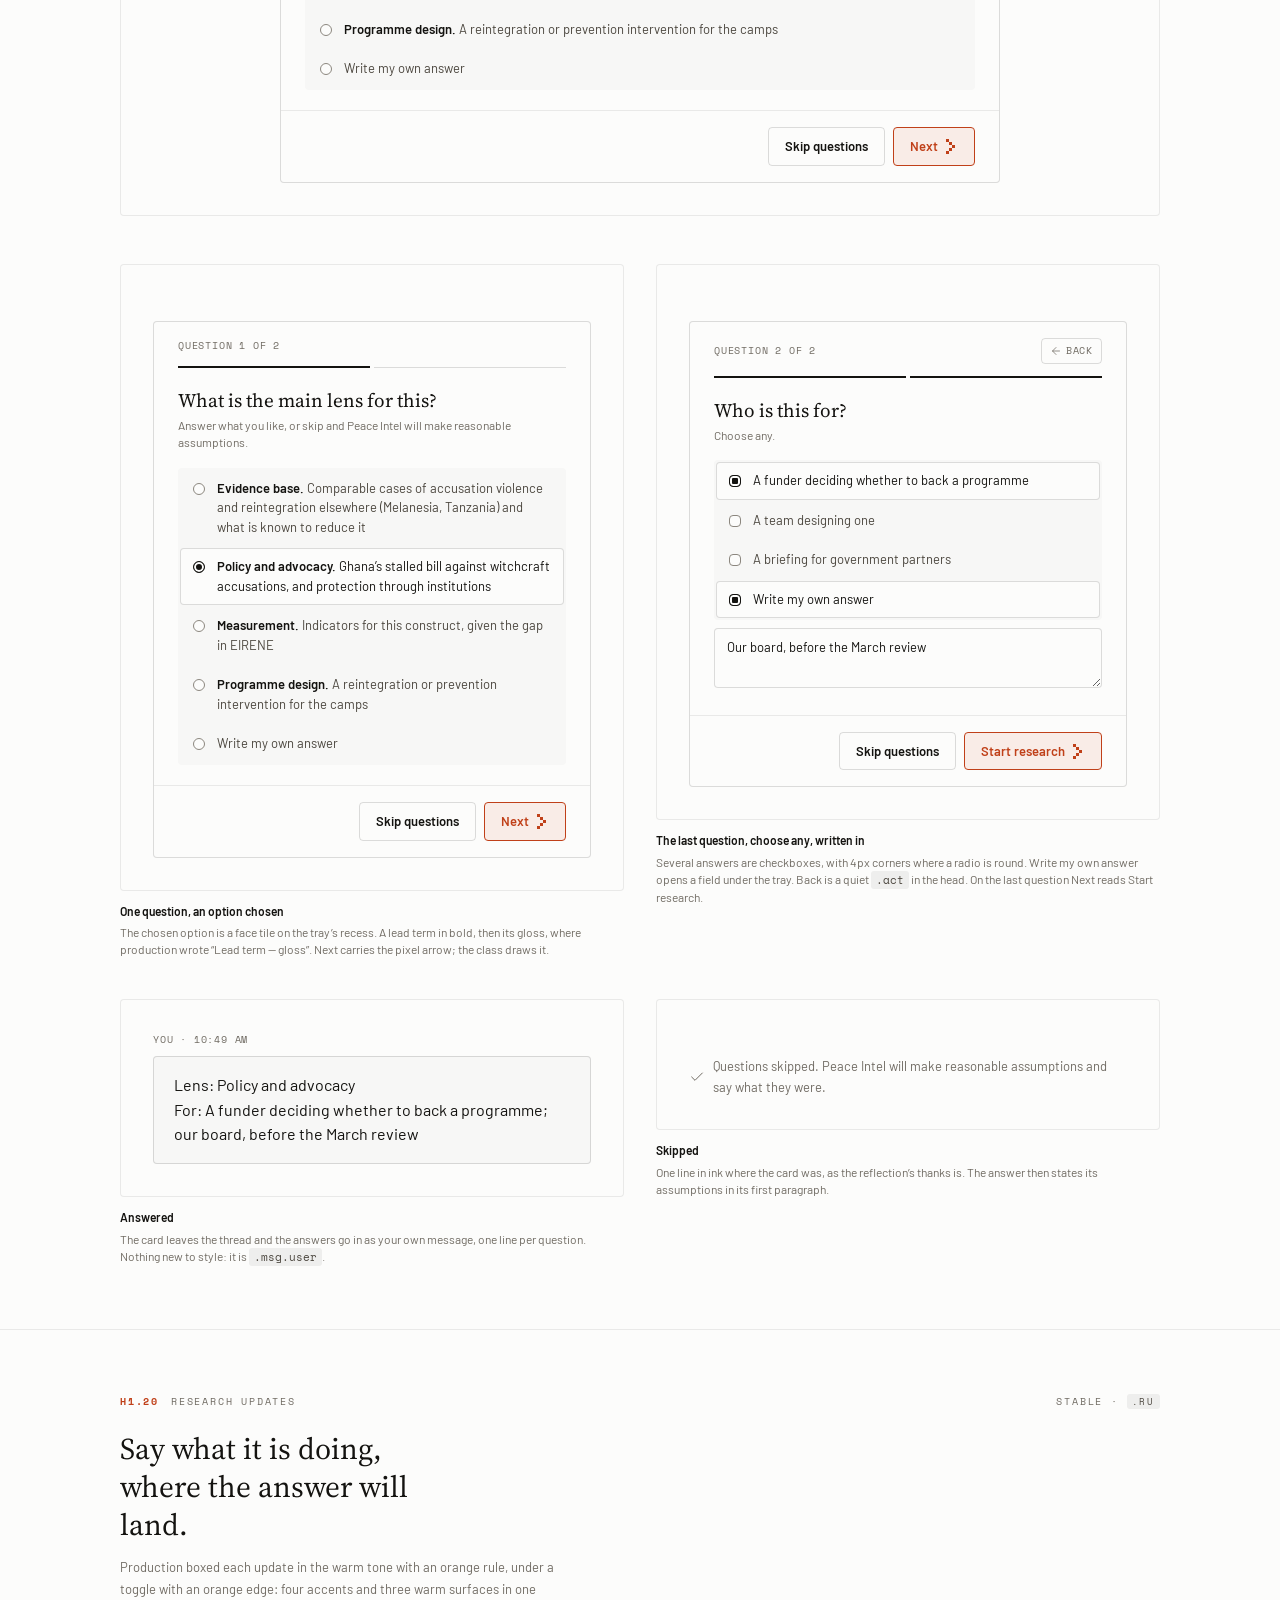
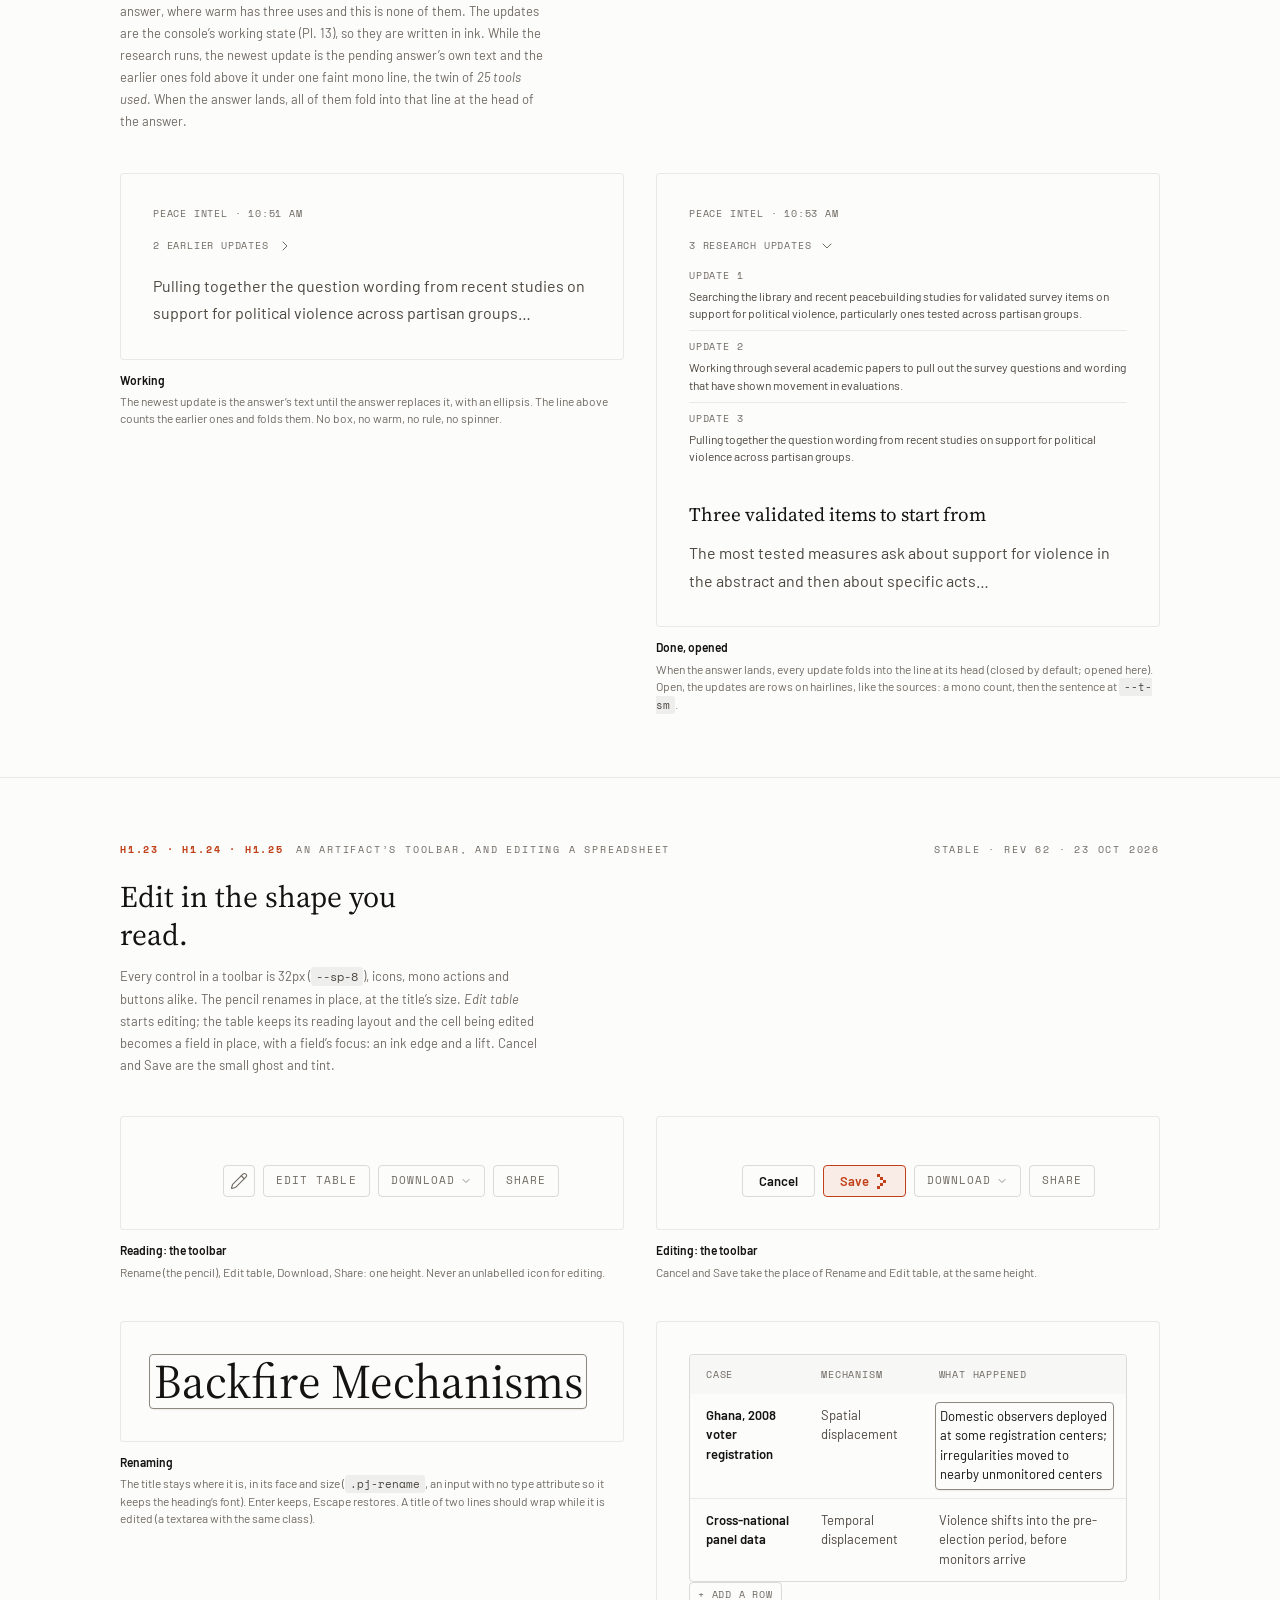
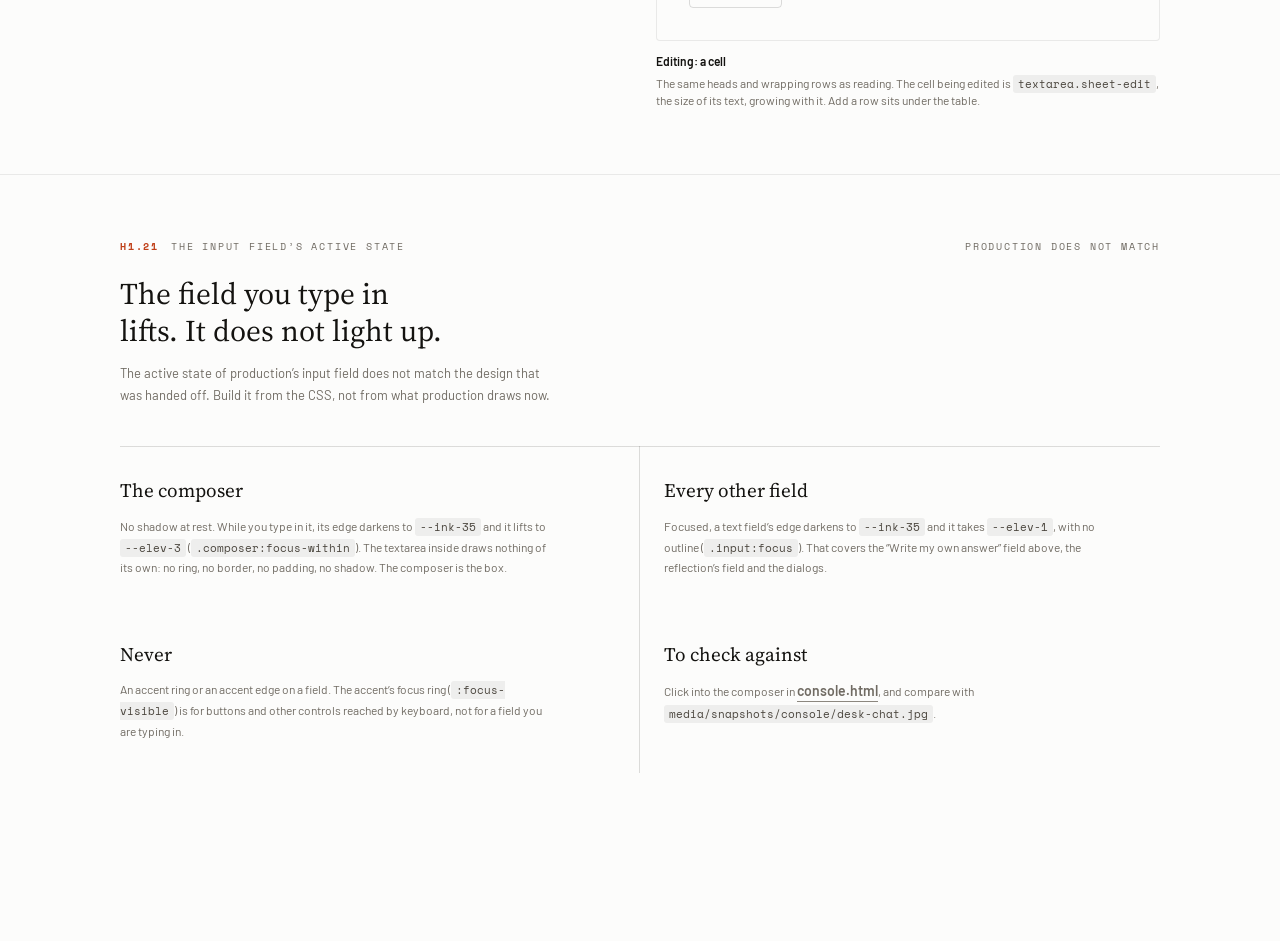
==== commit 86616a61: "Rev 63: no orange focus ring on a question's options; the option's edge goes to ink Co-Authored-By: " ====
--- a/console-parts.html
+++ b/console-parts.html
@@ -13,7 +13,7 @@
 <link rel="preconnect" href="https://fonts.gstatic.com" crossorigin>
 <link href="https://fonts.googleapis.com/css2?family=Source+Serif+4:ital,opsz,wght@0,8..60,400..600;1,8..60,400..600&family=Space+Mono:wght@400;700&family=DM+Sans:opsz,wght@9..40,400;9..40,500;9..40,600;9..40,700&family=JetBrains+Mono:wght@400;500;700&display=swap" rel="stylesheet">
 <link rel="stylesheet" href="tokens.css?v=100813ea">
-<link rel="stylesheet" href="components.css?v=799b7258CP_HASH">
+<link rel="stylesheet" href="components.css?v=b005a614CP_HASH">
 <link rel="stylesheet" href="explorations.css?v=2126a7cf">
 <link rel="stylesheet" href="reference.css?v=72b99065">
 <!-- CONSOLE PARTS (Rev 60, 21 Oct 2026). Two production features the console
@@ -52,7 +52,8 @@
       The count is a neutral mono eyebrow, because it names a place, not a state. Where you are is the
       2px ink line and the steps to come are hairlines. The question is the one serif line. The options
       are a choice among options, so they sit in a tray, and the chosen one rises out of it as a face tile
-      with an ink dot. Next is the tint; Skip and Back are quiet.
+      with an ink dot. With the keyboard, the option in focus shows it by its own edge in ink: no
+      orange ring on a choice. Next is the tint; Skip and Back are quiet.
     </p>
 
     <div class="spec">
--- a/components.css
+++ b/components.css
@@ -2875,7 +2875,10 @@
 .cq-opt b { font-weight: 600; color: var(--ink) }
 .cq-opt:hover { color: var(--ink) }
 .cq-opt:has(input:checked) { background: var(--face); border-color: var(--line-2); color: var(--ink) }
-.cq-opt:has(input:focus-visible) { outline: 2px solid var(--accent); outline-offset: 2px }
+/* Keyboard focus on an option (Rev 63, Matt: the orange ring was too heavy
+   on a choice): no ring; the option's own edge goes to ink, on the tray or on
+   the chosen tile. The quiet focus menus already use (a grey wash). */
+.cq-opt:has(input:focus-visible) { border-color: var(--ink) }
 .cq-opt input { appearance: none; -webkit-appearance: none; flex: none; position: relative; top: calc(var(--sp-1) / 2); width: var(--sp-3); height: var(--sp-3); margin: 0; border: 1px solid var(--ink-35); border-radius: var(--r-full); background: var(--face); outline: none }
 .cq-opt input[type="checkbox"] { border-radius: var(--r-xs) }
 .cq-opt input:checked { border-color: var(--ink); background: var(--ink); box-shadow: inset 0 0 0 calc(var(--sp-1) / 2) var(--face) }
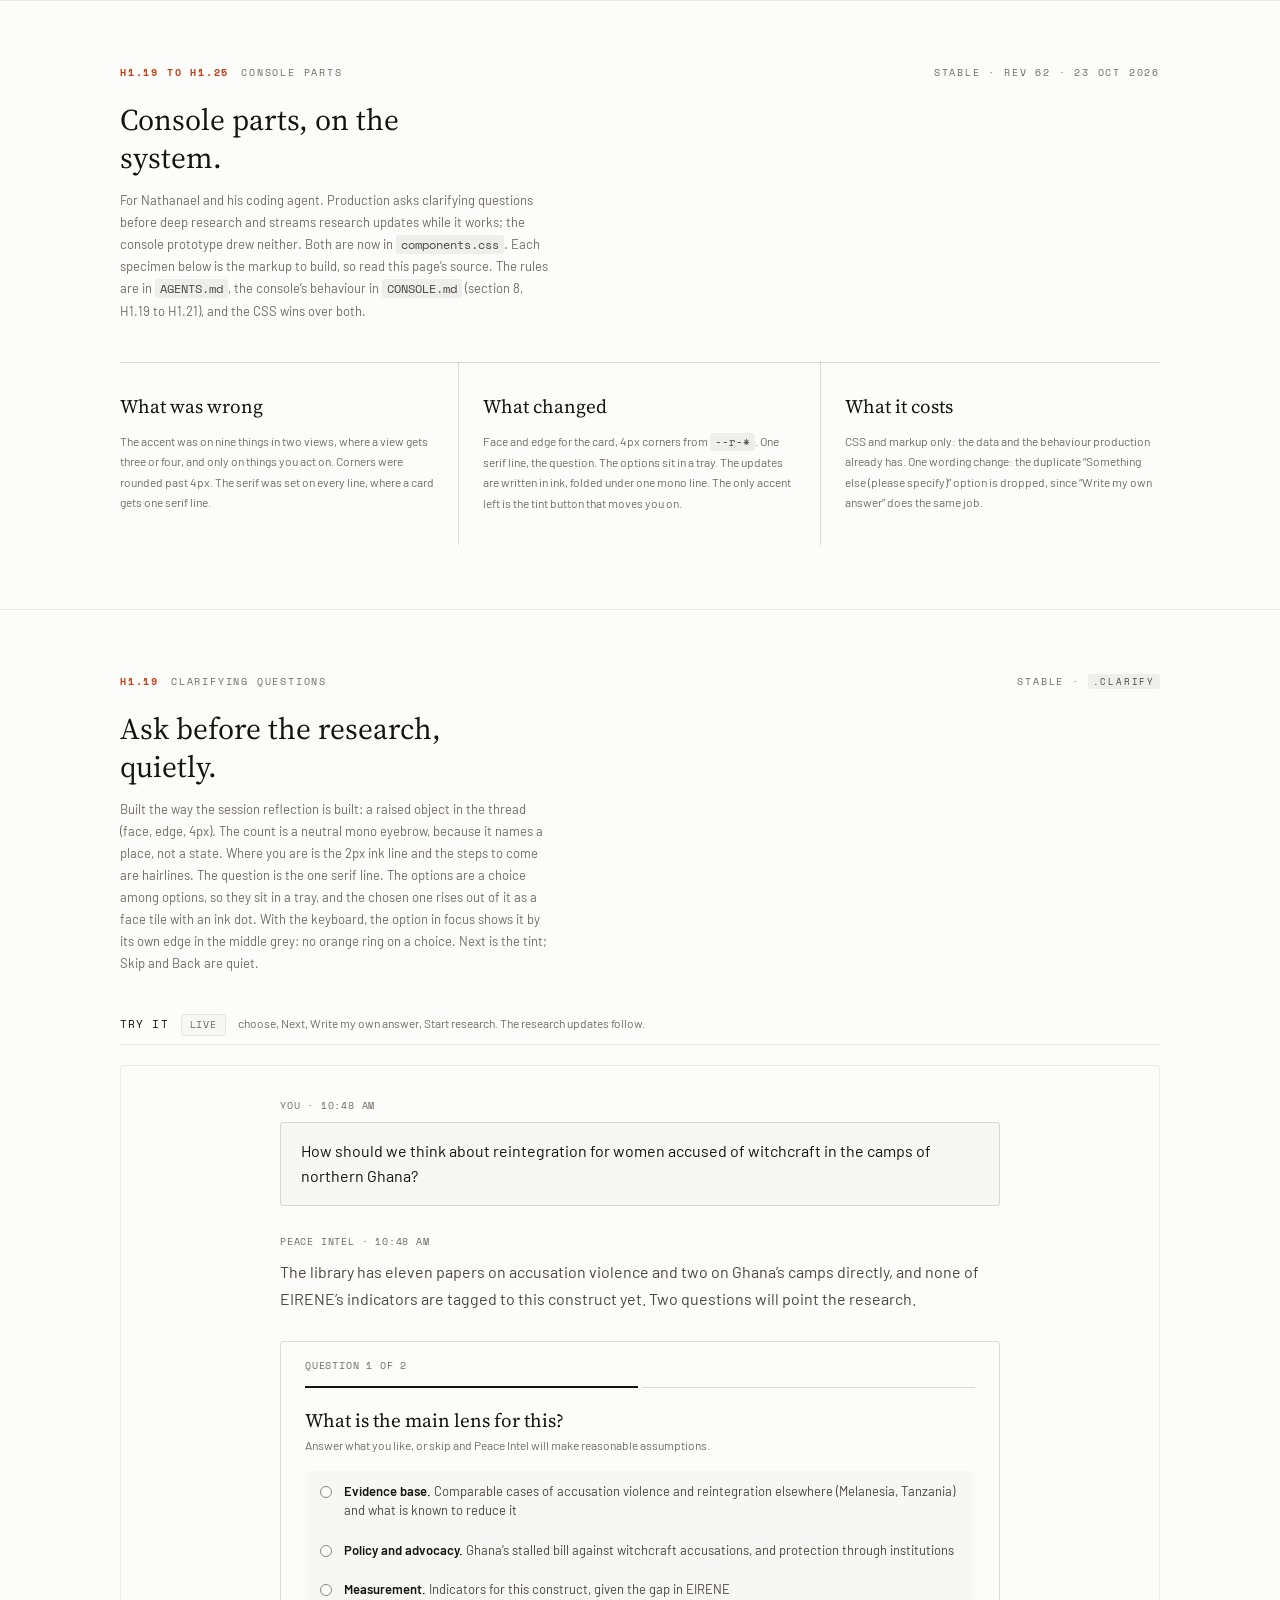
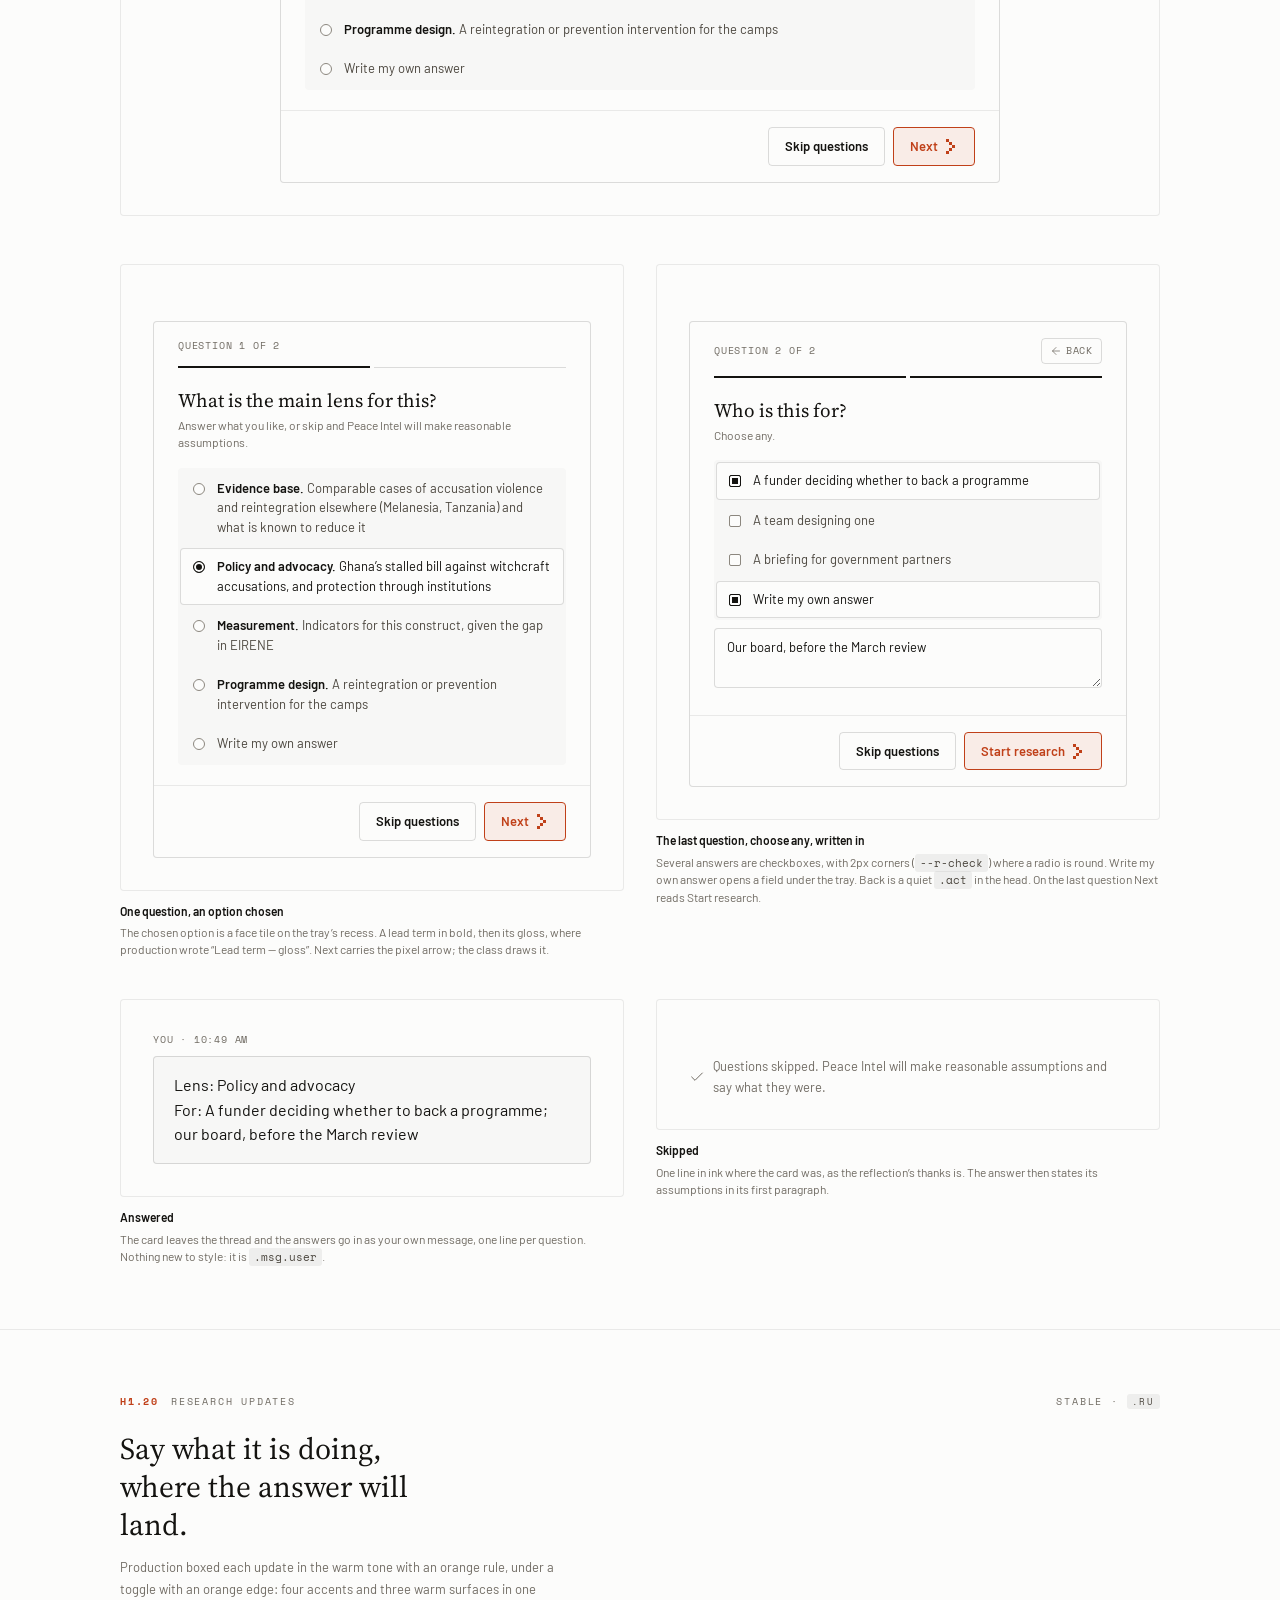
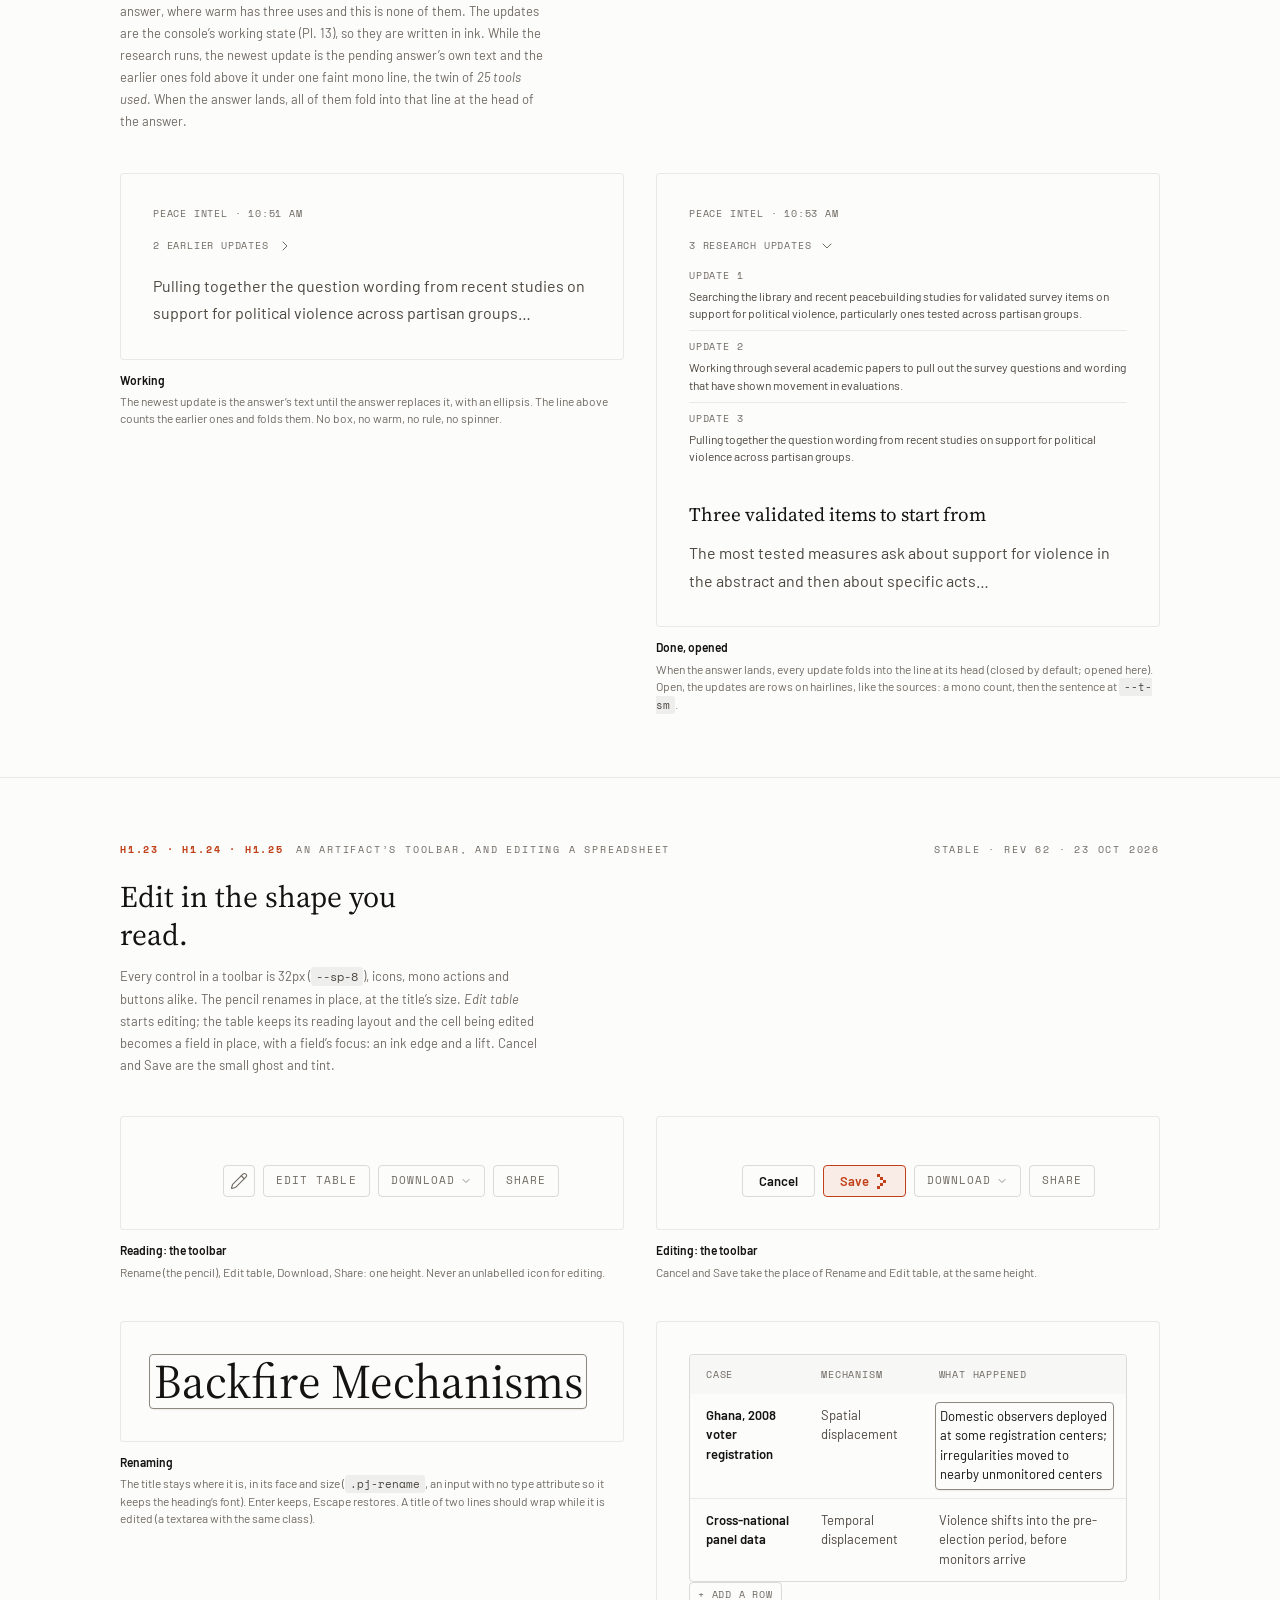
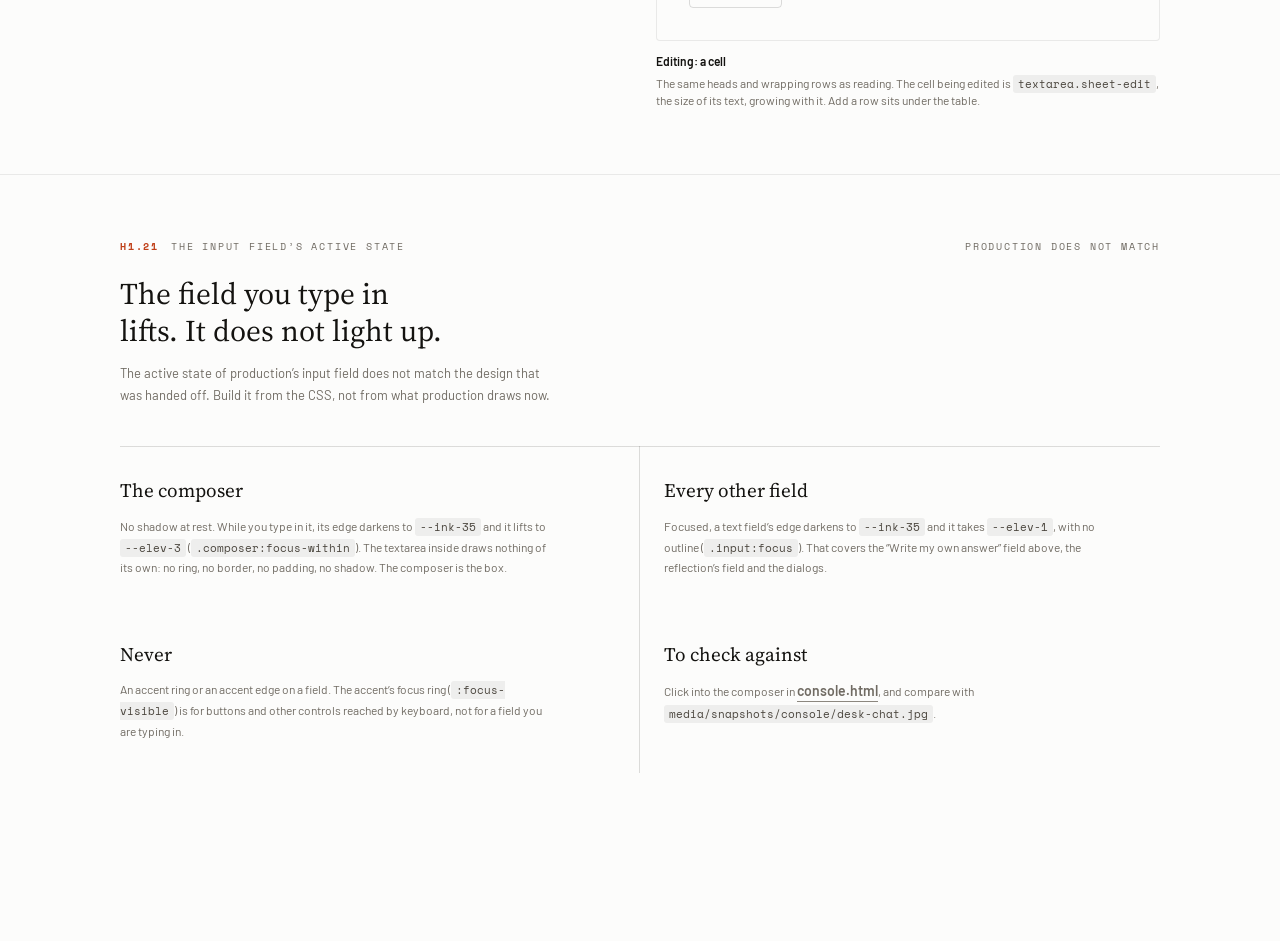
==== commit c04454b9: "Rev 63: middle-grey focus edge on question options; checkbox corners 2px (--r-check) Co-Authored-By:" ====
--- a/console-parts.html
+++ b/console-parts.html
@@ -12,8 +12,8 @@
 <link rel="preconnect" href="https://fonts.googleapis.com">
 <link rel="preconnect" href="https://fonts.gstatic.com" crossorigin>
 <link href="https://fonts.googleapis.com/css2?family=Source+Serif+4:ital,opsz,wght@0,8..60,400..600;1,8..60,400..600&family=Space+Mono:wght@400;700&family=DM+Sans:opsz,wght@9..40,400;9..40,500;9..40,600;9..40,700&family=JetBrains+Mono:wght@400;500;700&display=swap" rel="stylesheet">
-<link rel="stylesheet" href="tokens.css?v=100813ea">
-<link rel="stylesheet" href="components.css?v=b005a614CP_HASH">
+<link rel="stylesheet" href="tokens.css?v=b7f06aa9">
+<link rel="stylesheet" href="components.css?v=421d083aCP_HASH">
 <link rel="stylesheet" href="explorations.css?v=2126a7cf">
 <link rel="stylesheet" href="reference.css?v=72b99065">
 <!-- CONSOLE PARTS (Rev 60, 21 Oct 2026). Two production features the console
@@ -52,7 +52,7 @@
       The count is a neutral mono eyebrow, because it names a place, not a state. Where you are is the
       2px ink line and the steps to come are hairlines. The question is the one serif line. The options
       are a choice among options, so they sit in a tray, and the chosen one rises out of it as a face tile
-      with an ink dot. With the keyboard, the option in focus shows it by its own edge in ink: no
+      with an ink dot. With the keyboard, the option in focus shows it by its own edge in the middle grey: no
       orange ring on a choice. Next is the tint; Skip and Back are quiet.
     </p>
 
@@ -102,7 +102,7 @@
           </div>
           <div class="cq-f"><button class="btn ghost sm" type="button">Skip questions</button><button class="btn tint sm" type="button">Start research</button></div>
         </form>
-      </div></div><figcaption><b>The last question, choose any, written in</b>Several answers are checkboxes, with 4px corners where a radio is round. Write my own answer opens a field under the tray. Back is a quiet <code>.act</code> in the head. On the last question Next reads Start research.</figcaption></figure>
+      </div></div><figcaption><b>The last question, choose any, written in</b>Several answers are checkboxes, with 2px corners (<code>--r-check</code>) where a radio is round. Write my own answer opens a field under the tray. Back is a quiet <code>.act</code> in the head. On the last question Next reads Start research.</figcaption></figure>
 
       <figure class="ls-fig"><div class="ls-stage"><div class="chat">
         <div class="msg user"><div class="who">You &middot; 10:49 AM</div><div class="bubble">Lens: Policy and advocacy<br>For: A funder deciding whether to back a programme; our board, before the March review</div></div>
--- a/tokens.css
+++ b/tokens.css
@@ -622,6 +622,10 @@
      value across every prototype and production file; snapping it either way
      visibly changes every button on the site. */
   --t-btn: 14px;
+  /* A checkbox's corner (Rev 63, Matt): 2px, the one corner that is not 4. At
+     12px across a 4px corner makes the box read as a circle, the radio's
+     shape, and the two must stay apart at a glance. Only .cq-opt's checkbox. */
+  --r-check: 2px;
 
   /* The hero prompt is a signature surface and reads as oversized body copy,
      between --t-h4 (19) and --t-h3 (24). */
--- a/components.css
+++ b/components.css
@@ -2876,11 +2876,14 @@
 .cq-opt:hover { color: var(--ink) }
 .cq-opt:has(input:checked) { background: var(--face); border-color: var(--line-2); color: var(--ink) }
 /* Keyboard focus on an option (Rev 63, Matt: the orange ring was too heavy
-   on a choice): no ring; the option's own edge goes to ink, on the tray or on
-   the chosen tile. The quiet focus menus already use (a grey wash). */
-.cq-opt:has(input:focus-visible) { border-color: var(--ink) }
+   on a choice): no ring; the option's own edge goes to the middle grey,
+   --ink-35 (3.3:1 on the tray, 3.5:1 on the tile), the edge a field takes
+   while you type in it. On the chosen tile it steps up from the hairline; on
+   an option not chosen it is the edge alone, with no tile and no dot, so it
+   cannot be read as a choice. */
+.cq-opt:has(input:focus-visible) { border-color: var(--ink-35) }
 .cq-opt input { appearance: none; -webkit-appearance: none; flex: none; position: relative; top: calc(var(--sp-1) / 2); width: var(--sp-3); height: var(--sp-3); margin: 0; border: 1px solid var(--ink-35); border-radius: var(--r-full); background: var(--face); outline: none }
-.cq-opt input[type="checkbox"] { border-radius: var(--r-xs) }
+.cq-opt input[type="checkbox"] { border-radius: var(--r-check) }
 .cq-opt input:checked { border-color: var(--ink); background: var(--ink); box-shadow: inset 0 0 0 calc(var(--sp-1) / 2) var(--face) }
 .cq-own { margin-top: var(--sp-2) }
 .cq-f { display: flex; justify-content: flex-end; gap: var(--sp-2); margin-top: var(--sp-5); padding: var(--sp-4) var(--sp-6); border-top: 1px solid var(--line) }
